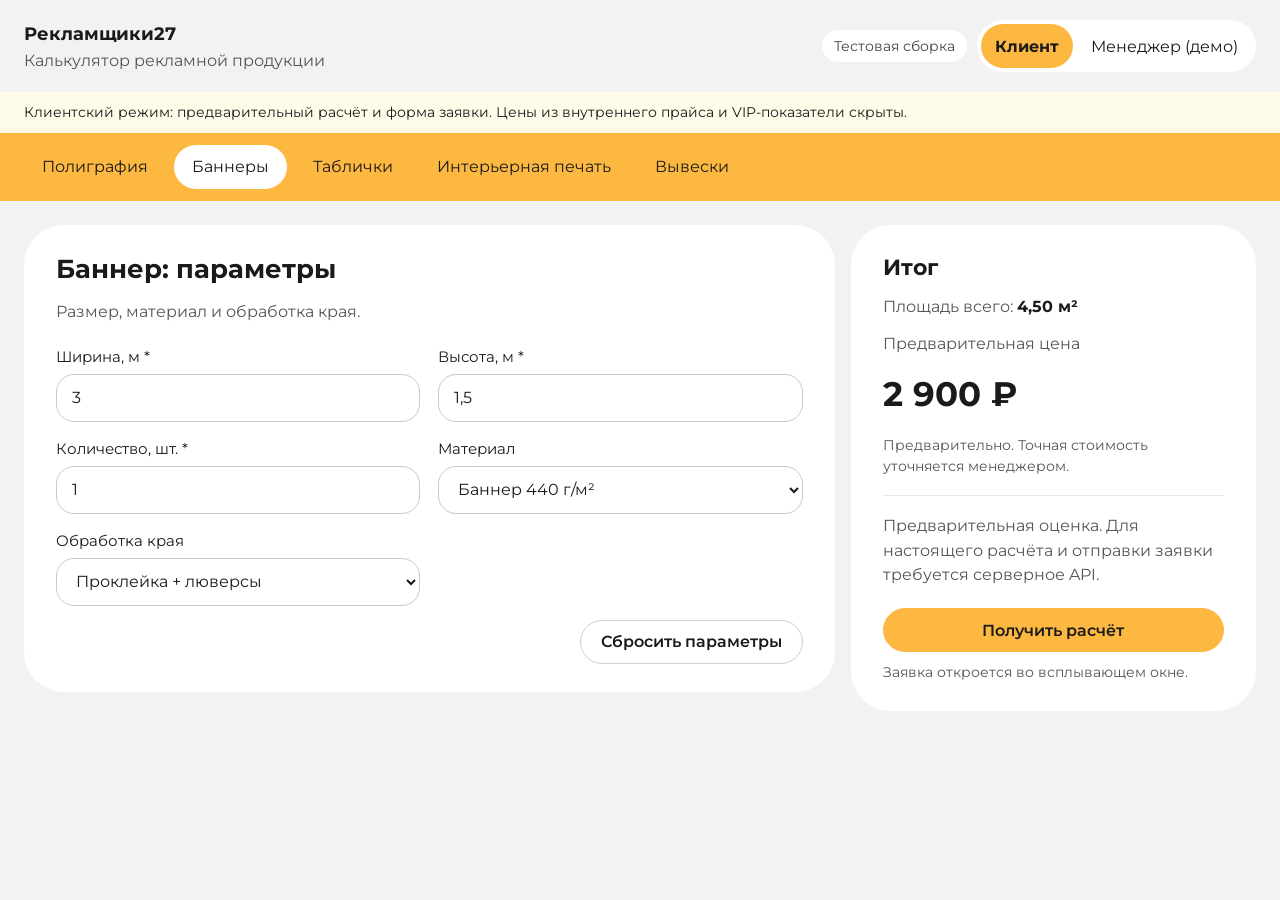
==== index.html @ 27f1c439 "Мобильный фронт Антона + исправления (rek27-calculator 09dc5e7) Co-Authored-By: Claude Opus 5.5 <nor" ====
<!doctype html>
<html lang="ru">
  <head>
    <meta charset="UTF-8" />
    <meta name="viewport" content="width=device-width, initial-scale=1.0" />
    <title>Рекламщики27 · Калькулятор</title>
    <link rel="preconnect" href="https://fonts.googleapis.com" />
    <link
      href="https://fonts.googleapis.com/css2?family=Montserrat:wght@400;500;700&display=swap"
      rel="stylesheet"
    />
    <script type="module" crossorigin src="/assets/index-Cp_tfbgb.js"></script>
    <link rel="stylesheet" crossorigin href="/assets/index-DTsVpnlQ.css">
  </head>
  <body>
    <div id="root"></div>
  </body>
</html>
---- assets/index-DTsVpnlQ.css ----
.workspace-sidebar{min-width:0;display:flex;flex-direction:column;gap:16px;align-self:start}.sheet-layout-preview{min-width:0;background:#fff;color:#1a1a1a;border-radius:40px;padding:26px 28px 22px;font-family:inherit}.sheet-layout-preview__header{margin-bottom:18px}.sheet-layout-preview__header h3{margin:0 0 6px;font-size:1.25rem;font-weight:700;letter-spacing:-.02em;line-height:1.3}.sheet-layout-preview__header p{margin:0;color:#777;font-size:.83rem;line-height:1.4}.sheet-layout-preview__label{display:block;font-size:.82rem;font-weight:600;margin-bottom:8px}.sheet-layout-preview__select{display:block;width:100%;min-width:0;min-height:46px;padding:10px 14px;background:#fff;color:#262626;border:1px solid #dedede;border-radius:14px;font-size:.82rem;line-height:1.3;text-overflow:ellipsis}.sheet-layout-preview__select:focus-visible,.sheet-layout-preview__details summary:focus-visible{outline:2px solid #b97600;outline-offset:3px}.sheet-layout-preview__canvas{margin-top:16px;border-radius:18px;background:#f8f8f6;padding:13px 14px 11px}.sheet-layout-preview__canvas-caption{display:flex;align-items:baseline;justify-content:space-between;flex-wrap:wrap;gap:5px 12px;color:#737373;font-size:.75rem;line-height:1.4;margin-bottom:4px}.sheet-layout-preview__canvas-caption span:first-child{font-weight:650;color:#333}.sheet-layout-preview__svg{display:block;width:100%;height:216px;max-width:100%;margin:auto}.sheet-layout-preview__numbers{margin-top:16px;display:grid;grid-template-columns:minmax(0,1fr) 1px minmax(0,1fr);align-items:center;gap:16px}.sheet-layout-preview__stat{min-width:0;display:flex;flex-direction:column;gap:4px}.sheet-layout-preview__stat strong{font-size:1.65rem;font-weight:750;line-height:1.15;letter-spacing:-.02em;font-variant-numeric:tabular-nums}.sheet-layout-preview__stat strong small{font-size:.82rem;font-weight:500;letter-spacing:0}.sheet-layout-preview__stat span{font-size:.74rem;line-height:1.4;color:#767676}.sheet-layout-preview__separator{width:1px;height:42px;background:#ececec}.sheet-layout-preview__info{margin:14px 0 0;font-size:.77rem;color:#686868;line-height:1.4}.sheet-layout-preview__warning,.sheet-layout-preview__empty{background:#fff7e8;color:#704919;border-radius:14px;padding:14px;margin:14px 0 0;line-height:1.5;font-size:.83rem}.sheet-layout-preview__hint{margin:12px 0 0;padding:12px 14px;border-radius:14px;background:#f4f4f1;color:#4d4d4d;font-size:.78rem;line-height:1.5}.sheet-layout-preview__details{margin-top:14px;color:#7a7a7a;font-size:.74rem;line-height:1.5}.sheet-layout-preview__details summary{cursor:pointer;width:fit-content}.sheet-layout-preview__details p{margin:8px 0 0}@media (max-width: 768px){.workspace-sidebar .summary-card{order:-1}}@media (max-width: 480px){.sheet-layout-preview{padding:24px 20px 20px;border-radius:32px}.sheet-layout-preview__svg{height:205px}.sheet-layout-preview__numbers{gap:12px}.sheet-layout-preview__stat strong{font-size:1.45rem}}.sheet-layout-preview__reference{margin-top:16px;padding:14px 16px;display:flex;align-items:baseline;flex-wrap:wrap;gap:4px 10px;border-radius:16px;background:#faf7f0;color:#34312a}.sheet-layout-preview__reference strong{font-size:1.2rem;white-space:nowrap}.sheet-layout-preview__reference span{font-size:.78rem}.sheet-layout-preview__reference p{flex:1 0 100%;margin:4px 0 0;color:#716a5e;line-height:1.5;font-size:.75rem}.sheet-layout-preview__reference-alert{margin:14px 0 4px;padding:13px 15px;border-radius:14px;background:#fff6e5;border:1px solid #efc96d;color:#4c3716;display:flex;flex-direction:column;gap:5px;font-size:.82rem;line-height:1.5}.sheet-layout-preview__reference-alert strong{font-size:.9rem}.sheet-layout-preview__reference-alert span{color:#665132}:root{--color-bg: #f2f2f2;--color-accent: #fdb841;--color-card: #fff;--color-text: #1a1a1a;--radius-card: 40px;--radius-pill: 999px;color:var(--color-text);background:var(--color-bg);font-family:Montserrat,system-ui,sans-serif}*{box-sizing:border-box}body{margin:0}button,input,select{font:inherit}button{cursor:pointer}.app{min-width:0}.header{display:flex;justify-content:space-between;align-items:center;flex-wrap:wrap;gap:12px;padding:20px 24px}.header strong{font-size:1.15rem}.header p{margin:6px 0 0;color:#555}.demo-label{font-size:.85rem;padding:8px 12px;border-radius:var(--radius-pill);background:#fff;color:#444}.tabs{display:flex;gap:8px;padding:12px 24px;overflow-x:auto;background:var(--color-accent);scrollbar-width:thin}.tab{flex:0 0 auto;min-height:44px;padding:10px 18px;border:0;border-radius:var(--radius-pill);background:transparent;color:#1a1a1a;white-space:nowrap}.tab--active{background:#fff}button:focus-visible,input:focus-visible,select:focus-visible{outline:2px solid #bd7100;outline-offset:2px}.workspace{display:grid;grid-template-columns:minmax(0,2fr) minmax(0,1fr);align-items:start;gap:16px;padding:24px}.card{min-width:0;padding:28px 32px;border-radius:var(--radius-card);background:var(--color-card)}.card h1,.card h2{margin:0 0 16px}.card h1{font-size:1.6rem}.card h2{font-size:1.4rem}.description{margin:0 0 24px;color:#555;line-height:1.5}.poly-picker{position:relative;margin:-4px 0 23px;z-index:10}.poly-picker__bar{display:flex;align-items:center;justify-content:space-between;gap:12px;padding:0 0 16px;border-bottom:1px solid #ededed}.poly-picker__breadcrumb{display:flex;align-items:center;gap:9px;min-width:0;color:#6c6c6c;font-size:.79rem}.poly-picker__breadcrumb strong{color:#353535;font-weight:600;white-space:nowrap;overflow:hidden;text-overflow:ellipsis}.poly-picker__separator{color:#aaa}.poly-picker__mark{flex:0 0 auto;display:grid;place-items:center;width:32px;height:32px;border-radius:11px;background:#fff1d4;color:#9c6500}.poly-picker__toggle{display:inline-flex;justify-content:center;align-items:center;gap:8px;flex:0 0 auto;min-height:40px;padding:8px 13px 8px 16px;border:1px solid #dedede;border-radius:999px;background:#fff;color:#252525;font-size:.79rem;font-weight:600;transition:background-color .15s ease,border-color .15s ease}.poly-picker__toggle:hover{background:#fff8e9;border-color:#e0b05e}.poly-picker__chevron{transition:transform .16s ease}.poly-picker__chevron--open{transform:rotate(180deg)}.poly-picker__panel{position:absolute;top:calc(100% + 8px);left:0;right:0;width:100%;max-height:min(70vh,530px);overflow-y:auto;overscroll-behavior:contain;padding:20px;border:1px solid #e5e5e5;border-radius:23px;background:#fff;box-shadow:0 18px 42px #0000001f}.poly-picker__panel-top{display:flex;align-items:start;justify-content:space-between;gap:12px;margin-bottom:15px}.poly-picker__panel-top strong{font-size:1.04rem}.poly-picker__panel-top p{margin:4px 0 0;color:#727272;font-size:.82rem}.poly-picker__close{flex-shrink:0;display:grid;place-items:center;border:0;border-radius:50%;background:#f5f5f5;color:#444;width:34px;height:34px;padding:0;font-size:1.5rem;line-height:1}.poly-picker__close:hover{background:#ededed}.poly-picker__search{display:flex;align-items:center;gap:10px;padding:0 12px;height:45px;border:1px solid #e5e5e5;border-radius:13px;background:#fafafa;color:#666}.poly-picker__search:focus-within{outline:2px solid #bd7100;outline-offset:1px}.poly-picker__search input{flex:1;min-width:0;width:100%;height:100%;border:none;background:transparent;outline:none;font-size:.88rem}.poly-picker__groups{display:grid;grid-template-columns:repeat(2,minmax(0,1fr));gap:22px 16px;margin-top:19px}.poly-picker__group{min-width:0}.poly-picker__group h2{margin:0 0 9px;color:#858585;font-weight:600;font-size:.73rem;letter-spacing:.025em;text-transform:uppercase}.poly-picker__options{display:grid;gap:3px}.poly-picker__option{display:flex;align-items:center;justify-content:space-between;gap:10px;min-height:42px;width:100%;padding:9px 12px;border:1px solid transparent;border-radius:11px;background:transparent;color:#252525;text-align:left;font-size:.85rem}.poly-picker__option:hover{background:#f6f6f6}.poly-picker__option--active{background:#fff4da;border-color:#f8dca5;font-weight:600}.poly-picker__option--active:hover{background:#ffedc0}.poly-picker__option--active svg{flex-shrink:0;color:#996100}.poly-picker__empty{margin:16px 0 0;color:#555;font-size:.88rem}.poly-picker__sr-only{position:absolute;width:1px;height:1px;padding:0;margin:-1px;overflow:hidden;clip:rect(0,0,0,0);white-space:nowrap;border:0}@media (max-width: 620px){.poly-picker{margin-bottom:20px}.poly-picker__bar{flex-wrap:wrap}.poly-picker__breadcrumb{flex:1 1 175px}.poly-picker__toggle{min-height:44px}.poly-picker__groups{grid-template-columns:minmax(0,1fr);gap:18px}.poly-picker__panel{padding:16px;max-height:64vh}}@media (max-width: 390px){.poly-picker__breadcrumb{font-size:.75rem}.poly-picker__toggle{width:100%}}.form-fields{display:grid;grid-template-columns:repeat(2,minmax(0,1fr));gap:18px}.field{display:flex;flex-direction:column;min-width:0}.field label{margin-bottom:8px;font-size:.93rem}.field input,.field select{width:100%;min-width:0;min-height:48px;padding:10px 15px;border:1px solid #c9c9c9;border-radius:18px;background:#fff;color:#1a1a1a}.field input[aria-invalid=true]{border-color:#a31919}.field select{max-width:100%}.check-field{display:flex;align-items:center;gap:12px;min-height:48px}.check-field input{width:22px;height:22px;flex-shrink:0;accent-color:#b87400}.input-error{margin:6px 0 0;font-size:.82rem;color:#a31919;line-height:1.4}.summary-card{position:static;align-self:start}.metric{margin-top:0;color:#555}.metric strong{color:#1a1a1a}.muted{color:#555;line-height:1.55}.price{font-size:2.1rem;font-weight:700;margin:14px 0 20px;overflow-wrap:anywhere}.hint{color:#555;font-size:.88rem;line-height:1.5}.summary-divider{border-top:1px solid #e8e8e8;margin:18px 0}.notice{color:#555;line-height:1.5}@media (max-width: 768px){.header{padding:16px}.tabs{padding:10px 16px}.workspace{grid-template-columns:1fr;padding:16px}.summary-card{position:static}}@media (max-width: 480px){.card{padding:24px 20px}.form-fields{grid-template-columns:1fr;gap:14px}.price{font-size:1.85rem}}.summary-card .price{line-height:1.25}.form-action-bar{display:flex;flex-wrap:wrap;gap:12px;margin-top:26px;align-items:center}.form-action-bar .hint{width:100%;margin:0}.primary-button,.outline-button{min-height:44px;padding:10px 20px;border-radius:var(--radius-pill);font-weight:600}.primary-button{background:var(--color-accent);color:var(--color-text);border:1px solid var(--color-accent)}.primary-button:disabled{cursor:not-allowed;opacity:.5}.outline-button{border:1px solid #d0d0d0;background:#fff;color:var(--color-text)}.outline-button--danger{color:#9c1c1c;border-color:#ddb6b6}.order-card{grid-column:1 / -1}.order-heading{display:flex;justify-content:space-between;align-items:center;flex-wrap:wrap;gap:8px}.order-heading h2{margin-bottom:8px}.order-caption{color:#555;font-size:.88rem}.order-items{list-style:none;padding:0;margin:10px 0 0}.order-item{padding:20px 0;border-bottom:1px solid #e8e8e8}.order-item-heading{display:flex;justify-content:space-between;align-items:start;gap:18px}.order-item h3{margin:0 0 8px;font-size:1.08rem}.order-parameters{margin:0;font-size:.9rem;line-height:1.6;color:#555;overflow-wrap:anywhere}.order-item-price{flex:0 0 auto;font-size:1rem;text-align:right}.order-actions{margin-top:16px;display:flex;flex-wrap:wrap;gap:8px}.order-total{margin-top:24px}.order-total-price{font-size:1.65rem;font-weight:700;margin:8px 0;overflow-wrap:anywhere}.order-warning{margin-top:16px;padding:12px 16px;background:#fff7e9;border-radius:14px;font-size:.85rem;line-height:1.5}@media (max-width: 480px){.order-item-heading{flex-direction:column;gap:8px}.order-item-price{text-align:left}.order-actions .outline-button{flex:1 1 auto}.form-action-bar .primary-button{width:100%}}.header-right{display:flex;align-items:center;flex-wrap:wrap;justify-content:flex-end;gap:10px}.mode-switch{display:flex;flex-wrap:wrap;gap:4px;border-radius:999px;background:#fff;padding:4px}.mode-button{min-height:44px;padding:8px 14px;border:0;border-radius:999px;background:transparent;color:var(--color-text)}.mode-button--active{background:var(--color-accent);font-weight:700}.mode-notice{margin:0;padding:10px 24px;background:#fffbe9;font-size:.87rem;line-height:1.5}.mode-notice--manager{background:#e9f0ff}.request-card,.manager-options{grid-column:1 / -1}.request-grid{display:grid;grid-template-columns:repeat(2,minmax(0,1fr));gap:18px}.request-wide{grid-column:1 / -1}.field textarea{width:100%;min-width:0;padding:13px 15px;border:1px solid #c9c9c9;border-radius:18px;color:var(--color-text);background:#fff;resize:vertical;font:inherit}.request-file{width:100%;font-size:.9rem;padding:10px 0}.request-consent{margin:20px 0;align-items:flex-start;line-height:1.5}.request-consent input{margin-top:4px}.request-card .primary-button:disabled{opacity:.65}@media (max-width: 768px){.header-right{width:100%;justify-content:flex-start}.mode-notice{padding:10px 16px}}@media (max-width: 480px){.request-grid{grid-template-columns:1fr;gap:14px}.request-wide{grid-column:auto}.mode-switch{width:100%}.mode-button{flex:1}}.summary-request-action{margin-top:20px}.summary-request-button{width:100%}.summary-request-action .hint{margin:10px 0 0}.request-modal-backdrop{position:fixed;top:0;right:0;bottom:0;left:0;z-index:1000;display:flex;justify-content:center;align-items:center;padding:16px;background:#141414a6}.request-modal{width:min(640px,100%);max-height:calc(100vh - 32px);max-height:calc(100dvh - 32px);overflow-y:auto;overscroll-behavior:contain;padding:26px 30px;border-radius:28px;background:#fff;box-shadow:0 18px 60px #00000042}.request-modal-header{display:flex;justify-content:space-between;align-items:start;gap:12px}.request-modal-header h2{margin:0 0 8px;font-size:1.5rem}.request-modal-header .description{margin:0 0 14px}.request-modal-close{flex:0 0 44px;width:44px;height:44px;border:1px solid #ddd;border-radius:50%;background:#fff;font-size:30px;line-height:1}.request-modal-summary{padding:14px 18px;margin:6px 0 20px;background:#fff8e6;border-radius:16px;overflow-wrap:anywhere}.request-modal-summary p{margin:7px 0;line-height:1.5}.request-modal-summary .hint{margin-bottom:0}.request-modal-actions{display:flex;flex-wrap:wrap;gap:10px}.request-modal-draft-ready{padding:12px 16px;margin:14px 0;border-radius:14px;background:#e6f6ea;color:#14572a;line-height:1.5}@media (max-width: 480px){.request-modal-backdrop{padding:8px}.request-modal{max-height:calc(100vh - 16px);max-height:calc(100dvh - 16px);padding:18px 16px;border-radius:22px}.request-modal-header h2{font-size:1.25rem}.request-modal-actions>button{flex:1 1 auto}}.manager-navigation{display:flex;flex-wrap:wrap;gap:10px;padding:12px 24px;border-bottom:1px solid #dedede}.manager-nav-button{min-height:44px;border:1px solid #ccc;background:#fff;border-radius:var(--radius-pill);padding:10px 18px}.manager-nav-button--active{background:var(--color-accent);border-color:var(--color-accent);font-weight:700}.manager-requests-workspace{padding:24px}.incoming-card{max-width:1250px;margin:0 auto}.incoming-heading{display:flex;align-items:start;justify-content:space-between;flex-wrap:wrap;gap:14px}.incoming-heading h1{margin-bottom:8px}.incoming-heading .description{margin-bottom:14px}.incoming-demo-notice{padding:14px 18px;margin:8px 0 20px;background:#fff8e6;border-radius:16px;line-height:1.5}.incoming-stats{display:grid;grid-template-columns:repeat(3,minmax(0,1fr));gap:12px;margin-bottom:20px}.incoming-stats div{border:1px solid #e5e5e5;border-radius:18px;padding:16px;display:grid;gap:5px}.incoming-stats strong{font-size:1.8rem}.incoming-stats span{font-size:.87rem;color:#555}.incoming-filters{display:grid;grid-template-columns:minmax(0,2fr) minmax(0,1fr);gap:16px;margin:20px 0}.incoming-layout{display:grid;grid-template-columns:minmax(260px,1fr) minmax(0,1.25fr);gap:18px;align-items:start}.incoming-list{border:1px solid #e1e1e1;border-radius:20px;padding:12px;min-width:0}.incoming-count{margin:4px 8px 14px;color:#555;font-size:.88rem}.incoming-entry{display:flex;flex-direction:column;gap:8px;width:100%;text-align:left;padding:14px;margin-bottom:8px;border:1px solid #e4e4e4;border-radius:16px;background:#fff;color:var(--color-text)}.incoming-entry--selected{border-color:#b87500;background:#fff9e9}.incoming-entry--overdue{border-color:#e0a3a3;border-left:6px solid #c0392b;background:#fff4f2}.incoming-entry--overdue.incoming-entry--selected{background:#ffece6}.incoming-entry--overdue .incoming-warning{color:#a3261b}.incoming-entry-top{display:flex;justify-content:space-between;flex-wrap:wrap;align-items:center;gap:8px}.incoming-entry-product{font-weight:500;overflow-wrap:anywhere}.incoming-entry-time{font-size:.83rem;color:#555}.incoming-status{display:inline-block;padding:5px 9px;border-radius:999px;font-size:.75rem;font-weight:600}.incoming-status--new{background:#fff0ba;color:#573d00}.incoming-status--clarifying{background:#e3efff;color:#194b80}.incoming-status--sent{background:#dff4e8;color:#165432}.incoming-status--rejected{background:#f8e5e5;color:#8b2121}.incoming-warning{color:#a24600;font-size:.8rem;font-weight:600}.incoming-detail{min-width:0;border:1px solid #e1e1e1;border-radius:20px;padding:22px}.incoming-detail h2{margin:0 0 8px;font-size:1.25rem;overflow-wrap:anywhere}.incoming-detail h3{margin:20px 0 10px;font-size:1.08rem}.incoming-definition-list{margin:20px 0}.incoming-definition-list div{display:grid;grid-template-columns:minmax(90px,130px) minmax(0,1fr);gap:12px;padding:10px 0;border-bottom:1px solid #ededed}.incoming-definition-list dt{color:#555}.incoming-definition-list dd{margin:0;overflow-wrap:anywhere}.incoming-warning-block{padding:12px;border-radius:14px;background:#fff5e4;color:#863a00}.incoming-actions{display:flex;flex-wrap:wrap;gap:10px}@media (max-width: 900px){.incoming-layout{grid-template-columns:1fr}}@media (max-width: 600px){.manager-navigation{padding:12px 16px}.manager-requests-workspace{padding:16px}.incoming-stats{grid-template-columns:1fr}.incoming-stats div{display:flex;align-items:center;gap:12px}.incoming-filters{grid-template-columns:1fr}.incoming-heading>button{width:100%}.incoming-detail{padding:16px}.incoming-definition-list div{grid-template-columns:1fr;gap:3px}.incoming-actions button{width:100%}}.request-confirmation{padding:18px 0;line-height:1.5}.request-confirmation .primary-button{margin-top:12px}.request-consent a{color:#704400;text-underline-offset:3px}.request-modal button:disabled{cursor:wait}.manager-draft-actions{grid-column:1 / -1;background:var(--color-card);border-radius:24px;padding:20px 24px}.manager-draft-actions .hint{margin-bottom:0}.manager-draft-actions button:disabled{opacity:.5;cursor:not-allowed}.history-card{max-width:1250px;margin:0 auto}.history-heading{display:flex;flex-wrap:wrap;justify-content:space-between;align-items:start;gap:14px}.history-heading h1{margin:0 0 8px}.history-count,.history-state{background:#fff0c9;padding:7px 11px;border-radius:999px;font-size:.8rem;font-weight:650}.history-warning{padding:14px 18px;margin:14px 0 22px;border-radius:16px;background:#fff8e6;line-height:1.5}.history-filters{display:grid;grid-template-columns:minmax(0,2fr) minmax(0,1fr) auto;align-items:end;gap:14px;margin-bottom:18px}.history-clear{margin-bottom:12px}.history-layout{display:grid;grid-template-columns:minmax(250px,1fr) minmax(0,1.3fr);align-items:start;gap:16px}.history-list,.history-detail{border:1px solid #e2e2e2;border-radius:20px;padding:16px;min-width:0}.history-entry{width:100%;text-align:left;display:grid;gap:9px;border-radius:14px;border:1px solid #e0e0e0;background:#fff;color:inherit;padding:14px;margin-bottom:10px;font:inherit;overflow-wrap:anywhere}.history-entry--active{border-color:#ba7d00;background:#fff8e9}.history-entry-top{display:flex;flex-wrap:wrap;justify-content:space-between;gap:8px;align-items:center}.history-entry .muted{font-size:.85rem}.history-detail h2{margin:0 0 6px;font-size:1.25rem;overflow-wrap:anywhere}.history-detail .hint{margin:12px 0}.history-total{font-size:1.25rem;font-weight:700;margin:18px 0 8px}.history-items{padding-left:20px;margin:22px 0}.history-items li{padding:12px 0;border-bottom:1px solid #ededed}.history-description{font-size:.9rem;color:#555;overflow-wrap:anywhere}@media (max-width: 850px){.history-layout{grid-template-columns:1fr}.history-filters{grid-template-columns:1fr 1fr}.history-clear{grid-column:1 / -1;margin-bottom:0}}@media (max-width: 600px){.history-filters{grid-template-columns:1fr}.history-clear{grid-column:auto}.history-list,.history-detail{padding:12px}.manager-draft-actions{padding:16px}.manager-draft-actions button{width:100%}}.history-wrapper{min-width:0}.history-connection{display:flex;flex-wrap:wrap;align-items:center;gap:12px;margin:0 0 16px}.history-connection p{margin:0}.history-connection .input-error{flex-basis:100%}.history-feedback{margin:0 0 12px;padding:12px 16px;border-radius:16px;background:#edf6ed;line-height:1.5}.manager-draft-actions .hint[role=status]{font-weight:600}.admin-panel{max-width:1320px;margin:0 auto}.admin-heading{display:flex;justify-content:space-between;align-items:start;gap:12px;flex-wrap:wrap}.admin-heading h1{margin:0 0 8px;font-size:1.65rem}.admin-demo-pill{background:#f9e3a1;padding:8px 12px;border-radius:999px;font-size:.8rem;font-weight:700}.admin-alert{padding:14px 18px;border-radius:15px;background:#fff6da;line-height:1.55;margin:6px 0 20px}.admin-tabs{display:flex;gap:8px;flex-wrap:wrap;margin:0 0 24px}.admin-tab{min-height:44px;padding:9px 16px;background:#fff;border:1px solid #cecece;border-radius:999px}.admin-tab--active{background:var(--color-accent);border-color:var(--color-accent);font-weight:700}.admin-toolbar{display:flex;flex-wrap:wrap;align-items:end;gap:12px;margin-bottom:16px}.admin-toolbar>.field{flex:1 1 250px}.admin-inline-checkbox{display:inline-flex;align-items:center;gap:10px;min-height:44px}.admin-inline-checkbox input{width:20px;height:20px;accent-color:#a66b00}.admin-feedback{background:#eaf5ec;padding:12px 15px;border-radius:14px;color:#205331}.admin-entry-list{display:grid;gap:12px}.admin-entry{display:grid;grid-template-columns:minmax(0,1.5fr) minmax(0,1fr) auto;gap:18px;align-items:center;padding:18px;border:1px solid #e1e1e1;border-radius:18px}.admin-entry h3,.admin-product h3{margin:0 0 7px;font-size:1.05rem}.admin-entry p,.admin-product p{margin:0 0 8px;color:#555;font-size:.9rem;overflow-wrap:anywhere}.admin-state{display:inline-block;color:#6c3f00;background:#f3eddf;padding:5px 10px;border-radius:999px;font-size:.77rem}.admin-state--active{color:#19522f;background:#e1f1e7}.admin-entry-prices{display:grid;gap:10px}.admin-entry-prices div{display:flex;justify-content:space-between;gap:12px}.admin-entry-prices span{font-size:.85rem;color:#555}.admin-entry-prices strong{white-space:nowrap}.admin-entry-actions{display:flex;flex-wrap:wrap;gap:8px}.admin-edit-overlay{position:fixed;top:0;right:0;bottom:0;left:0;z-index:1100;background:#0009;display:grid;place-items:center;padding:16px}.admin-edit-card{background:#fff;width:min(720px,100%);max-height:calc(100dvh - 32px);overflow:auto;padding:28px;border-radius:28px;box-shadow:0 18px 60px #0000003b}.admin-edit-head{display:flex;justify-content:space-between;align-items:start;gap:12px;margin-bottom:20px}.admin-edit-head h2{margin:0}.admin-close{border:1px solid #ddd;border-radius:50%;background:#fff;width:44px;height:44px;flex:0 0 44px;font-size:30px}.admin-edit-grid{display:grid;grid-template-columns:repeat(2,minmax(0,1fr));gap:16px}.admin-edit-grid .field{min-width:0}.admin-edit-grid .hint{margin:6px 0 0}.admin-edit-actions{display:flex;flex-wrap:wrap;gap:10px;margin-top:22px}.admin-settings .admin-edit-grid{margin:20px 0}.admin-products{display:grid;gap:10px}.admin-product{display:flex;justify-content:space-between;gap:14px;align-items:start;padding:16px 18px;border:1px solid #e4e4e4;border-radius:18px}.admin-product .admin-state{white-space:nowrap}.admin-import-placeholder{background:#f5f5f5;padding:20px;border-radius:20px;margin-top:12px}.admin-import-placeholder h3{margin:0 0 8px}.admin-import-placeholder p{line-height:1.5}.admin-import-placeholder button:disabled{opacity:.6;cursor:not-allowed}@media (max-width: 900px){.admin-entry{grid-template-columns:minmax(0,1fr)}.admin-entry-prices{max-width:350px}}@media (max-width: 480px){.admin-entry,.admin-product{padding:14px}.admin-entry-actions .outline-button{flex:1 1 auto}.admin-edit-card{padding:20px 16px;border-radius:22px}.admin-edit-grid{grid-template-columns:1fr}.admin-product{flex-direction:column}.admin-toolbar .primary-button{width:100%}}.admin-builder,.admin-csv-import{margin-top:24px;padding:22px;border:1px solid #dedede;border-radius:24px;background:#fff}.admin-builder h3,.admin-csv-import h3{margin:0 0 10px}.admin-builder h4,.admin-csv-import h4{margin:16px 0 10px}.admin-builder-presets,.admin-builder-actions{display:flex;flex-wrap:wrap;gap:10px;margin:14px 0}.admin-builder-layout{display:grid;grid-template-columns:minmax(0,1.3fr) minmax(0,1fr);gap:20px;margin-top:18px}.admin-builder-preview{padding:18px;background:#f6f6f6;border-radius:18px;min-width:0}.admin-builder-preview .field{margin-bottom:16px}.admin-builder-fields{display:grid;gap:8px}.admin-builder-field-item,.admin-builder-saved-item{display:flex;flex-wrap:wrap;align-items:center;gap:8px;padding:10px 12px;border:1px solid #dfdfdf;border-radius:12px}.admin-builder-field-item span,.admin-builder-saved-item span{flex:1 1 180px;overflow-wrap:anywhere}.admin-builder-field-item small{display:block;color:#555;margin-top:4px}.admin-builder-field-editor{margin:18px 0;padding:16px;border-radius:18px;background:#f8f8f8}.admin-builder-field-editor textarea{width:100%;padding:12px;border:1px solid #ccc;border-radius:12px;font:inherit;resize:vertical;box-sizing:border-box}.admin-builder-saved{margin-top:16px;display:grid;gap:8px}.admin-builder-saved h4{margin:0 0 6px}.admin-csv-import input[type=file]{max-width:100%;height:auto;padding:12px;border-radius:14px}.admin-import-table-wrap{overflow-x:auto;margin:12px 0;border:1px solid #e2e2e2;border-radius:14px}.admin-import-table{width:100%;border-collapse:collapse;min-width:620px;font-size:.9rem}.admin-import-table th,.admin-import-table td{padding:12px;text-align:left;border-bottom:1px solid #e6e6e6;overflow-wrap:anywhere}.admin-import-table th{background:#f2f2f2}.admin-import-row-warning{background:#fff2cb}.admin-import-row-error{background:#ffe6e6}.admin-builder button,.admin-csv-import button{min-height:44px}@media (max-width: 800px){.admin-builder-layout{grid-template-columns:minmax(0,1fr)}.admin-builder,.admin-csv-import{padding:16px;border-radius:18px}}.proposal-screen{max-width:1140px;margin:0 auto}.proposal-toolbar{display:flex;align-items:start;justify-content:space-between;flex-wrap:wrap;gap:16px;margin-bottom:20px}.proposal-toolbar h1{margin:0 0 6px;font-size:clamp(1.3rem,2.5vw,1.9rem)}.proposal-toolbar p{margin:0}.proposal-editor{background:#fff;border-radius:24px;padding:22px;margin-bottom:20px;display:grid;grid-template-columns:repeat(2,minmax(0,1fr));gap:18px}.proposal-editor .hint{grid-column:1 / -1;margin:0}.proposal-sheet{position:relative;overflow:hidden;padding:clamp(20px,4vw,48px);background:#fff;border-radius:20px;border:1px solid #dedede;color:#1a1a1a;min-width:0}.proposal-draft-stamp{display:inline-block;padding:9px 15px;margin-bottom:22px;background:#fff3d7;border:1px solid #b57717;border-radius:10px;color:#704700;font-weight:700;font-size:.78rem;letter-spacing:.04em}.proposal-letterhead{display:flex;justify-content:space-between;gap:20px;flex-wrap:wrap;border-bottom:3px solid var(--color-accent);padding-bottom:18px}.proposal-letterhead p{margin:4px 0;font-size:.9rem;overflow-wrap:anywhere}.proposal-brand{font-size:1.5rem}.proposal-contacts{text-align:right}.proposal-document-title{margin:28px 0 22px}.proposal-document-title h2{margin:0 0 12px;font-size:1.65rem}.proposal-document-title p,.proposal-recipient p{margin:6px 0}.proposal-recipient{padding:16px;background:#f8f8f8;border-radius:10px;margin-bottom:24px;overflow-wrap:anywhere}.proposal-table-scroll{width:100%;overflow-x:auto}.proposal-table{width:100%;border-collapse:collapse;font-size:.9rem;min-width:510px}.proposal-table th,.proposal-table td{padding:12px 10px;border:1px solid #dedede;text-align:left;vertical-align:top}.proposal-table th{background:#f5f5f5}.proposal-table td:first-child{width:40px}.proposal-table th:last-child{min-width:150px}.proposal-parameters{display:block;color:#555;margin-top:6px;font-size:.84rem;line-height:1.5;overflow-wrap:anywhere}.proposal-estimate{display:flex;justify-content:space-between;align-items:start;flex-wrap:wrap;gap:12px;margin-top:24px;font-size:1.05rem}.proposal-estimate strong{text-align:right;max-width:100%;overflow-wrap:anywhere}.proposal-disclaimer{font-size:.88rem;color:#66521d;background:#fff8e6;padding:12px 16px;border-radius:10px;line-height:1.5}.proposal-terms{margin-top:28px}.proposal-terms h3{margin-bottom:8px}.proposal-terms ul{padding-left:22px;line-height:1.7}.proposal-footer-note{margin-top:30px;color:#8a3c14;font-size:.78rem;font-weight:700;letter-spacing:.02em}.proposal-actions{display:flex;flex-wrap:wrap;gap:12px;margin-top:20px}.proposal-actions button{flex:1 1 220px}@media (max-width: 650px){.proposal-editor{grid-template-columns:1fr;padding:16px}.proposal-contacts,.proposal-estimate strong{text-align:left}.proposal-sheet{border-radius:16px}}@media print{@page{size:A4;margin:14mm}body,:root{background:#fff!important;color:#1a1a1a!important}.header,.mode-notice,.manager-navigation,.proposal-toolbar,.proposal-editor,.proposal-actions,.proposal-screen>.hint{display:none!important}.manager-requests-workspace{padding:0!important;margin:0!important}.proposal-screen{max-width:none!important;margin:0!important}.proposal-sheet{margin:0!important;border:0!important;border-radius:0!important;padding:0!important;overflow:visible!important}.proposal-table-scroll{overflow:visible!important}.proposal-table{min-width:0!important;font-size:9pt!important}.proposal-table th,.proposal-table td{padding:7px 6px!important}.proposal-draft-stamp,.proposal-footer-note{-webkit-print-color-adjust:exact;print-color-adjust:exact}.proposal-table tr{break-inside:avoid}}.integration-diagnostics{max-width:1200px;width:100%;margin:0 auto}.integration-diagnostics h1{margin-top:0}.integration-diagnostics h2{margin-top:28px;font-size:1.15rem}.integration-header{display:flex;justify-content:space-between;align-items:start;gap:16px;flex-wrap:wrap}.integration-header .outline-button{min-height:44px}.integration-status{display:flex;flex-wrap:wrap;align-items:center;gap:8px 16px;padding:18px;border:1px solid #ddd;border-radius:20px}.integration-status p{flex-basis:100%;margin:0;overflow-wrap:anywhere}.integration-state{padding:5px 12px;border-radius:999px;background:#eee}.integration-state--online{background:#deeee4;color:#155c32}.integration-state--offline{background:#ffebeb;color:#8c2020}.integration-table-wrap{max-width:100%;overflow-x:auto}.integration-table{width:100%;border-collapse:collapse;text-align:left;min-width:580px}.integration-table th,.integration-table td{padding:12px 10px;border-bottom:1px solid #e0e0e0;vertical-align:top}.integration-table th{background:#f7f7f7}.integration-table code{overflow-wrap:anywhere;white-space:normal}.integration-warning{margin-top:22px;padding:16px;border-radius:16px;background:#fff2d5}@media (max-width: 600px){.integration-diagnostics{padding:20px 18px}.integration-header{flex-direction:column}}.form-reset-actions{display:flex;justify-content:flex-end;margin-top:14px}.form-reset-actions .outline-button{min-height:44px}@media (max-width: 480px){.form-reset-actions .outline-button{width:100%}}.incoming-manager-key{margin-bottom:20px}.incoming-key-heading{display:flex;justify-content:space-between;align-items:start;flex-wrap:wrap;gap:12px}.incoming-key-heading h2{margin:0 0 6px;font-size:1.25rem}.incoming-key-heading .hint{margin:0 0 14px}.incoming-key-form{display:flex;align-items:end;flex-wrap:wrap;gap:14px}.incoming-key-form .field{flex:1 1 260px;margin:0;min-width:0}.incoming-key-form button{min-height:44px}.incoming-manager-key>.hint{margin-bottom:0}.incoming-api-error{border-radius:14px;padding:12px 16px;background:#ffecec;color:#8a2020;overflow-wrap:anywhere}.incoming-api-success{border-radius:14px;padding:12px 16px;background:#e8f5e9;color:#17562a;overflow-wrap:anywhere}.incoming-parameters{padding-left:20px;line-height:1.7;overflow-wrap:anywhere}.incoming-detail .incoming-parameters{margin:12px 0 20px}.incoming-detail .primary-button{min-height:44px}@media (max-width: 600px){.incoming-key-form .primary-button{width:100%}.incoming-key-heading>.outline-button{width:100%}}.advanced-field-set{margin-top:20px;min-width:0}.advanced-field-set__toggle{display:none}.advanced-field-set__content{display:grid}.manager-options__toggle{display:none}@media (max-width: 768px){.advanced-field-set{border:1px solid #e5e5e5;border-radius:18px;overflow:hidden}.advanced-field-set__toggle,.manager-options__toggle{display:flex;align-items:center;justify-content:space-between;gap:12px;width:100%;min-height:48px;padding:12px 16px;background:#fafafa;border:0;color:#222;font:inherit;font-weight:650;cursor:pointer;text-align:left}.advanced-field-set__toggle small{font-weight:400;color:#777}.advanced-field-set__toggle:focus-visible,.manager-options__toggle:focus-visible{outline:2px solid #b97600;outline-offset:-3px}.advanced-field-set__content{padding:16px}.advanced-field-set[data-expanded=false] .advanced-field-set__content,.manager-options__extra[data-expanded=false] .manager-options__content{display:none}.manager-options__extra{border:1px solid #e5e5e5;border-radius:18px;overflow:hidden}.manager-options__content{padding:16px}}.incoming-extra-details{margin-top:20px;border:1px solid #e7e7e7;border-radius:16px;overflow:hidden}.incoming-extra-details summary{cursor:pointer;padding:14px 16px;font-weight:600;background:#fafafa}.incoming-extra-details summary:focus-visible{outline:2px solid #b97600;outline-offset:-2px}.incoming-extra-details__content{padding:0 16px 16px}
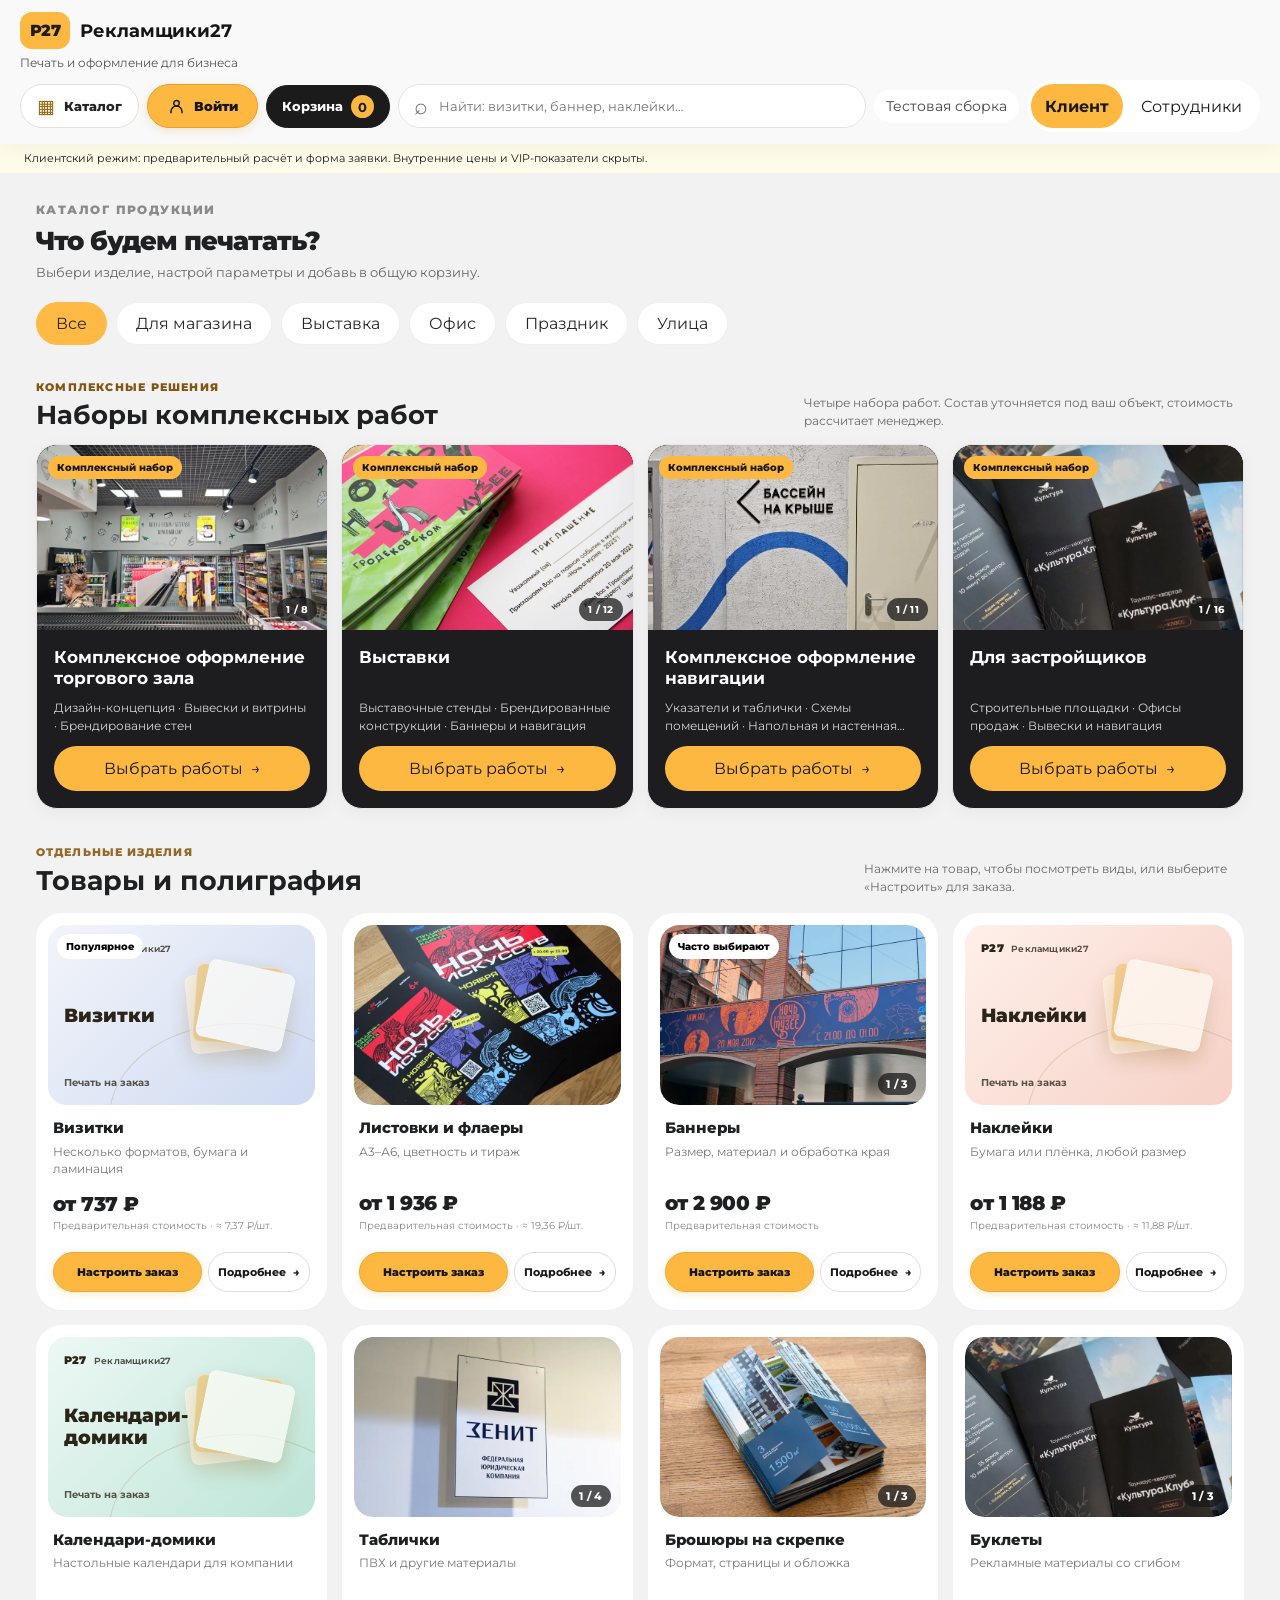
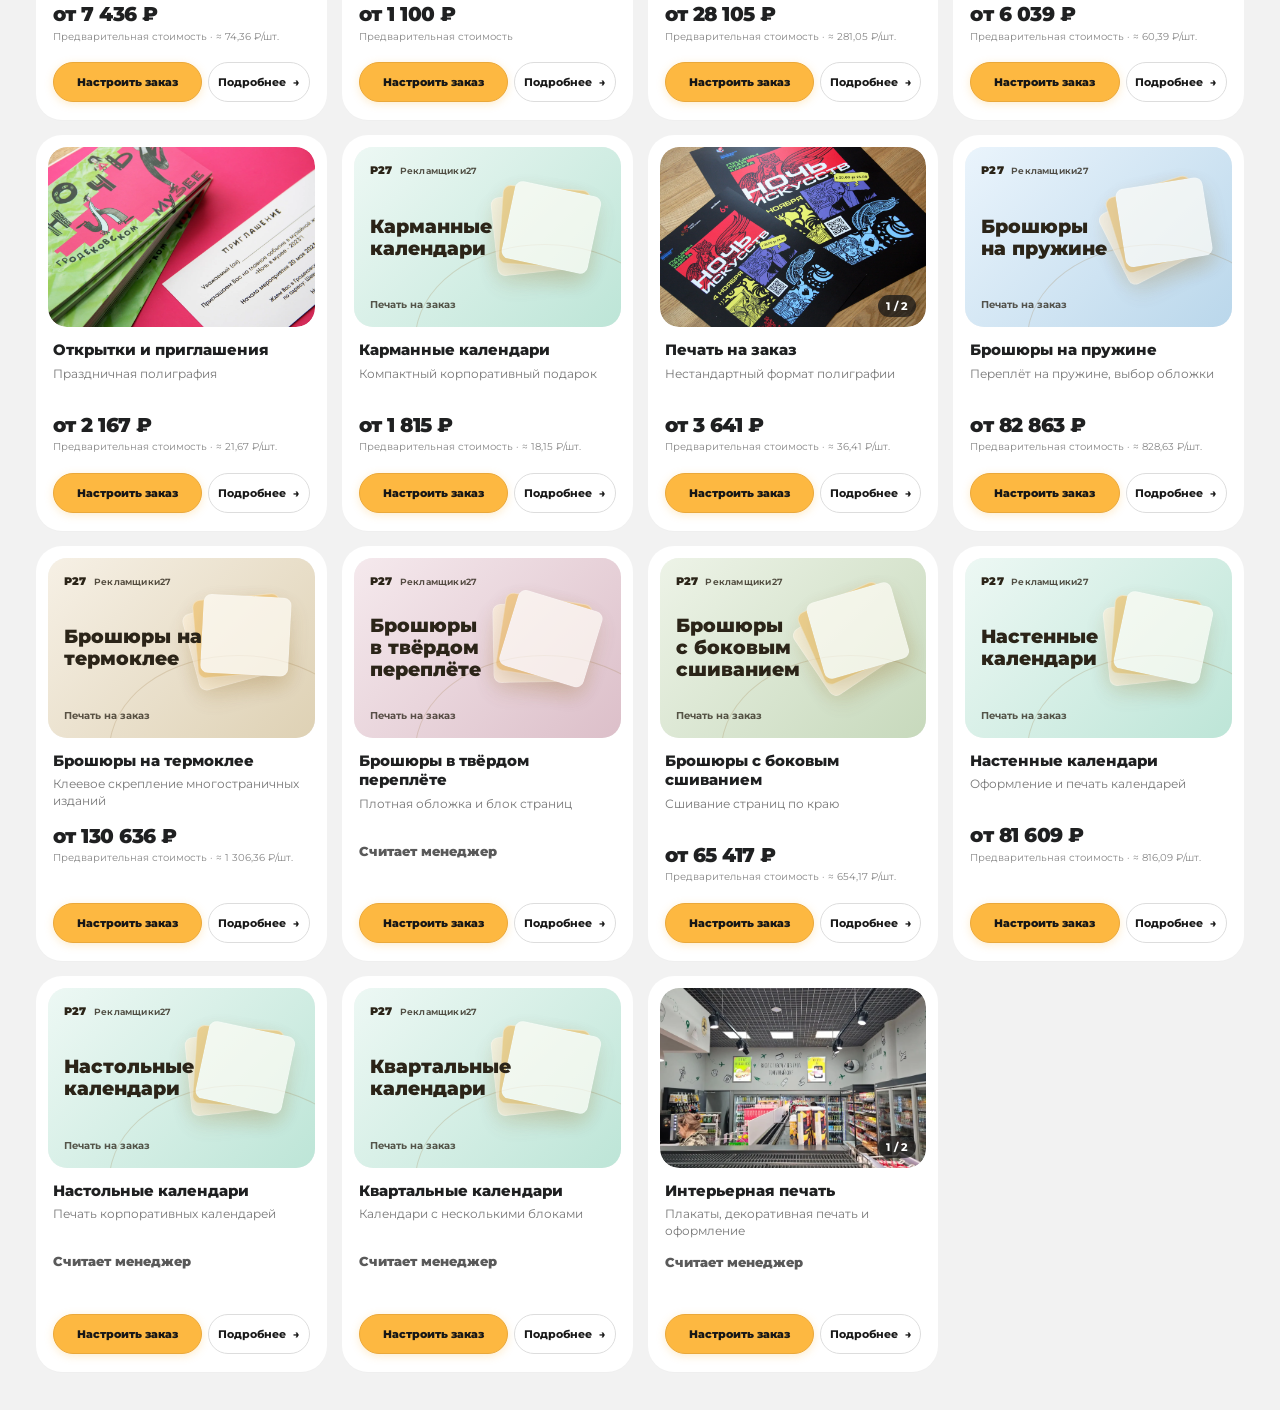
==== commit d442979d: "Deploy site from z69j0z (cb6dbc6): client accounts, cart, staff login Co-Authored-By: Claude Opus 5." ====
--- a/index.html
+++ b/index.html
@@ -3,14 +3,14 @@
   <head>
     <meta charset="UTF-8" />
     <meta name="viewport" content="width=device-width, initial-scale=1.0" />
-    <title>Рекламщики27 · Калькулятор</title>
+    <title>Рекламщики27 · Витрина и калькулятор</title>
     <link rel="preconnect" href="https://fonts.googleapis.com" />
     <link
       href="https://fonts.googleapis.com/css2?family=Montserrat:wght@400;500;700&display=swap"
       rel="stylesheet"
     />
-    <script type="module" crossorigin src="/assets/index-Cp_tfbgb.js"></script>
-    <link rel="stylesheet" crossorigin href="/assets/index-DTsVpnlQ.css">
+    <script type="module" crossorigin src="/assets/index-BR7ghvWp.js"></script>
+    <link rel="stylesheet" crossorigin href="/assets/index-Bv7vqLA_.css">
   </head>
   <body>
     <div id="root"></div>
--- a/assets/index-Bv7vqLA_.css
+++ b/assets/index-Bv7vqLA_.css
@@ -0,0 +1 @@
+.workspace-sidebar{min-width:0;display:flex;flex-direction:column;gap:16px;align-self:start}.sheet-layout-preview{min-width:0;background:#fff;color:#1a1a1a;border-radius:40px;padding:26px 28px 22px;font-family:inherit}.sheet-layout-preview__header{margin-bottom:18px}.sheet-layout-preview__header h3{margin:0 0 6px;font-size:1.25rem;font-weight:700;letter-spacing:-.02em;line-height:1.3}.sheet-layout-preview__header p{margin:0;color:#777;font-size:.83rem;line-height:1.4}.sheet-layout-preview__label{display:block;font-size:.82rem;font-weight:600;margin-bottom:8px}.sheet-layout-preview__select{display:block;width:100%;min-width:0;min-height:46px;padding:10px 14px;background:#fff;color:#262626;border:1px solid #dedede;border-radius:14px;font-size:.82rem;line-height:1.3;text-overflow:ellipsis}.sheet-layout-preview__select:focus-visible,.sheet-layout-preview__details summary:focus-visible{outline:2px solid #b97600;outline-offset:3px}.sheet-layout-preview__canvas{margin-top:16px;border-radius:18px;background:#f8f8f6;padding:13px 14px 11px}.sheet-layout-preview__canvas-caption{display:flex;align-items:baseline;justify-content:space-between;flex-wrap:wrap;gap:5px 12px;color:#737373;font-size:.75rem;line-height:1.4;margin-bottom:4px}.sheet-layout-preview__canvas-caption span:first-child{font-weight:650;color:#333}.sheet-layout-preview__svg{display:block;width:100%;height:216px;max-width:100%;margin:auto}.sheet-layout-preview__numbers{margin-top:16px;display:grid;grid-template-columns:minmax(0,1fr) 1px minmax(0,1fr);align-items:center;gap:16px}.sheet-layout-preview__stat{min-width:0;display:flex;flex-direction:column;gap:4px}.sheet-layout-preview__stat strong{font-size:1.65rem;font-weight:750;line-height:1.15;letter-spacing:-.02em;font-variant-numeric:tabular-nums}.sheet-layout-preview__stat strong small{font-size:.82rem;font-weight:500;letter-spacing:0}.sheet-layout-preview__stat span{font-size:.74rem;line-height:1.4;color:#767676}.sheet-layout-preview__separator{width:1px;height:42px;background:#ececec}.sheet-layout-preview__info{margin:14px 0 0;font-size:.77rem;color:#686868;line-height:1.4}.sheet-layout-preview__warning,.sheet-layout-preview__empty{background:#fff7e8;color:#704919;border-radius:14px;padding:14px;margin:14px 0 0;line-height:1.5;font-size:.83rem}.sheet-layout-preview__hint{margin:12px 0 0;padding:12px 14px;border-radius:14px;background:#f4f4f1;color:#4d4d4d;font-size:.78rem;line-height:1.5}.sheet-layout-preview__details{margin-top:14px;color:#7a7a7a;font-size:.74rem;line-height:1.5}.sheet-layout-preview__details summary{cursor:pointer;width:fit-content}.sheet-layout-preview__details p{margin:8px 0 0}@media (max-width: 768px){.workspace-sidebar .summary-card{order:-1}}@media (max-width: 480px){.sheet-layout-preview{padding:24px 20px 20px;border-radius:32px}.sheet-layout-preview__svg{height:205px}.sheet-layout-preview__numbers{gap:12px}.sheet-layout-preview__stat strong{font-size:1.45rem}}.sheet-layout-preview__reference{margin-top:16px;padding:14px 16px;display:flex;align-items:baseline;flex-wrap:wrap;gap:4px 10px;border-radius:16px;background:#faf7f0;color:#34312a}.sheet-layout-preview__reference strong{font-size:1.2rem;white-space:nowrap}.sheet-layout-preview__reference span{font-size:.78rem}.sheet-layout-preview__reference p{flex:1 0 100%;margin:4px 0 0;color:#716a5e;line-height:1.5;font-size:.75rem}.sheet-layout-preview__reference-alert{margin:14px 0 4px;padding:13px 15px;border-radius:14px;background:#fff6e5;border:1px solid #efc96d;color:#4c3716;display:flex;flex-direction:column;gap:5px;font-size:.82rem;line-height:1.5}.sheet-layout-preview__reference-alert strong{font-size:.9rem}.sheet-layout-preview__reference-alert span{color:#665132}.showcase-quick-backdrop{position:fixed;top:0;right:0;bottom:0;left:0;z-index:2900;background:#101113c2;-webkit-backdrop-filter:blur(8px);backdrop-filter:blur(8px);display:flex;justify-content:center;align-items:center;padding:18px}.showcase-quick-dialog{position:relative;width:min(760px,100%);max-height:min(93dvh,960px);overflow-y:auto;overscroll-behavior:contain;border-radius:28px;background:#fff;color:#202124;box-shadow:0 28px 100px #0005;font-family:Montserrat,system-ui,sans-serif}.showcase-quick-dialog *{box-sizing:border-box}.showcase-quick-hero{position:relative;overflow:hidden;min-height:188px;display:flex;flex-direction:column;justify-content:end;padding:34px 38px;color:#fff;background:#171717}.showcase-quick-hero img,.showcase-quick-hero-shade{position:absolute;top:0;right:0;bottom:0;left:0;width:100%;height:100%;object-fit:cover}.showcase-quick-hero-shade{background:linear-gradient(90deg,#06070ad4,#06070a6b)}.showcase-quick-hero span,.showcase-quick-hero h2{position:relative;z-index:1;max-width:590px}.showcase-quick-hero span{color:#fdb841;font-size:12px;font-weight:800;letter-spacing:.06em;text-transform:uppercase}.showcase-quick-hero h2{margin:9px 0 0;font-size:clamp(24px,3.2vw,34px);line-height:1.18;letter-spacing:-.03em}.showcase-quick-close{position:absolute;z-index:3;top:16px;right:16px;display:grid;place-items:center;border:1px solid #ffffff70;background:#1b1b1bb0;color:#fff;width:39px;height:39px;border-radius:50%;font-size:29px;line-height:1;cursor:pointer}.showcase-quick-form{padding:23px 36px 32px;display:grid;gap:22px}.showcase-quick-intro{color:#5e6063;font-size:14px;margin:0;line-height:1.5}.showcase-quick-services{border:0;padding:0;margin:0;min-width:0}.showcase-quick-services legend,.showcase-quick-field{font-weight:700;font-size:13px;color:#292a2c}.showcase-quick-services legend{padding:0 0 12px}.showcase-quick-chip-grid{display:flex;flex-wrap:wrap;gap:9px}.showcase-quick-chip{display:inline-flex;align-items:center;gap:9px;border:1px solid #e0e1e3;border-radius:22px;padding:10px 13px;font-size:12px;font-weight:650;cursor:pointer;color:#343538;background:#f7f7f7;transition:background .18s ease,border-color .18s ease,transform .18s ease}.showcase-quick-chip.is-selected{background:#fff3d5;border-color:#ffc04e;color:#282219}.showcase-quick-chip:hover{transform:translateY(-1px)}.showcase-quick-chip input{position:absolute;opacity:0;width:1px;height:1px}.showcase-quick-chip:has(input:focus-visible){outline:3px solid #bc7800;outline-offset:3px}.showcase-quick-chip span{font-size:16px;color:#ac710f}.showcase-quick-field-row{display:grid;grid-template-columns:1fr 1fr;gap:14px}.showcase-quick-field{display:grid;gap:8px;min-width:0}.showcase-quick-field input,.showcase-quick-field select,.showcase-quick-field textarea{width:100%;min-width:0;border:1px solid #d9dbdd;border-radius:15px;padding:13px 14px;background:#fff;color:#252525;font:500 13px Montserrat,system-ui,sans-serif}.showcase-quick-field input,.showcase-quick-field select{min-height:46px}.showcase-quick-field textarea{resize:vertical;min-height:80px}.showcase-quick-calculator{border:1px solid #ebebeb;border-radius:20px;background:#f7f7f7;padding:17px;display:grid;grid-template-columns:minmax(0,1fr) 190px;align-items:center;gap:20px}.showcase-quick-calculator strong{font-size:14px}.showcase-quick-calculator p{font-size:12px;line-height:1.55;margin:6px 0 0;color:#666}.showcase-quick-actions{display:flex;flex-wrap:wrap;align-items:center;gap:10px}.showcase-quick-actions button{min-height:46px;border-radius:50px;padding:12px 19px;font:800 13px Montserrat,system-ui,sans-serif;cursor:pointer}.showcase-quick-primary{background:#fdb841;border:1px solid #fdb841;color:#191919}.showcase-quick-primary:hover{background:#ffcc65}.showcase-quick-secondary{background:#fff;border:1px solid #dedede;color:#3c3c3c}.showcase-quick-secondary:hover{background:#f5f5f5}.showcase-quick-primary span{padding-left:10px;font-size:17px}.showcase-quick-dialog :focus-visible{outline:3px solid #c78716;outline-offset:3px}@media (max-width:620px){.showcase-quick-backdrop{padding:0;align-items:flex-end}.showcase-quick-dialog{max-height:96dvh;border-radius:24px 24px 0 0;width:100%}.showcase-quick-hero{padding:27px 21px;min-height:152px}.showcase-quick-form{padding:22px 18px max(22px,env(safe-area-inset-bottom));gap:18px}.showcase-quick-field-row,.showcase-quick-calculator{grid-template-columns:1fr;gap:13px}.showcase-quick-actions{display:grid}.showcase-quick-actions button{width:100%}.showcase-quick-chip{font-size:11px}}@media (prefers-reduced-motion:reduce){.showcase-quick-chip{transition:none!important}}.market-bundles{margin:24px 0 32px;scroll-margin-top:112px}.market-bundles__heading{display:flex;gap:22px;align-items:end;justify-content:space-between;margin:0 0 14px}.market-bundles__heading span{font-size:11px;letter-spacing:.11em;text-transform:uppercase;color:#815715;font-weight:850}.market-bundles__heading h3{font-size:clamp(20px,2vw,27px);line-height:1.15;margin:5px 0 0}.market-bundles__heading p{max-width:440px;color:#696969;font-size:12px;line-height:1.5;margin:0}.market-bundles__grid{display:grid;grid-template-columns:repeat(4,minmax(0,1fr));gap:13px}.market-bundle{overflow:hidden;border:1px solid #e7e7e7;border-radius:21px;background:#1d1d1f;color:#fff;box-shadow:0 4px 18px #0000000b;transition:transform .18s,box-shadow .18s}.market-bundle:hover{transform:translateY(-2px);box-shadow:0 9px 24px #0002}.market-bundle__photo{width:100%;height:136px;display:block;border:0;padding:0;position:relative;overflow:hidden;background:#333;cursor:pointer}.market-bundle__photo img{display:block;width:100%;height:100%;object-fit:cover;transition:transform .3s}.market-bundle:hover .market-bundle__photo img{transform:scale(1.04)}.market-bundle__photo>.market-bundle__tag{position:absolute;left:11px;top:11px;background:#fdb841;color:#171717;border-radius:999px;padding:5px 9px;font-size:10px;font-weight:800}.market-bundle__body{padding:14px;min-width:0;display:flex;flex-direction:column;gap:9px}.market-bundle__body h4{font-size:clamp(14px,1.3vw,17px);line-height:1.25;margin:0;min-height:2.5em}.market-bundle__body p{font-size:11px;line-height:1.45;color:#d5d5d5;margin:0;min-height:3em;display:-webkit-box;-webkit-line-clamp:2;-webkit-box-orient:vertical;overflow:hidden}.market-bundle__body button{border:0;background:#fdb841;color:#171717;border-radius:999px;min-height:41px;width:100%;font-weight:850;font-size:12px;display:flex;align-items:center;justify-content:center;gap:8px;cursor:pointer}.market-bundle__body button:hover{background:#ffd078}@media (max-width:950px){.market-bundles__grid{grid-template-columns:repeat(2,minmax(0,1fr))}.market-bundle__photo{height:150px}.market-bundle__body h4{min-height:0}}@media (max-width:580px){.market-bundles{margin:17px 0 25px}.market-bundles__heading{display:block}.market-bundles__heading p{margin:7px 0 0}.market-bundles__grid{gap:9px}.market-bundle{border-radius:15px}.market-bundle__photo{height:103px}.market-bundle__body{padding:10px;gap:7px}.market-bundle__body h4{font-size:12px;min-height:3em}.market-bundle__body p{font-size:10px;min-height:2.6em}.market-bundle__body button{font-size:10px;padding:5px 6px;min-height:38px}.market-bundle__photo>.market-bundle__tag{left:7px;top:7px;font-size:9px;padding:4px 6px}}@media (prefers-reduced-motion:reduce){.market-bundle,.market-bundle__photo img{transition:none!important}}.market-bundle__photo .market-photo-cycle--bundle{height:100%}.market-bundle__photo .market-photo-cycle__image{transition:none;transform:none}.market-bundle:hover .market-bundle__photo .market-photo-cycle__image{transform:none}.market-bundle__photo .market-photo-cycle__counter{left:auto;top:auto;right:10px;bottom:9px;background:#171717b8;color:#fff;padding:5px 9px;font-size:10px}@media (min-width:951px){.market-bundle__photo{height:185px}.market-bundle__body{padding:17px;gap:11px}.market-bundle__body p{font-size:12px}.market-bundle__body button{font-size:13px;min-height:45px}}@media (prefers-reduced-motion:reduce){.market-bundle__photo .market-photo-cycle__image{animation:none!important}}.product-config__overlay{position:fixed;top:0;right:0;bottom:0;left:0;z-index:2150;background:#131313bb;display:grid;place-items:center;padding:16px;-webkit-backdrop-filter:blur(3px);backdrop-filter:blur(3px)}.product-config{width:min(775px,100%);max-height:calc(100dvh - 32px);display:flex;flex-direction:column;overflow:hidden;border-radius:26px;background:#fff;box-shadow:0 23px 70px #0004;color:#1b1b1b}.product-config__top{padding:18px 22px;display:flex;align-items:center;justify-content:space-between;gap:16px;border-bottom:1px solid #e9e9e9}.product-config__identity{display:flex;align-items:center;min-width:0;gap:13px}.product-config__identity img{width:64px;height:64px;object-fit:cover;border-radius:14px;background:#f4f4f4}.product-config__identity small{font-size:11px;font-weight:750;color:#9b6818}.product-config__identity h2{font-size:clamp(20px,3vw,26px);line-height:1.2;margin:4px 0 0}.product-config__close{width:43px;height:43px;border-radius:50%;background:#fff;border:1px solid #e4e4e4;font-size:26px;flex:0 0 43px;cursor:pointer}.product-config form{min-height:0;display:flex;flex-direction:column;flex:1}.product-config__scroll{overflow-y:auto;overscroll-behavior:contain;padding:18px 24px;flex:1}.product-config__lead{font-size:13px;line-height:1.6;color:#626262;margin:0 0 16px}.product-config fieldset{margin:0 0 16px;border:1px solid #e7e7e7;border-radius:18px;padding:16px;min-width:0}.product-config legend{font-size:14px;font-weight:850;padding:0 7px}.product-config__variant-grid{display:flex;gap:8px;flex-wrap:wrap}.product-config__variant-grid label{display:flex;align-items:center;min-height:40px;padding:8px 12px;border:1px solid #ddd;border-radius:999px;background:#fff;font-size:12px;cursor:pointer}.product-config__variant-grid label.is-selected{border-color:#e3ac3b;background:#fff0c7;font-weight:800}.product-config__variant-grid input{accent-color:#c48c1a;margin-right:7px}.product-config__fields{display:grid;grid-template-columns:repeat(2,minmax(0,1fr));gap:13px}.product-config__field{min-width:0;display:flex;flex-direction:column;gap:6px;font-size:12px;font-weight:700}.product-config__field input:not([type=checkbox]),.product-config__field select,.product-config__field textarea{width:100%;min-width:0;min-height:42px;border:1px solid #d7d7d7;border-radius:12px;padding:10px 12px;background:#fff;font:inherit;font-weight:400;color:#191919}.product-config__field textarea{resize:vertical}.product-config__field input[type=file]{font-size:11px}.product-config__field small,.product-config__error{color:#a32626;font-size:11px;line-height:1.35}.product-config__check{display:flex;align-items:center;gap:9px;font-size:12px;line-height:1.4;cursor:pointer}.product-config__check input{width:17px;height:17px;accent-color:#c88b17}.product-config__brief{display:grid;gap:14px}.product-config__note{margin:0;font-size:11px;color:#777;line-height:1.55}.product-config__footer{display:grid;grid-template-columns:minmax(0,1fr) auto;gap:10px 17px;align-items:center;padding:16px 24px;border-top:1px solid #e9e9e9;background:#fff}.product-config__footer>div{display:grid;gap:3px;min-width:0}.product-config__footer small{color:#777;font-size:11px}.product-config__footer strong{font-size:20px;overflow-wrap:anywhere}.product-config__footer span{font-size:11px;color:#888}.product-config__submit{background:#fdb841;border:0;color:#151515;font-weight:850;min-height:48px;padding:10px 20px;border-radius:99px;cursor:pointer;box-shadow:0 3px 10px #fdb84138}.product-config__submit span{color:inherit;font-size:17px}.product-config__submit:hover{background:#fbc45a;box-shadow:0 6px 16px #e9ac3780}.product-config__submit:disabled{opacity:.5;cursor:not-allowed}.product-config__details{grid-column:1/-1;justify-self:start;background:transparent;border:0;padding:3px 0;color:#755419;text-decoration:underline;font-size:12px;cursor:pointer}@media (max-width:640px){.product-config__overlay{padding:6px;align-items:end}.product-config{max-height:calc(100dvh - 12px);border-radius:22px 22px 12px 12px}.product-config__top{padding:12px 15px}.product-config__identity img{width:51px;height:51px}.product-config__scroll{padding:13px 15px}.product-config fieldset{padding:13px}.product-config__fields{grid-template-columns:1fr}.product-config__footer{padding:12px 15px;grid-template-columns:1fr}.product-config__footer strong{font-size:17px}.product-config__submit{width:100%}}.store-page{--store-yellow: #ffba45;--store-ink: #1f2021;--store-paper: #f2f2f2;--store-line: #e6e6e6;--store-muted: #6b6d72;min-height:100vh;background:var(--store-paper);color:var(--store-ink);font-family:Montserrat,system-ui,-apple-system,BlinkMacSystemFont,Segoe UI,sans-serif;padding-bottom:32px}.store-page *,.store-page *:before,.store-page *:after{box-sizing:border-box}.store-page button,.store-page input{font:inherit}.store-page button{cursor:pointer}.store-page a{text-decoration:none;color:inherit}.store-page :focus-visible{outline:3px solid #ba791b;outline-offset:3px}.store-sr-only{position:absolute;height:1px;width:1px;overflow:hidden;clip:rect(0,0,0,0);white-space:nowrap}.store-preview-strip{text-align:center;background:var(--store-yellow);font-size:12px;letter-spacing:.03em;font-weight:750;padding:8px 12px}.store-header{display:flex;align-items:center;gap:22px;max-width:1480px;padding:19px 36px;margin:0 auto;min-width:0}.store-brand{display:inline-flex;align-items:center;gap:10px;font-size:20px;font-weight:800;letter-spacing:-.035em;white-space:nowrap}.store-brand__mark{background:var(--store-yellow);padding:8px 10px;border-radius:12px;font-weight:900;font-size:19px;letter-spacing:-.05em}.store-search{flex:1;min-width:120px;max-width:790px;background:#fff;border:1px solid #e7e7e7;height:48px;display:flex;align-items:center;gap:9px;padding:0 17px;border-radius:30px;color:#787878}.store-search:focus-within{box-shadow:0 0 0 2px #ffba4599;border-color:#edb64e}.store-search input{border:0;outline:0;background:transparent;flex:1;min-width:0;font-size:13px;color:#1f2021;height:100%}.store-search input::placeholder{color:#999}.store-search button{border:0;background:transparent;padding:3px 5px;color:#626262;font-size:22px;line-height:1}.store-header__actions{display:flex;align-items:center;gap:10px;margin-left:auto}.store-login{border:0;background:#fff;border-radius:26px;font-size:13px;font-weight:650;padding:15px 20px;white-space:nowrap}.store-cart-trigger{border:0;background:var(--store-ink);color:#fff;display:flex;align-items:center;gap:9px;border-radius:25px;padding:11px 15px;font-size:13px;font-weight:750;white-space:nowrap}.store-cart-trigger b{display:inline-flex;justify-content:center;align-items:center;background:var(--store-yellow);color:#1d1d1d;width:24px;height:24px;border-radius:50%;font-weight:850}.store-cart-trigger:hover,.store-product__configure:hover{background:#373737}.store-container{max-width:1480px;margin:0 auto;padding:16px 36px 70px}.store-main{width:100%}.store-intro{margin:17px 0 19px;max-width:730px}.store-eyebrow{font-size:11px;display:inline-block;color:#8c610c;font-weight:850;text-transform:uppercase;letter-spacing:.12em;margin-bottom:8px}.store-intro h1{font-size:clamp(26px,3vw,42px);font-weight:850;letter-spacing:-.045em;line-height:1.15;margin:0 0 8px}.store-intro p{color:#696a6c;max-width:640px;font-size:14px;line-height:1.6;margin:0}.store-categories{display:flex;flex-wrap:wrap;align-items:center;gap:9px;margin:22px 0 31px}.store-category{border:1px solid #efefef;border-radius:24px;background:#fff;color:#272727;font-size:13px;font-weight:730;padding:11px 19px;transition:background .15s,transform .15s}.store-category:hover{background:#fff5e4;transform:translateY(-1px)}.store-category--active{background:var(--store-yellow);border-color:var(--store-yellow)}.store-section{margin:0 0 33px}.store-section__heading{display:flex;align-items:baseline;justify-content:space-between;gap:14px;margin-bottom:15px}.store-section__heading h2{font-size:clamp(20px,2vw,27px);font-weight:850;letter-spacing:-.04em;margin:0}.store-section__heading span{font-size:12px;color:#8a8a8a}.store-bundles{display:grid;grid-template-columns:repeat(3,minmax(0,1fr));gap:15px}.store-bundle{min-width:0;min-height:223px;background:var(--store-ink);color:#fff;border-radius:30px;padding:23px 22px 21px;display:flex;flex-direction:column;overflow:hidden}.store-bundle__heading{display:flex;justify-content:flex-end}.store-bundle__tag{border-radius:25px;background:var(--store-yellow);color:#1d1d1d;padding:7px 12px;font-size:11px;font-weight:830}.store-bundle h3{margin:3px 0 7px;font-size:clamp(20px,2vw,27px);line-height:1.15;font-weight:850;letter-spacing:-.03em}.store-bundle p{margin:0;font-size:13px;line-height:1.5;color:#c6c6c6}.store-bundle .store-bundle__pieces{font-size:11px;color:#a9a9a9;margin:8px 0 18px}.store-bundle__bottom{display:flex;justify-content:space-between;align-items:flex-end;gap:7px;margin-top:auto}.store-bundle__no-price{color:#d9d9d9;max-width:170px;font-size:12px;line-height:1.35}.store-bundle__button{flex:none;padding:11px 14px;border:0;border-radius:25px;color:#111;font-size:12px;font-weight:800;background:var(--store-yellow)}.store-bundle__button:hover,.store-product__configure:hover{transform:translateY(-1px)}.store-bundle-detail{margin-top:14px;background:#fff;border:1px solid var(--store-line);border-radius:24px;padding:20px;display:grid;gap:12px}.store-bundle-detail h3{font-size:17px;margin:0 0 5px}.store-bundle-detail p{font-size:13px;color:var(--store-muted);margin:0}.store-bundle-detail__items{display:flex;flex-wrap:wrap;gap:8px}.store-bundle-detail__items a{border:1px solid #e5e5e5;display:flex;gap:6px;align-items:center;font-size:12px;background:#fafafa;border-radius:18px;padding:9px 12px;font-weight:650}.store-bundle-detail__items a svg{width:15px;height:15px}.store-bundle-detail__close{background:none;border:0;padding:4px;color:#805600;justify-self:start;text-decoration:underline;font-size:12px}.store-products{display:grid;grid-template-columns:repeat(4,minmax(0,1fr));gap:15px}.store-product{min-width:0;display:flex;flex-direction:column;background:#fff;border-radius:26px;padding:12px;overflow:hidden;box-shadow:0 1px 1px #00000004;transition:box-shadow .2s,transform .2s}.store-product:hover{transform:translateY(-2px);box-shadow:0 8px 25px #0000000e}.store-product__art-link{position:relative;display:block;border-radius:19px;overflow:hidden}.store-product__badge{position:absolute;left:9px;top:9px;background:#fff;padding:6px 9px;border-radius:20px;font-size:10px;font-weight:800}.store-art{height:clamp(160px,15vw,230px);background:#f5f5f5;display:flex;align-items:center;justify-content:center;overflow:hidden;position:relative}.store-art__cards{position:relative;width:130px;height:100px;transform:rotate(-7deg)}.store-art__cards i{display:block;position:absolute;width:106px;height:66px;border-radius:7px;background:#fff;box-shadow:0 6px 14px #00000013;border:1px solid #ececec}.store-art__cards i:nth-child(1){transform:rotate(-18deg);left:0;top:15px}.store-art__cards i:nth-child(2){transform:rotate(15deg);left:25px;top:17px}.store-art__cards i:nth-child(3){left:15px;top:23px;background:linear-gradient(90deg,#fff 0,#fff 78%,#ffba45 78%,#ffba45 88%,#fff 88%)}.store-art__stack{width:90px;height:115px;position:relative}.store-art__stack i{display:block;position:absolute;width:83px;height:106px;background:#fff;border:1px solid #e6e6e6;box-shadow:0 5px 10px #00000012;border-radius:4px}.store-art__stack i:nth-child(1){transform:rotate(-11deg);left:-12px;top:1px}.store-art__stack i:nth-child(2){transform:rotate(7deg);left:10px;top:4px}.store-art__stack i:nth-child(3){left:0;top:0;background:linear-gradient(#ffba45 0,#ffba45 19%,#fff 19%)}.store-art__banner{background:#242424;border-radius:6px;padding:19px 25px;color:#ffba45;font-size:clamp(11px,1.2vw,17px);font-weight:850;box-shadow:0 9px 14px #00000010}.store-art__stickers{position:relative;width:110px;height:110px}.store-art__stickers i{position:absolute;display:block;width:64px;height:64px;border-radius:50%;background:#ffba45;border:7px solid white;box-shadow:0 5px 9px #00000019}.store-art__stickers i:nth-child(1){left:2px;top:10px}.store-art__stickers i:nth-child(2){left:37px;top:36px;background:#e8a636}.store-art__stickers i:nth-child(3){left:19px;top:23px}.store-art__calendar{position:relative;width:94px;height:118px;background:#fff;box-shadow:0 5px 14px #00000015;border:1px solid #e8e8e8;border-radius:5px}.store-art__calendar span{position:absolute;width:100%;height:27px;background:#1f1f1f;border-radius:4px 4px 0 0}.store-art__calendar i{position:absolute;left:20px;top:52px;width:56px;height:40px;background:#f3f3f3;border-radius:2px}.store-art__plate{border:9px solid white;background:#c9dce5;box-shadow:0 7px 11px #00000014;padding:13px 21px;font-size:16px;font-weight:850;color:#3c4146}.store-art__brochure{width:95px;height:118px;background:#fff;border-left:11px solid #ffba45;box-shadow:0 5px 14px #00000015;position:relative}.store-art__brochure span{position:absolute;inset:0 0 auto 0;height:10px;background:#eee}.store-art__brochure i{position:absolute;top:38px;left:22px;height:3px;width:48px;background:#e4e4e4;box-shadow:0 11px #e4e4e4,0 22px #e4e4e4}.store-art__booklet{display:flex;box-shadow:0 6px 14px #00000012;transform:perspective(300px) rotateY(7deg)}.store-art__booklet i{display:block;width:44px;height:114px;background:#fff;border-left:2px solid #ececec}.store-art__booklet i:nth-child(2){background:#ffecbb}.store-art__postcard{width:130px;height:94px;background:#fff;border:1px solid #eaeaea;box-shadow:0 7px 12px #00000012;display:grid;place-items:center;transform:rotate(-5deg)}.store-art__postcard span{font-family:Georgia,serif;font-style:italic;color:#bb850c;font-size:12px}.store-product__body{padding:13px 5px 6px;display:flex;flex-direction:column;flex:1}.store-product h3{font-size:15px;line-height:1.3;font-weight:800;margin:0 0 6px}.store-product h3 a:hover{text-decoration:underline}.store-product__subtitle{font-size:12px;color:#777;line-height:1.4;margin:0;min-height:33px}.store-product__pricing{margin:14px 0 9px}.store-product__price{font-size:clamp(17px,1.6vw,23px);font-weight:850;line-height:1.2;letter-spacing:-.025em;margin:0 0 3px}.store-product__price--muted{color:#5a5a5a;font-size:13px;line-height:1.3;letter-spacing:0}.store-product__unit{font-size:10px;line-height:1.4;color:#888;margin:0;min-height:14px}.store-product__configure{display:inline-flex;gap:7px;align-items:center;justify-content:center;font-size:12px;font-weight:830;padding:11px 12px;background:var(--store-yellow);border-radius:21px;margin-top:auto;width:100%;transition:transform .15s}.store-product__configure:hover{background:#ffc96a}.store-product__configure svg{width:15px;height:15px}.store-empty{padding:30px;background:#fff;border-radius:20px}.store-empty h3{margin:0 0 5px}.store-empty p{font-size:13px;color:#777}.store-empty button{border:0;background:var(--store-yellow);border-radius:20px;padding:10px 16px;font-weight:800}.store-info{background:#fff6df;color:#433511;border-radius:15px;padding:14px 16px;font-size:12px;line-height:1.4;display:flex;justify-content:space-between;gap:10px;align-items:center;margin-bottom:21px}.store-info button{border:0;background:transparent;font-size:24px;color:#6a4f15}.store-help{background:#fff;border-radius:26px;padding:23px;margin-top:20px}.store-help span{font-weight:800;font-size:17px}.store-help p{color:#666;font-size:13px}.store-help a{display:inline-flex;align-items:center;gap:8px;background:var(--store-ink);color:#fff;border-radius:24px;padding:12px 16px;font-size:12px;font-weight:800}.store-mobile-nav{display:none}@media (max-width: 1000px){.store-header{gap:12px;padding-left:22px;padding-right:22px}.store-container{padding-left:22px;padding-right:22px}.store-products{grid-template-columns:repeat(3,minmax(0,1fr))}.store-bundles{grid-template-columns:repeat(2,minmax(0,1fr))}}@media (max-width: 720px){.store-page{padding-bottom:92px}.store-preview-strip{font-size:10px;line-height:1.25}.store-header{display:grid;grid-template-columns:1fr auto;padding:16px 18px 12px;gap:13px}.store-brand{font-size:17px}.store-brand__mark{font-size:16px;padding:7px 9px}.store-header__actions{justify-self:end}.store-login{display:none}.store-cart-trigger{font-size:12px;padding:8px 12px}.store-cart-trigger svg{display:none}.store-search{grid-column:1 / -1;grid-row:2;max-width:none;height:45px;padding:0 13px}.store-container{padding:12px 18px 25px}.store-intro{margin:14px 0 16px}.store-intro h1{font-size:27px}.store-intro p{font-size:13px}.store-categories{flex-wrap:nowrap;overflow-x:auto;gap:7px;margin:18px -18px 25px;padding:0 18px 8px;scrollbar-width:thin}.store-category{flex:0 0 auto;font-size:12px;padding:10px 14px}.store-section{margin-bottom:28px}.store-section__heading{margin-bottom:12px}.store-section__heading h2{font-size:22px}.store-section__heading span{font-size:10px}.store-bundles{grid-template-columns:1fr;gap:11px}.store-bundle{min-height:195px;border-radius:27px;padding:20px}.store-bundle h3{font-size:24px}.store-bundle__pieces{margin-bottom:12px!important}.store-products{grid-template-columns:repeat(2,minmax(0,1fr));gap:10px}.store-product{padding:8px;border-radius:20px}.store-product__art-link{border-radius:14px}.store-art,.store-product__photo{height:150px}.store-product__body{padding:10px 4px 5px}.store-product h3{font-size:13px}.store-product__subtitle{font-size:10px;min-height:35px}.store-product__badge{font-size:9px;padding:5px 7px}.store-product__price{font-size:16px}.store-product__unit{font-size:10px}.store-product__configure{font-size:11px;padding:10px 9px}.store-mobile-nav{position:fixed;z-index:99;bottom:0;left:0;right:0;padding:7px 8px max(9px,env(safe-area-inset-bottom));background:#fff;border-top:1px solid #e8e8e8;display:grid;grid-template-columns:repeat(4,1fr);box-shadow:0 -8px 25px #0000000d}.store-mobile-nav>a,.store-mobile-nav>button{background:none;border:none;display:flex;align-items:center;justify-content:center;flex-direction:column;font-size:10px;font-weight:650;gap:4px;color:#565656;padding:3px 2px}.store-mobile-nav [aria-current=page]{color:#a56a05}.store-mobile-nav svg{width:20px;height:20px}}@media (max-width: 400px){.store-container{padding:10px 14px 20px}.store-categories{margin-left:-14px;margin-right:-14px;padding-left:14px;padding-right:14px}.store-art,.store-product__photo{height:118px}.store-product__subtitle{min-height:43px}.store-product__price--muted{font-size:11px}.store-brand{font-size:15px}}@media (prefers-reduced-motion: reduce){.store-page *,.store-page *:before,.store-page *:after{transition:none!important;animation:none!important}}.store-product__photo{width:100%;height:100%;display:block;object-fit:cover;border-radius:inherit}.store-product__art-link{overflow:hidden}.store-product__actions{display:flex;gap:8px;margin-top:auto}.store-product__actions>*{flex:1 1 0;min-width:0}.store-product__add{border:none;border-radius:22px;background:var(--store-yellow);color:var(--store-ink);font-size:12px;font-weight:800;padding:11px 7px}.store-product__add:hover{background:#ffcc72}.store-product__add:disabled{opacity:.45;cursor:not-allowed}.store-product__actions .store-product__configure{width:auto;margin-top:0;background:#f2f2f2;font-size:12px;font-weight:750}.store-product__actions .store-product__configure:hover{background:#e7e7e7}.store-product__actions .store-product__configure svg{display:none}.store-bundles-pending{border:1px dashed #dfd7c7;border-radius:20px;padding:20px;display:flex;align-items:center;gap:14px;background:#fff;color:#292929}.store-bundles-pending strong{font-size:15px}.store-bundles-pending p{margin:5px 0 0;color:#656565;font-size:12px;line-height:1.5}.store-bundles-pending__icon{background:#fff4dc;color:#a66d09;padding:13px;border-radius:13px}.store-cart-overlay{position:fixed;z-index:160;top:0;right:0;bottom:0;left:0;background:#0009;display:flex;justify-content:flex-end}.store-cart-drawer{height:100%;width:min(100%,440px);background:#fff;overflow-y:auto;padding:26px 24px 30px;display:flex;flex-direction:column;box-shadow:-20px 0 55px #0002}.store-cart-drawer__header{display:flex;justify-content:space-between;align-items:start;gap:10px}.store-cart-drawer__header h2{font-size:27px;margin:0}.store-cart-drawer__header p{color:#777;font-size:13px;margin:5px 0 0}.store-cart-drawer__close{background:#f5f5f5;border:none;border-radius:50%;width:38px;height:38px;font-size:26px;line-height:1}.store-cart-drawer__notice{background:#fff4db;border-radius:13px;font-size:12px;line-height:1.55;margin:20px 0;padding:12px 14px}.store-cart-empty{padding:25px 0;color:#777;font-size:14px}.store-cart-drawer__items{display:flex;flex-direction:column;gap:12px}.store-cart-line{display:flex;justify-content:space-between;gap:10px;border:1px solid #e7e7e7;border-radius:17px;padding:13px}.store-cart-line__info{display:flex;flex-direction:column;gap:6px}.store-cart-line__info strong{font-size:14px}.store-cart-line__info span{color:#757575;font-size:12px}.store-cart-line__info a{font-size:12px;font-weight:750;text-decoration:underline}.store-cart-line>button{background:none;border:0;color:#a63b31;font-size:12px;font-weight:750}.store-cart-drawer__footer{margin-top:auto;padding-top:24px}.store-cart-drawer__footer p{color:#777;font-size:12px;line-height:1.5}.store-cart-drawer__footer a{display:flex;gap:9px;align-items:center;justify-content:center;background:#202020;color:#fff;border-radius:26px;padding:15px;font-weight:800;font-size:13px}@media (max-width:720px){.store-product__actions{gap:5px}.store-product__add,.store-product__actions .store-product__configure{padding:9px 6px;font-size:10px}.store-cart-drawer{padding:18px 16px 80px}}@media (max-width:380px){.store-product__actions{flex-direction:column}}.market-app{--market-yellow:#FDB841;--market-ink:#171717}.market-app .header{gap:16px;background:#f2f2f2}.market-brand{flex:0 0 auto}.market-brand__home{display:flex;align-items:center;gap:10px;padding:0;border:0;background:transparent;color:#151515;text-align:left}.market-brand__mark{display:inline-grid;place-items:center;border-radius:12px;background:#fdb841;color:#1c1c1c;padding:9px 10px;letter-spacing:-.035em;font-weight:850}.market-brand p{font-size:12px}.market-header-search{display:flex;align-items:center;gap:9px;flex:1 1 210px;max-width:480px;min-width:150px;height:45px;padding:0 15px;background:#fff;border:1px solid #e3e3e3;border-radius:99px}.market-header-search:focus-within{box-shadow:0 0 0 2px #fdb84166}.market-header-search span{font-size:23px;color:#696969}.market-header-search input{background:transparent;border:0;min-width:0;outline:none;flex:1;font-size:13px}.market-header-actions{display:flex;align-items:center;gap:8px}.market-header-login,.market-header-cart{min-height:42px;padding:9px 15px;border-radius:99px;font-size:13px;font-weight:750;white-space:nowrap}.market-header-login{background:#fff;border:1px solid #e6e6e6}.market-header-cart{display:flex;align-items:center;gap:8px;background:#1b1b1b;color:#fff;border:1px solid #1b1b1b}.market-header-cart b{width:23px;height:23px;display:grid;place-items:center;border-radius:99px;background:#fdb841;color:#191919}.market-catalog{min-height:unset!important;padding-bottom:0!important}.market-catalog .store-container{padding-top:26px;padding-bottom:38px}.market-catalog__heading{align-items:center}.market-catalog__heading p{margin:8px 0 0;font-size:13px;color:#656565}.market-catalog__bundles-note{font-size:12px;line-height:1.5;color:#696969;margin:-10px 0 21px}.market-products{grid-template-columns:repeat(5,minmax(0,1fr))}.market-products .store-product{height:100%;display:flex;flex-direction:column}.market-products .store-product__art-link{border:0;padding:0;cursor:pointer;width:100%;background:#f4f4f4}.market-products .store-product__photo{height:180px;object-fit:cover}.market-products .store-art{height:180px}.market-products .store-product__actions{display:grid;grid-template-columns:1fr 1fr;gap:6px;align-items:stretch}.market-products .store-product__add,.market-products .store-product__configure{min-height:40px;width:100%;margin:0;display:flex;align-items:center;justify-content:center;padding:8px 6px;border:0;border-radius:99px;font-size:11px;font-weight:750;text-align:center}.market-products .store-product__add{background:#fdb841;color:#191919}.market-products .store-product__add:disabled{opacity:.45;cursor:not-allowed}.market-products .store-product__configure{background:#f0f0f0;color:#191919}.market-products .store-product__configure:hover{background:#ece0c6}.market-products .store-product__pricing{min-height:51px}.market-link-button{padding:0;border:0;background:transparent;text-align:left;font-size:inherit;font-weight:inherit;color:inherit}.market-link-button:hover{text-decoration:underline}.market-notice{position:sticky;top:0;z-index:18;display:flex;justify-content:space-between;align-items:center;gap:15px;max-width:1450px;margin:0 auto;padding:12px 20px;background:#fff2cd;border-radius:16px;font-size:13px;line-height:1.5;box-shadow:0 6px 16px #0000000d}.market-notice button{border:0;background:transparent;font-size:23px}.market-current-cart{margin-top:18px}.market-current-cart__button{width:100%;min-height:49px;background:#1b1b1b;color:#fff;border:0;border-radius:99px;font-size:15px;font-weight:750}.market-current-cart__button:hover{background:#333}.market-current-cart__cancel{margin-top:8px;width:100%;min-height:40px;border:1px solid #ddd;background:#fff;border-radius:99px}.market-current-cart .hint{margin:8px 0}@media (min-width:769px){.workspace[data-product=banner]{align-items:stretch;grid-template-columns:repeat(2,minmax(0,1fr))}.workspace[data-product=banner]>.form-card{height:100%}.workspace[data-product=banner]>.workspace-sidebar{display:flex;flex-direction:column;align-self:stretch}.workspace[data-product=banner] .summary-card{flex:1;display:flex;flex-direction:column}.workspace[data-product=banner] .summary-request-action{margin-top:auto}}.market-detail{background:#f2f2f2;padding:12px 24px 8px}.market-detail__container{max-width:1450px;margin:0 auto;background:#fff;border-radius:32px;padding:clamp(18px,3vw,34px)}.market-detail__breadcrumbs{display:flex;align-items:center;gap:9px;color:#737373;font-size:13px;margin:0 0 22px}.market-detail__breadcrumbs button{border:0;background:transparent;text-decoration:underline;text-underline-offset:3px;color:#454545;cursor:pointer}.market-detail__breadcrumbs span:last-child{color:#242424;font-weight:700}.market-detail__body{display:grid;grid-template-columns:minmax(0,1fr) minmax(0,1fr);gap:clamp(20px,4vw,56px);align-items:start}.market-detail__gallery{min-width:0}.market-detail__stage{position:relative;display:grid;place-items:center;height:clamp(300px,34vw,480px);border-radius:24px;background:#f3f3f3;overflow:hidden;touch-action:pan-y}.market-detail__stage>img{display:block;width:100%;height:100%;object-fit:cover;animation:market-photo-appear .22s ease both}@keyframes market-photo-appear{0%{opacity:.5}to{opacity:1}}.market-detail__stage .store-art{width:100%;height:100%;min-height:0}.market-detail__stage:focus-visible,.market-detail__thumb:focus-visible{outline:3px solid #ffbb4c;outline-offset:2px}.market-detail__arrow{position:absolute;top:50%;transform:translateY(-50%);border:0;background:#fffffff2;width:42px;height:42px;border-radius:50%;font-size:30px;color:#161616;box-shadow:0 4px 12px #0002;cursor:pointer;line-height:1}.market-detail__arrow--prev{left:13px}.market-detail__arrow--next{right:13px}.market-detail__counter{position:absolute;right:15px;bottom:14px;border-radius:99px;padding:6px 11px;background:#171717c7;color:#fff;font-size:12px;font-weight:800}.market-detail__thumbs{display:flex;gap:9px;max-width:100%;overflow-x:auto;padding:12px 2px 4px;scrollbar-width:thin}.market-detail__thumb{flex:0 0 83px;height:69px;border:2px solid transparent;border-radius:12px;background:#f4f4f4;overflow:hidden;padding:0;cursor:pointer}.market-detail__thumb--active{border-color:#fdb841;box-shadow:0 0 0 1px #e3a22c}.market-detail__thumb img{display:block;width:100%;height:100%;object-fit:cover}.market-detail__photo-caption{color:#747474;font-size:12px;line-height:1.5;margin:9px 0 0}.market-detail__copy{min-width:0}.market-detail__eyebrow{color:#956317;text-transform:uppercase;letter-spacing:.1em;font-weight:850;font-size:12px}.market-detail__copy h1{color:#171717;line-height:1.15;font-size:clamp(26px,3vw,42px);margin:12px 0 13px}.market-detail__copy .market-detail__intro{font-size:15px;color:#626262;line-height:1.55;margin:0 0 21px}.market-detail__price{display:flex;flex-direction:column;gap:7px;background:#fff7e7;border:1px solid #ffedc5;border-radius:19px;padding:18px;margin:0 0 16px}.market-detail__price small{color:#725622;font-size:13px}.market-detail__price strong{color:#171717;line-height:1.2;overflow-wrap:anywhere;font-size:clamp(25px,3vw,36px)}.market-detail__price span{font-size:12px;color:#725e39;line-height:1.45}.market-detail__actions{display:grid;grid-template-columns:1fr 1fr;gap:10px;margin:0 0 23px}.market-detail__primary,.market-detail__secondary{display:flex;align-items:center;justify-content:center;gap:8px;min-height:52px;padding:12px 14px;border-radius:99px;text-decoration:none;text-align:center;font-size:14px;font-weight:850;cursor:pointer}.market-detail__primary{background:#fdb841;color:#171717}.market-detail__primary:hover{background:#f8ae2e}.market-detail__secondary{background:#181818;color:#fff;border:0}.market-detail__secondary:hover{background:#343434}.market-detail__secondary:disabled{cursor:not-allowed;opacity:.48}.market-detail__facts{display:grid;grid-template-columns:1fr 1fr;gap:14px}.market-detail__facts section{min-width:0;padding:18px;background:#f7f7f7;border-radius:20px}.market-detail__facts h2{font-size:17px;color:#1b1b1b;margin:0 0 13px}.market-detail__facts ul{margin:0;padding:0 0 0 18px;color:#4e4e4e;line-height:1.65;font-size:13px}.market-detail__facts li+li{margin-top:5px}.market-detail__facts p{font-size:12px;line-height:1.55;color:#626262;margin:12px 0 0}.market-detail__facts p strong{color:#242424}.market-detail__disclaimer{margin:16px 0 0;color:#757575;font-size:12px;line-height:1.55}.market-related{background:#f2f2f2;padding:10px 24px 60px}.market-related__container{max-width:1450px;margin:0 auto;background:#fff;border-radius:32px;padding:clamp(20px,3vw,32px)}.market-related__heading span{font-size:12px;color:#9b6d23;font-weight:750}.market-related__heading h2{margin:7px 0 24px;font-size:clamp(22px,3vw,30px)}.market-related__grid{display:grid;grid-template-columns:repeat(4,minmax(0,1fr));gap:14px}.market-related__item{display:flex;flex-direction:column;align-items:stretch;text-align:left;gap:10px;min-width:0;padding:12px;border:1px solid #e9e9e9;border-radius:20px;background:#fff;cursor:pointer;transition:transform .18s ease,box-shadow .18s ease}.market-related__item:hover{transform:translateY(-2px);box-shadow:0 7px 24px #00000010}.market-related__media{display:block;width:100%;height:clamp(125px,15vw,200px);border-radius:14px;background:#f4f4f4;overflow:hidden}.market-related__media img,.market-related__media .store-art{width:100%;height:100%;object-fit:cover}.market-related__name{font-size:16px;font-weight:850;color:#171717;line-height:1.3}.market-related__subtitle{color:#757575;font-size:12px;line-height:1.4;min-height:2.8em}.market-related__link{color:#201b11;font-size:12px;font-weight:800;background:#fdb841;border-radius:99px;padding:10px 11px;margin-top:auto;text-align:center}@media (max-width:970px){.market-detail__body{grid-template-columns:1fr 1fr;gap:20px}.market-detail__facts{grid-template-columns:1fr}.market-related__grid{grid-template-columns:repeat(2,minmax(0,1fr))}}@media (max-width:720px){.market-detail{padding:10px 12px 0}.market-detail__container{padding:16px;border-radius:22px}.market-detail__body{grid-template-columns:1fr;gap:18px}.market-detail__stage{height:clamp(260px,74vw,360px);border-radius:18px}.market-detail__copy h1{font-size:29px}.market-detail__actions,.market-detail__facts{grid-template-columns:1fr 1fr}.market-related{padding:12px 12px 35px}.market-related__container{border-radius:22px;padding:17px}}@media (max-width:440px){.market-detail__facts,.market-detail__actions{grid-template-columns:1fr}.market-related__grid{grid-template-columns:1fr 1fr;gap:8px}.market-related__item{padding:8px;gap:7px;border-radius:15px}.market-related__media{height:132px}.market-related__name{font-size:14px}.market-related__subtitle{font-size:11px}.market-related__link{font-size:11px;padding:9px 4px}.market-detail__thumb{flex-basis:70px;height:60px}}.market-bottom-nav{display:none}.market-modal-backdrop{position:fixed;top:0;right:0;bottom:0;left:0;z-index:120;display:flex;justify-content:flex-end;background:#0009}.market-basket{width:min(520px,100vw);height:100%;overflow:auto;background:#fff;display:flex;flex-direction:column;box-shadow:-12px 0 40px #0003}.market-basket__head{display:flex;align-items:start;justify-content:space-between;gap:12px;padding:26px 24px 10px}.market-basket__head span{color:#8f661b;font-size:11px;font-weight:850}.market-basket__head h2{margin:6px 0 0;font-size:28px}.market-basket__head small{font-size:18px;color:#999}.market-basket__head button,.market-checkout__head button{width:39px;height:39px;flex:0 0 39px;border:1px solid #e4e4e4;border-radius:50%;background:#fff;font-size:25px}.market-basket__note{margin:0;padding:8px 24px 18px;color:#777;font-size:12px;line-height:1.55}.market-basket__list{padding:0 24px;flex:1}.market-basket__empty{border-radius:22px;background:#f5f5f5;padding:32px 22px;color:#646464;line-height:1.6}.market-basket__item{display:flex;justify-content:space-between;gap:14px;border-top:1px solid #eee;padding:17px 0}.market-basket__item-content{flex:1;min-width:0}.market-basket__item h3{margin:0 0 8px;font-size:15px}.market-basket__item p{color:#666;line-height:1.55;font-size:11px;margin:0 0 12px;overflow-wrap:anywhere}.market-basket__item-price{flex:0 0 130px;text-align:right;font-size:13px;font-weight:850}.market-basket__item-actions{display:flex;flex-wrap:wrap;gap:12px}.market-basket__item-actions button{padding:0;background:transparent;border:0;text-decoration:underline;font-size:12px;color:#7a550c}.market-basket__footer{position:sticky;bottom:0;padding:17px 24px 22px;background:#fff;border-top:1px solid #eee}.market-basket__total{display:flex;align-items:center;justify-content:space-between;gap:16px;margin-bottom:14px}.market-basket__total strong{font-size:22px}.market-basket__footer p{font-size:11px;color:#777;line-height:1.55;margin:8px 0}.market-basket__checkout{width:100%;border:0;border-radius:99px;padding:14px 18px;background:#fdb841;color:#161616;font-weight:850}.market-basket__checkout:disabled{opacity:.45;cursor:not-allowed}.market-checkout{position:absolute;left:50%;top:50%;transform:translate(-50%,-50%);width:min(620px,calc(100vw - 24px));max-height:calc(100dvh - 24px);overflow:auto;background:#fff;border-radius:26px;padding:25px;z-index:122;box-shadow:0 10px 60px #0005}.market-checkout__head{display:flex;align-items:start;justify-content:space-between;gap:12px}.market-checkout__head span{font-size:12px;color:#8f661b}.market-checkout__head h2{font-size:25px;margin:4px 0 15px}.market-checkout__note,.market-checkout__warning,.market-checkout__tip{font-size:12px;line-height:1.5;color:#656565}.market-checkout__warning{padding:12px 15px;border-radius:13px;background:#fff3d6;color:#654500}.market-checkout__fields{display:grid;grid-template-columns:repeat(2,minmax(0,1fr));gap:13px}.market-checkout label{display:flex;flex-direction:column;gap:7px;margin:12px 0;font-size:12px;font-weight:700}.market-checkout input:not([type=checkbox]),.market-checkout textarea,.market-checkout select{width:100%;min-width:0;min-height:43px;border:1px solid #ddd;border-radius:13px;padding:10px 12px;background:#fff;color:#191919;font-weight:400}.market-checkout input[type=file]{font-size:11px}.market-checkout [aria-invalid=true]{border-color:#b42020!important}.market-checkout__consent{display:flex!important;flex-direction:row!important;align-items:flex-start;gap:10px!important;line-height:1.5}.market-checkout__consent input{width:18px;height:18px;flex:0 0 18px;accent-color:#b17b1a}.market-checkout__consent a{text-decoration:underline}.market-checkout__error{padding:9px 12px;border-radius:10px;background:#ffeded;color:#a11919;font-size:12px}.market-checkout__submit{width:100%;padding:14px;border:0;border-radius:99px;background:#fdb841;font-size:15px;font-weight:850}.market-checkout__submit:disabled{opacity:.5}.market-checkout__success{padding:20px 0;line-height:1.6}.market-checkout__success button{background:#fdb841;border:0;padding:12px 20px;border-radius:50px}@media (max-width:1280px){.market-products{grid-template-columns:repeat(4,minmax(0,1fr))}.market-header-search{max-width:320px}}@media (max-width:960px){.market-products{grid-template-columns:repeat(3,minmax(0,1fr))}.market-header-search{order:3;flex-basis:100%;max-width:none}}@media (max-width:720px){.market-app{padding-bottom:72px}.market-app .header{padding:13px 16px}.market-brand p{display:none}.market-brand__home strong{font-size:17px}.market-app .rek27-header-nav{display:none}.market-header-search{order:3;flex-basis:100%;max-width:none}.market-products{grid-template-columns:repeat(2,minmax(0,1fr))}.market-catalog .store-container{padding:14px 17px 25px}.market-catalog__heading{align-items:start}.market-catalog__heading p{font-size:12px}.market-bottom-nav{position:fixed;bottom:0;left:0;right:0;z-index:90;display:grid;grid-template-columns:repeat(4,1fr);padding:6px 8px max(8px,env(safe-area-inset-bottom));border-top:1px solid #e3e3e3;background:#fff;box-shadow:0 -5px 15px #0001}.market-bottom-nav button{display:flex;flex-direction:column;align-items:center;justify-content:center;gap:2px;border:0;background:transparent;font-size:10px;color:#4b4b4b;min-height:45px}.market-bottom-nav button span{font-size:20px}.market-basket__head{padding:18px 16px 8px}.market-basket__note,.market-basket__list{padding-left:16px;padding-right:16px}.market-basket__footer{padding:14px 16px 19px}.market-checkout{padding:17px}.market-checkout__fields{grid-template-columns:1fr;gap:0}}@media (max-width:420px){.market-products .store-product__actions{grid-template-columns:1fr}.market-basket__item{flex-wrap:wrap}.market-basket__item-price{flex-basis:auto;min-width:100%;text-align:left}}@media (prefers-reduced-motion:reduce){.market-app *,.market-app *:before,.market-app *:after{scroll-behavior:auto!important;transition:none!important;animation:none!important}}.market-basket__service{display:inline-flex;border-radius:20px;background:#fff2d1;color:#7a5109!important;padding:5px 9px;font-weight:700}.market-basket__item p{white-space:pre-line}.market-basket__partial{padding:10px 14px;margin:8px 0 12px;background:#fff7e6;border:1px solid #f5deb2;border-radius:14px}.market-basket__partial p{margin:3px 0;color:#664500;line-height:1.5;font-size:12px}.market-basket__partial span{font-weight:400}.market-modal-backdrop--checkout{z-index:145}.market-checkout{width:min(700px,calc(100vw - 24px))}.market-checkout__review{background:#f6f6f6;border-radius:20px;padding:17px 18px;margin:14px 0 18px}.market-checkout__review-head{display:flex;gap:10px;justify-content:space-between;align-items:center}.market-checkout__review-head strong{font-size:17px}.market-checkout__review-head span{font-size:12px;color:#777}.market-checkout__lines{padding:0;margin:12px 0 0;list-style:none;max-height:240px;overflow:auto}.market-checkout__lines li{padding:11px 0;border-top:1px solid #e4e4e4}.market-checkout__lines li>strong{display:block;font-size:14px;color:#1d1d1d}.market-checkout__lines li>span{display:block;margin-top:4px;font-size:11px;color:#a46f14}.market-checkout__lines li>p{margin:6px 0 0;line-height:1.5;color:#666;font-size:12px;white-space:pre-line;overflow-wrap:anywhere}.market-checkout__review-total{display:flex;gap:10px;align-items:center;justify-content:space-between;border-top:1px solid #dedede;padding:14px 0 0;flex-wrap:wrap}.market-checkout__review-total span{font-size:13px;color:#555}.market-checkout__review-total strong{font-size:20px;color:#171717}.market-checkout__partial{margin:9px 0 0;padding:9px 11px;border-radius:10px;background:#fff1d1;font-size:12px;line-height:1.5;color:#654600}.market-checkout__review-note{margin:10px 0 0;font-size:11px;color:#777;line-height:1.5}.market-checkout__section-title{margin:20px 0 10px;font-size:18px}.market-checkout__back{display:block;width:100%;padding:11px;background:transparent;border:0;text-decoration:underline;color:#444;cursor:pointer;font-size:13px}.market-checkout__submit{cursor:pointer}@media (max-width:720px){.market-checkout{border-radius:20px;padding:15px;max-height:calc(100dvh - 16px)}.market-checkout__review{padding:12px 13px;border-radius:14px}.market-checkout__review-total strong{font-size:18px}.market-checkout__lines{max-height:200px}}.market-cart-flight{position:fixed;top:0;left:0;width:54px;height:54px;z-index:300;overflow:hidden;pointer-events:none;border:3px solid #fff;border-radius:15px;background:#fdb841;color:#191919;box-shadow:0 10px 26px #0003;display:grid;place-items:center;animation:market-cart-fly .76s cubic-bezier(.22,.85,.3,1) both;will-change:transform,opacity}.market-cart-flight img{width:100%;height:100%;object-fit:cover;display:block}.market-cart-flight span{font-size:30px;line-height:1;font-weight:800}@keyframes market-cart-fly{0%{opacity:0;transform:translate3d(calc(var(--flight-from-x) - 50%),calc(var(--flight-from-y) - 50%),0) scale(.8) rotate(-5deg)}12%{opacity:1}52%{opacity:1;transform:translate3d(calc(var(--flight-via-x) - 50%),calc(var(--flight-via-y) - 50%),0) scale(.95) rotate(5deg)}89%{opacity:.9}to{opacity:0;transform:translate3d(calc(var(--flight-to-x) - 50%),calc(var(--flight-to-y) - 50%),0) scale(.26) rotate(9deg)}}.market-cart-toast{position:fixed;z-index:310;top:84px;right:clamp(12px,3vw,34px);width:min(420px,calc(100vw - 24px));display:flex;align-items:center;gap:12px;padding:13px 16px;background:#1b1b1b;color:#fff;border:1px solid #3c3c3c;border-radius:19px;box-shadow:0 16px 38px #0004;font-family:inherit;animation:market-cart-toast-enter .28s cubic-bezier(.2,.8,.2,1) both}.market-cart-toast__check{flex:0 0 32px;width:32px;height:32px;display:grid;place-items:center;color:#1b1b1b;background:#fdb841;border-radius:50%;font-size:18px;font-weight:900}.market-cart-toast__copy{flex:1;min-width:0;display:flex;flex-direction:column;gap:3px}.market-cart-toast__copy strong{font-size:13px;line-height:1.3}.market-cart-toast__copy span{font-size:12px;color:#d8d8d8;overflow:hidden;text-overflow:ellipsis;white-space:nowrap}.market-cart-toast__action{flex:0 0 auto;min-height:35px;padding:7px 12px;border:0;border-radius:99px;background:#fdb841;color:#171717;font-weight:800;font-size:12px;cursor:pointer}.market-cart-toast__action:hover{background:#ffd17a}.market-cart-toast__close{flex:0 0 auto;display:grid;place-items:center;width:25px;height:25px;border:0;border-radius:50%;padding:0;color:#e5e5e5;background:transparent;font-size:20px;cursor:pointer}.market-cart-toast button:focus-visible{outline:3px solid #FDB841;outline-offset:3px}@keyframes market-cart-toast-enter{0%{opacity:0;transform:translate3d(0,-9px,0) scale(.97)}to{opacity:1;transform:translateZ(0) scale(1)}}.market-header-cart b.market-cart-count{animation:market-cart-count-pop .35s ease-out both}@keyframes market-cart-count-pop{0%{transform:scale(.8)}55%{transform:scale(1.2)}to{transform:scale(1)}}@media (max-width:720px){.market-cart-toast{top:auto;bottom:calc(78px + env(safe-area-inset-bottom));left:12px;right:12px;width:auto;padding:12px;gap:9px}.market-cart-toast__action{padding:8px 11px}}@media (prefers-reduced-motion:reduce){.market-cart-flight{display:none!important;animation:none!important}.market-cart-toast,.market-header-cart b.market-cart-count{animation:none!important}}.market-app .header{position:sticky;top:0;z-index:70;background:#f9f9f9f7;-webkit-backdrop-filter:blur(14px);backdrop-filter:blur(14px);box-shadow:0 3px 18px #0000000c}.market-catalog{scroll-margin-top:100px}.market-catalog__product-title{display:flex;align-items:end;justify-content:space-between;gap:15px;margin:12px 0 17px}.market-catalog__product-title span{font-size:11px;text-transform:uppercase;letter-spacing:.1em;color:#936a2a;font-weight:850}.market-catalog__product-title h3{font-size:clamp(20px,2.5vw,27px);margin:5px 0 0;line-height:1.15}.market-catalog__product-title p{font-size:12px;color:#686868;line-height:1.5;max-width:380px;margin:0}.market-products .store-product__actions{grid-template-columns:minmax(0,1.25fr) minmax(0,.85fr);gap:6px}.market-products .store-product__add{background:#fdb841;color:#171717;border:1px solid #eaa83a;box-shadow:0 2px 9px #fdb84144;font-size:11px;font-weight:850}.market-products .store-product__add:hover{background:#ffcf6c;box-shadow:0 4px 15px #eaaa3985}.market-products .store-product__configure{border:1px solid #ddd;background:#fff}.market-detail__primary{border:0;box-shadow:0 3px 11px #fdb84155}.market-detail__primary:hover{box-shadow:0 6px 18px #fdb84188}.market-app .mode-notice:not(.mode-notice--manager){font-size:11px;line-height:1.4;padding-top:7px;padding-bottom:7px}@media (max-width:900px){.market-app .header{padding:11px 15px}.market-brand p{display:none}.market-catalog__product-title{align-items:start;flex-direction:column;gap:6px}}@media (max-width:600px){.market-app .header{gap:6px 10px;padding:9px 12px}.market-brand__mark{padding:7px}.market-brand__home strong{font-size:13px}.market-header-search{order:3;min-width:100%;height:37px;flex-basis:100%;max-width:none}.market-app .header-right{flex:1;width:auto;justify-content:flex-end}.market-header-actions{gap:5px}.market-header-login,.market-header-cart{min-height:37px;padding:7px 11px;font-size:11px}.rek27-header-nav{display:none}.market-catalog .store-container{padding-top:16px}.market-catalog__product-title h3{font-size:21px}.market-products .store-product__actions{grid-template-columns:1fr}.market-products .store-product__add{min-height:43px}.market-products .store-product__configure{min-height:35px}}.market-basket__item p,.market-checkout__lines p{white-space:pre-line}.market-app .rek27-header-nav{display:flex;align-items:center;gap:0}.market-header-catalog{display:inline-flex;align-items:center;justify-content:center;gap:9px;min-height:44px;padding:10px 16px;border:1px solid #e3e0d9;border-radius:99px;background:#fff;color:#242424;font-size:13px;font-weight:800;white-space:nowrap;cursor:pointer;transition:background .2s,box-shadow .2s,border-color .2s}.market-header-catalog:hover{background:#fff7e8;border-color:#efc16b;box-shadow:0 3px 12px #d3a9512b}.market-header-catalog__icon{color:#9a670a;font-size:19px;line-height:1}.market-header-login{display:inline-flex;align-items:center;justify-content:center;gap:8px;min-height:44px;padding:10px 19px;background:#fdb841;border:1px solid #e6a12b;border-radius:99px;color:#171717;font-size:13px;font-weight:850;box-shadow:0 3px 10px #c68d2c30;cursor:pointer;transition:background .2s,box-shadow .2s,transform .2s}.market-header-login:hover{background:#ffd073;box-shadow:0 5px 16px #c68d2c4f;transform:translateY(-1px)}.market-header-login svg{display:block;flex:0 0 19px}.market-header-login:focus-visible,.market-header-catalog:focus-visible{outline:3px solid #b9780e;outline-offset:3px}.market-product-fallback{position:relative;isolation:isolate;display:flex;flex-direction:column;align-items:flex-start;justify-content:space-between;gap:7px;min-height:180px;width:100%;height:100%;padding:16px;overflow:hidden;background:linear-gradient(138deg,#fff5df,#f4d9a2);color:#2b2418;text-align:left}.market-product-fallback:before{content:"";position:absolute;inset:auto -20% -60% 23%;height:106%;border-radius:50%;border:1px solid #9d7c4e3d;pointer-events:none}.market-product-fallback__brand{font-size:11px;font-weight:900;letter-spacing:.02em;position:relative;z-index:1}.market-product-fallback__brand span{font-size:9px;opacity:.8;font-weight:650;margin-left:4px}.market-product-fallback__shape{position:absolute;z-index:0;right:9%;top:12%;width:44%;height:60%;transform:rotate(12deg);opacity:.68}.market-product-fallback__shape i{position:absolute;width:75%;height:73%;right:0;top:15%;border-radius:8px;background:#fff;box-shadow:0 9px 22px #946e2933;border:1px solid #fff7}.market-product-fallback__shape i:nth-child(1){transform:rotate(-18deg) translate(-16%,5%);background:#fff3dd}.market-product-fallback__shape i:nth-child(2){transform:rotate(-8deg) translate(-8%);background:#f2c36c}.market-product-fallback__shape i:nth-child(3){background:#fffdf5}.market-product-fallback strong{font-size:clamp(15px,1.5vw,22px);line-height:1.14;font-weight:850;max-width:80%;position:relative;z-index:1;text-wrap:balance;overflow-wrap:break-word}.market-product-fallback__foot{font-size:10px;font-weight:700;position:relative;z-index:1;opacity:.76}.market-product-fallback--calendar{background:linear-gradient(135deg,#edf8f4,#bde5d7)}.market-product-fallback--brochure{background:linear-gradient(135deg,#f1edf9,#d8cbef)}.market-product-fallback--cards{background:linear-gradient(135deg,#f2f4fa,#cedaf1)}.market-product-fallback--stickers{background:linear-gradient(135deg,#fef0e9,#f6d1c7)}.market-product-fallback--flyers{background:linear-gradient(135deg,#f3ebfc,#d9c5ed)}.market-product-fallback--poster{background:linear-gradient(135deg,#eef3fb,#cad6ef)}.market-product-fallback--banner{background:linear-gradient(135deg,#e8f4f7,#c8e6e8)}.market-product-fallback--plate{background:linear-gradient(135deg,#f0f3f4,#cfdadf)}.market-product-fallback--postcard{background:linear-gradient(135deg,#fdf1f1,#efc6ce)}.market-product-fallback--booklet{background:linear-gradient(135deg,#f7f3de,#dedab2)}.market-products .store-product__art-link .market-product-fallback{height:180px}.market-related__media .market-product-fallback{min-height:0;height:100%;padding:10px}.market-related__media .market-product-fallback strong{font-size:14px;max-width:90%}.market-related__media .market-product-fallback__brand span{display:none}.market-detail__stage .market-product-fallback{min-height:0;padding:clamp(18px,3vw,32px);justify-content:space-between}.market-detail__stage .market-product-fallback strong{font-size:clamp(27px,3.4vw,45px);max-width:76%}@media (max-width:720px){.market-app .rek27-header-nav{display:none}.market-header-login{display:inline-flex;min-height:39px;padding:8px 12px;font-size:12px}.market-header-login svg{width:16px;height:16px;flex-basis:16px}.market-product-fallback{padding:12px}}@media (max-width:420px){.market-header-login{gap:5px;padding:8px 10px;font-size:11px}.market-product-fallback strong{font-size:14px}}@media (prefers-reduced-motion:reduce){.market-header-catalog,.market-header-login{transition:none;transform:none!important}}.market-product-fallback--spiralBrochures{background:linear-gradient(136deg,#eaf4fc,#bad7eb)}.market-product-fallback--glueBrochures{background:linear-gradient(136deg,#f6f0e5,#ded1b4)}.market-product-fallback--hardcoverBrochures{background:linear-gradient(136deg,#f5e9ed,#dcbfc9)}.market-product-fallback--sideStitchBrochures{background:linear-gradient(136deg,#edf3e7,#c7d9bc)}.market-product-fallback--spiralBrochures .market-product-fallback__shape{transform:rotate(-9deg)}.market-product-fallback--glueBrochures .market-product-fallback__shape{transform:rotate(3deg)}.market-product-fallback--hardcoverBrochures .market-product-fallback__shape{transform:rotate(17deg)}.market-product-fallback--sideStitchBrochures .market-product-fallback__shape{transform:rotate(-16deg)}.market-photo-cycle{position:relative;display:block;width:100%;height:100%;min-width:0;overflow:hidden;background:#f0f0f0;isolation:isolate}.market-photo-cycle__image{display:block;width:100%;height:100%;object-fit:cover}.market-photo-cycle__counter{position:absolute;right:10px;bottom:10px;z-index:2;padding:4px 8px;background:#171717ba;color:#fff;border-radius:99px;font-size:11px;font-weight:750;letter-spacing:.02em;pointer-events:none}.market-products .store-product__art-link .market-photo-cycle{height:180px}.market-products .store-product__art-link .market-photo-cycle__image,.market-related__media .market-photo-cycle{height:100%}.market-related__media .market-photo-cycle__counter{font-size:10px;right:7px;bottom:7px}.market-photo-cycle__image--outgoing{position:absolute;top:0;right:0;bottom:0;left:0;z-index:1;pointer-events:none;animation:market-photo-cycle-out .58s ease both}@keyframes market-photo-cycle-out{0%{opacity:1}to{opacity:0}}@media (prefers-reduced-motion:reduce){.market-photo-cycle__image--outgoing{animation:none!important;display:none!important}}@media (min-width:1751px){.market-app .header{display:flex;flex-wrap:nowrap;align-items:center;gap:20px;padding:13px 22px}.market-app .market-brand{flex:0 0 auto}.market-app .header-right{display:flex;flex:1 1 auto;min-width:0;width:auto;align-items:center;justify-content:flex-end;flex-wrap:nowrap;gap:9px}.market-app .market-header-search{order:0;flex:1 1 260px;min-width:185px;max-width:460px;height:44px}.market-app .mode-switch,.market-app .demo-label{flex:0 0 auto}}@media (min-width:721px) and (max-width:1750px){.market-app .header{display:flex;flex-wrap:wrap;align-items:center;gap:10px 16px;padding:12px 20px}.market-app .market-brand{flex:0 0 auto}.market-app .header-right{display:flex;flex:1 1 100%;width:100%;justify-content:flex-start;align-items:center;flex-wrap:wrap;gap:8px}.market-app .market-header-search{order:0;flex:1 1 240px;min-width:200px;max-width:none;height:44px}.market-app .mode-switch{flex:0 0 auto}}@media (max-width:720px){.market-app .header-right{gap:6px 8px}.market-app .market-header-search{order:3;flex-basis:100%;min-width:100%;max-width:none}}.account-backdrop{position:fixed;top:0;right:0;bottom:0;left:0;z-index:10020;background:#1010109e;display:flex;align-items:center;justify-content:center;padding:18px;overflow-y:auto}.account-panel{background:#fff;border-radius:26px;width:min(670px,100%);max-height:calc(100vh - 36px);overflow-y:auto;box-shadow:0 20px 90px #0003;color:#1c1c1c;padding:30px}.account-panel__head{display:flex;align-items:flex-start;justify-content:space-between;gap:18px}.account-panel__head span{font-size:13px;color:#666}.account-panel__head h2{margin:7px 0 0;font-size:30px}.account-panel__head>button{font-size:30px;background:#f3f3f3;border:0;border-radius:50%;height:42px;min-width:42px;cursor:pointer}.account-panel__demo-flag{margin:22px 0 12px;padding:10px 14px;background:#fff4d8;border-radius:12px;font-size:13px;color:#593e12}.account-panel__tabs{display:flex;background:#f3f3f3;padding:5px;border-radius:14px;gap:5px}.account-panel__tabs button{border:0;background:transparent;border-radius:11px;padding:12px 16px;flex:1;cursor:pointer;font-weight:700}.account-panel__tabs [aria-pressed=true]{background:#ffbb43;color:#171717}.account-panel__text,.account-panel__help{font-size:14px;color:#666;line-height:1.55;margin:15px 0}.account-panel__form{display:grid;gap:14px}.account-panel__form label,.account-panel__profile-grid label{display:grid;gap:7px;font-size:14px;font-weight:600}.account-panel__form input:not([type=checkbox]),.account-panel__profile-grid input,.account-panel__profile-grid select{width:100%;font:inherit;padding:13px 14px;border:1px solid #d8d8d8;border-radius:12px;background:#fff;min-width:0}.account-panel__consent{display:flex!important;align-items:flex-start;gap:12px!important;font-weight:400!important}.account-panel__consent input{width:18px;height:18px;flex-shrink:0;margin-top:2px}.account-panel__consent a{color:#2b649a}.account-panel__primary{border:0;background:#ffba3d;color:#151515;font-weight:800;border-radius:14px;padding:15px;cursor:pointer}.account-panel__demo-open{width:100%;border:1px solid #e4e4e4;background:#f7f7f7;border-radius:12px;padding:15px;font-weight:700;cursor:pointer}.account-panel__error{color:#b32424;margin:0;font-size:14px}.account-panel__status{background:#e8f4e9;border-radius:10px;padding:12px;font-size:14px;margin:0}.account-panel__profile{background:#f8f8f8;border-radius:18px;padding:18px;margin-top:18px}.account-panel__profile-heading,.account-panel__orders-head{display:flex;align-items:center;justify-content:space-between;gap:10px;flex-wrap:wrap}.account-panel__profile-heading h3{margin:4px 0 0}.account-panel__profile-heading span,.account-panel__orders-head span{font-size:12px;color:#626262}.account-panel__fake{background:#ffedc6;border-radius:30px;padding:7px 9px}.account-panel__profile-grid{display:grid;grid-template-columns:1fr 1fr;gap:12px;margin:20px 0}.account-panel__profile p{font-size:12px;color:#6e6e6e}.account-panel__orders{margin-top:25px}.account-panel__orders-head h3{margin:0}.account-panel__order{border:1px solid #ededed;border-radius:14px;padding:14px;display:flex;justify-content:space-between;gap:12px;margin-top:10px}.account-panel__order>div:first-child{display:grid;gap:4px}.account-panel__order>div:first-child span{font-size:12px;color:#717171}.account-panel__order-end{display:grid;justify-items:end;gap:10px}.account-panel__order-end button{border:1px solid #d6d6d6;border-radius:10px;background:#fff;padding:9px;font-weight:700;cursor:pointer}.account-panel__order-status{border-radius:20px;padding:6px 10px;background:#e7efff;font-size:12px;font-weight:700}.account-panel__order-status--ready{background:#dcf6df;color:#16662b}.account-panel__order-status--clarifying{background:#fff2d4;color:#785006}.account-panel__logout{margin-top:18px;border:0;background:transparent;cursor:pointer;color:#6b6b6b;text-decoration:underline}@media (max-width:600px){.account-backdrop{padding:0;align-items:stretch}.account-panel{border-radius:0;max-height:100dvh;padding:20px 16px 32px}.account-panel__head h2{font-size:25px}.account-panel__profile-grid{grid-template-columns:1fr}.account-panel__order{flex-direction:column}.account-panel__order-end{display:flex;justify-content:space-between;align-items:center;flex-wrap:wrap}}.account-panel{width:min(800px,100%)}.account-panel__nav{display:grid;grid-template-columns:1fr 1fr;gap:8px;margin:16px 0 20px;padding:5px;background:#f2f3f4;border-radius:15px}.account-panel__nav button{border:0;background:transparent;border-radius:11px;padding:13px 9px;cursor:pointer;font-weight:750;color:#333}.account-panel__nav button[aria-current=page]{background:#ffba3d;color:#1a1a1a;box-shadow:0 2px 7px #0000000a}.account-panel__nav button span{font-size:12px;background:#ffffff70;padding:3px 7px;border-radius:9px;margin-left:5px}.account-panel__orders-head p{color:#6b6b6b;font-size:13px;line-height:1.5;margin:6px 0}.account-panel__orders-tools{display:flex;align-items:center;gap:12px;justify-content:space-between;flex-wrap:wrap;margin:18px 0 6px}.account-panel__search{flex:1;min-width:170px}.account-panel__search input{width:100%;padding:12px 14px;border:1px solid #dddddd;background:#fff;border-radius:12px;font:inherit;font-size:14px}.account-panel__filters{display:flex;gap:4px;background:#f3f3f3;border-radius:12px;padding:4px}.account-panel__filters button{border:0;background:transparent;padding:10px 12px;border-radius:9px;cursor:pointer;font-weight:700;font-size:13px;white-space:nowrap}.account-panel__filters button[aria-pressed=true]{background:#fff;box-shadow:0 1px 4px #00000012}.account-panel__order{align-items:center;padding:17px;transition:border-color .2s ease,box-shadow .2s ease}.account-panel__order:hover{border-color:#e7b75d;box-shadow:0 4px 15px #00000008}.account-panel__order-main{display:flex;flex-direction:column;gap:6px;min-width:0}.account-panel__order-main strong{font-size:16px;overflow-wrap:anywhere}.account-panel__order-main span{font-size:13px;color:#6e6e6e}.account-panel__order-number{font-weight:600}.account-panel__order-end{min-width:145px;align-items:end}.account-panel__order-end button{padding:10px 13px;transition:background .2s}.account-panel__order-end button:hover{background:#fff5df}.account-panel__ready-inline{color:#207a3b!important;font-weight:750}.account-panel__ready{background:#dff7e5;color:#14652e;border-radius:13px;padding:14px 15px;font-weight:750}.account-panel__back{background:transparent;border:0;padding:6px 0 16px;font-weight:700;cursor:pointer;color:#514019}.account-panel__detail-head{display:flex;gap:15px;justify-content:space-between;align-items:flex-start;flex-wrap:wrap}.account-panel__detail-head span:first-child{color:#757575;font-size:13px}.account-panel__detail-head h3{font-size:25px;margin:6px 0 0}.account-panel__detail-metrics{display:grid;grid-template-columns:1fr 2fr;gap:10px;margin:19px 0}.account-panel__detail-metrics>div{display:grid;gap:6px;background:#f7f7f7;border-radius:14px;padding:16px}.account-panel__detail-metrics span,.account-panel__detail-metrics small{color:#6e6e6e;font-size:12px}.account-panel__detail-metrics strong{font-size:19px}.account-panel__detail-title{font-size:17px;margin:20px 0 9px}.account-panel__detail-items{display:grid;gap:9px;list-style:decimal;padding-left:25px}.account-panel__detail-items li{padding:10px 10px 10px 3px}.account-panel__detail-items p{font-size:13px;color:#626262;margin:5px 0 0;line-height:1.55;white-space:pre-line;overflow-wrap:anywhere}.account-panel__repeat{width:100%;margin-top:15px}.account-panel__profile-form{display:grid;gap:12px}.account-panel__profile-form .account-panel__primary{justify-self:start;padding-inline:20px}.account-panel__empty{padding:26px 14px;text-align:center;background:#f7f7f7;border-radius:13px;color:#666}.account-panel__order-status--accepted{background:#e6efff;color:#2456a4}.account-panel__order-status--in_progress{background:#e9e6ff;color:#51439b}.account-panel__order-status--rejected{background:#f5ecec;color:#863d3d}.account-panel :is(button,input,select,a):focus-visible{outline:3px solid #ba7d13;outline-offset:3px}@media (max-width:600px){.account-panel__orders-tools{align-items:stretch;flex-direction:column}.account-panel__filters{width:100%}.account-panel__filters button{flex:1;padding:10px 7px}.account-panel__detail-metrics{grid-template-columns:1fr}.account-panel__order-end{width:100%;flex-direction:row;align-items:center;gap:8px}.account-panel__order-end button{white-space:nowrap}.account-panel__profile-form .account-panel__primary{justify-self:stretch}}@media (prefers-reduced-motion:reduce){.account-panel__order,.account-panel__order-end button{transition:none}}.account-panel__form select{width:100%;font:inherit;padding:13px 14px;border:1px solid #d8d8d8;border-radius:12px;background:#fff;color:#242424;min-width:0}.manager-vip-panel{border:1px solid #e8d9b5;background:linear-gradient(145deg,#fffcf5,#fff9ec);border-radius:16px;padding:clamp(14px,2.5vw,22px);margin:18px 0;color:#212121}.manager-vip-heading{display:flex;align-items:center;flex-wrap:wrap;gap:10px}.manager-vip-heading h3{margin:0}.manager-vip-badge{display:inline-flex;align-items:center;padding:3px 9px;border:1px solid #e7b34d;border-radius:999px;background:#fef0c8;color:#7c4b00;font-weight:750;font-size:.78rem;letter-spacing:.045em;white-space:nowrap}.manager-vip-toggle{display:flex;align-items:center;gap:10px;margin:12px 0 5px;font-weight:650;cursor:pointer}.manager-vip-toggle input{width:19px;height:19px;accent-color:#e1a125;flex:0 0 auto}.manager-vip-muted{color:#66615a;font-size:.86rem;line-height:1.55;margin:8px 0}.manager-vip-prices{display:grid;grid-template-columns:repeat(2,minmax(0,1fr));gap:10px;margin:14px 0}.manager-vip-prices>div{border:1px solid #e8e3d9;border-radius:12px;background:#fff;padding:11px 13px;display:flex;flex-direction:column;gap:5px;min-width:0}.manager-vip-prices span{font-size:.83rem;color:#5e5e5e}.manager-vip-prices strong{font-size:1.07rem;overflow-wrap:anywhere}.manager-vip-form{display:flex;flex-direction:column;gap:8px}.manager-vip-form label{font-weight:650;font-size:.91rem}.manager-vip-controls{display:flex;align-items:center;gap:9px;flex-wrap:wrap}.manager-vip-controls input{flex:1 1 145px;min-width:0;max-width:300px;padding:10px 12px;border:1px solid #c5c5c5;border-radius:10px;background:#fff;color:#181818;font-size:1rem}.manager-vip-controls .outline-button{min-height:43px}.manager-vip-notice{margin:10px 0 0;font-size:.89rem;font-weight:650}@media (max-width: 420px){.manager-vip-prices{grid-template-columns:minmax(0,1fr)}.manager-vip-controls .outline-button{width:100%}}.staff-login-layout{min-height:67vh;display:grid;place-items:start center;padding:clamp(20px,5vw,70px) 16px 72px;background:#f5f6f7}.staff-login-panel{width:min(100%,640px);padding:clamp(20px,5vw,42px);background:#fff;border:1px solid #e5e5e5;border-radius:26px;box-shadow:0 18px 55px #161a1e0f}.staff-kicker{font-size:.8rem;text-transform:uppercase;letter-spacing:.1em;color:#8b5900;font-weight:800;margin:0 0 12px}.staff-login-panel h1{margin:0 0 14px;font-size:clamp(1.55rem,3vw,2.1rem)}.staff-muted{color:#565b62;line-height:1.55;margin:0 0 24px}.staff-back-link{display:inline-flex;border:0;background:transparent;padding:2px 0;color:#725000;font-weight:700;margin-bottom:20px}.staff-login-form{display:flex;flex-direction:column;gap:9px}.staff-login-form label{font-size:.9rem;font-weight:700}.staff-login-form input{min-height:46px;padding:10px 14px;border:1px solid #cfd1d4;border-radius:12px;background:#fff;width:100%}.staff-login-form input:focus-visible,.staff-period-label select:focus-visible{outline:3px solid #fdb841;outline-offset:2px}.staff-login-form button{margin-top:12px;min-height:46px}.staff-login-notice,.staff-login-info{background:#fff7e4;border-radius:12px;padding:13px;font-size:.9rem;line-height:1.45}.staff-login-info{background:#f1f2f3;color:#535960}.staff-demo-signin{margin-top:28px;border-top:1px solid #e5e5e5;padding-top:22px}.staff-demo-flag{background:#fff0bd;color:#684500;font-size:.72rem;font-weight:800;border-radius:100px;padding:5px 10px}.staff-demo-signin h2{margin:14px 0 6px;font-size:1.18rem}.staff-demo-signin p{color:#555;font-size:.92rem;line-height:1.5}.staff-demo-choices{display:grid;grid-template-columns:repeat(2,minmax(0,1fr));gap:12px;margin-top:18px}.staff-role-choice{text-align:left;padding:18px;display:flex;flex-direction:column;gap:8px;background:#17191b;color:#fff;border:2px solid #17191b;border-radius:18px;transition:border-color .2s ease,transform .2s ease}.staff-role-choice:hover{border-color:#fdb841;transform:translateY(-2px)}.staff-role-choice strong{font-size:1.02rem}.staff-role-choice span{font-size:.82rem;color:#d9dde1;line-height:1.4}.staff-role-label{color:#7c5000;font-size:.84rem;font-weight:800}.staff-report-layout{max-width:1400px;margin:0 auto;padding:clamp(18px,4vw,44px) 22px 65px}.staff-report-header{display:flex;justify-content:space-between;align-items:end;flex-wrap:wrap;gap:16px}.staff-report-header h1{font-size:clamp(1.7rem,4vw,2.35rem);margin:0 0 10px}.staff-report-header .staff-muted{margin-bottom:0}.staff-period-label{display:flex;flex-direction:column;gap:8px;color:#444;font-size:.85rem;font-weight:700}.staff-period-label select{min-height:44px;min-width:145px;border-radius:12px;border:1px solid #cacaca;padding:8px 14px;background:#fff}.staff-demo-report-warning{background:#fff7e5;border:1px solid #f3d88c;border-radius:14px;padding:16px 18px;color:#664500;margin:24px 0;line-height:1.5}.staff-report-kpis{display:grid;grid-template-columns:repeat(3,minmax(0,1fr));gap:14px}.staff-kpi{background:#fff;border:1px solid #e0e2e5;border-radius:20px;padding:clamp(16px,2.2vw,24px);min-width:0;display:flex;flex-direction:column;gap:12px}.staff-kpi span{color:#454950;font-size:.88rem}.staff-kpi strong{font-size:clamp(1.5rem,2.3vw,2.25rem);overflow-wrap:anywhere}.staff-kpi small{color:#697077;font-size:.75rem;line-height:1.4}.staff-kpi--sum strong{font-size:clamp(1.23rem,2vw,1.7rem)}.staff-report-charts{display:grid;grid-template-columns:repeat(2,minmax(0,1fr));gap:16px;margin-top:18px}.staff-chart-card{min-width:0;background:#fff;border:1px solid #e0e2e5;border-radius:22px;padding:20px 16px}.staff-chart-card h2{font-size:1.06rem;margin:0 0 18px 6px}.staff-chart-scroll{max-width:100%;overflow-x:auto;padding-bottom:10px}.staff-bars{display:flex;align-items:flex-end;gap:5px;height:190px;width:100%}.staff-bar-column{flex:1 0 18px;min-width:0;display:flex;height:100%;flex-direction:column;justify-content:flex-end;align-items:center;gap:7px}.staff-bar-height{flex:1;width:100%;display:flex;flex-direction:column;justify-content:flex-end;align-items:center;min-height:0;position:relative}.staff-bar-fill{width:min(100%,28px);min-height:2px;border-radius:5px 5px 0 0;background:#fdb841}.staff-bar-value{margin-bottom:4px;font-size:.7rem;font-weight:700}.staff-bar-label{font-size:.59rem;color:#50545b;white-space:nowrap;line-height:1.5;transform:rotate(-32deg);transform-origin:center center;margin-bottom:4px}.staff-report-footnote{margin-top:20px;color:#52565b;font-size:.9rem;line-height:1.5}.staff-assignment{display:grid;gap:8px;padding:14px;border-radius:14px;border:1px solid #f1d894;background:#fff9e9;margin:12px 0}.staff-assignment .primary-button{justify-self:start}@media (max-width: 880px){.staff-report-charts{grid-template-columns:1fr}}@media (max-width: 680px){.staff-report-kpis{grid-template-columns:repeat(2,minmax(0,1fr))}.staff-demo-choices{grid-template-columns:1fr}.staff-report-layout{padding:20px 14px 50px}}@media (max-width: 420px){.staff-report-kpis{grid-template-columns:1fr}.staff-kpi{gap:6px}.staff-login-panel{border-radius:18px}}@media (prefers-reduced-motion: reduce){.staff-role-choice{transition:none}.staff-role-choice:hover{transform:none}}:root{--color-bg: #f2f2f2;--color-accent: #fdb841;--color-card: #fff;--color-text: #1a1a1a;--radius-card: 40px;--radius-pill: 999px;color:var(--color-text);background:var(--color-bg);font-family:Montserrat,system-ui,sans-serif}*{box-sizing:border-box}body{margin:0}button,input,select{font:inherit}button{cursor:pointer}.app{min-width:0}.header{display:flex;justify-content:space-between;align-items:center;flex-wrap:wrap;gap:12px;padding:20px 24px}.header strong{font-size:1.15rem}.header p{margin:6px 0 0;color:#555}.demo-label{font-size:.85rem;padding:8px 12px;border-radius:var(--radius-pill);background:#fff;color:#444}.tabs{display:flex;gap:8px;padding:12px 24px;overflow-x:auto;background:var(--color-accent);scrollbar-width:thin}.tab{flex:0 0 auto;min-height:44px;padding:10px 18px;border:0;border-radius:var(--radius-pill);background:transparent;color:#1a1a1a;white-space:nowrap}.tab--active{background:#fff}button:focus-visible,input:focus-visible,select:focus-visible{outline:2px solid #bd7100;outline-offset:2px}.workspace{display:grid;grid-template-columns:minmax(0,2fr) minmax(0,1fr);align-items:start;gap:16px;padding:24px}.card{min-width:0;padding:28px 32px;border-radius:var(--radius-card);background:var(--color-card)}.card h1,.card h2{margin:0 0 16px}.card h1{font-size:1.6rem}.card h2{font-size:1.4rem}.description{margin:0 0 24px;color:#555;line-height:1.5}.subtabs{display:flex;gap:8px;flex-wrap:wrap;margin-bottom:24px}.subtab{border:1px solid #dedede;background:#fff;border-radius:var(--radius-pill);padding:9px 14px;min-height:44px}.subtab--active{background:var(--color-accent);border-color:var(--color-accent)}.form-fields{display:grid;grid-template-columns:repeat(2,minmax(0,1fr));gap:18px}.field{display:flex;flex-direction:column;min-width:0}.field label{margin-bottom:8px;font-size:.93rem}.field input,.field select{width:100%;min-width:0;min-height:48px;padding:10px 15px;border:1px solid #c9c9c9;border-radius:18px;background:#fff;color:#1a1a1a}.field input[aria-invalid=true]{border-color:#a31919}.field select{max-width:100%}.check-field{display:flex;align-items:center;gap:12px;min-height:48px}.check-field input{width:22px;height:22px;flex-shrink:0;accent-color:#b87400}.input-error{margin:6px 0 0;font-size:.82rem;color:#a31919;line-height:1.4}.summary-card{position:static;align-self:start}.metric{margin-top:0;color:#555}.metric strong{color:#1a1a1a}.muted{color:#555;line-height:1.55}.price{font-size:2.1rem;font-weight:700;margin:14px 0 20px;overflow-wrap:anywhere}.hint{color:#555;font-size:.88rem;line-height:1.5}.summary-divider{border-top:1px solid #e8e8e8;margin:18px 0}.notice{color:#555;line-height:1.5}@media (max-width: 768px){.header{padding:16px}.tabs{padding:10px 16px}.workspace{grid-template-columns:1fr;padding:16px}.summary-card{position:static}}@media (max-width: 480px){.card{padding:24px 20px}.form-fields{grid-template-columns:1fr;gap:14px}.price{font-size:1.85rem}}.summary-card .price{line-height:1.25}.form-action-bar{display:flex;flex-wrap:wrap;gap:12px;margin-top:26px;align-items:center}.form-action-bar .hint{width:100%;margin:0}.primary-button,.outline-button{min-height:44px;padding:10px 20px;border-radius:var(--radius-pill);font-weight:600}.primary-button{background:var(--color-accent);color:var(--color-text);border:1px solid var(--color-accent)}.primary-button:disabled{cursor:not-allowed;opacity:.5}.outline-button{border:1px solid #d0d0d0;background:#fff;color:var(--color-text)}.outline-button--danger{color:#9c1c1c;border-color:#ddb6b6}.order-card{grid-column:1 / -1}.order-heading{display:flex;justify-content:space-between;align-items:center;flex-wrap:wrap;gap:8px}.order-heading h2{margin-bottom:8px}.order-caption{color:#555;font-size:.88rem}.order-items{list-style:none;padding:0;margin:10px 0 0}.order-item{padding:20px 0;border-bottom:1px solid #e8e8e8}.order-item-heading{display:flex;justify-content:space-between;align-items:start;gap:18px}.order-item h3{margin:0 0 8px;font-size:1.08rem}.order-parameters{margin:0;font-size:.9rem;line-height:1.6;color:#555;overflow-wrap:anywhere}.order-item-price{flex:0 0 auto;font-size:1rem;text-align:right}.order-actions{margin-top:16px;display:flex;flex-wrap:wrap;gap:8px}.order-total{margin-top:24px}.order-total-price{font-size:1.65rem;font-weight:700;margin:8px 0;overflow-wrap:anywhere}.order-warning{margin-top:16px;padding:12px 16px;background:#fff7e9;border-radius:14px;font-size:.85rem;line-height:1.5}@media (max-width: 480px){.order-item-heading{flex-direction:column;gap:8px}.order-item-price{text-align:left}.order-actions .outline-button{flex:1 1 auto}.form-action-bar .primary-button{width:100%}}.header-right{display:flex;align-items:center;flex-wrap:wrap;justify-content:flex-end;gap:10px}.mode-switch{display:flex;flex-wrap:wrap;gap:4px;border-radius:999px;background:#fff;padding:4px}.mode-button{min-height:44px;padding:8px 14px;border:0;border-radius:999px;background:transparent;color:var(--color-text)}.mode-button--active{background:var(--color-accent);font-weight:700}.mode-notice{margin:0;padding:10px 24px;background:#fffbe9;font-size:.87rem;line-height:1.5}.mode-notice--manager{background:#e9f0ff}.request-card,.manager-options{grid-column:1 / -1}.request-grid{display:grid;grid-template-columns:repeat(2,minmax(0,1fr));gap:18px}.request-wide{grid-column:1 / -1}.field textarea{width:100%;min-width:0;padding:13px 15px;border:1px solid #c9c9c9;border-radius:18px;color:var(--color-text);background:#fff;resize:vertical;font:inherit}.request-file{width:100%;font-size:.9rem;padding:10px 0}.request-consent{margin:20px 0;align-items:flex-start;line-height:1.5}.request-consent input{margin-top:4px}.request-card .primary-button:disabled{opacity:.65}@media (max-width: 768px){.header-right{width:100%;justify-content:flex-start}.mode-notice{padding:10px 16px}}@media (max-width: 480px){.request-grid{grid-template-columns:1fr;gap:14px}.request-wide{grid-column:auto}.mode-switch{width:100%}.mode-button{flex:1}}.summary-request-action{margin-top:20px}.summary-request-button{width:100%}.summary-request-action .hint{margin:10px 0 0}.request-modal-backdrop{position:fixed;top:0;right:0;bottom:0;left:0;z-index:1000;display:flex;justify-content:center;align-items:center;padding:16px;background:#141414a6}.request-modal{width:min(640px,100%);max-height:calc(100vh - 32px);max-height:calc(100dvh - 32px);overflow-y:auto;overscroll-behavior:contain;padding:26px 30px;border-radius:28px;background:#fff;box-shadow:0 18px 60px #00000042}.request-modal-header{display:flex;justify-content:space-between;align-items:start;gap:12px}.request-modal-header h2{margin:0 0 8px;font-size:1.5rem}.request-modal-header .description{margin:0 0 14px}.request-modal-close{flex:0 0 44px;width:44px;height:44px;border:1px solid #ddd;border-radius:50%;background:#fff;font-size:30px;line-height:1}.request-modal-summary{padding:14px 18px;margin:6px 0 20px;background:#fff8e6;border-radius:16px;overflow-wrap:anywhere}.request-modal-summary p{margin:7px 0;line-height:1.5}.request-modal-summary .hint{margin-bottom:0}.request-modal-actions{display:flex;flex-wrap:wrap;gap:10px}.request-modal-draft-ready{padding:12px 16px;margin:14px 0;border-radius:14px;background:#e6f6ea;color:#14572a;line-height:1.5}@media (max-width: 480px){.request-modal-backdrop{padding:8px}.request-modal{max-height:calc(100vh - 16px);max-height:calc(100dvh - 16px);padding:18px 16px;border-radius:22px}.request-modal-header h2{font-size:1.25rem}.request-modal-actions>button{flex:1 1 auto}}.manager-navigation{display:flex;flex-wrap:wrap;gap:10px;padding:12px 24px;border-bottom:1px solid #dedede}.manager-nav-button{min-height:44px;border:1px solid #ccc;background:#fff;border-radius:var(--radius-pill);padding:10px 18px}.manager-nav-button--active{background:var(--color-accent);border-color:var(--color-accent);font-weight:700}.manager-requests-workspace{padding:24px}.incoming-card{max-width:1250px;margin:0 auto}.incoming-heading{display:flex;align-items:start;justify-content:space-between;flex-wrap:wrap;gap:14px}.incoming-heading h1{margin-bottom:8px}.incoming-heading .description{margin-bottom:14px}.incoming-demo-notice{padding:14px 18px;margin:8px 0 20px;background:#fff8e6;border-radius:16px;line-height:1.5}.incoming-stats{display:grid;grid-template-columns:repeat(3,minmax(0,1fr));gap:12px;margin-bottom:20px}.incoming-stats div{border:1px solid #e5e5e5;border-radius:18px;padding:16px;display:grid;gap:5px}.incoming-stats strong{font-size:1.8rem}.incoming-stats span{font-size:.87rem;color:#555}.incoming-filters{display:grid;grid-template-columns:minmax(0,2fr) minmax(0,1fr);gap:16px;margin:20px 0}.incoming-layout{display:grid;grid-template-columns:minmax(260px,1fr) minmax(0,1.25fr);gap:18px;align-items:start}.incoming-list{border:1px solid #e1e1e1;border-radius:20px;padding:12px;min-width:0}.incoming-count{margin:4px 8px 14px;color:#555;font-size:.88rem}.incoming-entry{display:flex;flex-direction:column;gap:8px;width:100%;text-align:left;padding:14px;margin-bottom:8px;border:1px solid #e4e4e4;border-radius:16px;background:#fff;color:var(--color-text)}.incoming-entry--selected{border-color:#b87500;background:#fff9e9}.incoming-entry--overdue{border-color:#e0a3a3;border-left:6px solid #c0392b;background:#fff4f2}.incoming-entry--overdue.incoming-entry--selected{background:#ffece6}.incoming-entry--overdue .incoming-warning{color:#a3261b}.incoming-entry-top{display:flex;justify-content:space-between;flex-wrap:wrap;align-items:center;gap:8px}.incoming-entry-product{font-weight:500;overflow-wrap:anywhere}.incoming-entry-time{font-size:.83rem;color:#555}.incoming-status{display:inline-block;padding:5px 9px;border-radius:999px;font-size:.75rem;font-weight:600}.incoming-status--new{background:#fff0ba;color:#573d00}.incoming-status--clarifying{background:#e3efff;color:#194b80}.incoming-status--sent{background:#dff4e8;color:#165432}.incoming-status--rejected{background:#f8e5e5;color:#8b2121}.incoming-warning{color:#a24600;font-size:.8rem;font-weight:600}.incoming-detail{min-width:0;border:1px solid #e1e1e1;border-radius:20px;padding:22px}.incoming-detail h2{margin:0 0 8px;font-size:1.25rem;overflow-wrap:anywhere}.incoming-detail h3{margin:20px 0 10px;font-size:1.08rem}.incoming-definition-list{margin:20px 0}.incoming-definition-list div{display:grid;grid-template-columns:minmax(90px,130px) minmax(0,1fr);gap:12px;padding:10px 0;border-bottom:1px solid #ededed}.incoming-definition-list dt{color:#555}.incoming-definition-list dd{margin:0;overflow-wrap:anywhere}.incoming-warning-block{padding:12px;border-radius:14px;background:#fff5e4;color:#863a00}.incoming-actions{display:flex;flex-wrap:wrap;gap:10px}@media (max-width: 900px){.incoming-layout{grid-template-columns:1fr}}@media (max-width: 600px){.manager-navigation{padding:12px 16px}.manager-requests-workspace{padding:16px}.incoming-stats{grid-template-columns:1fr}.incoming-stats div{display:flex;align-items:center;gap:12px}.incoming-filters{grid-template-columns:1fr}.incoming-heading>button{width:100%}.incoming-detail{padding:16px}.incoming-definition-list div{grid-template-columns:1fr;gap:3px}.incoming-actions button{width:100%}}.request-confirmation{padding:18px 0;line-height:1.5}.request-confirmation .primary-button{margin-top:12px}.request-consent a{color:#704400;text-underline-offset:3px}.request-modal button:disabled{cursor:wait}.manager-draft-actions{grid-column:1 / -1;background:var(--color-card);border-radius:24px;padding:20px 24px}.manager-draft-actions .hint{margin-bottom:0}.manager-draft-actions button:disabled{opacity:.5;cursor:not-allowed}.history-card{max-width:1250px;margin:0 auto}.history-heading{display:flex;flex-wrap:wrap;justify-content:space-between;align-items:start;gap:14px}.history-heading h1{margin:0 0 8px}.history-count,.history-state{background:#fff0c9;padding:7px 11px;border-radius:999px;font-size:.8rem;font-weight:650}.history-warning{padding:14px 18px;margin:14px 0 22px;border-radius:16px;background:#fff8e6;line-height:1.5}.history-filters{display:grid;grid-template-columns:minmax(0,2fr) minmax(0,1fr) auto;align-items:end;gap:14px;margin-bottom:18px}.history-clear{margin-bottom:12px}.history-layout{display:grid;grid-template-columns:minmax(250px,1fr) minmax(0,1.3fr);align-items:start;gap:16px}.history-list,.history-detail{border:1px solid #e2e2e2;border-radius:20px;padding:16px;min-width:0}.history-entry{width:100%;text-align:left;display:grid;gap:9px;border-radius:14px;border:1px solid #e0e0e0;background:#fff;color:inherit;padding:14px;margin-bottom:10px;font:inherit;overflow-wrap:anywhere}.history-entry--active{border-color:#ba7d00;background:#fff8e9}.history-entry-top{display:flex;flex-wrap:wrap;justify-content:space-between;gap:8px;align-items:center}.history-entry .muted{font-size:.85rem}.history-detail h2{margin:0 0 6px;font-size:1.25rem;overflow-wrap:anywhere}.history-detail .hint{margin:12px 0}.history-total{font-size:1.25rem;font-weight:700;margin:18px 0 8px}.history-items{padding-left:20px;margin:22px 0}.history-items li{padding:12px 0;border-bottom:1px solid #ededed}.history-description{font-size:.9rem;color:#555;overflow-wrap:anywhere}@media (max-width: 850px){.history-layout{grid-template-columns:1fr}.history-filters{grid-template-columns:1fr 1fr}.history-clear{grid-column:1 / -1;margin-bottom:0}}@media (max-width: 600px){.history-filters{grid-template-columns:1fr}.history-clear{grid-column:auto}.history-list,.history-detail{padding:12px}.manager-draft-actions{padding:16px}.manager-draft-actions button{width:100%}}.history-wrapper{min-width:0}.history-connection{display:flex;flex-wrap:wrap;align-items:center;gap:12px;margin:0 0 16px}.history-connection p{margin:0}.history-connection .input-error{flex-basis:100%}.history-feedback{margin:0 0 12px;padding:12px 16px;border-radius:16px;background:#edf6ed;line-height:1.5}.manager-draft-actions .hint[role=status]{font-weight:600}.admin-panel{max-width:1320px;margin:0 auto}.admin-heading{display:flex;justify-content:space-between;align-items:start;gap:12px;flex-wrap:wrap}.admin-heading h1{margin:0 0 8px;font-size:1.65rem}.admin-demo-pill{background:#f9e3a1;padding:8px 12px;border-radius:999px;font-size:.8rem;font-weight:700}.admin-alert{padding:14px 18px;border-radius:15px;background:#fff6da;line-height:1.55;margin:6px 0 20px}.admin-tabs{display:flex;gap:8px;flex-wrap:wrap;margin:0 0 24px}.admin-tab{min-height:44px;padding:9px 16px;background:#fff;border:1px solid #cecece;border-radius:999px}.admin-tab--active{background:var(--color-accent);border-color:var(--color-accent);font-weight:700}.admin-toolbar{display:flex;flex-wrap:wrap;align-items:end;gap:12px;margin-bottom:16px}.admin-toolbar>.field{flex:1 1 250px}.admin-inline-checkbox{display:inline-flex;align-items:center;gap:10px;min-height:44px}.admin-inline-checkbox input{width:20px;height:20px;accent-color:#a66b00}.admin-feedback{background:#eaf5ec;padding:12px 15px;border-radius:14px;color:#205331}.admin-entry-list{display:grid;gap:12px}.admin-entry{display:grid;grid-template-columns:minmax(0,1.5fr) minmax(0,1fr) auto;gap:18px;align-items:center;padding:18px;border:1px solid #e1e1e1;border-radius:18px}.admin-entry h3,.admin-product h3{margin:0 0 7px;font-size:1.05rem}.admin-entry p,.admin-product p{margin:0 0 8px;color:#555;font-size:.9rem;overflow-wrap:anywhere}.admin-state{display:inline-block;color:#6c3f00;background:#f3eddf;padding:5px 10px;border-radius:999px;font-size:.77rem}.admin-state--active{color:#19522f;background:#e1f1e7}.admin-entry-prices{display:grid;gap:10px}.admin-entry-prices div{display:flex;justify-content:space-between;gap:12px}.admin-entry-prices span{font-size:.85rem;color:#555}.admin-entry-prices strong{white-space:nowrap}.admin-entry-actions{display:flex;flex-wrap:wrap;gap:8px}.admin-edit-overlay{position:fixed;top:0;right:0;bottom:0;left:0;z-index:1100;background:#0009;display:grid;place-items:center;padding:16px}.admin-edit-card{background:#fff;width:min(720px,100%);max-height:calc(100dvh - 32px);overflow:auto;padding:28px;border-radius:28px;box-shadow:0 18px 60px #0000003b}.admin-edit-head{display:flex;justify-content:space-between;align-items:start;gap:12px;margin-bottom:20px}.admin-edit-head h2{margin:0}.admin-close{border:1px solid #ddd;border-radius:50%;background:#fff;width:44px;height:44px;flex:0 0 44px;font-size:30px}.admin-edit-grid{display:grid;grid-template-columns:repeat(2,minmax(0,1fr));gap:16px}.admin-edit-grid .field{min-width:0}.admin-edit-grid .hint{margin:6px 0 0}.admin-edit-actions{display:flex;flex-wrap:wrap;gap:10px;margin-top:22px}.admin-settings .admin-edit-grid{margin:20px 0}.admin-products{display:grid;gap:10px}.admin-product{display:flex;justify-content:space-between;gap:14px;align-items:start;padding:16px 18px;border:1px solid #e4e4e4;border-radius:18px}.admin-product .admin-state{white-space:nowrap}.admin-import-placeholder{background:#f5f5f5;padding:20px;border-radius:20px;margin-top:12px}.admin-import-placeholder h3{margin:0 0 8px}.admin-import-placeholder p{line-height:1.5}.admin-import-placeholder button:disabled{opacity:.6;cursor:not-allowed}@media (max-width: 900px){.admin-entry{grid-template-columns:minmax(0,1fr)}.admin-entry-prices{max-width:350px}}@media (max-width: 480px){.admin-entry,.admin-product{padding:14px}.admin-entry-actions .outline-button{flex:1 1 auto}.admin-edit-card{padding:20px 16px;border-radius:22px}.admin-edit-grid{grid-template-columns:1fr}.admin-product{flex-direction:column}.admin-toolbar .primary-button{width:100%}}.admin-builder,.admin-csv-import{margin-top:24px;padding:22px;border:1px solid #dedede;border-radius:24px;background:#fff}.admin-builder h3,.admin-csv-import h3{margin:0 0 10px}.admin-builder h4,.admin-csv-import h4{margin:16px 0 10px}.admin-builder-presets,.admin-builder-actions{display:flex;flex-wrap:wrap;gap:10px;margin:14px 0}.admin-builder-layout{display:grid;grid-template-columns:minmax(0,1.3fr) minmax(0,1fr);gap:20px;margin-top:18px}.admin-builder-preview{padding:18px;background:#f6f6f6;border-radius:18px;min-width:0}.admin-builder-preview .field{margin-bottom:16px}.admin-builder-fields{display:grid;gap:8px}.admin-builder-field-item,.admin-builder-saved-item{display:flex;flex-wrap:wrap;align-items:center;gap:8px;padding:10px 12px;border:1px solid #dfdfdf;border-radius:12px}.admin-builder-field-item span,.admin-builder-saved-item span{flex:1 1 180px;overflow-wrap:anywhere}.admin-builder-field-item small{display:block;color:#555;margin-top:4px}.admin-builder-field-editor{margin:18px 0;padding:16px;border-radius:18px;background:#f8f8f8}.admin-builder-field-editor textarea{width:100%;padding:12px;border:1px solid #ccc;border-radius:12px;font:inherit;resize:vertical;box-sizing:border-box}.admin-builder-saved{margin-top:16px;display:grid;gap:8px}.admin-builder-saved h4{margin:0 0 6px}.admin-csv-import input[type=file]{max-width:100%;height:auto;padding:12px;border-radius:14px}.admin-import-table-wrap{overflow-x:auto;margin:12px 0;border:1px solid #e2e2e2;border-radius:14px}.admin-import-table{width:100%;border-collapse:collapse;min-width:620px;font-size:.9rem}.admin-import-table th,.admin-import-table td{padding:12px;text-align:left;border-bottom:1px solid #e6e6e6;overflow-wrap:anywhere}.admin-import-table th{background:#f2f2f2}.admin-import-row-warning{background:#fff2cb}.admin-import-row-error{background:#ffe6e6}.admin-builder button,.admin-csv-import button{min-height:44px}@media (max-width: 800px){.admin-builder-layout{grid-template-columns:minmax(0,1fr)}.admin-builder,.admin-csv-import{padding:16px;border-radius:18px}}.proposal-screen{max-width:1140px;margin:0 auto}.proposal-toolbar{display:flex;align-items:start;justify-content:space-between;flex-wrap:wrap;gap:16px;margin-bottom:20px}.proposal-toolbar h1{margin:0 0 6px;font-size:clamp(1.3rem,2.5vw,1.9rem)}.proposal-toolbar p{margin:0}.proposal-editor{background:#fff;border-radius:24px;padding:22px;margin-bottom:20px;display:grid;grid-template-columns:repeat(2,minmax(0,1fr));gap:18px}.proposal-editor .hint{grid-column:1 / -1;margin:0}.proposal-sheet{position:relative;overflow:hidden;padding:clamp(20px,4vw,48px);background:#fff;border-radius:20px;border:1px solid #dedede;color:#1a1a1a;min-width:0}.proposal-draft-stamp{display:inline-block;padding:9px 15px;margin-bottom:22px;background:#fff3d7;border:1px solid #b57717;border-radius:10px;color:#704700;font-weight:700;font-size:.78rem;letter-spacing:.04em}.proposal-letterhead{display:flex;justify-content:space-between;gap:20px;flex-wrap:wrap;border-bottom:3px solid var(--color-accent);padding-bottom:18px}.proposal-letterhead p{margin:4px 0;font-size:.9rem;overflow-wrap:anywhere}.proposal-brand{font-size:1.5rem}.proposal-contacts{text-align:right}.proposal-document-title{margin:28px 0 22px}.proposal-document-title h2{margin:0 0 12px;font-size:1.65rem}.proposal-document-title p,.proposal-recipient p{margin:6px 0}.proposal-recipient{padding:16px;background:#f8f8f8;border-radius:10px;margin-bottom:24px;overflow-wrap:anywhere}.proposal-table-scroll{width:100%;overflow-x:auto}.proposal-table{width:100%;border-collapse:collapse;font-size:.9rem;min-width:510px}.proposal-table th,.proposal-table td{padding:12px 10px;border:1px solid #dedede;text-align:left;vertical-align:top}.proposal-table th{background:#f5f5f5}.proposal-table td:first-child{width:40px}.proposal-table th:last-child{min-width:150px}.proposal-parameters{display:block;color:#555;margin-top:6px;font-size:.84rem;line-height:1.5;overflow-wrap:anywhere}.proposal-estimate{display:flex;justify-content:space-between;align-items:start;flex-wrap:wrap;gap:12px;margin-top:24px;font-size:1.05rem}.proposal-estimate strong{text-align:right;max-width:100%;overflow-wrap:anywhere}.proposal-disclaimer{font-size:.88rem;color:#66521d;background:#fff8e6;padding:12px 16px;border-radius:10px;line-height:1.5}.proposal-terms{margin-top:28px}.proposal-terms h3{margin-bottom:8px}.proposal-terms ul{padding-left:22px;line-height:1.7}.proposal-footer-note{margin-top:30px;color:#8a3c14;font-size:.78rem;font-weight:700;letter-spacing:.02em}.proposal-actions{display:flex;flex-wrap:wrap;gap:12px;margin-top:20px}.proposal-actions button{flex:1 1 220px}@media (max-width: 650px){.proposal-editor{grid-template-columns:1fr;padding:16px}.proposal-contacts,.proposal-estimate strong{text-align:left}.proposal-sheet{border-radius:16px}}@media print{@page{size:A4;margin:14mm}body,:root{background:#fff!important;color:#1a1a1a!important}.header,.mode-notice,.manager-navigation,.proposal-toolbar,.proposal-editor,.proposal-actions,.proposal-screen>.hint{display:none!important}.manager-requests-workspace{padding:0!important;margin:0!important}.proposal-screen{max-width:none!important;margin:0!important}.proposal-sheet{margin:0!important;border:0!important;border-radius:0!important;padding:0!important;overflow:visible!important}.proposal-table-scroll{overflow:visible!important}.proposal-table{min-width:0!important;font-size:9pt!important}.proposal-table th,.proposal-table td{padding:7px 6px!important}.proposal-draft-stamp,.proposal-footer-note{-webkit-print-color-adjust:exact;print-color-adjust:exact}.proposal-table tr{break-inside:avoid}}.integration-diagnostics{max-width:1200px;width:100%;margin:0 auto}.integration-diagnostics h1{margin-top:0}.integration-diagnostics h2{margin-top:28px;font-size:1.15rem}.integration-header{display:flex;justify-content:space-between;align-items:start;gap:16px;flex-wrap:wrap}.integration-header .outline-button{min-height:44px}.integration-status{display:flex;flex-wrap:wrap;align-items:center;gap:8px 16px;padding:18px;border:1px solid #ddd;border-radius:20px}.integration-status p{flex-basis:100%;margin:0;overflow-wrap:anywhere}.integration-state{padding:5px 12px;border-radius:999px;background:#eee}.integration-state--online{background:#deeee4;color:#155c32}.integration-state--offline{background:#ffebeb;color:#8c2020}.integration-table-wrap{max-width:100%;overflow-x:auto}.integration-table{width:100%;border-collapse:collapse;text-align:left;min-width:580px}.integration-table th,.integration-table td{padding:12px 10px;border-bottom:1px solid #e0e0e0;vertical-align:top}.integration-table th{background:#f7f7f7}.integration-table code{overflow-wrap:anywhere;white-space:normal}.integration-warning{margin-top:22px;padding:16px;border-radius:16px;background:#fff2d5}@media (max-width: 600px){.integration-diagnostics{padding:20px 18px}.integration-header{flex-direction:column}}.form-reset-actions{display:flex;justify-content:flex-end;margin-top:14px}.form-reset-actions .outline-button{min-height:44px}@media (max-width: 480px){.form-reset-actions .outline-button{width:100%}}.incoming-manager-key{margin-bottom:20px}.incoming-key-heading{display:flex;justify-content:space-between;align-items:start;flex-wrap:wrap;gap:12px}.incoming-key-heading h2{margin:0 0 6px;font-size:1.25rem}.incoming-key-heading .hint{margin:0 0 14px}.incoming-key-form{display:flex;align-items:end;flex-wrap:wrap;gap:14px}.incoming-key-form .field{flex:1 1 260px;margin:0;min-width:0}.incoming-key-form button{min-height:44px}.incoming-manager-key>.hint{margin-bottom:0}.incoming-api-error{border-radius:14px;padding:12px 16px;background:#ffecec;color:#8a2020;overflow-wrap:anywhere}.incoming-api-success{border-radius:14px;padding:12px 16px;background:#e8f5e9;color:#17562a;overflow-wrap:anywhere}.incoming-parameters{padding-left:20px;line-height:1.7;overflow-wrap:anywhere}.incoming-detail .incoming-parameters{margin:12px 0 20px}.incoming-detail .primary-button{min-height:44px}@media (max-width: 600px){.incoming-key-form .primary-button{width:100%}.incoming-key-heading>.outline-button{width:100%}}.incoming-order-lines{list-style:none;padding:0;margin:12px 0 24px;display:grid;gap:12px}.incoming-order-lines>li{padding:14px 16px;background:#f9fafb;border:1px solid #e8e8e8;border-radius:14px;overflow-wrap:anywhere}.incoming-order-lines p{margin:9px 0 0;font-size:.92rem;white-space:pre-line}.incoming-order-line-heading{display:flex;gap:8px 14px;flex-wrap:wrap;justify-content:space-between;align-items:start}.incoming-order-line-heading strong{flex:1 1 180px}.incoming-order-line-heading span{color:#555;font-size:.84rem}.incoming-account-label{display:inline-block;font-size:.76rem;background:#e9f2ff;color:#284b77;border-radius:8px;padding:4px 7px}.incoming-workflow-actions{display:grid;gap:16px}.incoming-deadline{display:flex;flex-wrap:wrap;align-items:end;gap:10px;background:#fffaf0;border:1px solid #f1dbb3;padding:16px;border-radius:14px}.incoming-deadline label{flex:1 1 210px;font-weight:600}.incoming-deadline input{display:block;width:100%;margin-top:8px;padding:11px 12px;border:1px solid #bfc2c7;border-radius:10px;background:#fff;color:#242424}.incoming-deadline .primary-button{flex:0 1 165px}.incoming-ready-highlight{padding:14px 16px;background:#e2f5e8;border:1px solid #b6dfc2;color:#155b2f;font-weight:700;border-radius:12px}.incoming-demo-reset{display:flex;justify-content:end;margin-top:18px}.incoming-status--in_progress{background:#e5e9ff;color:#253a8b}.incoming-status--ready{background:#e0f6e6;color:#115a2c}.incoming-actions button:disabled{opacity:.52;cursor:not-allowed}@media (max-width: 600px){.incoming-deadline .primary-button{flex:1 1 100%}.incoming-order-lines>li{padding:12px}}.advanced-field-set{min-width:0;margin-top:18px}.advanced-field-set__content{margin-top:14px}.advanced-field-set__toggle,.manager-options__toggle{display:none}@media (max-width: 768px){.advanced-field-set__toggle,.manager-options__toggle{display:flex;align-items:center;justify-content:space-between;gap:10px;width:100%;min-height:44px;padding:12px 16px;border:1px solid #dedede;border-radius:14px;background:#fff8e6;color:var(--color-text);text-align:left;font-weight:600}.advanced-field-set[data-expanded=false] .advanced-field-set__content,.manager-options__extra[data-expanded=false] .manager-options__content{display:none}.manager-options__content{margin-top:14px}}
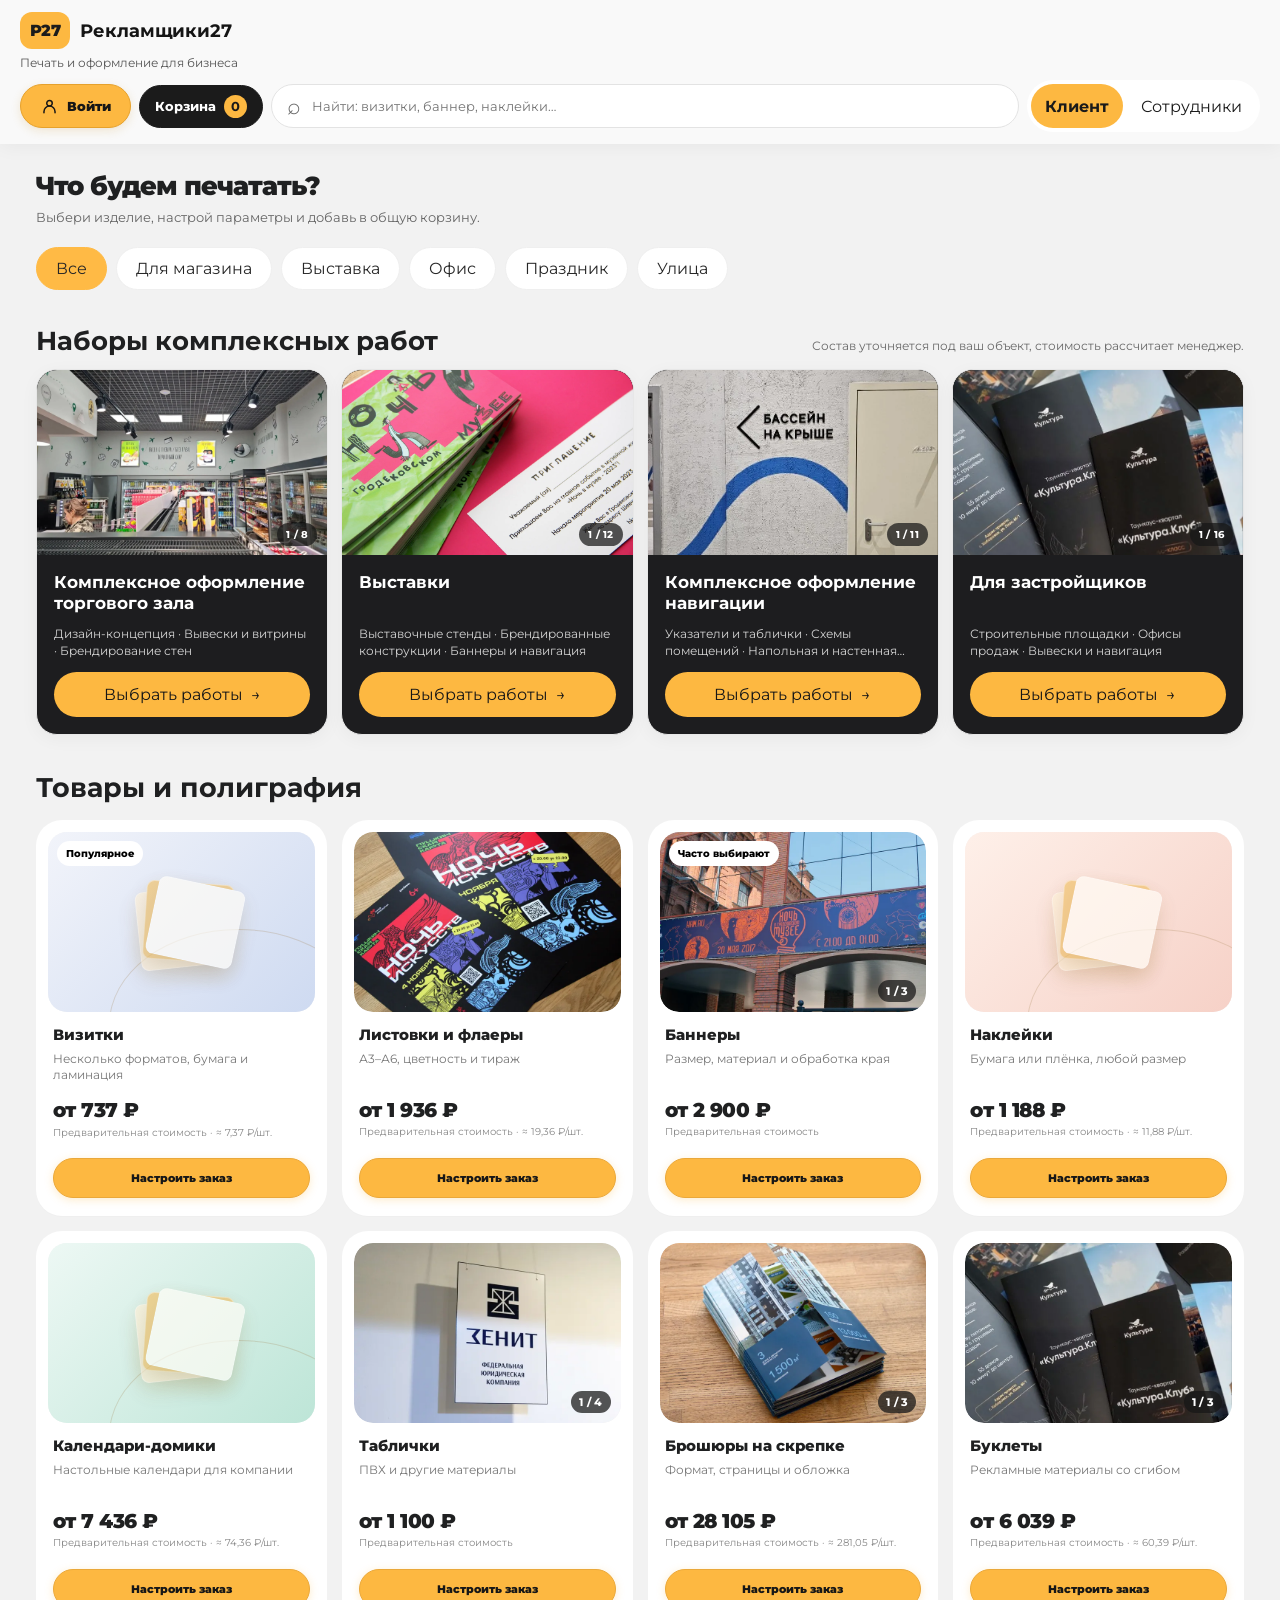
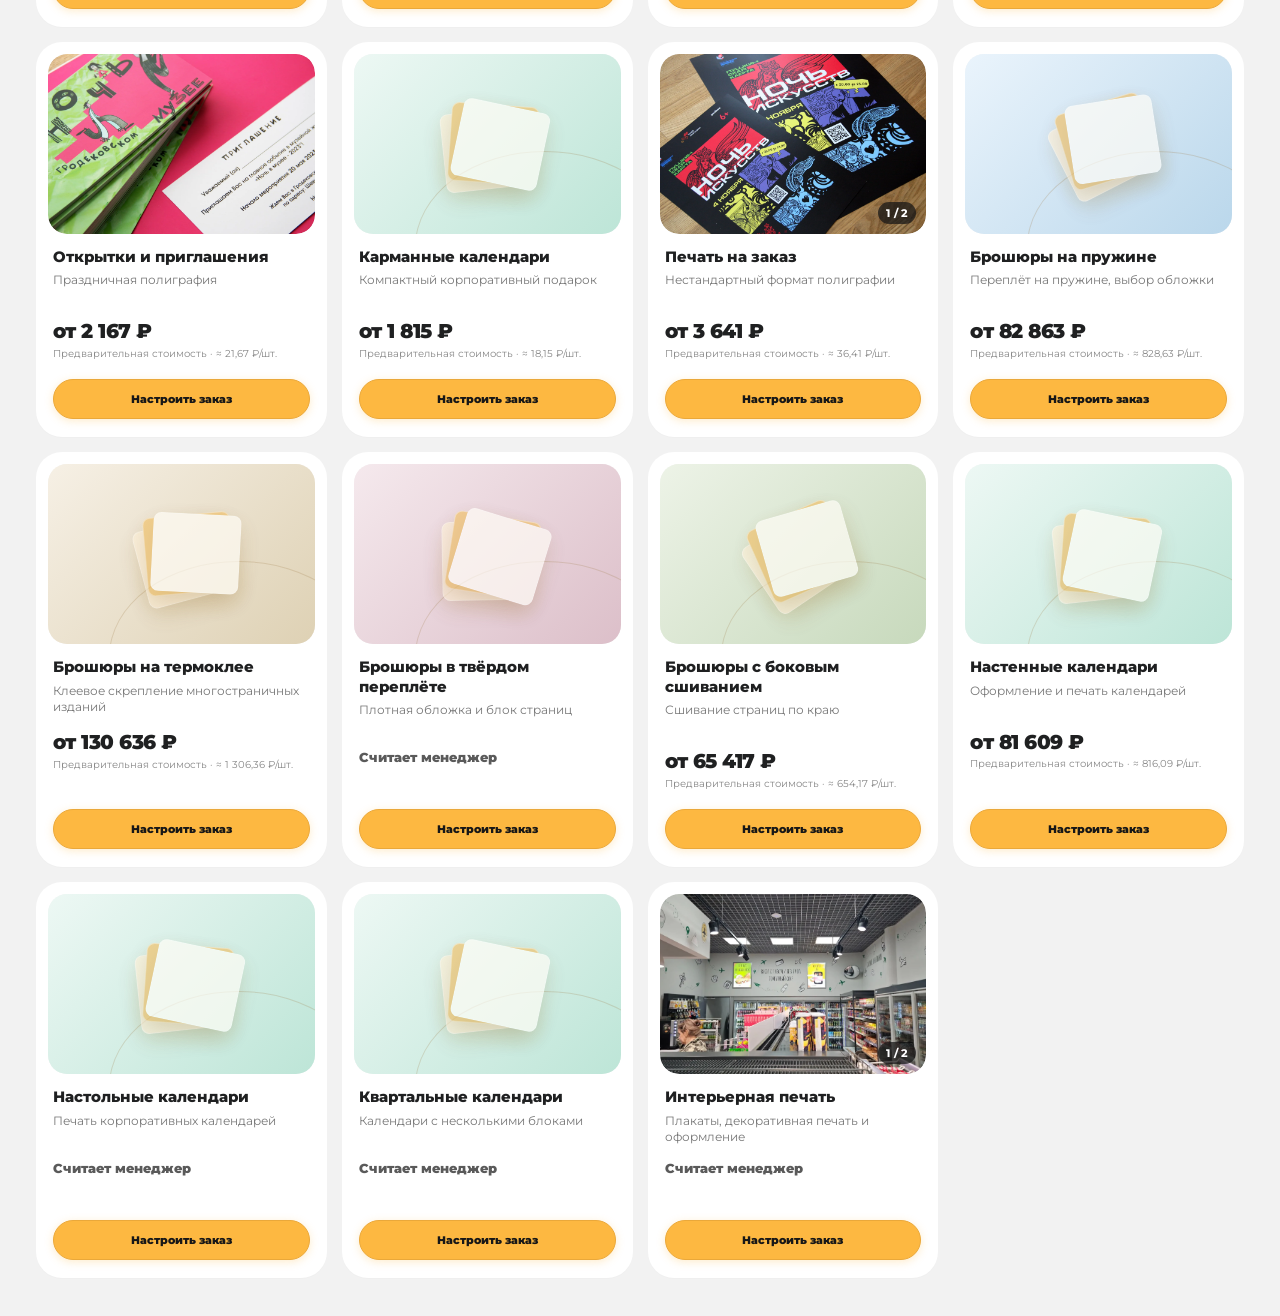
==== commit 13fddc8f: "Deploy site from z69j0z (628d525): remove service banners, duplicate buttons; login button shows cli" ====
--- a/index.html
+++ b/index.html
@@ -9,8 +9,8 @@
       href="https://fonts.googleapis.com/css2?family=Montserrat:wght@400;500;700&display=swap"
       rel="stylesheet"
     />
-    <script type="module" crossorigin src="/assets/index-BR7ghvWp.js"></script>
-    <link rel="stylesheet" crossorigin href="/assets/index-Bv7vqLA_.css">
+    <script type="module" crossorigin src="/assets/index-D6lUwYhv.js"></script>
+    <link rel="stylesheet" crossorigin href="/assets/index-C42GDwEN.css">
   </head>
   <body>
     <div id="root"></div>
--- a/assets/index-C42GDwEN.css
+++ b/assets/index-C42GDwEN.css
@@ -0,0 +1 @@
+.workspace-sidebar{min-width:0;display:flex;flex-direction:column;gap:16px;align-self:start}.sheet-layout-preview{min-width:0;background:#fff;color:#1a1a1a;border-radius:40px;padding:26px 28px 22px;font-family:inherit}.sheet-layout-preview__header{margin-bottom:18px}.sheet-layout-preview__header h3{margin:0 0 6px;font-size:1.25rem;font-weight:700;letter-spacing:-.02em;line-height:1.3}.sheet-layout-preview__header p{margin:0;color:#777;font-size:.83rem;line-height:1.4}.sheet-layout-preview__label{display:block;font-size:.82rem;font-weight:600;margin-bottom:8px}.sheet-layout-preview__select{display:block;width:100%;min-width:0;min-height:46px;padding:10px 14px;background:#fff;color:#262626;border:1px solid #dedede;border-radius:14px;font-size:.82rem;line-height:1.3;text-overflow:ellipsis}.sheet-layout-preview__select:focus-visible,.sheet-layout-preview__details summary:focus-visible{outline:2px solid #b97600;outline-offset:3px}.sheet-layout-preview__canvas{margin-top:16px;border-radius:18px;background:#f8f8f6;padding:13px 14px 11px}.sheet-layout-preview__canvas-caption{display:flex;align-items:baseline;justify-content:space-between;flex-wrap:wrap;gap:5px 12px;color:#737373;font-size:.75rem;line-height:1.4;margin-bottom:4px}.sheet-layout-preview__canvas-caption span:first-child{font-weight:650;color:#333}.sheet-layout-preview__svg{display:block;width:100%;height:216px;max-width:100%;margin:auto}.sheet-layout-preview__numbers{margin-top:16px;display:grid;grid-template-columns:minmax(0,1fr) 1px minmax(0,1fr);align-items:center;gap:16px}.sheet-layout-preview__stat{min-width:0;display:flex;flex-direction:column;gap:4px}.sheet-layout-preview__stat strong{font-size:1.65rem;font-weight:750;line-height:1.15;letter-spacing:-.02em;font-variant-numeric:tabular-nums}.sheet-layout-preview__stat strong small{font-size:.82rem;font-weight:500;letter-spacing:0}.sheet-layout-preview__stat span{font-size:.74rem;line-height:1.4;color:#767676}.sheet-layout-preview__separator{width:1px;height:42px;background:#ececec}.sheet-layout-preview__info{margin:14px 0 0;font-size:.77rem;color:#686868;line-height:1.4}.sheet-layout-preview__warning,.sheet-layout-preview__empty{background:#fff7e8;color:#704919;border-radius:14px;padding:14px;margin:14px 0 0;line-height:1.5;font-size:.83rem}.sheet-layout-preview__hint{margin:12px 0 0;padding:12px 14px;border-radius:14px;background:#f4f4f1;color:#4d4d4d;font-size:.78rem;line-height:1.5}.sheet-layout-preview__details{margin-top:14px;color:#7a7a7a;font-size:.74rem;line-height:1.5}.sheet-layout-preview__details summary{cursor:pointer;width:fit-content}.sheet-layout-preview__details p{margin:8px 0 0}@media (max-width: 768px){.workspace-sidebar .summary-card{order:-1}}@media (max-width: 480px){.sheet-layout-preview{padding:24px 20px 20px;border-radius:32px}.sheet-layout-preview__svg{height:205px}.sheet-layout-preview__numbers{gap:12px}.sheet-layout-preview__stat strong{font-size:1.45rem}}.sheet-layout-preview__reference{margin-top:16px;padding:14px 16px;display:flex;align-items:baseline;flex-wrap:wrap;gap:4px 10px;border-radius:16px;background:#faf7f0;color:#34312a}.sheet-layout-preview__reference strong{font-size:1.2rem;white-space:nowrap}.sheet-layout-preview__reference span{font-size:.78rem}.sheet-layout-preview__reference p{flex:1 0 100%;margin:4px 0 0;color:#716a5e;line-height:1.5;font-size:.75rem}.sheet-layout-preview__reference-alert{margin:14px 0 4px;padding:13px 15px;border-radius:14px;background:#fff6e5;border:1px solid #efc96d;color:#4c3716;display:flex;flex-direction:column;gap:5px;font-size:.82rem;line-height:1.5}.sheet-layout-preview__reference-alert strong{font-size:.9rem}.sheet-layout-preview__reference-alert span{color:#665132}.showcase-quick-backdrop{position:fixed;top:0;right:0;bottom:0;left:0;z-index:2900;background:#101113c2;-webkit-backdrop-filter:blur(8px);backdrop-filter:blur(8px);display:flex;justify-content:center;align-items:center;padding:18px}.showcase-quick-dialog{position:relative;width:min(760px,100%);max-height:min(93dvh,960px);overflow-y:auto;overscroll-behavior:contain;border-radius:28px;background:#fff;color:#202124;box-shadow:0 28px 100px #0005;font-family:Montserrat,system-ui,sans-serif}.showcase-quick-dialog *{box-sizing:border-box}.showcase-quick-hero{position:relative;overflow:hidden;min-height:188px;display:flex;flex-direction:column;justify-content:end;padding:34px 38px;color:#fff;background:#171717}.showcase-quick-hero img,.showcase-quick-hero-shade{position:absolute;top:0;right:0;bottom:0;left:0;width:100%;height:100%;object-fit:cover}.showcase-quick-hero-shade{background:linear-gradient(90deg,#06070ad4,#06070a6b)}.showcase-quick-hero span,.showcase-quick-hero h2{position:relative;z-index:1;max-width:590px}.showcase-quick-hero span{color:#fdb841;font-size:12px;font-weight:800;letter-spacing:.06em;text-transform:uppercase}.showcase-quick-hero h2{margin:9px 0 0;font-size:clamp(24px,3.2vw,34px);line-height:1.18;letter-spacing:-.03em}.showcase-quick-close{position:absolute;z-index:3;top:16px;right:16px;display:grid;place-items:center;border:1px solid #ffffff70;background:#1b1b1bb0;color:#fff;width:39px;height:39px;border-radius:50%;font-size:29px;line-height:1;cursor:pointer}.showcase-quick-form{padding:23px 36px 32px;display:grid;gap:22px}.showcase-quick-intro{color:#5e6063;font-size:14px;margin:0;line-height:1.5}.showcase-quick-services{border:0;padding:0;margin:0;min-width:0}.showcase-quick-services legend,.showcase-quick-field{font-weight:700;font-size:13px;color:#292a2c}.showcase-quick-services legend{padding:0 0 12px}.showcase-quick-chip-grid{display:flex;flex-wrap:wrap;gap:9px}.showcase-quick-chip{display:inline-flex;align-items:center;gap:9px;border:1px solid #e0e1e3;border-radius:22px;padding:10px 13px;font-size:12px;font-weight:650;cursor:pointer;color:#343538;background:#f7f7f7;transition:background .18s ease,border-color .18s ease,transform .18s ease}.showcase-quick-chip.is-selected{background:#fff3d5;border-color:#ffc04e;color:#282219}.showcase-quick-chip:hover{transform:translateY(-1px)}.showcase-quick-chip input{position:absolute;opacity:0;width:1px;height:1px}.showcase-quick-chip:has(input:focus-visible){outline:3px solid #bc7800;outline-offset:3px}.showcase-quick-chip span{font-size:16px;color:#ac710f}.showcase-quick-field-row{display:grid;grid-template-columns:1fr 1fr;gap:14px}.showcase-quick-field{display:grid;gap:8px;min-width:0}.showcase-quick-field input,.showcase-quick-field select,.showcase-quick-field textarea{width:100%;min-width:0;border:1px solid #d9dbdd;border-radius:15px;padding:13px 14px;background:#fff;color:#252525;font:500 13px Montserrat,system-ui,sans-serif}.showcase-quick-field input,.showcase-quick-field select{min-height:46px}.showcase-quick-field textarea{resize:vertical;min-height:80px}.showcase-quick-calculator{border:1px solid #ebebeb;border-radius:20px;background:#f7f7f7;padding:17px;display:grid;grid-template-columns:minmax(0,1fr) 190px;align-items:center;gap:20px}.showcase-quick-calculator strong{font-size:14px}.showcase-quick-calculator p{font-size:12px;line-height:1.55;margin:6px 0 0;color:#666}.showcase-quick-actions{display:flex;flex-wrap:wrap;align-items:center;gap:10px}.showcase-quick-actions button{min-height:46px;border-radius:50px;padding:12px 19px;font:800 13px Montserrat,system-ui,sans-serif;cursor:pointer}.showcase-quick-primary{background:#fdb841;border:1px solid #fdb841;color:#191919}.showcase-quick-primary:hover{background:#ffcc65}.showcase-quick-secondary{background:#fff;border:1px solid #dedede;color:#3c3c3c}.showcase-quick-secondary:hover{background:#f5f5f5}.showcase-quick-primary span{padding-left:10px;font-size:17px}.showcase-quick-dialog :focus-visible{outline:3px solid #c78716;outline-offset:3px}@media (max-width:620px){.showcase-quick-backdrop{padding:0;align-items:flex-end}.showcase-quick-dialog{max-height:96dvh;border-radius:24px 24px 0 0;width:100%}.showcase-quick-hero{padding:27px 21px;min-height:152px}.showcase-quick-form{padding:22px 18px max(22px,env(safe-area-inset-bottom));gap:18px}.showcase-quick-field-row,.showcase-quick-calculator{grid-template-columns:1fr;gap:13px}.showcase-quick-actions{display:grid}.showcase-quick-actions button{width:100%}.showcase-quick-chip{font-size:11px}}@media (prefers-reduced-motion:reduce){.showcase-quick-chip{transition:none!important}}.market-bundles{margin:24px 0 32px;scroll-margin-top:112px}.market-bundles__heading{display:flex;gap:22px;align-items:end;justify-content:space-between;margin:0 0 14px}.market-bundles__heading span{font-size:11px;letter-spacing:.11em;text-transform:uppercase;color:#815715;font-weight:850}.market-bundles__heading h3{font-size:clamp(20px,2vw,27px);line-height:1.15;margin:5px 0 0}.market-bundles__heading p{max-width:440px;color:#696969;font-size:12px;line-height:1.5;margin:0}.market-bundles__grid{display:grid;grid-template-columns:repeat(4,minmax(0,1fr));gap:13px}.market-bundle{overflow:hidden;border:1px solid #e7e7e7;border-radius:21px;background:#1d1d1f;color:#fff;box-shadow:0 4px 18px #0000000b;transition:transform .18s,box-shadow .18s}.market-bundle:hover{transform:translateY(-2px);box-shadow:0 9px 24px #0002}.market-bundle__photo{width:100%;height:136px;display:block;border:0;padding:0;position:relative;overflow:hidden;background:#333;cursor:pointer}.market-bundle__photo img{display:block;width:100%;height:100%;object-fit:cover;transition:transform .3s}.market-bundle:hover .market-bundle__photo img{transform:scale(1.04)}.market-bundle__photo>.market-bundle__tag{position:absolute;left:11px;top:11px;background:#fdb841;color:#171717;border-radius:999px;padding:5px 9px;font-size:10px;font-weight:800}.market-bundle__body{padding:14px;min-width:0;display:flex;flex-direction:column;gap:9px}.market-bundle__body h4{font-size:clamp(14px,1.3vw,17px);line-height:1.25;margin:0;min-height:2.5em}.market-bundle__body p{font-size:11px;line-height:1.45;color:#d5d5d5;margin:0;min-height:3em;display:-webkit-box;-webkit-line-clamp:2;-webkit-box-orient:vertical;overflow:hidden}.market-bundle__body button{border:0;background:#fdb841;color:#171717;border-radius:999px;min-height:41px;width:100%;font-weight:850;font-size:12px;display:flex;align-items:center;justify-content:center;gap:8px;cursor:pointer}.market-bundle__body button:hover{background:#ffd078}@media (max-width:950px){.market-bundles__grid{grid-template-columns:repeat(2,minmax(0,1fr))}.market-bundle__photo{height:150px}.market-bundle__body h4{min-height:0}}@media (max-width:580px){.market-bundles{margin:17px 0 25px}.market-bundles__heading{display:block}.market-bundles__heading p{margin:7px 0 0}.market-bundles__grid{gap:9px}.market-bundle{border-radius:15px}.market-bundle__photo{height:103px}.market-bundle__body{padding:10px;gap:7px}.market-bundle__body h4{font-size:12px;min-height:3em}.market-bundle__body p{font-size:10px;min-height:2.6em}.market-bundle__body button{font-size:10px;padding:5px 6px;min-height:38px}.market-bundle__photo>.market-bundle__tag{left:7px;top:7px;font-size:9px;padding:4px 6px}}@media (prefers-reduced-motion:reduce){.market-bundle,.market-bundle__photo img{transition:none!important}}.market-bundle__photo .market-photo-cycle--bundle{height:100%}.market-bundle__photo .market-photo-cycle__image{transition:none;transform:none}.market-bundle:hover .market-bundle__photo .market-photo-cycle__image{transform:none}.market-bundle__photo .market-photo-cycle__counter{left:auto;top:auto;right:10px;bottom:9px;background:#171717b8;color:#fff;padding:5px 9px;font-size:10px}@media (min-width:951px){.market-bundle__photo{height:185px}.market-bundle__body{padding:17px;gap:11px}.market-bundle__body p{font-size:12px}.market-bundle__body button{font-size:13px;min-height:45px}}@media (prefers-reduced-motion:reduce){.market-bundle__photo .market-photo-cycle__image{animation:none!important}}.product-config__overlay{position:fixed;top:0;right:0;bottom:0;left:0;z-index:2150;background:#131313bb;display:grid;place-items:center;padding:16px;-webkit-backdrop-filter:blur(3px);backdrop-filter:blur(3px)}.product-config{width:min(775px,100%);max-height:calc(100dvh - 32px);display:flex;flex-direction:column;overflow:hidden;border-radius:26px;background:#fff;box-shadow:0 23px 70px #0004;color:#1b1b1b}.product-config__top{padding:18px 22px;display:flex;align-items:center;justify-content:space-between;gap:16px;border-bottom:1px solid #e9e9e9}.product-config__identity{display:flex;align-items:center;min-width:0;gap:13px}.product-config__identity img{width:64px;height:64px;object-fit:cover;border-radius:14px;background:#f4f4f4}.product-config__identity small{font-size:11px;font-weight:750;color:#9b6818}.product-config__identity h2{font-size:clamp(20px,3vw,26px);line-height:1.2;margin:4px 0 0}.product-config__close{width:43px;height:43px;border-radius:50%;background:#fff;border:1px solid #e4e4e4;font-size:26px;flex:0 0 43px;cursor:pointer}.product-config form{min-height:0;display:flex;flex-direction:column;flex:1}.product-config__scroll{overflow-y:auto;overscroll-behavior:contain;padding:18px 24px;flex:1}.product-config__lead{font-size:13px;line-height:1.6;color:#626262;margin:0 0 16px}.product-config fieldset{margin:0 0 16px;border:1px solid #e7e7e7;border-radius:18px;padding:16px;min-width:0}.product-config legend{font-size:14px;font-weight:850;padding:0 7px}.product-config__variant-grid{display:flex;gap:8px;flex-wrap:wrap}.product-config__variant-grid label{display:flex;align-items:center;min-height:40px;padding:8px 12px;border:1px solid #ddd;border-radius:999px;background:#fff;font-size:12px;cursor:pointer}.product-config__variant-grid label.is-selected{border-color:#e3ac3b;background:#fff0c7;font-weight:800}.product-config__variant-grid input{accent-color:#c48c1a;margin-right:7px}.product-config__fields{display:grid;grid-template-columns:repeat(2,minmax(0,1fr));gap:13px}.product-config__field{min-width:0;display:flex;flex-direction:column;gap:6px;font-size:12px;font-weight:700}.product-config__field input:not([type=checkbox]),.product-config__field select,.product-config__field textarea{width:100%;min-width:0;min-height:42px;border:1px solid #d7d7d7;border-radius:12px;padding:10px 12px;background:#fff;font:inherit;font-weight:400;color:#191919}.product-config__field textarea{resize:vertical}.product-config__field input[type=file]{font-size:11px}.product-config__field small,.product-config__error{color:#a32626;font-size:11px;line-height:1.35}.product-config__check{display:flex;align-items:center;gap:9px;font-size:12px;line-height:1.4;cursor:pointer}.product-config__check input{width:17px;height:17px;accent-color:#c88b17}.product-config__brief{display:grid;gap:14px}.product-config__note{margin:0;font-size:11px;color:#777;line-height:1.55}.product-config__footer{display:grid;grid-template-columns:minmax(0,1fr) auto;gap:10px 17px;align-items:center;padding:16px 24px;border-top:1px solid #e9e9e9;background:#fff}.product-config__footer>div{display:grid;gap:3px;min-width:0}.product-config__footer small{color:#777;font-size:11px}.product-config__footer strong{font-size:20px;overflow-wrap:anywhere}.product-config__footer span{font-size:11px;color:#888}.product-config__submit{background:#fdb841;border:0;color:#151515;font-weight:850;min-height:48px;padding:10px 20px;border-radius:99px;cursor:pointer;box-shadow:0 3px 10px #fdb84138}.product-config__submit span{color:inherit;font-size:17px}.product-config__submit:hover{background:#fbc45a;box-shadow:0 6px 16px #e9ac3780}.product-config__submit:disabled{opacity:.5;cursor:not-allowed}.product-config__details{grid-column:1/-1;justify-self:start;background:transparent;border:0;padding:3px 0;color:#755419;text-decoration:underline;font-size:12px;cursor:pointer}@media (max-width:640px){.product-config__overlay{padding:6px;align-items:end}.product-config{max-height:calc(100dvh - 12px);border-radius:22px 22px 12px 12px}.product-config__top{padding:12px 15px}.product-config__identity img{width:51px;height:51px}.product-config__scroll{padding:13px 15px}.product-config fieldset{padding:13px}.product-config__fields{grid-template-columns:1fr}.product-config__footer{padding:12px 15px;grid-template-columns:1fr}.product-config__footer strong{font-size:17px}.product-config__submit{width:100%}}.store-page{--store-yellow: #ffba45;--store-ink: #1f2021;--store-paper: #f2f2f2;--store-line: #e6e6e6;--store-muted: #6b6d72;min-height:100vh;background:var(--store-paper);color:var(--store-ink);font-family:Montserrat,system-ui,-apple-system,BlinkMacSystemFont,Segoe UI,sans-serif;padding-bottom:32px}.store-page *,.store-page *:before,.store-page *:after{box-sizing:border-box}.store-page button,.store-page input{font:inherit}.store-page button{cursor:pointer}.store-page a{text-decoration:none;color:inherit}.store-page :focus-visible{outline:3px solid #ba791b;outline-offset:3px}.store-sr-only{position:absolute;height:1px;width:1px;overflow:hidden;clip:rect(0,0,0,0);white-space:nowrap}.store-preview-strip{text-align:center;background:var(--store-yellow);font-size:12px;letter-spacing:.03em;font-weight:750;padding:8px 12px}.store-header{display:flex;align-items:center;gap:22px;max-width:1480px;padding:19px 36px;margin:0 auto;min-width:0}.store-brand{display:inline-flex;align-items:center;gap:10px;font-size:20px;font-weight:800;letter-spacing:-.035em;white-space:nowrap}.store-brand__mark{background:var(--store-yellow);padding:8px 10px;border-radius:12px;font-weight:900;font-size:19px;letter-spacing:-.05em}.store-search{flex:1;min-width:120px;max-width:790px;background:#fff;border:1px solid #e7e7e7;height:48px;display:flex;align-items:center;gap:9px;padding:0 17px;border-radius:30px;color:#787878}.store-search:focus-within{box-shadow:0 0 0 2px #ffba4599;border-color:#edb64e}.store-search input{border:0;outline:0;background:transparent;flex:1;min-width:0;font-size:13px;color:#1f2021;height:100%}.store-search input::placeholder{color:#999}.store-search button{border:0;background:transparent;padding:3px 5px;color:#626262;font-size:22px;line-height:1}.store-header__actions{display:flex;align-items:center;gap:10px;margin-left:auto}.store-login{border:0;background:#fff;border-radius:26px;font-size:13px;font-weight:650;padding:15px 20px;white-space:nowrap}.store-cart-trigger{border:0;background:var(--store-ink);color:#fff;display:flex;align-items:center;gap:9px;border-radius:25px;padding:11px 15px;font-size:13px;font-weight:750;white-space:nowrap}.store-cart-trigger b{display:inline-flex;justify-content:center;align-items:center;background:var(--store-yellow);color:#1d1d1d;width:24px;height:24px;border-radius:50%;font-weight:850}.store-cart-trigger:hover,.store-product__configure:hover{background:#373737}.store-container{max-width:1480px;margin:0 auto;padding:16px 36px 70px}.store-main{width:100%}.store-intro{margin:17px 0 19px;max-width:730px}.store-eyebrow{font-size:11px;display:inline-block;color:#8c610c;font-weight:850;text-transform:uppercase;letter-spacing:.12em;margin-bottom:8px}.store-intro h1{font-size:clamp(26px,3vw,42px);font-weight:850;letter-spacing:-.045em;line-height:1.15;margin:0 0 8px}.store-intro p{color:#696a6c;max-width:640px;font-size:14px;line-height:1.6;margin:0}.store-categories{display:flex;flex-wrap:wrap;align-items:center;gap:9px;margin:22px 0 31px}.store-category{border:1px solid #efefef;border-radius:24px;background:#fff;color:#272727;font-size:13px;font-weight:730;padding:11px 19px;transition:background .15s,transform .15s}.store-category:hover{background:#fff5e4;transform:translateY(-1px)}.store-category--active{background:var(--store-yellow);border-color:var(--store-yellow)}.store-section{margin:0 0 33px}.store-section__heading{display:flex;align-items:baseline;justify-content:space-between;gap:14px;margin-bottom:15px}.store-section__heading h2{font-size:clamp(20px,2vw,27px);font-weight:850;letter-spacing:-.04em;margin:0}.store-section__heading span{font-size:12px;color:#8a8a8a}.store-bundles{display:grid;grid-template-columns:repeat(3,minmax(0,1fr));gap:15px}.store-bundle{min-width:0;min-height:223px;background:var(--store-ink);color:#fff;border-radius:30px;padding:23px 22px 21px;display:flex;flex-direction:column;overflow:hidden}.store-bundle__heading{display:flex;justify-content:flex-end}.store-bundle__tag{border-radius:25px;background:var(--store-yellow);color:#1d1d1d;padding:7px 12px;font-size:11px;font-weight:830}.store-bundle h3{margin:3px 0 7px;font-size:clamp(20px,2vw,27px);line-height:1.15;font-weight:850;letter-spacing:-.03em}.store-bundle p{margin:0;font-size:13px;line-height:1.5;color:#c6c6c6}.store-bundle .store-bundle__pieces{font-size:11px;color:#a9a9a9;margin:8px 0 18px}.store-bundle__bottom{display:flex;justify-content:space-between;align-items:flex-end;gap:7px;margin-top:auto}.store-bundle__no-price{color:#d9d9d9;max-width:170px;font-size:12px;line-height:1.35}.store-bundle__button{flex:none;padding:11px 14px;border:0;border-radius:25px;color:#111;font-size:12px;font-weight:800;background:var(--store-yellow)}.store-bundle__button:hover,.store-product__configure:hover{transform:translateY(-1px)}.store-bundle-detail{margin-top:14px;background:#fff;border:1px solid var(--store-line);border-radius:24px;padding:20px;display:grid;gap:12px}.store-bundle-detail h3{font-size:17px;margin:0 0 5px}.store-bundle-detail p{font-size:13px;color:var(--store-muted);margin:0}.store-bundle-detail__items{display:flex;flex-wrap:wrap;gap:8px}.store-bundle-detail__items a{border:1px solid #e5e5e5;display:flex;gap:6px;align-items:center;font-size:12px;background:#fafafa;border-radius:18px;padding:9px 12px;font-weight:650}.store-bundle-detail__items a svg{width:15px;height:15px}.store-bundle-detail__close{background:none;border:0;padding:4px;color:#805600;justify-self:start;text-decoration:underline;font-size:12px}.store-products{display:grid;grid-template-columns:repeat(4,minmax(0,1fr));gap:15px}.store-product{min-width:0;display:flex;flex-direction:column;background:#fff;border-radius:26px;padding:12px;overflow:hidden;box-shadow:0 1px 1px #00000004;transition:box-shadow .2s,transform .2s}.store-product:hover{transform:translateY(-2px);box-shadow:0 8px 25px #0000000e}.store-product__art-link{position:relative;display:block;border-radius:19px;overflow:hidden}.store-product__badge{position:absolute;left:9px;top:9px;background:#fff;padding:6px 9px;border-radius:20px;font-size:10px;font-weight:800}.store-art{height:clamp(160px,15vw,230px);background:#f5f5f5;display:flex;align-items:center;justify-content:center;overflow:hidden;position:relative}.store-art__cards{position:relative;width:130px;height:100px;transform:rotate(-7deg)}.store-art__cards i{display:block;position:absolute;width:106px;height:66px;border-radius:7px;background:#fff;box-shadow:0 6px 14px #00000013;border:1px solid #ececec}.store-art__cards i:nth-child(1){transform:rotate(-18deg);left:0;top:15px}.store-art__cards i:nth-child(2){transform:rotate(15deg);left:25px;top:17px}.store-art__cards i:nth-child(3){left:15px;top:23px;background:linear-gradient(90deg,#fff 0,#fff 78%,#ffba45 78%,#ffba45 88%,#fff 88%)}.store-art__stack{width:90px;height:115px;position:relative}.store-art__stack i{display:block;position:absolute;width:83px;height:106px;background:#fff;border:1px solid #e6e6e6;box-shadow:0 5px 10px #00000012;border-radius:4px}.store-art__stack i:nth-child(1){transform:rotate(-11deg);left:-12px;top:1px}.store-art__stack i:nth-child(2){transform:rotate(7deg);left:10px;top:4px}.store-art__stack i:nth-child(3){left:0;top:0;background:linear-gradient(#ffba45 0,#ffba45 19%,#fff 19%)}.store-art__banner{background:#242424;border-radius:6px;padding:19px 25px;color:#ffba45;font-size:clamp(11px,1.2vw,17px);font-weight:850;box-shadow:0 9px 14px #00000010}.store-art__stickers{position:relative;width:110px;height:110px}.store-art__stickers i{position:absolute;display:block;width:64px;height:64px;border-radius:50%;background:#ffba45;border:7px solid white;box-shadow:0 5px 9px #00000019}.store-art__stickers i:nth-child(1){left:2px;top:10px}.store-art__stickers i:nth-child(2){left:37px;top:36px;background:#e8a636}.store-art__stickers i:nth-child(3){left:19px;top:23px}.store-art__calendar{position:relative;width:94px;height:118px;background:#fff;box-shadow:0 5px 14px #00000015;border:1px solid #e8e8e8;border-radius:5px}.store-art__calendar span{position:absolute;width:100%;height:27px;background:#1f1f1f;border-radius:4px 4px 0 0}.store-art__calendar i{position:absolute;left:20px;top:52px;width:56px;height:40px;background:#f3f3f3;border-radius:2px}.store-art__plate{border:9px solid white;background:#c9dce5;box-shadow:0 7px 11px #00000014;padding:13px 21px;font-size:16px;font-weight:850;color:#3c4146}.store-art__brochure{width:95px;height:118px;background:#fff;border-left:11px solid #ffba45;box-shadow:0 5px 14px #00000015;position:relative}.store-art__brochure span{position:absolute;inset:0 0 auto 0;height:10px;background:#eee}.store-art__brochure i{position:absolute;top:38px;left:22px;height:3px;width:48px;background:#e4e4e4;box-shadow:0 11px #e4e4e4,0 22px #e4e4e4}.store-art__booklet{display:flex;box-shadow:0 6px 14px #00000012;transform:perspective(300px) rotateY(7deg)}.store-art__booklet i{display:block;width:44px;height:114px;background:#fff;border-left:2px solid #ececec}.store-art__booklet i:nth-child(2){background:#ffecbb}.store-art__postcard{width:130px;height:94px;background:#fff;border:1px solid #eaeaea;box-shadow:0 7px 12px #00000012;display:grid;place-items:center;transform:rotate(-5deg)}.store-art__postcard span{font-family:Georgia,serif;font-style:italic;color:#bb850c;font-size:12px}.store-product__body{padding:13px 5px 6px;display:flex;flex-direction:column;flex:1}.store-product h3{font-size:15px;line-height:1.3;font-weight:800;margin:0 0 6px}.store-product h3 a:hover{text-decoration:underline}.store-product__subtitle{font-size:12px;color:#777;line-height:1.4;margin:0;min-height:33px}.store-product__pricing{margin:14px 0 9px}.store-product__price{font-size:clamp(17px,1.6vw,23px);font-weight:850;line-height:1.2;letter-spacing:-.025em;margin:0 0 3px}.store-product__price--muted{color:#5a5a5a;font-size:13px;line-height:1.3;letter-spacing:0}.store-product__unit{font-size:10px;line-height:1.4;color:#888;margin:0;min-height:14px}.store-product__configure{display:inline-flex;gap:7px;align-items:center;justify-content:center;font-size:12px;font-weight:830;padding:11px 12px;background:var(--store-yellow);border-radius:21px;margin-top:auto;width:100%;transition:transform .15s}.store-product__configure:hover{background:#ffc96a}.store-product__configure svg{width:15px;height:15px}.store-empty{padding:30px;background:#fff;border-radius:20px}.store-empty h3{margin:0 0 5px}.store-empty p{font-size:13px;color:#777}.store-empty button{border:0;background:var(--store-yellow);border-radius:20px;padding:10px 16px;font-weight:800}.store-info{background:#fff6df;color:#433511;border-radius:15px;padding:14px 16px;font-size:12px;line-height:1.4;display:flex;justify-content:space-between;gap:10px;align-items:center;margin-bottom:21px}.store-info button{border:0;background:transparent;font-size:24px;color:#6a4f15}.store-help{background:#fff;border-radius:26px;padding:23px;margin-top:20px}.store-help span{font-weight:800;font-size:17px}.store-help p{color:#666;font-size:13px}.store-help a{display:inline-flex;align-items:center;gap:8px;background:var(--store-ink);color:#fff;border-radius:24px;padding:12px 16px;font-size:12px;font-weight:800}.store-mobile-nav{display:none}@media (max-width: 1000px){.store-header{gap:12px;padding-left:22px;padding-right:22px}.store-container{padding-left:22px;padding-right:22px}.store-products{grid-template-columns:repeat(3,minmax(0,1fr))}.store-bundles{grid-template-columns:repeat(2,minmax(0,1fr))}}@media (max-width: 720px){.store-page{padding-bottom:92px}.store-preview-strip{font-size:10px;line-height:1.25}.store-header{display:grid;grid-template-columns:1fr auto;padding:16px 18px 12px;gap:13px}.store-brand{font-size:17px}.store-brand__mark{font-size:16px;padding:7px 9px}.store-header__actions{justify-self:end}.store-login{display:none}.store-cart-trigger{font-size:12px;padding:8px 12px}.store-cart-trigger svg{display:none}.store-search{grid-column:1 / -1;grid-row:2;max-width:none;height:45px;padding:0 13px}.store-container{padding:12px 18px 25px}.store-intro{margin:14px 0 16px}.store-intro h1{font-size:27px}.store-intro p{font-size:13px}.store-categories{flex-wrap:nowrap;overflow-x:auto;gap:7px;margin:18px -18px 25px;padding:0 18px 8px;scrollbar-width:thin}.store-category{flex:0 0 auto;font-size:12px;padding:10px 14px}.store-section{margin-bottom:28px}.store-section__heading{margin-bottom:12px}.store-section__heading h2{font-size:22px}.store-section__heading span{font-size:10px}.store-bundles{grid-template-columns:1fr;gap:11px}.store-bundle{min-height:195px;border-radius:27px;padding:20px}.store-bundle h3{font-size:24px}.store-bundle__pieces{margin-bottom:12px!important}.store-products{grid-template-columns:repeat(2,minmax(0,1fr));gap:10px}.store-product{padding:8px;border-radius:20px}.store-product__art-link{border-radius:14px}.store-art,.store-product__photo{height:150px}.store-product__body{padding:10px 4px 5px}.store-product h3{font-size:13px}.store-product__subtitle{font-size:10px;min-height:35px}.store-product__badge{font-size:9px;padding:5px 7px}.store-product__price{font-size:16px}.store-product__unit{font-size:10px}.store-product__configure{font-size:11px;padding:10px 9px}.store-mobile-nav{position:fixed;z-index:99;bottom:0;left:0;right:0;padding:7px 8px max(9px,env(safe-area-inset-bottom));background:#fff;border-top:1px solid #e8e8e8;display:grid;grid-template-columns:repeat(4,1fr);box-shadow:0 -8px 25px #0000000d}.store-mobile-nav>a,.store-mobile-nav>button{background:none;border:none;display:flex;align-items:center;justify-content:center;flex-direction:column;font-size:10px;font-weight:650;gap:4px;color:#565656;padding:3px 2px}.store-mobile-nav [aria-current=page]{color:#a56a05}.store-mobile-nav svg{width:20px;height:20px}}@media (max-width: 400px){.store-container{padding:10px 14px 20px}.store-categories{margin-left:-14px;margin-right:-14px;padding-left:14px;padding-right:14px}.store-art,.store-product__photo{height:118px}.store-product__subtitle{min-height:43px}.store-product__price--muted{font-size:11px}.store-brand{font-size:15px}}@media (prefers-reduced-motion: reduce){.store-page *,.store-page *:before,.store-page *:after{transition:none!important;animation:none!important}}.store-product__photo{width:100%;height:100%;display:block;object-fit:cover;border-radius:inherit}.store-product__art-link{overflow:hidden}.store-product__actions{display:flex;gap:8px;margin-top:auto}.store-product__actions>*{flex:1 1 0;min-width:0}.store-product__add{border:none;border-radius:22px;background:var(--store-yellow);color:var(--store-ink);font-size:12px;font-weight:800;padding:11px 7px}.store-product__add:hover{background:#ffcc72}.store-product__add:disabled{opacity:.45;cursor:not-allowed}.store-product__actions .store-product__configure{width:auto;margin-top:0;background:#f2f2f2;font-size:12px;font-weight:750}.store-product__actions .store-product__configure:hover{background:#e7e7e7}.store-product__actions .store-product__configure svg{display:none}.store-bundles-pending{border:1px dashed #dfd7c7;border-radius:20px;padding:20px;display:flex;align-items:center;gap:14px;background:#fff;color:#292929}.store-bundles-pending strong{font-size:15px}.store-bundles-pending p{margin:5px 0 0;color:#656565;font-size:12px;line-height:1.5}.store-bundles-pending__icon{background:#fff4dc;color:#a66d09;padding:13px;border-radius:13px}.store-cart-overlay{position:fixed;z-index:160;top:0;right:0;bottom:0;left:0;background:#0009;display:flex;justify-content:flex-end}.store-cart-drawer{height:100%;width:min(100%,440px);background:#fff;overflow-y:auto;padding:26px 24px 30px;display:flex;flex-direction:column;box-shadow:-20px 0 55px #0002}.store-cart-drawer__header{display:flex;justify-content:space-between;align-items:start;gap:10px}.store-cart-drawer__header h2{font-size:27px;margin:0}.store-cart-drawer__header p{color:#777;font-size:13px;margin:5px 0 0}.store-cart-drawer__close{background:#f5f5f5;border:none;border-radius:50%;width:38px;height:38px;font-size:26px;line-height:1}.store-cart-drawer__notice{background:#fff4db;border-radius:13px;font-size:12px;line-height:1.55;margin:20px 0;padding:12px 14px}.store-cart-empty{padding:25px 0;color:#777;font-size:14px}.store-cart-drawer__items{display:flex;flex-direction:column;gap:12px}.store-cart-line{display:flex;justify-content:space-between;gap:10px;border:1px solid #e7e7e7;border-radius:17px;padding:13px}.store-cart-line__info{display:flex;flex-direction:column;gap:6px}.store-cart-line__info strong{font-size:14px}.store-cart-line__info span{color:#757575;font-size:12px}.store-cart-line__info a{font-size:12px;font-weight:750;text-decoration:underline}.store-cart-line>button{background:none;border:0;color:#a63b31;font-size:12px;font-weight:750}.store-cart-drawer__footer{margin-top:auto;padding-top:24px}.store-cart-drawer__footer p{color:#777;font-size:12px;line-height:1.5}.store-cart-drawer__footer a{display:flex;gap:9px;align-items:center;justify-content:center;background:#202020;color:#fff;border-radius:26px;padding:15px;font-weight:800;font-size:13px}@media (max-width:720px){.store-product__actions{gap:5px}.store-product__add,.store-product__actions .store-product__configure{padding:9px 6px;font-size:10px}.store-cart-drawer{padding:18px 16px 80px}}@media (max-width:380px){.store-product__actions{flex-direction:column}}.market-app{--market-yellow:#FDB841;--market-ink:#171717}.market-app .header{gap:16px;background:#f2f2f2}.market-brand{flex:0 0 auto}.market-brand__home{display:flex;align-items:center;gap:10px;padding:0;border:0;background:transparent;color:#151515;text-align:left}.market-brand__mark{display:inline-grid;place-items:center;border-radius:12px;background:#fdb841;color:#1c1c1c;padding:9px 10px;letter-spacing:-.035em;font-weight:850}.market-brand p{font-size:12px}.market-header-search{display:flex;align-items:center;gap:9px;flex:1 1 210px;max-width:480px;min-width:150px;height:45px;padding:0 15px;background:#fff;border:1px solid #e3e3e3;border-radius:99px}.market-header-search:focus-within{box-shadow:0 0 0 2px #fdb84166}.market-header-search span{font-size:23px;color:#696969}.market-header-search input{background:transparent;border:0;min-width:0;outline:none;flex:1;font-size:13px}.market-header-actions{display:flex;align-items:center;gap:8px}.market-header-login,.market-header-cart{min-height:42px;padding:9px 15px;border-radius:99px;font-size:13px;font-weight:750;white-space:nowrap}.market-header-login{background:#fff;border:1px solid #e6e6e6}.market-header-cart{display:flex;align-items:center;gap:8px;background:#1b1b1b;color:#fff;border:1px solid #1b1b1b}.market-header-cart b{width:23px;height:23px;display:grid;place-items:center;border-radius:99px;background:#fdb841;color:#191919}.market-catalog{min-height:unset!important;padding-bottom:0!important}.market-catalog .store-container{padding-top:26px;padding-bottom:38px}.market-catalog__heading{align-items:center}.market-catalog__heading p{margin:8px 0 0;font-size:13px;color:#656565}.market-catalog__bundles-note{font-size:12px;line-height:1.5;color:#696969;margin:-10px 0 21px}.market-products{grid-template-columns:repeat(5,minmax(0,1fr))}.market-products .store-product{height:100%;display:flex;flex-direction:column}.market-products .store-product__art-link{border:0;padding:0;cursor:pointer;width:100%;background:#f4f4f4}.market-products .store-product__photo{height:180px;object-fit:cover}.market-products .store-art{height:180px}.market-products .store-product__actions{display:grid;grid-template-columns:1fr 1fr;gap:6px;align-items:stretch}.market-products .store-product__add,.market-products .store-product__configure{min-height:40px;width:100%;margin:0;display:flex;align-items:center;justify-content:center;padding:8px 6px;border:0;border-radius:99px;font-size:11px;font-weight:750;text-align:center}.market-products .store-product__add{background:#fdb841;color:#191919}.market-products .store-product__add:disabled{opacity:.45;cursor:not-allowed}.market-products .store-product__configure{background:#f0f0f0;color:#191919}.market-products .store-product__configure:hover{background:#ece0c6}.market-products .store-product__pricing{min-height:51px}.market-link-button{padding:0;border:0;background:transparent;text-align:left;font-size:inherit;font-weight:inherit;color:inherit}.market-link-button:hover{text-decoration:underline}.market-notice{position:sticky;top:0;z-index:18;display:flex;justify-content:space-between;align-items:center;gap:15px;max-width:1450px;margin:0 auto;padding:12px 20px;background:#fff2cd;border-radius:16px;font-size:13px;line-height:1.5;box-shadow:0 6px 16px #0000000d}.market-notice button{border:0;background:transparent;font-size:23px}.market-current-cart{margin-top:18px}.market-current-cart__button{width:100%;min-height:49px;background:#1b1b1b;color:#fff;border:0;border-radius:99px;font-size:15px;font-weight:750}.market-current-cart__button:hover{background:#333}.market-current-cart__cancel{margin-top:8px;width:100%;min-height:40px;border:1px solid #ddd;background:#fff;border-radius:99px}.market-current-cart .hint{margin:8px 0}@media (min-width:769px){.workspace[data-product=banner]{align-items:stretch;grid-template-columns:repeat(2,minmax(0,1fr))}.workspace[data-product=banner]>.form-card{height:100%}.workspace[data-product=banner]>.workspace-sidebar{display:flex;flex-direction:column;align-self:stretch}.workspace[data-product=banner] .summary-card{flex:1;display:flex;flex-direction:column}.workspace[data-product=banner] .summary-request-action{margin-top:auto}}.market-detail{background:#f2f2f2;padding:12px 24px 8px}.market-detail__container{max-width:1450px;margin:0 auto;background:#fff;border-radius:32px;padding:clamp(18px,3vw,34px)}.market-detail__breadcrumbs{display:flex;align-items:center;gap:9px;color:#737373;font-size:13px;margin:0 0 22px}.market-detail__breadcrumbs button{border:0;background:transparent;text-decoration:underline;text-underline-offset:3px;color:#454545;cursor:pointer}.market-detail__breadcrumbs span:last-child{color:#242424;font-weight:700}.market-detail__body{display:grid;grid-template-columns:minmax(0,1fr) minmax(0,1fr);gap:clamp(20px,4vw,56px);align-items:start}.market-detail__gallery{min-width:0}.market-detail__stage{position:relative;display:grid;place-items:center;height:clamp(300px,34vw,480px);border-radius:24px;background:#f3f3f3;overflow:hidden;touch-action:pan-y}.market-detail__stage>img{display:block;width:100%;height:100%;object-fit:cover;animation:market-photo-appear .22s ease both}@keyframes market-photo-appear{0%{opacity:.5}to{opacity:1}}.market-detail__stage .store-art{width:100%;height:100%;min-height:0}.market-detail__stage:focus-visible,.market-detail__thumb:focus-visible{outline:3px solid #ffbb4c;outline-offset:2px}.market-detail__arrow{position:absolute;top:50%;transform:translateY(-50%);border:0;background:#fffffff2;width:42px;height:42px;border-radius:50%;font-size:30px;color:#161616;box-shadow:0 4px 12px #0002;cursor:pointer;line-height:1}.market-detail__arrow--prev{left:13px}.market-detail__arrow--next{right:13px}.market-detail__counter{position:absolute;right:15px;bottom:14px;border-radius:99px;padding:6px 11px;background:#171717c7;color:#fff;font-size:12px;font-weight:800}.market-detail__thumbs{display:flex;gap:9px;max-width:100%;overflow-x:auto;padding:12px 2px 4px;scrollbar-width:thin}.market-detail__thumb{flex:0 0 83px;height:69px;border:2px solid transparent;border-radius:12px;background:#f4f4f4;overflow:hidden;padding:0;cursor:pointer}.market-detail__thumb--active{border-color:#fdb841;box-shadow:0 0 0 1px #e3a22c}.market-detail__thumb img{display:block;width:100%;height:100%;object-fit:cover}.market-detail__photo-caption{color:#747474;font-size:12px;line-height:1.5;margin:9px 0 0}.market-detail__copy{min-width:0}.market-detail__eyebrow{color:#956317;text-transform:uppercase;letter-spacing:.1em;font-weight:850;font-size:12px}.market-detail__copy h1{color:#171717;line-height:1.15;font-size:clamp(26px,3vw,42px);margin:12px 0 13px}.market-detail__copy .market-detail__intro{font-size:15px;color:#626262;line-height:1.55;margin:0 0 21px}.market-detail__price{display:flex;flex-direction:column;gap:7px;background:#fff7e7;border:1px solid #ffedc5;border-radius:19px;padding:18px;margin:0 0 16px}.market-detail__price small{color:#725622;font-size:13px}.market-detail__price strong{color:#171717;line-height:1.2;overflow-wrap:anywhere;font-size:clamp(25px,3vw,36px)}.market-detail__price span{font-size:12px;color:#725e39;line-height:1.45}.market-detail__actions{display:grid;grid-template-columns:1fr 1fr;gap:10px;margin:0 0 23px}.market-detail__primary,.market-detail__secondary{display:flex;align-items:center;justify-content:center;gap:8px;min-height:52px;padding:12px 14px;border-radius:99px;text-decoration:none;text-align:center;font-size:14px;font-weight:850;cursor:pointer}.market-detail__primary{background:#fdb841;color:#171717}.market-detail__primary:hover{background:#f8ae2e}.market-detail__secondary{background:#181818;color:#fff;border:0}.market-detail__secondary:hover{background:#343434}.market-detail__primary:disabled,.market-detail__secondary:disabled{cursor:not-allowed;opacity:.48}.market-detail__facts{display:grid;grid-template-columns:1fr 1fr;gap:14px}.market-detail__facts section{min-width:0;padding:18px;background:#f7f7f7;border-radius:20px}.market-detail__facts h2{font-size:17px;color:#1b1b1b;margin:0 0 13px}.market-detail__facts ul{margin:0;padding:0 0 0 18px;color:#4e4e4e;line-height:1.65;font-size:13px}.market-detail__facts li+li{margin-top:5px}.market-detail__facts p{font-size:12px;line-height:1.55;color:#626262;margin:12px 0 0}.market-detail__facts p strong{color:#242424}.market-detail__disclaimer{margin:16px 0 0;color:#757575;font-size:12px;line-height:1.55}.market-related{background:#f2f2f2;padding:10px 24px 60px}.market-related__container{max-width:1450px;margin:0 auto;background:#fff;border-radius:32px;padding:clamp(20px,3vw,32px)}.market-related__heading span{font-size:12px;color:#9b6d23;font-weight:750}.market-related__heading h2{margin:7px 0 24px;font-size:clamp(22px,3vw,30px)}.market-related__grid{display:grid;grid-template-columns:repeat(4,minmax(0,1fr));gap:14px}.market-related__item{display:flex;flex-direction:column;align-items:stretch;text-align:left;gap:10px;min-width:0;padding:12px;border:1px solid #e9e9e9;border-radius:20px;background:#fff;cursor:pointer;transition:transform .18s ease,box-shadow .18s ease}.market-related__item:hover{transform:translateY(-2px);box-shadow:0 7px 24px #00000010}.market-related__media{display:block;width:100%;height:clamp(125px,15vw,200px);border-radius:14px;background:#f4f4f4;overflow:hidden}.market-related__media img,.market-related__media .store-art{width:100%;height:100%;object-fit:cover}.market-related__name{font-size:16px;font-weight:850;color:#171717;line-height:1.3}.market-related__subtitle{color:#757575;font-size:12px;line-height:1.4;min-height:2.8em}.market-related__link{color:#201b11;font-size:12px;font-weight:800;background:#fdb841;border-radius:99px;padding:10px 11px;margin-top:auto;text-align:center}@media (max-width:970px){.market-detail__body{grid-template-columns:1fr 1fr;gap:20px}.market-detail__facts{grid-template-columns:1fr}.market-related__grid{grid-template-columns:repeat(2,minmax(0,1fr))}}@media (max-width:720px){.market-detail{padding:10px 12px 0}.market-detail__container{padding:16px;border-radius:22px}.market-detail__body{grid-template-columns:1fr;gap:18px}.market-detail__stage{height:clamp(260px,74vw,360px);border-radius:18px}.market-detail__copy h1{font-size:29px}.market-detail__actions,.market-detail__facts{grid-template-columns:1fr 1fr}.market-related{padding:12px 12px 35px}.market-related__container{border-radius:22px;padding:17px}}@media (max-width:440px){.market-detail__facts,.market-detail__actions{grid-template-columns:1fr}.market-related__grid{grid-template-columns:1fr 1fr;gap:8px}.market-related__item{padding:8px;gap:7px;border-radius:15px}.market-related__media{height:132px}.market-related__name{font-size:14px}.market-related__subtitle{font-size:11px}.market-related__link{font-size:11px;padding:9px 4px}.market-detail__thumb{flex-basis:70px;height:60px}}.market-bottom-nav{display:none}.market-modal-backdrop{position:fixed;top:0;right:0;bottom:0;left:0;z-index:120;display:flex;justify-content:flex-end;background:#0009}.market-basket{width:min(520px,100vw);height:100%;overflow:auto;background:#fff;display:flex;flex-direction:column;box-shadow:-12px 0 40px #0003}.market-basket__head{display:flex;align-items:start;justify-content:space-between;gap:12px;padding:26px 24px 10px}.market-basket__head span{color:#8f661b;font-size:11px;font-weight:850}.market-basket__head h2{margin:6px 0 0;font-size:28px}.market-basket__head small{font-size:18px;color:#999}.market-basket__head button,.market-checkout__head button{width:39px;height:39px;flex:0 0 39px;border:1px solid #e4e4e4;border-radius:50%;background:#fff;font-size:25px}.market-basket__note{margin:0;padding:8px 24px 18px;color:#777;font-size:12px;line-height:1.55}.market-basket__list{padding:0 24px;flex:1}.market-basket__empty{border-radius:22px;background:#f5f5f5;padding:32px 22px;color:#646464;line-height:1.6}.market-basket__item{display:flex;justify-content:space-between;gap:14px;border-top:1px solid #eee;padding:17px 0}.market-basket__item-content{flex:1;min-width:0}.market-basket__item h3{margin:0 0 8px;font-size:15px}.market-basket__item p{color:#666;line-height:1.55;font-size:11px;margin:0 0 12px;overflow-wrap:anywhere}.market-basket__item-price{flex:0 0 130px;text-align:right;font-size:13px;font-weight:850}.market-basket__item-actions{display:flex;flex-wrap:wrap;gap:12px}.market-basket__item-actions button{padding:0;background:transparent;border:0;text-decoration:underline;font-size:12px;color:#7a550c}.market-basket__footer{position:sticky;bottom:0;padding:17px 24px 22px;background:#fff;border-top:1px solid #eee}.market-basket__total{display:flex;align-items:center;justify-content:space-between;gap:16px;margin-bottom:14px}.market-basket__total strong{font-size:22px}.market-basket__footer p{font-size:11px;color:#777;line-height:1.55;margin:8px 0}.market-basket__checkout{width:100%;border:0;border-radius:99px;padding:14px 18px;background:#fdb841;color:#161616;font-weight:850}.market-basket__checkout:disabled{opacity:.45;cursor:not-allowed}.market-checkout{position:absolute;left:50%;top:50%;transform:translate(-50%,-50%);width:min(620px,calc(100vw - 24px));max-height:calc(100dvh - 24px);overflow:auto;background:#fff;border-radius:26px;padding:25px;z-index:122;box-shadow:0 10px 60px #0005}.market-checkout__head{display:flex;align-items:start;justify-content:space-between;gap:12px}.market-checkout__head span{font-size:12px;color:#8f661b}.market-checkout__head h2{font-size:25px;margin:4px 0 15px}.market-checkout__note,.market-checkout__warning,.market-checkout__tip{font-size:12px;line-height:1.5;color:#656565}.market-checkout__warning{padding:12px 15px;border-radius:13px;background:#fff3d6;color:#654500}.market-checkout__fields{display:grid;grid-template-columns:repeat(2,minmax(0,1fr));gap:13px}.market-checkout label{display:flex;flex-direction:column;gap:7px;margin:12px 0;font-size:12px;font-weight:700}.market-checkout input:not([type=checkbox]),.market-checkout textarea,.market-checkout select{width:100%;min-width:0;min-height:43px;border:1px solid #ddd;border-radius:13px;padding:10px 12px;background:#fff;color:#191919;font-weight:400}.market-checkout input[type=file]{font-size:11px}.market-checkout [aria-invalid=true]{border-color:#b42020!important}.market-checkout__consent{display:flex!important;flex-direction:row!important;align-items:flex-start;gap:10px!important;line-height:1.5}.market-checkout__consent input{width:18px;height:18px;flex:0 0 18px;accent-color:#b17b1a}.market-checkout__consent a{text-decoration:underline}.market-checkout__error{padding:9px 12px;border-radius:10px;background:#ffeded;color:#a11919;font-size:12px}.market-checkout__submit{width:100%;padding:14px;border:0;border-radius:99px;background:#fdb841;font-size:15px;font-weight:850}.market-checkout__submit:disabled{opacity:.5}.market-checkout__success{padding:20px 0;line-height:1.6}.market-checkout__success button{background:#fdb841;border:0;padding:12px 20px;border-radius:50px}@media (max-width:1280px){.market-products{grid-template-columns:repeat(4,minmax(0,1fr))}.market-header-search{max-width:320px}}@media (max-width:960px){.market-products{grid-template-columns:repeat(3,minmax(0,1fr))}.market-header-search{order:3;flex-basis:100%;max-width:none}}@media (max-width:720px){.market-app{padding-bottom:72px}.market-app .header{padding:13px 16px}.market-brand p{display:none}.market-brand__home strong{font-size:17px}.market-app .rek27-header-nav{display:none}.market-header-search{order:3;flex-basis:100%;max-width:none}.market-products{grid-template-columns:repeat(2,minmax(0,1fr))}.market-catalog .store-container{padding:14px 17px 25px}.market-catalog__heading{align-items:start}.market-catalog__heading p{font-size:12px}.market-bottom-nav{position:fixed;bottom:0;left:0;right:0;z-index:90;display:grid;grid-template-columns:repeat(4,1fr);padding:6px 8px max(8px,env(safe-area-inset-bottom));border-top:1px solid #e3e3e3;background:#fff;box-shadow:0 -5px 15px #0001}.market-bottom-nav button{display:flex;flex-direction:column;align-items:center;justify-content:center;gap:2px;border:0;background:transparent;font-size:10px;color:#4b4b4b;min-height:45px}.market-bottom-nav button span{font-size:20px}.market-basket__head{padding:18px 16px 8px}.market-basket__note,.market-basket__list{padding-left:16px;padding-right:16px}.market-basket__footer{padding:14px 16px 19px}.market-checkout{padding:17px}.market-checkout__fields{grid-template-columns:1fr;gap:0}}@media (max-width:420px){.market-products .store-product__actions{grid-template-columns:1fr}.market-basket__item{flex-wrap:wrap}.market-basket__item-price{flex-basis:auto;min-width:100%;text-align:left}}@media (prefers-reduced-motion:reduce){.market-app *,.market-app *:before,.market-app *:after{scroll-behavior:auto!important;transition:none!important;animation:none!important}}.market-basket__service{display:inline-flex;border-radius:20px;background:#fff2d1;color:#7a5109!important;padding:5px 9px;font-weight:700}.market-basket__item p{white-space:pre-line}.market-basket__partial{padding:10px 14px;margin:8px 0 12px;background:#fff7e6;border:1px solid #f5deb2;border-radius:14px}.market-basket__partial p{margin:3px 0;color:#664500;line-height:1.5;font-size:12px}.market-basket__partial span{font-weight:400}.market-modal-backdrop--checkout{z-index:145}.market-checkout{width:min(700px,calc(100vw - 24px))}.market-checkout__review{background:#f6f6f6;border-radius:20px;padding:17px 18px;margin:14px 0 18px}.market-checkout__review-head{display:flex;gap:10px;justify-content:space-between;align-items:center}.market-checkout__review-head strong{font-size:17px}.market-checkout__review-head span{font-size:12px;color:#777}.market-checkout__lines{padding:0;margin:12px 0 0;list-style:none;max-height:240px;overflow:auto}.market-checkout__lines li{padding:11px 0;border-top:1px solid #e4e4e4}.market-checkout__lines li>strong{display:block;font-size:14px;color:#1d1d1d}.market-checkout__lines li>span{display:block;margin-top:4px;font-size:11px;color:#a46f14}.market-checkout__lines li>p{margin:6px 0 0;line-height:1.5;color:#666;font-size:12px;white-space:pre-line;overflow-wrap:anywhere}.market-checkout__review-total{display:flex;gap:10px;align-items:center;justify-content:space-between;border-top:1px solid #dedede;padding:14px 0 0;flex-wrap:wrap}.market-checkout__review-total span{font-size:13px;color:#555}.market-checkout__review-total strong{font-size:20px;color:#171717}.market-checkout__partial{margin:9px 0 0;padding:9px 11px;border-radius:10px;background:#fff1d1;font-size:12px;line-height:1.5;color:#654600}.market-checkout__review-note{margin:10px 0 0;font-size:11px;color:#777;line-height:1.5}.market-checkout__section-title{margin:20px 0 10px;font-size:18px}.market-checkout__back{display:block;width:100%;padding:11px;background:transparent;border:0;text-decoration:underline;color:#444;cursor:pointer;font-size:13px}.market-checkout__submit{cursor:pointer}@media (max-width:720px){.market-checkout{border-radius:20px;padding:15px;max-height:calc(100dvh - 16px)}.market-checkout__review{padding:12px 13px;border-radius:14px}.market-checkout__review-total strong{font-size:18px}.market-checkout__lines{max-height:200px}}.market-cart-flight{position:fixed;top:0;left:0;width:54px;height:54px;z-index:300;overflow:hidden;pointer-events:none;border:3px solid #fff;border-radius:15px;background:#fdb841;color:#191919;box-shadow:0 10px 26px #0003;display:grid;place-items:center;animation:market-cart-fly .76s cubic-bezier(.22,.85,.3,1) both;will-change:transform,opacity}.market-cart-flight img{width:100%;height:100%;object-fit:cover;display:block}.market-cart-flight span{font-size:30px;line-height:1;font-weight:800}@keyframes market-cart-fly{0%{opacity:0;transform:translate3d(calc(var(--flight-from-x) - 50%),calc(var(--flight-from-y) - 50%),0) scale(.8) rotate(-5deg)}12%{opacity:1}52%{opacity:1;transform:translate3d(calc(var(--flight-via-x) - 50%),calc(var(--flight-via-y) - 50%),0) scale(.95) rotate(5deg)}89%{opacity:.9}to{opacity:0;transform:translate3d(calc(var(--flight-to-x) - 50%),calc(var(--flight-to-y) - 50%),0) scale(.26) rotate(9deg)}}.market-cart-toast{position:fixed;z-index:310;top:84px;right:clamp(12px,3vw,34px);width:min(420px,calc(100vw - 24px));display:flex;align-items:center;gap:12px;padding:13px 16px;background:#1b1b1b;color:#fff;border:1px solid #3c3c3c;border-radius:19px;box-shadow:0 16px 38px #0004;font-family:inherit;animation:market-cart-toast-enter .28s cubic-bezier(.2,.8,.2,1) both}.market-cart-toast__check{flex:0 0 32px;width:32px;height:32px;display:grid;place-items:center;color:#1b1b1b;background:#fdb841;border-radius:50%;font-size:18px;font-weight:900}.market-cart-toast__copy{flex:1;min-width:0;display:flex;flex-direction:column;gap:3px}.market-cart-toast__copy strong{font-size:13px;line-height:1.3}.market-cart-toast__copy span{font-size:12px;color:#d8d8d8;overflow:hidden;text-overflow:ellipsis;white-space:nowrap}.market-cart-toast__action{flex:0 0 auto;min-height:35px;padding:7px 12px;border:0;border-radius:99px;background:#fdb841;color:#171717;font-weight:800;font-size:12px;cursor:pointer}.market-cart-toast__action:hover{background:#ffd17a}.market-cart-toast__close{flex:0 0 auto;display:grid;place-items:center;width:25px;height:25px;border:0;border-radius:50%;padding:0;color:#e5e5e5;background:transparent;font-size:20px;cursor:pointer}.market-cart-toast button:focus-visible{outline:3px solid #FDB841;outline-offset:3px}@keyframes market-cart-toast-enter{0%{opacity:0;transform:translate3d(0,-9px,0) scale(.97)}to{opacity:1;transform:translateZ(0) scale(1)}}.market-header-cart b.market-cart-count{animation:market-cart-count-pop .35s ease-out both}@keyframes market-cart-count-pop{0%{transform:scale(.8)}55%{transform:scale(1.2)}to{transform:scale(1)}}@media (max-width:720px){.market-cart-toast{top:auto;bottom:calc(78px + env(safe-area-inset-bottom));left:12px;right:12px;width:auto;padding:12px;gap:9px}.market-cart-toast__action{padding:8px 11px}}@media (prefers-reduced-motion:reduce){.market-cart-flight{display:none!important;animation:none!important}.market-cart-toast,.market-header-cart b.market-cart-count{animation:none!important}}.market-app .header{position:sticky;top:0;z-index:70;background:#f9f9f9f7;-webkit-backdrop-filter:blur(14px);backdrop-filter:blur(14px);box-shadow:0 3px 18px #0000000c}.market-catalog{scroll-margin-top:100px}.market-catalog__product-title{display:flex;align-items:end;justify-content:space-between;gap:15px;margin:12px 0 17px}.market-catalog__product-title span{font-size:11px;text-transform:uppercase;letter-spacing:.1em;color:#936a2a;font-weight:850}.market-catalog__product-title h3{font-size:clamp(20px,2.5vw,27px);margin:5px 0 0;line-height:1.15}.market-catalog__product-title p{font-size:12px;color:#686868;line-height:1.5;max-width:380px;margin:0}.market-products .store-product__actions{grid-template-columns:minmax(0,1.25fr) minmax(0,.85fr);gap:6px}.market-products .store-product__add{background:#fdb841;color:#171717;border:1px solid #eaa83a;box-shadow:0 2px 9px #fdb84144;font-size:11px;font-weight:850}.market-products .store-product__add:hover{background:#ffcf6c;box-shadow:0 4px 15px #eaaa3985}.market-products .store-product__configure{border:1px solid #ddd;background:#fff}.market-detail__primary{border:0;box-shadow:0 3px 11px #fdb84155}.market-detail__primary:hover{box-shadow:0 6px 18px #fdb84188}.market-app .mode-notice:not(.mode-notice--manager){font-size:11px;line-height:1.4;padding-top:7px;padding-bottom:7px}@media (max-width:900px){.market-app .header{padding:11px 15px}.market-brand p{display:none}.market-catalog__product-title{align-items:start;flex-direction:column;gap:6px}}@media (max-width:600px){.market-app .header{gap:6px 10px;padding:9px 12px}.market-brand__mark{padding:7px}.market-brand__home strong{font-size:13px}.market-header-search{order:3;min-width:100%;height:37px;flex-basis:100%;max-width:none}.market-app .header-right{flex:1;width:auto;justify-content:flex-end}.market-header-actions{gap:5px}.market-header-login,.market-header-cart{min-height:37px;padding:7px 11px;font-size:11px}.rek27-header-nav{display:none}.market-catalog .store-container{padding-top:16px}.market-catalog__product-title h3{font-size:21px}.market-products .store-product__actions{grid-template-columns:1fr}.market-products .store-product__add{min-height:43px}.market-products .store-product__configure{min-height:35px}}.market-basket__item p,.market-checkout__lines p{white-space:pre-line}.market-app .rek27-header-nav{display:flex;align-items:center;gap:0}.market-header-catalog{display:inline-flex;align-items:center;justify-content:center;gap:9px;min-height:44px;padding:10px 16px;border:1px solid #e3e0d9;border-radius:99px;background:#fff;color:#242424;font-size:13px;font-weight:800;white-space:nowrap;cursor:pointer;transition:background .2s,box-shadow .2s,border-color .2s}.market-header-catalog:hover{background:#fff7e8;border-color:#efc16b;box-shadow:0 3px 12px #d3a9512b}.market-header-catalog__icon{color:#9a670a;font-size:19px;line-height:1}.market-header-login{display:inline-flex;align-items:center;justify-content:center;gap:8px;min-height:44px;padding:10px 19px;background:#fdb841;border:1px solid #e6a12b;border-radius:99px;color:#171717;font-size:13px;font-weight:850;box-shadow:0 3px 10px #c68d2c30;cursor:pointer;transition:background .2s,box-shadow .2s,transform .2s}.market-header-login:hover{background:#ffd073;box-shadow:0 5px 16px #c68d2c4f;transform:translateY(-1px)}.market-header-login svg{display:block;flex:0 0 19px}.market-header-login:focus-visible,.market-header-catalog:focus-visible{outline:3px solid #b9780e;outline-offset:3px}.market-product-fallback{position:relative;isolation:isolate;display:flex;flex-direction:column;align-items:flex-start;justify-content:space-between;gap:7px;min-height:180px;width:100%;height:100%;padding:16px;overflow:hidden;background:linear-gradient(138deg,#fff5df,#f4d9a2);color:#2b2418;text-align:left}.market-product-fallback:before{content:"";position:absolute;inset:auto -20% -60% 23%;height:106%;border-radius:50%;border:1px solid #9d7c4e3d;pointer-events:none}.market-product-fallback__brand{font-size:11px;font-weight:900;letter-spacing:.02em;position:relative;z-index:1}.market-product-fallback__brand span{font-size:9px;opacity:.8;font-weight:650;margin-left:4px}.market-product-fallback__shape{position:absolute;z-index:0;right:9%;top:12%;width:44%;height:60%;transform:rotate(12deg);opacity:.68}.market-product-fallback__shape i{position:absolute;width:75%;height:73%;right:0;top:15%;border-radius:8px;background:#fff;box-shadow:0 9px 22px #946e2933;border:1px solid #fff7}.market-product-fallback__shape i:nth-child(1){transform:rotate(-18deg) translate(-16%,5%);background:#fff3dd}.market-product-fallback__shape i:nth-child(2){transform:rotate(-8deg) translate(-8%);background:#f2c36c}.market-product-fallback__shape i:nth-child(3){background:#fffdf5}.market-product-fallback strong{font-size:clamp(15px,1.5vw,22px);line-height:1.14;font-weight:850;max-width:80%;position:relative;z-index:1;text-wrap:balance;overflow-wrap:break-word}.market-product-fallback__foot{font-size:10px;font-weight:700;position:relative;z-index:1;opacity:.76}.market-product-fallback--calendar{background:linear-gradient(135deg,#edf8f4,#bde5d7)}.market-product-fallback--brochure{background:linear-gradient(135deg,#f1edf9,#d8cbef)}.market-product-fallback--cards{background:linear-gradient(135deg,#f2f4fa,#cedaf1)}.market-product-fallback--stickers{background:linear-gradient(135deg,#fef0e9,#f6d1c7)}.market-product-fallback--flyers{background:linear-gradient(135deg,#f3ebfc,#d9c5ed)}.market-product-fallback--poster{background:linear-gradient(135deg,#eef3fb,#cad6ef)}.market-product-fallback--banner{background:linear-gradient(135deg,#e8f4f7,#c8e6e8)}.market-product-fallback--plate{background:linear-gradient(135deg,#f0f3f4,#cfdadf)}.market-product-fallback--postcard{background:linear-gradient(135deg,#fdf1f1,#efc6ce)}.market-product-fallback--booklet{background:linear-gradient(135deg,#f7f3de,#dedab2)}.market-products .store-product__art-link .market-product-fallback{height:180px}.market-related__media .market-product-fallback{min-height:0;height:100%;padding:10px}.market-related__media .market-product-fallback strong{font-size:14px;max-width:90%}.market-related__media .market-product-fallback__brand span{display:none}.market-detail__stage .market-product-fallback{min-height:0;padding:clamp(18px,3vw,32px);justify-content:space-between}.market-detail__stage .market-product-fallback strong{font-size:clamp(27px,3.4vw,45px);max-width:76%}@media (max-width:720px){.market-app .rek27-header-nav{display:none}.market-header-login{display:inline-flex;min-height:39px;padding:8px 12px;font-size:12px}.market-header-login svg{width:16px;height:16px;flex-basis:16px}.market-product-fallback{padding:12px}}@media (max-width:420px){.market-header-login{gap:5px;padding:8px 10px;font-size:11px}.market-product-fallback strong{font-size:14px}}@media (prefers-reduced-motion:reduce){.market-header-catalog,.market-header-login{transition:none;transform:none!important}}.market-product-fallback--spiralBrochures{background:linear-gradient(136deg,#eaf4fc,#bad7eb)}.market-product-fallback--glueBrochures{background:linear-gradient(136deg,#f6f0e5,#ded1b4)}.market-product-fallback--hardcoverBrochures{background:linear-gradient(136deg,#f5e9ed,#dcbfc9)}.market-product-fallback--sideStitchBrochures{background:linear-gradient(136deg,#edf3e7,#c7d9bc)}.market-product-fallback--spiralBrochures .market-product-fallback__shape{transform:rotate(-9deg)}.market-product-fallback--glueBrochures .market-product-fallback__shape{transform:rotate(3deg)}.market-product-fallback--hardcoverBrochures .market-product-fallback__shape{transform:rotate(17deg)}.market-product-fallback--sideStitchBrochures .market-product-fallback__shape{transform:rotate(-16deg)}.market-photo-cycle{position:relative;display:block;width:100%;height:100%;min-width:0;overflow:hidden;background:#f0f0f0;isolation:isolate}.market-photo-cycle__image{display:block;width:100%;height:100%;object-fit:cover}.market-photo-cycle__counter{position:absolute;right:10px;bottom:10px;z-index:2;padding:4px 8px;background:#171717ba;color:#fff;border-radius:99px;font-size:11px;font-weight:750;letter-spacing:.02em;pointer-events:none}.market-products .store-product__art-link .market-photo-cycle{height:180px}.market-products .store-product__art-link .market-photo-cycle__image,.market-related__media .market-photo-cycle{height:100%}.market-related__media .market-photo-cycle__counter{font-size:10px;right:7px;bottom:7px}.market-photo-cycle__image--outgoing{position:absolute;top:0;right:0;bottom:0;left:0;z-index:1;pointer-events:none;animation:market-photo-cycle-out .58s ease both}@keyframes market-photo-cycle-out{0%{opacity:1}to{opacity:0}}@media (prefers-reduced-motion:reduce){.market-photo-cycle__image--outgoing{animation:none!important;display:none!important}}@media (min-width:1751px){.market-app .header{display:flex;flex-wrap:nowrap;align-items:center;gap:20px;padding:13px 22px}.market-app .market-brand{flex:0 0 auto}.market-app .header-right{display:flex;flex:1 1 auto;min-width:0;width:auto;align-items:center;justify-content:flex-end;flex-wrap:nowrap;gap:9px}.market-app .market-header-search{order:0;flex:1 1 260px;min-width:185px;max-width:460px;height:44px}.market-app .mode-switch,.market-app .demo-label{flex:0 0 auto}}@media (min-width:721px) and (max-width:1750px){.market-app .header{display:flex;flex-wrap:wrap;align-items:center;gap:10px 16px;padding:12px 20px}.market-app .market-brand{flex:0 0 auto}.market-app .header-right{display:flex;flex:1 1 100%;width:100%;justify-content:flex-start;align-items:center;flex-wrap:wrap;gap:8px}.market-app .market-header-search{order:0;flex:1 1 240px;min-width:200px;max-width:none;height:44px}.market-app .mode-switch{flex:0 0 auto}}@media (max-width:720px){.market-app .header-right{gap:6px 8px}.market-app .market-header-search{order:3;flex-basis:100%;min-width:100%;max-width:none}}.market-products .store-product__actions{grid-template-columns:1fr}@media (max-width:720px){.market-app .market-header-actions{display:none}.market-bottom-nav{grid-template-columns:repeat(3,1fr)}}.market-product-fallback__shape{right:28%;top:18%}.market-header-login--signed{background:#fff;border:1.5px solid #191919;color:#191919;box-shadow:none}.market-header-login__label{max-width:12ch;overflow:hidden;text-overflow:ellipsis;white-space:nowrap}.account-backdrop{position:fixed;top:0;right:0;bottom:0;left:0;z-index:10020;background:#1010109e;display:flex;align-items:center;justify-content:center;padding:18px;overflow-y:auto}.account-panel{background:#fff;border-radius:26px;width:min(670px,100%);max-height:calc(100vh - 36px);overflow-y:auto;box-shadow:0 20px 90px #0003;color:#1c1c1c;padding:30px}.account-panel__head{display:flex;align-items:flex-start;justify-content:space-between;gap:18px}.account-panel__head span{font-size:13px;color:#666}.account-panel__head h2{margin:7px 0 0;font-size:30px}.account-panel__head>button{font-size:30px;background:#f3f3f3;border:0;border-radius:50%;height:42px;min-width:42px;cursor:pointer}.account-panel__demo-flag{margin:22px 0 12px;padding:10px 14px;background:#fff4d8;border-radius:12px;font-size:13px;color:#593e12}.account-panel__tabs{display:flex;background:#f3f3f3;padding:5px;border-radius:14px;gap:5px}.account-panel__tabs button{border:0;background:transparent;border-radius:11px;padding:12px 16px;flex:1;cursor:pointer;font-weight:700}.account-panel__tabs [aria-pressed=true]{background:#ffbb43;color:#171717}.account-panel__text,.account-panel__help{font-size:14px;color:#666;line-height:1.55;margin:15px 0}.account-panel__form{display:grid;gap:14px}.account-panel__form label,.account-panel__profile-grid label{display:grid;gap:7px;font-size:14px;font-weight:600}.account-panel__form input:not([type=checkbox]),.account-panel__profile-grid input,.account-panel__profile-grid select{width:100%;font:inherit;padding:13px 14px;border:1px solid #d8d8d8;border-radius:12px;background:#fff;min-width:0}.account-panel__consent{display:flex!important;align-items:flex-start;gap:12px!important;font-weight:400!important}.account-panel__consent input{width:18px;height:18px;flex-shrink:0;margin-top:2px}.account-panel__consent a{color:#2b649a}.account-panel__primary{border:0;background:#ffba3d;color:#151515;font-weight:800;border-radius:14px;padding:15px;cursor:pointer}.account-panel__demo-open{width:100%;border:1px solid #e4e4e4;background:#f7f7f7;border-radius:12px;padding:15px;font-weight:700;cursor:pointer}.account-panel__error{color:#b32424;margin:0;font-size:14px}.account-panel__status{background:#e8f4e9;border-radius:10px;padding:12px;font-size:14px;margin:0}.account-panel__profile{background:#f8f8f8;border-radius:18px;padding:18px;margin-top:18px}.account-panel__profile-heading,.account-panel__orders-head{display:flex;align-items:center;justify-content:space-between;gap:10px;flex-wrap:wrap}.account-panel__profile-heading h3{margin:4px 0 0}.account-panel__profile-heading span,.account-panel__orders-head span{font-size:12px;color:#626262}.account-panel__fake{background:#ffedc6;border-radius:30px;padding:7px 9px}.account-panel__profile-grid{display:grid;grid-template-columns:1fr 1fr;gap:12px;margin:20px 0}.account-panel__profile p{font-size:12px;color:#6e6e6e}.account-panel__orders{margin-top:25px}.account-panel__orders-head h3{margin:0}.account-panel__order{border:1px solid #ededed;border-radius:14px;padding:14px;display:flex;justify-content:space-between;gap:12px;margin-top:10px}.account-panel__order>div:first-child{display:grid;gap:4px}.account-panel__order>div:first-child span{font-size:12px;color:#717171}.account-panel__order-end{display:grid;justify-items:end;gap:10px}.account-panel__order-end button{border:1px solid #d6d6d6;border-radius:10px;background:#fff;padding:9px;font-weight:700;cursor:pointer}.account-panel__order-status{border-radius:20px;padding:6px 10px;background:#e7efff;font-size:12px;font-weight:700}.account-panel__order-status--ready{background:#dcf6df;color:#16662b}.account-panel__order-status--clarifying{background:#fff2d4;color:#785006}.account-panel__logout{margin-top:18px;border:0;background:transparent;cursor:pointer;color:#6b6b6b;text-decoration:underline}@media (max-width:600px){.account-backdrop{padding:0;align-items:stretch}.account-panel{border-radius:0;max-height:100dvh;padding:20px 16px 32px}.account-panel__head h2{font-size:25px}.account-panel__profile-grid{grid-template-columns:1fr}.account-panel__order{flex-direction:column}.account-panel__order-end{display:flex;justify-content:space-between;align-items:center;flex-wrap:wrap}}.account-panel{width:min(800px,100%)}.account-panel__nav{display:grid;grid-template-columns:1fr 1fr;gap:8px;margin:16px 0 20px;padding:5px;background:#f2f3f4;border-radius:15px}.account-panel__nav button{border:0;background:transparent;border-radius:11px;padding:13px 9px;cursor:pointer;font-weight:750;color:#333}.account-panel__nav button[aria-current=page]{background:#ffba3d;color:#1a1a1a;box-shadow:0 2px 7px #0000000a}.account-panel__nav button span{font-size:12px;background:#ffffff70;padding:3px 7px;border-radius:9px;margin-left:5px}.account-panel__orders-head p{color:#6b6b6b;font-size:13px;line-height:1.5;margin:6px 0}.account-panel__orders-tools{display:flex;align-items:center;gap:12px;justify-content:space-between;flex-wrap:wrap;margin:18px 0 6px}.account-panel__search{flex:1;min-width:170px}.account-panel__search input{width:100%;padding:12px 14px;border:1px solid #dddddd;background:#fff;border-radius:12px;font:inherit;font-size:14px}.account-panel__filters{display:flex;gap:4px;background:#f3f3f3;border-radius:12px;padding:4px}.account-panel__filters button{border:0;background:transparent;padding:10px 12px;border-radius:9px;cursor:pointer;font-weight:700;font-size:13px;white-space:nowrap}.account-panel__filters button[aria-pressed=true]{background:#fff;box-shadow:0 1px 4px #00000012}.account-panel__order{align-items:center;padding:17px;transition:border-color .2s ease,box-shadow .2s ease}.account-panel__order:hover{border-color:#e7b75d;box-shadow:0 4px 15px #00000008}.account-panel__order-main{display:flex;flex-direction:column;gap:6px;min-width:0}.account-panel__order-main strong{font-size:16px;overflow-wrap:anywhere}.account-panel__order-main span{font-size:13px;color:#6e6e6e}.account-panel__order-number{font-weight:600}.account-panel__order-end{min-width:145px;align-items:end}.account-panel__order-end button{padding:10px 13px;transition:background .2s}.account-panel__order-end button:hover{background:#fff5df}.account-panel__ready-inline{color:#207a3b!important;font-weight:750}.account-panel__ready{background:#dff7e5;color:#14652e;border-radius:13px;padding:14px 15px;font-weight:750}.account-panel__back{background:transparent;border:0;padding:6px 0 16px;font-weight:700;cursor:pointer;color:#514019}.account-panel__detail-head{display:flex;gap:15px;justify-content:space-between;align-items:flex-start;flex-wrap:wrap}.account-panel__detail-head span:first-child{color:#757575;font-size:13px}.account-panel__detail-head h3{font-size:25px;margin:6px 0 0}.account-panel__detail-metrics{display:grid;grid-template-columns:1fr 2fr;gap:10px;margin:19px 0}.account-panel__detail-metrics>div{display:grid;gap:6px;background:#f7f7f7;border-radius:14px;padding:16px}.account-panel__detail-metrics span,.account-panel__detail-metrics small{color:#6e6e6e;font-size:12px}.account-panel__detail-metrics strong{font-size:19px}.account-panel__detail-title{font-size:17px;margin:20px 0 9px}.account-panel__detail-items{display:grid;gap:9px;list-style:decimal;padding-left:25px}.account-panel__detail-items li{padding:10px 10px 10px 3px}.account-panel__detail-items p{font-size:13px;color:#626262;margin:5px 0 0;line-height:1.55;white-space:pre-line;overflow-wrap:anywhere}.account-panel__repeat{width:100%;margin-top:15px}.account-panel__profile-form{display:grid;gap:12px}.account-panel__profile-form .account-panel__primary{justify-self:start;padding-inline:20px}.account-panel__empty{padding:26px 14px;text-align:center;background:#f7f7f7;border-radius:13px;color:#666}.account-panel__order-status--accepted{background:#e6efff;color:#2456a4}.account-panel__order-status--in_progress{background:#e9e6ff;color:#51439b}.account-panel__order-status--rejected{background:#f5ecec;color:#863d3d}.account-panel :is(button,input,select,a):focus-visible{outline:3px solid #ba7d13;outline-offset:3px}@media (max-width:600px){.account-panel__orders-tools{align-items:stretch;flex-direction:column}.account-panel__filters{width:100%}.account-panel__filters button{flex:1;padding:10px 7px}.account-panel__detail-metrics{grid-template-columns:1fr}.account-panel__order-end{width:100%;flex-direction:row;align-items:center;gap:8px}.account-panel__order-end button{white-space:nowrap}.account-panel__profile-form .account-panel__primary{justify-self:stretch}}@media (prefers-reduced-motion:reduce){.account-panel__order,.account-panel__order-end button{transition:none}}.account-panel__form select{width:100%;font:inherit;padding:13px 14px;border:1px solid #d8d8d8;border-radius:12px;background:#fff;color:#242424;min-width:0}.manager-vip-panel{border:1px solid #e8d9b5;background:linear-gradient(145deg,#fffcf5,#fff9ec);border-radius:16px;padding:clamp(14px,2.5vw,22px);margin:18px 0;color:#212121}.manager-vip-heading{display:flex;align-items:center;flex-wrap:wrap;gap:10px}.manager-vip-heading h3{margin:0}.manager-vip-badge{display:inline-flex;align-items:center;padding:3px 9px;border:1px solid #e7b34d;border-radius:999px;background:#fef0c8;color:#7c4b00;font-weight:750;font-size:.78rem;letter-spacing:.045em;white-space:nowrap}.manager-vip-toggle{display:flex;align-items:center;gap:10px;margin:12px 0 5px;font-weight:650;cursor:pointer}.manager-vip-toggle input{width:19px;height:19px;accent-color:#e1a125;flex:0 0 auto}.manager-vip-muted{color:#66615a;font-size:.86rem;line-height:1.55;margin:8px 0}.manager-vip-prices{display:grid;grid-template-columns:repeat(2,minmax(0,1fr));gap:10px;margin:14px 0}.manager-vip-prices>div{border:1px solid #e8e3d9;border-radius:12px;background:#fff;padding:11px 13px;display:flex;flex-direction:column;gap:5px;min-width:0}.manager-vip-prices span{font-size:.83rem;color:#5e5e5e}.manager-vip-prices strong{font-size:1.07rem;overflow-wrap:anywhere}.manager-vip-form{display:flex;flex-direction:column;gap:8px}.manager-vip-form label{font-weight:650;font-size:.91rem}.manager-vip-controls{display:flex;align-items:center;gap:9px;flex-wrap:wrap}.manager-vip-controls input{flex:1 1 145px;min-width:0;max-width:300px;padding:10px 12px;border:1px solid #c5c5c5;border-radius:10px;background:#fff;color:#181818;font-size:1rem}.manager-vip-controls .outline-button{min-height:43px}.manager-vip-notice{margin:10px 0 0;font-size:.89rem;font-weight:650}@media (max-width: 420px){.manager-vip-prices{grid-template-columns:minmax(0,1fr)}.manager-vip-controls .outline-button{width:100%}}.staff-login-layout{min-height:67vh;display:grid;place-items:start center;padding:clamp(20px,5vw,70px) 16px 72px;background:#f5f6f7}.staff-login-panel{width:min(100%,640px);padding:clamp(20px,5vw,42px);background:#fff;border:1px solid #e5e5e5;border-radius:26px;box-shadow:0 18px 55px #161a1e0f}.staff-kicker{font-size:.8rem;text-transform:uppercase;letter-spacing:.1em;color:#8b5900;font-weight:800;margin:0 0 12px}.staff-login-panel h1{margin:0 0 14px;font-size:clamp(1.55rem,3vw,2.1rem)}.staff-muted{color:#565b62;line-height:1.55;margin:0 0 24px}.staff-back-link{display:inline-flex;border:0;background:transparent;padding:2px 0;color:#725000;font-weight:700;margin-bottom:20px}.staff-login-form{display:flex;flex-direction:column;gap:9px}.staff-login-form label{font-size:.9rem;font-weight:700}.staff-login-form input{min-height:46px;padding:10px 14px;border:1px solid #cfd1d4;border-radius:12px;background:#fff;width:100%}.staff-login-form input:focus-visible,.staff-period-label select:focus-visible{outline:3px solid #fdb841;outline-offset:2px}.staff-login-form button{margin-top:12px;min-height:46px}.staff-login-notice,.staff-login-info{background:#fff7e4;border-radius:12px;padding:13px;font-size:.9rem;line-height:1.45}.staff-login-info{background:#f1f2f3;color:#535960}.staff-demo-signin{margin-top:28px;border-top:1px solid #e5e5e5;padding-top:22px}.staff-demo-flag{background:#fff0bd;color:#684500;font-size:.72rem;font-weight:800;border-radius:100px;padding:5px 10px}.staff-demo-signin h2{margin:14px 0 6px;font-size:1.18rem}.staff-demo-signin p{color:#555;font-size:.92rem;line-height:1.5}.staff-demo-choices{display:grid;grid-template-columns:repeat(2,minmax(0,1fr));gap:12px;margin-top:18px}.staff-role-choice{text-align:left;padding:18px;display:flex;flex-direction:column;gap:8px;background:#17191b;color:#fff;border:2px solid #17191b;border-radius:18px;transition:border-color .2s ease,transform .2s ease}.staff-role-choice:hover{border-color:#fdb841;transform:translateY(-2px)}.staff-role-choice strong{font-size:1.02rem}.staff-role-choice span{font-size:.82rem;color:#d9dde1;line-height:1.4}.staff-role-label{color:#7c5000;font-size:.84rem;font-weight:800}.staff-report-layout{max-width:1400px;margin:0 auto;padding:clamp(18px,4vw,44px) 22px 65px}.staff-report-header{display:flex;justify-content:space-between;align-items:end;flex-wrap:wrap;gap:16px}.staff-report-header h1{font-size:clamp(1.7rem,4vw,2.35rem);margin:0 0 10px}.staff-report-header .staff-muted{margin-bottom:0}.staff-period-label{display:flex;flex-direction:column;gap:8px;color:#444;font-size:.85rem;font-weight:700}.staff-period-label select{min-height:44px;min-width:145px;border-radius:12px;border:1px solid #cacaca;padding:8px 14px;background:#fff}.staff-demo-report-warning{background:#fff7e5;border:1px solid #f3d88c;border-radius:14px;padding:16px 18px;color:#664500;margin:24px 0;line-height:1.5}.staff-report-kpis{display:grid;grid-template-columns:repeat(3,minmax(0,1fr));gap:14px}.staff-kpi{background:#fff;border:1px solid #e0e2e5;border-radius:20px;padding:clamp(16px,2.2vw,24px);min-width:0;display:flex;flex-direction:column;gap:12px}.staff-kpi span{color:#454950;font-size:.88rem}.staff-kpi strong{font-size:clamp(1.5rem,2.3vw,2.25rem);overflow-wrap:anywhere}.staff-kpi small{color:#697077;font-size:.75rem;line-height:1.4}.staff-kpi--sum strong{font-size:clamp(1.23rem,2vw,1.7rem)}.staff-report-charts{display:grid;grid-template-columns:repeat(2,minmax(0,1fr));gap:16px;margin-top:18px}.staff-chart-card{min-width:0;background:#fff;border:1px solid #e0e2e5;border-radius:22px;padding:20px 16px}.staff-chart-card h2{font-size:1.06rem;margin:0 0 18px 6px}.staff-chart-scroll{max-width:100%;overflow-x:auto;padding-bottom:10px}.staff-bars{display:flex;align-items:flex-end;gap:5px;height:190px;width:100%}.staff-bar-column{flex:1 0 18px;min-width:0;display:flex;height:100%;flex-direction:column;justify-content:flex-end;align-items:center;gap:7px}.staff-bar-height{flex:1;width:100%;display:flex;flex-direction:column;justify-content:flex-end;align-items:center;min-height:0;position:relative}.staff-bar-fill{width:min(100%,28px);min-height:2px;border-radius:5px 5px 0 0;background:#fdb841}.staff-bar-value{margin-bottom:4px;font-size:.7rem;font-weight:700}.staff-bar-label{font-size:.59rem;color:#50545b;white-space:nowrap;line-height:1.5;transform:rotate(-32deg);transform-origin:center center;margin-bottom:4px}.staff-report-footnote{margin-top:20px;color:#52565b;font-size:.9rem;line-height:1.5}.staff-assignment{display:grid;gap:8px;padding:14px;border-radius:14px;border:1px solid #f1d894;background:#fff9e9;margin:12px 0}.staff-assignment .primary-button{justify-self:start}@media (max-width: 880px){.staff-report-charts{grid-template-columns:1fr}}@media (max-width: 680px){.staff-report-kpis{grid-template-columns:repeat(2,minmax(0,1fr))}.staff-demo-choices{grid-template-columns:1fr}.staff-report-layout{padding:20px 14px 50px}}@media (max-width: 420px){.staff-report-kpis{grid-template-columns:1fr}.staff-kpi{gap:6px}.staff-login-panel{border-radius:18px}}@media (prefers-reduced-motion: reduce){.staff-role-choice{transition:none}.staff-role-choice:hover{transform:none}}:root{--color-bg: #f2f2f2;--color-accent: #fdb841;--color-card: #fff;--color-text: #1a1a1a;--radius-card: 40px;--radius-pill: 999px;color:var(--color-text);background:var(--color-bg);font-family:Montserrat,system-ui,sans-serif}*{box-sizing:border-box}body{margin:0}button,input,select{font:inherit}button{cursor:pointer}.app{min-width:0}.header{display:flex;justify-content:space-between;align-items:center;flex-wrap:wrap;gap:12px;padding:20px 24px}.header strong{font-size:1.15rem}.header p{margin:6px 0 0;color:#555}.demo-label{font-size:.85rem;padding:8px 12px;border-radius:var(--radius-pill);background:#fff;color:#444}.tabs{display:flex;gap:8px;padding:12px 24px;overflow-x:auto;background:var(--color-accent);scrollbar-width:thin}.tab{flex:0 0 auto;min-height:44px;padding:10px 18px;border:0;border-radius:var(--radius-pill);background:transparent;color:#1a1a1a;white-space:nowrap}.tab--active{background:#fff}button:focus-visible,input:focus-visible,select:focus-visible{outline:2px solid #bd7100;outline-offset:2px}.workspace{display:grid;grid-template-columns:minmax(0,2fr) minmax(0,1fr);align-items:start;gap:16px;padding:24px}.card{min-width:0;padding:28px 32px;border-radius:var(--radius-card);background:var(--color-card)}.card h1,.card h2{margin:0 0 16px}.card h1{font-size:1.6rem}.card h2{font-size:1.4rem}.description{margin:0 0 24px;color:#555;line-height:1.5}.subtabs{display:flex;gap:8px;flex-wrap:wrap;margin-bottom:24px}.subtab{border:1px solid #dedede;background:#fff;border-radius:var(--radius-pill);padding:9px 14px;min-height:44px}.subtab--active{background:var(--color-accent);border-color:var(--color-accent)}.form-fields{display:grid;grid-template-columns:repeat(2,minmax(0,1fr));gap:18px}.field{display:flex;flex-direction:column;min-width:0}.field label{margin-bottom:8px;font-size:.93rem}.field input,.field select{width:100%;min-width:0;min-height:48px;padding:10px 15px;border:1px solid #c9c9c9;border-radius:18px;background:#fff;color:#1a1a1a}.field input[aria-invalid=true]{border-color:#a31919}.field select{max-width:100%}.check-field{display:flex;align-items:center;gap:12px;min-height:48px}.check-field input{width:22px;height:22px;flex-shrink:0;accent-color:#b87400}.input-error{margin:6px 0 0;font-size:.82rem;color:#a31919;line-height:1.4}.summary-card{position:static;align-self:start}.metric{margin-top:0;color:#555}.metric strong{color:#1a1a1a}.muted{color:#555;line-height:1.55}.price{font-size:2.1rem;font-weight:700;margin:14px 0 20px;overflow-wrap:anywhere}.hint{color:#555;font-size:.88rem;line-height:1.5}.summary-divider{border-top:1px solid #e8e8e8;margin:18px 0}.notice{color:#555;line-height:1.5}@media (max-width: 768px){.header{padding:16px}.tabs{padding:10px 16px}.workspace{grid-template-columns:1fr;padding:16px}.summary-card{position:static}}@media (max-width: 480px){.card{padding:24px 20px}.form-fields{grid-template-columns:1fr;gap:14px}.price{font-size:1.85rem}}.summary-card .price{line-height:1.25}.form-action-bar{display:flex;flex-wrap:wrap;gap:12px;margin-top:26px;align-items:center}.form-action-bar .hint{width:100%;margin:0}.primary-button,.outline-button{min-height:44px;padding:10px 20px;border-radius:var(--radius-pill);font-weight:600}.primary-button{background:var(--color-accent);color:var(--color-text);border:1px solid var(--color-accent)}.primary-button:disabled{cursor:not-allowed;opacity:.5}.outline-button{border:1px solid #d0d0d0;background:#fff;color:var(--color-text)}.outline-button--danger{color:#9c1c1c;border-color:#ddb6b6}.order-card{grid-column:1 / -1}.order-heading{display:flex;justify-content:space-between;align-items:center;flex-wrap:wrap;gap:8px}.order-heading h2{margin-bottom:8px}.order-caption{color:#555;font-size:.88rem}.order-items{list-style:none;padding:0;margin:10px 0 0}.order-item{padding:20px 0;border-bottom:1px solid #e8e8e8}.order-item-heading{display:flex;justify-content:space-between;align-items:start;gap:18px}.order-item h3{margin:0 0 8px;font-size:1.08rem}.order-parameters{margin:0;font-size:.9rem;line-height:1.6;color:#555;overflow-wrap:anywhere}.order-item-price{flex:0 0 auto;font-size:1rem;text-align:right}.order-actions{margin-top:16px;display:flex;flex-wrap:wrap;gap:8px}.order-total{margin-top:24px}.order-total-price{font-size:1.65rem;font-weight:700;margin:8px 0;overflow-wrap:anywhere}.order-warning{margin-top:16px;padding:12px 16px;background:#fff7e9;border-radius:14px;font-size:.85rem;line-height:1.5}@media (max-width: 480px){.order-item-heading{flex-direction:column;gap:8px}.order-item-price{text-align:left}.order-actions .outline-button{flex:1 1 auto}.form-action-bar .primary-button{width:100%}}.header-right{display:flex;align-items:center;flex-wrap:wrap;justify-content:flex-end;gap:10px}.mode-switch{display:flex;flex-wrap:wrap;gap:4px;border-radius:999px;background:#fff;padding:4px}.mode-button{min-height:44px;padding:8px 14px;border:0;border-radius:999px;background:transparent;color:var(--color-text)}.mode-button--active{background:var(--color-accent);font-weight:700}.mode-notice{margin:0;padding:10px 24px;background:#fffbe9;font-size:.87rem;line-height:1.5}.mode-notice--manager{background:#e9f0ff}.request-card,.manager-options{grid-column:1 / -1}.request-grid{display:grid;grid-template-columns:repeat(2,minmax(0,1fr));gap:18px}.request-wide{grid-column:1 / -1}.field textarea{width:100%;min-width:0;padding:13px 15px;border:1px solid #c9c9c9;border-radius:18px;color:var(--color-text);background:#fff;resize:vertical;font:inherit}.request-file{width:100%;font-size:.9rem;padding:10px 0}.request-consent{margin:20px 0;align-items:flex-start;line-height:1.5}.request-consent input{margin-top:4px}.request-card .primary-button:disabled{opacity:.65}@media (max-width: 768px){.header-right{width:100%;justify-content:flex-start}.mode-notice{padding:10px 16px}}@media (max-width: 480px){.request-grid{grid-template-columns:1fr;gap:14px}.request-wide{grid-column:auto}.mode-switch{width:100%}.mode-button{flex:1}}.summary-request-action{margin-top:20px}.summary-request-button{width:100%}.summary-request-action .hint{margin:10px 0 0}.request-modal-backdrop{position:fixed;top:0;right:0;bottom:0;left:0;z-index:1000;display:flex;justify-content:center;align-items:center;padding:16px;background:#141414a6}.request-modal{width:min(640px,100%);max-height:calc(100vh - 32px);max-height:calc(100dvh - 32px);overflow-y:auto;overscroll-behavior:contain;padding:26px 30px;border-radius:28px;background:#fff;box-shadow:0 18px 60px #00000042}.request-modal-header{display:flex;justify-content:space-between;align-items:start;gap:12px}.request-modal-header h2{margin:0 0 8px;font-size:1.5rem}.request-modal-header .description{margin:0 0 14px}.request-modal-close{flex:0 0 44px;width:44px;height:44px;border:1px solid #ddd;border-radius:50%;background:#fff;font-size:30px;line-height:1}.request-modal-summary{padding:14px 18px;margin:6px 0 20px;background:#fff8e6;border-radius:16px;overflow-wrap:anywhere}.request-modal-summary p{margin:7px 0;line-height:1.5}.request-modal-summary .hint{margin-bottom:0}.request-modal-actions{display:flex;flex-wrap:wrap;gap:10px}.request-modal-draft-ready{padding:12px 16px;margin:14px 0;border-radius:14px;background:#e6f6ea;color:#14572a;line-height:1.5}@media (max-width: 480px){.request-modal-backdrop{padding:8px}.request-modal{max-height:calc(100vh - 16px);max-height:calc(100dvh - 16px);padding:18px 16px;border-radius:22px}.request-modal-header h2{font-size:1.25rem}.request-modal-actions>button{flex:1 1 auto}}.manager-navigation{display:flex;flex-wrap:wrap;gap:10px;padding:12px 24px;border-bottom:1px solid #dedede}.manager-nav-button{min-height:44px;border:1px solid #ccc;background:#fff;border-radius:var(--radius-pill);padding:10px 18px}.manager-nav-button--active{background:var(--color-accent);border-color:var(--color-accent);font-weight:700}.manager-requests-workspace{padding:24px}.incoming-card{max-width:1250px;margin:0 auto}.incoming-heading{display:flex;align-items:start;justify-content:space-between;flex-wrap:wrap;gap:14px}.incoming-heading h1{margin-bottom:8px}.incoming-heading .description{margin-bottom:14px}.incoming-demo-notice{padding:14px 18px;margin:8px 0 20px;background:#fff8e6;border-radius:16px;line-height:1.5}.incoming-stats{display:grid;grid-template-columns:repeat(3,minmax(0,1fr));gap:12px;margin-bottom:20px}.incoming-stats div{border:1px solid #e5e5e5;border-radius:18px;padding:16px;display:grid;gap:5px}.incoming-stats strong{font-size:1.8rem}.incoming-stats span{font-size:.87rem;color:#555}.incoming-filters{display:grid;grid-template-columns:minmax(0,2fr) minmax(0,1fr);gap:16px;margin:20px 0}.incoming-layout{display:grid;grid-template-columns:minmax(260px,1fr) minmax(0,1.25fr);gap:18px;align-items:start}.incoming-list{border:1px solid #e1e1e1;border-radius:20px;padding:12px;min-width:0}.incoming-count{margin:4px 8px 14px;color:#555;font-size:.88rem}.incoming-entry{display:flex;flex-direction:column;gap:8px;width:100%;text-align:left;padding:14px;margin-bottom:8px;border:1px solid #e4e4e4;border-radius:16px;background:#fff;color:var(--color-text)}.incoming-entry--selected{border-color:#b87500;background:#fff9e9}.incoming-entry--overdue{border-color:#e0a3a3;border-left:6px solid #c0392b;background:#fff4f2}.incoming-entry--overdue.incoming-entry--selected{background:#ffece6}.incoming-entry--overdue .incoming-warning{color:#a3261b}.incoming-entry-top{display:flex;justify-content:space-between;flex-wrap:wrap;align-items:center;gap:8px}.incoming-entry-product{font-weight:500;overflow-wrap:anywhere}.incoming-entry-time{font-size:.83rem;color:#555}.incoming-status{display:inline-block;padding:5px 9px;border-radius:999px;font-size:.75rem;font-weight:600}.incoming-status--new{background:#fff0ba;color:#573d00}.incoming-status--clarifying{background:#e3efff;color:#194b80}.incoming-status--sent{background:#dff4e8;color:#165432}.incoming-status--rejected{background:#f8e5e5;color:#8b2121}.incoming-warning{color:#a24600;font-size:.8rem;font-weight:600}.incoming-detail{min-width:0;border:1px solid #e1e1e1;border-radius:20px;padding:22px}.incoming-detail h2{margin:0 0 8px;font-size:1.25rem;overflow-wrap:anywhere}.incoming-detail h3{margin:20px 0 10px;font-size:1.08rem}.incoming-definition-list{margin:20px 0}.incoming-definition-list div{display:grid;grid-template-columns:minmax(90px,130px) minmax(0,1fr);gap:12px;padding:10px 0;border-bottom:1px solid #ededed}.incoming-definition-list dt{color:#555}.incoming-definition-list dd{margin:0;overflow-wrap:anywhere}.incoming-warning-block{padding:12px;border-radius:14px;background:#fff5e4;color:#863a00}.incoming-actions{display:flex;flex-wrap:wrap;gap:10px}@media (max-width: 900px){.incoming-layout{grid-template-columns:1fr}}@media (max-width: 600px){.manager-navigation{padding:12px 16px}.manager-requests-workspace{padding:16px}.incoming-stats{grid-template-columns:1fr}.incoming-stats div{display:flex;align-items:center;gap:12px}.incoming-filters{grid-template-columns:1fr}.incoming-heading>button{width:100%}.incoming-detail{padding:16px}.incoming-definition-list div{grid-template-columns:1fr;gap:3px}.incoming-actions button{width:100%}}.request-confirmation{padding:18px 0;line-height:1.5}.request-confirmation .primary-button{margin-top:12px}.request-consent a{color:#704400;text-underline-offset:3px}.request-modal button:disabled{cursor:wait}.manager-draft-actions{grid-column:1 / -1;background:var(--color-card);border-radius:24px;padding:20px 24px}.manager-draft-actions .hint{margin-bottom:0}.manager-draft-actions button:disabled{opacity:.5;cursor:not-allowed}.history-card{max-width:1250px;margin:0 auto}.history-heading{display:flex;flex-wrap:wrap;justify-content:space-between;align-items:start;gap:14px}.history-heading h1{margin:0 0 8px}.history-count,.history-state{background:#fff0c9;padding:7px 11px;border-radius:999px;font-size:.8rem;font-weight:650}.history-warning{padding:14px 18px;margin:14px 0 22px;border-radius:16px;background:#fff8e6;line-height:1.5}.history-filters{display:grid;grid-template-columns:minmax(0,2fr) minmax(0,1fr) auto;align-items:end;gap:14px;margin-bottom:18px}.history-clear{margin-bottom:12px}.history-layout{display:grid;grid-template-columns:minmax(250px,1fr) minmax(0,1.3fr);align-items:start;gap:16px}.history-list,.history-detail{border:1px solid #e2e2e2;border-radius:20px;padding:16px;min-width:0}.history-entry{width:100%;text-align:left;display:grid;gap:9px;border-radius:14px;border:1px solid #e0e0e0;background:#fff;color:inherit;padding:14px;margin-bottom:10px;font:inherit;overflow-wrap:anywhere}.history-entry--active{border-color:#ba7d00;background:#fff8e9}.history-entry-top{display:flex;flex-wrap:wrap;justify-content:space-between;gap:8px;align-items:center}.history-entry .muted{font-size:.85rem}.history-detail h2{margin:0 0 6px;font-size:1.25rem;overflow-wrap:anywhere}.history-detail .hint{margin:12px 0}.history-total{font-size:1.25rem;font-weight:700;margin:18px 0 8px}.history-items{padding-left:20px;margin:22px 0}.history-items li{padding:12px 0;border-bottom:1px solid #ededed}.history-description{font-size:.9rem;color:#555;overflow-wrap:anywhere}@media (max-width: 850px){.history-layout{grid-template-columns:1fr}.history-filters{grid-template-columns:1fr 1fr}.history-clear{grid-column:1 / -1;margin-bottom:0}}@media (max-width: 600px){.history-filters{grid-template-columns:1fr}.history-clear{grid-column:auto}.history-list,.history-detail{padding:12px}.manager-draft-actions{padding:16px}.manager-draft-actions button{width:100%}}.history-wrapper{min-width:0}.history-connection{display:flex;flex-wrap:wrap;align-items:center;gap:12px;margin:0 0 16px}.history-connection p{margin:0}.history-connection .input-error{flex-basis:100%}.history-feedback{margin:0 0 12px;padding:12px 16px;border-radius:16px;background:#edf6ed;line-height:1.5}.manager-draft-actions .hint[role=status]{font-weight:600}.admin-panel{max-width:1320px;margin:0 auto}.admin-heading{display:flex;justify-content:space-between;align-items:start;gap:12px;flex-wrap:wrap}.admin-heading h1{margin:0 0 8px;font-size:1.65rem}.admin-demo-pill{background:#f9e3a1;padding:8px 12px;border-radius:999px;font-size:.8rem;font-weight:700}.admin-alert{padding:14px 18px;border-radius:15px;background:#fff6da;line-height:1.55;margin:6px 0 20px}.admin-tabs{display:flex;gap:8px;flex-wrap:wrap;margin:0 0 24px}.admin-tab{min-height:44px;padding:9px 16px;background:#fff;border:1px solid #cecece;border-radius:999px}.admin-tab--active{background:var(--color-accent);border-color:var(--color-accent);font-weight:700}.admin-toolbar{display:flex;flex-wrap:wrap;align-items:end;gap:12px;margin-bottom:16px}.admin-toolbar>.field{flex:1 1 250px}.admin-inline-checkbox{display:inline-flex;align-items:center;gap:10px;min-height:44px}.admin-inline-checkbox input{width:20px;height:20px;accent-color:#a66b00}.admin-feedback{background:#eaf5ec;padding:12px 15px;border-radius:14px;color:#205331}.admin-entry-list{display:grid;gap:12px}.admin-entry{display:grid;grid-template-columns:minmax(0,1.5fr) minmax(0,1fr) auto;gap:18px;align-items:center;padding:18px;border:1px solid #e1e1e1;border-radius:18px}.admin-entry h3,.admin-product h3{margin:0 0 7px;font-size:1.05rem}.admin-entry p,.admin-product p{margin:0 0 8px;color:#555;font-size:.9rem;overflow-wrap:anywhere}.admin-state{display:inline-block;color:#6c3f00;background:#f3eddf;padding:5px 10px;border-radius:999px;font-size:.77rem}.admin-state--active{color:#19522f;background:#e1f1e7}.admin-entry-prices{display:grid;gap:10px}.admin-entry-prices div{display:flex;justify-content:space-between;gap:12px}.admin-entry-prices span{font-size:.85rem;color:#555}.admin-entry-prices strong{white-space:nowrap}.admin-entry-actions{display:flex;flex-wrap:wrap;gap:8px}.admin-edit-overlay{position:fixed;top:0;right:0;bottom:0;left:0;z-index:1100;background:#0009;display:grid;place-items:center;padding:16px}.admin-edit-card{background:#fff;width:min(720px,100%);max-height:calc(100dvh - 32px);overflow:auto;padding:28px;border-radius:28px;box-shadow:0 18px 60px #0000003b}.admin-edit-head{display:flex;justify-content:space-between;align-items:start;gap:12px;margin-bottom:20px}.admin-edit-head h2{margin:0}.admin-close{border:1px solid #ddd;border-radius:50%;background:#fff;width:44px;height:44px;flex:0 0 44px;font-size:30px}.admin-edit-grid{display:grid;grid-template-columns:repeat(2,minmax(0,1fr));gap:16px}.admin-edit-grid .field{min-width:0}.admin-edit-grid .hint{margin:6px 0 0}.admin-edit-actions{display:flex;flex-wrap:wrap;gap:10px;margin-top:22px}.admin-settings .admin-edit-grid{margin:20px 0}.admin-products{display:grid;gap:10px}.admin-product{display:flex;justify-content:space-between;gap:14px;align-items:start;padding:16px 18px;border:1px solid #e4e4e4;border-radius:18px}.admin-product .admin-state{white-space:nowrap}.admin-import-placeholder{background:#f5f5f5;padding:20px;border-radius:20px;margin-top:12px}.admin-import-placeholder h3{margin:0 0 8px}.admin-import-placeholder p{line-height:1.5}.admin-import-placeholder button:disabled{opacity:.6;cursor:not-allowed}@media (max-width: 900px){.admin-entry{grid-template-columns:minmax(0,1fr)}.admin-entry-prices{max-width:350px}}@media (max-width: 480px){.admin-entry,.admin-product{padding:14px}.admin-entry-actions .outline-button{flex:1 1 auto}.admin-edit-card{padding:20px 16px;border-radius:22px}.admin-edit-grid{grid-template-columns:1fr}.admin-product{flex-direction:column}.admin-toolbar .primary-button{width:100%}}.admin-builder,.admin-csv-import{margin-top:24px;padding:22px;border:1px solid #dedede;border-radius:24px;background:#fff}.admin-builder h3,.admin-csv-import h3{margin:0 0 10px}.admin-builder h4,.admin-csv-import h4{margin:16px 0 10px}.admin-builder-presets,.admin-builder-actions{display:flex;flex-wrap:wrap;gap:10px;margin:14px 0}.admin-builder-layout{display:grid;grid-template-columns:minmax(0,1.3fr) minmax(0,1fr);gap:20px;margin-top:18px}.admin-builder-preview{padding:18px;background:#f6f6f6;border-radius:18px;min-width:0}.admin-builder-preview .field{margin-bottom:16px}.admin-builder-fields{display:grid;gap:8px}.admin-builder-field-item,.admin-builder-saved-item{display:flex;flex-wrap:wrap;align-items:center;gap:8px;padding:10px 12px;border:1px solid #dfdfdf;border-radius:12px}.admin-builder-field-item span,.admin-builder-saved-item span{flex:1 1 180px;overflow-wrap:anywhere}.admin-builder-field-item small{display:block;color:#555;margin-top:4px}.admin-builder-field-editor{margin:18px 0;padding:16px;border-radius:18px;background:#f8f8f8}.admin-builder-field-editor textarea{width:100%;padding:12px;border:1px solid #ccc;border-radius:12px;font:inherit;resize:vertical;box-sizing:border-box}.admin-builder-saved{margin-top:16px;display:grid;gap:8px}.admin-builder-saved h4{margin:0 0 6px}.admin-csv-import input[type=file]{max-width:100%;height:auto;padding:12px;border-radius:14px}.admin-import-table-wrap{overflow-x:auto;margin:12px 0;border:1px solid #e2e2e2;border-radius:14px}.admin-import-table{width:100%;border-collapse:collapse;min-width:620px;font-size:.9rem}.admin-import-table th,.admin-import-table td{padding:12px;text-align:left;border-bottom:1px solid #e6e6e6;overflow-wrap:anywhere}.admin-import-table th{background:#f2f2f2}.admin-import-row-warning{background:#fff2cb}.admin-import-row-error{background:#ffe6e6}.admin-builder button,.admin-csv-import button{min-height:44px}@media (max-width: 800px){.admin-builder-layout{grid-template-columns:minmax(0,1fr)}.admin-builder,.admin-csv-import{padding:16px;border-radius:18px}}.proposal-screen{max-width:1140px;margin:0 auto}.proposal-toolbar{display:flex;align-items:start;justify-content:space-between;flex-wrap:wrap;gap:16px;margin-bottom:20px}.proposal-toolbar h1{margin:0 0 6px;font-size:clamp(1.3rem,2.5vw,1.9rem)}.proposal-toolbar p{margin:0}.proposal-editor{background:#fff;border-radius:24px;padding:22px;margin-bottom:20px;display:grid;grid-template-columns:repeat(2,minmax(0,1fr));gap:18px}.proposal-editor .hint{grid-column:1 / -1;margin:0}.proposal-sheet{position:relative;overflow:hidden;padding:clamp(20px,4vw,48px);background:#fff;border-radius:20px;border:1px solid #dedede;color:#1a1a1a;min-width:0}.proposal-draft-stamp{display:inline-block;padding:9px 15px;margin-bottom:22px;background:#fff3d7;border:1px solid #b57717;border-radius:10px;color:#704700;font-weight:700;font-size:.78rem;letter-spacing:.04em}.proposal-letterhead{display:flex;justify-content:space-between;gap:20px;flex-wrap:wrap;border-bottom:3px solid var(--color-accent);padding-bottom:18px}.proposal-letterhead p{margin:4px 0;font-size:.9rem;overflow-wrap:anywhere}.proposal-brand{font-size:1.5rem}.proposal-contacts{text-align:right}.proposal-document-title{margin:28px 0 22px}.proposal-document-title h2{margin:0 0 12px;font-size:1.65rem}.proposal-document-title p,.proposal-recipient p{margin:6px 0}.proposal-recipient{padding:16px;background:#f8f8f8;border-radius:10px;margin-bottom:24px;overflow-wrap:anywhere}.proposal-table-scroll{width:100%;overflow-x:auto}.proposal-table{width:100%;border-collapse:collapse;font-size:.9rem;min-width:510px}.proposal-table th,.proposal-table td{padding:12px 10px;border:1px solid #dedede;text-align:left;vertical-align:top}.proposal-table th{background:#f5f5f5}.proposal-table td:first-child{width:40px}.proposal-table th:last-child{min-width:150px}.proposal-parameters{display:block;color:#555;margin-top:6px;font-size:.84rem;line-height:1.5;overflow-wrap:anywhere}.proposal-estimate{display:flex;justify-content:space-between;align-items:start;flex-wrap:wrap;gap:12px;margin-top:24px;font-size:1.05rem}.proposal-estimate strong{text-align:right;max-width:100%;overflow-wrap:anywhere}.proposal-disclaimer{font-size:.88rem;color:#66521d;background:#fff8e6;padding:12px 16px;border-radius:10px;line-height:1.5}.proposal-terms{margin-top:28px}.proposal-terms h3{margin-bottom:8px}.proposal-terms ul{padding-left:22px;line-height:1.7}.proposal-footer-note{margin-top:30px;color:#8a3c14;font-size:.78rem;font-weight:700;letter-spacing:.02em}.proposal-actions{display:flex;flex-wrap:wrap;gap:12px;margin-top:20px}.proposal-actions button{flex:1 1 220px}@media (max-width: 650px){.proposal-editor{grid-template-columns:1fr;padding:16px}.proposal-contacts,.proposal-estimate strong{text-align:left}.proposal-sheet{border-radius:16px}}@media print{@page{size:A4;margin:14mm}body,:root{background:#fff!important;color:#1a1a1a!important}.header,.mode-notice,.manager-navigation,.proposal-toolbar,.proposal-editor,.proposal-actions,.proposal-screen>.hint{display:none!important}.manager-requests-workspace{padding:0!important;margin:0!important}.proposal-screen{max-width:none!important;margin:0!important}.proposal-sheet{margin:0!important;border:0!important;border-radius:0!important;padding:0!important;overflow:visible!important}.proposal-table-scroll{overflow:visible!important}.proposal-table{min-width:0!important;font-size:9pt!important}.proposal-table th,.proposal-table td{padding:7px 6px!important}.proposal-draft-stamp,.proposal-footer-note{-webkit-print-color-adjust:exact;print-color-adjust:exact}.proposal-table tr{break-inside:avoid}}.integration-diagnostics{max-width:1200px;width:100%;margin:0 auto}.integration-diagnostics h1{margin-top:0}.integration-diagnostics h2{margin-top:28px;font-size:1.15rem}.integration-header{display:flex;justify-content:space-between;align-items:start;gap:16px;flex-wrap:wrap}.integration-header .outline-button{min-height:44px}.integration-status{display:flex;flex-wrap:wrap;align-items:center;gap:8px 16px;padding:18px;border:1px solid #ddd;border-radius:20px}.integration-status p{flex-basis:100%;margin:0;overflow-wrap:anywhere}.integration-state{padding:5px 12px;border-radius:999px;background:#eee}.integration-state--online{background:#deeee4;color:#155c32}.integration-state--offline{background:#ffebeb;color:#8c2020}.integration-table-wrap{max-width:100%;overflow-x:auto}.integration-table{width:100%;border-collapse:collapse;text-align:left;min-width:580px}.integration-table th,.integration-table td{padding:12px 10px;border-bottom:1px solid #e0e0e0;vertical-align:top}.integration-table th{background:#f7f7f7}.integration-table code{overflow-wrap:anywhere;white-space:normal}.integration-warning{margin-top:22px;padding:16px;border-radius:16px;background:#fff2d5}@media (max-width: 600px){.integration-diagnostics{padding:20px 18px}.integration-header{flex-direction:column}}.form-reset-actions{display:flex;justify-content:flex-end;margin-top:14px}.form-reset-actions .outline-button{min-height:44px}@media (max-width: 480px){.form-reset-actions .outline-button{width:100%}}.incoming-manager-key{margin-bottom:20px}.incoming-key-heading{display:flex;justify-content:space-between;align-items:start;flex-wrap:wrap;gap:12px}.incoming-key-heading h2{margin:0 0 6px;font-size:1.25rem}.incoming-key-heading .hint{margin:0 0 14px}.incoming-key-form{display:flex;align-items:end;flex-wrap:wrap;gap:14px}.incoming-key-form .field{flex:1 1 260px;margin:0;min-width:0}.incoming-key-form button{min-height:44px}.incoming-manager-key>.hint{margin-bottom:0}.incoming-api-error{border-radius:14px;padding:12px 16px;background:#ffecec;color:#8a2020;overflow-wrap:anywhere}.incoming-api-success{border-radius:14px;padding:12px 16px;background:#e8f5e9;color:#17562a;overflow-wrap:anywhere}.incoming-parameters{padding-left:20px;line-height:1.7;overflow-wrap:anywhere}.incoming-detail .incoming-parameters{margin:12px 0 20px}.incoming-detail .primary-button{min-height:44px}@media (max-width: 600px){.incoming-key-form .primary-button{width:100%}.incoming-key-heading>.outline-button{width:100%}}.incoming-order-lines{list-style:none;padding:0;margin:12px 0 24px;display:grid;gap:12px}.incoming-order-lines>li{padding:14px 16px;background:#f9fafb;border:1px solid #e8e8e8;border-radius:14px;overflow-wrap:anywhere}.incoming-order-lines p{margin:9px 0 0;font-size:.92rem;white-space:pre-line}.incoming-order-line-heading{display:flex;gap:8px 14px;flex-wrap:wrap;justify-content:space-between;align-items:start}.incoming-order-line-heading strong{flex:1 1 180px}.incoming-order-line-heading span{color:#555;font-size:.84rem}.incoming-account-label{display:inline-block;font-size:.76rem;background:#e9f2ff;color:#284b77;border-radius:8px;padding:4px 7px}.incoming-workflow-actions{display:grid;gap:16px}.incoming-deadline{display:flex;flex-wrap:wrap;align-items:end;gap:10px;background:#fffaf0;border:1px solid #f1dbb3;padding:16px;border-radius:14px}.incoming-deadline label{flex:1 1 210px;font-weight:600}.incoming-deadline input{display:block;width:100%;margin-top:8px;padding:11px 12px;border:1px solid #bfc2c7;border-radius:10px;background:#fff;color:#242424}.incoming-deadline .primary-button{flex:0 1 165px}.incoming-ready-highlight{padding:14px 16px;background:#e2f5e8;border:1px solid #b6dfc2;color:#155b2f;font-weight:700;border-radius:12px}.incoming-demo-reset{display:flex;justify-content:end;margin-top:18px}.incoming-status--in_progress{background:#e5e9ff;color:#253a8b}.incoming-status--ready{background:#e0f6e6;color:#115a2c}.incoming-actions button:disabled{opacity:.52;cursor:not-allowed}@media (max-width: 600px){.incoming-deadline .primary-button{flex:1 1 100%}.incoming-order-lines>li{padding:12px}}.advanced-field-set{min-width:0;margin-top:18px}.advanced-field-set__content{margin-top:14px}.advanced-field-set__toggle,.manager-options__toggle{display:none}@media (max-width: 768px){.advanced-field-set__toggle,.manager-options__toggle{display:flex;align-items:center;justify-content:space-between;gap:10px;width:100%;min-height:44px;padding:12px 16px;border:1px solid #dedede;border-radius:14px;background:#fff8e6;color:var(--color-text);text-align:left;font-weight:600}.advanced-field-set[data-expanded=false] .advanced-field-set__content,.manager-options__extra[data-expanded=false] .manager-options__content{display:none}.manager-options__content{margin-top:14px}}
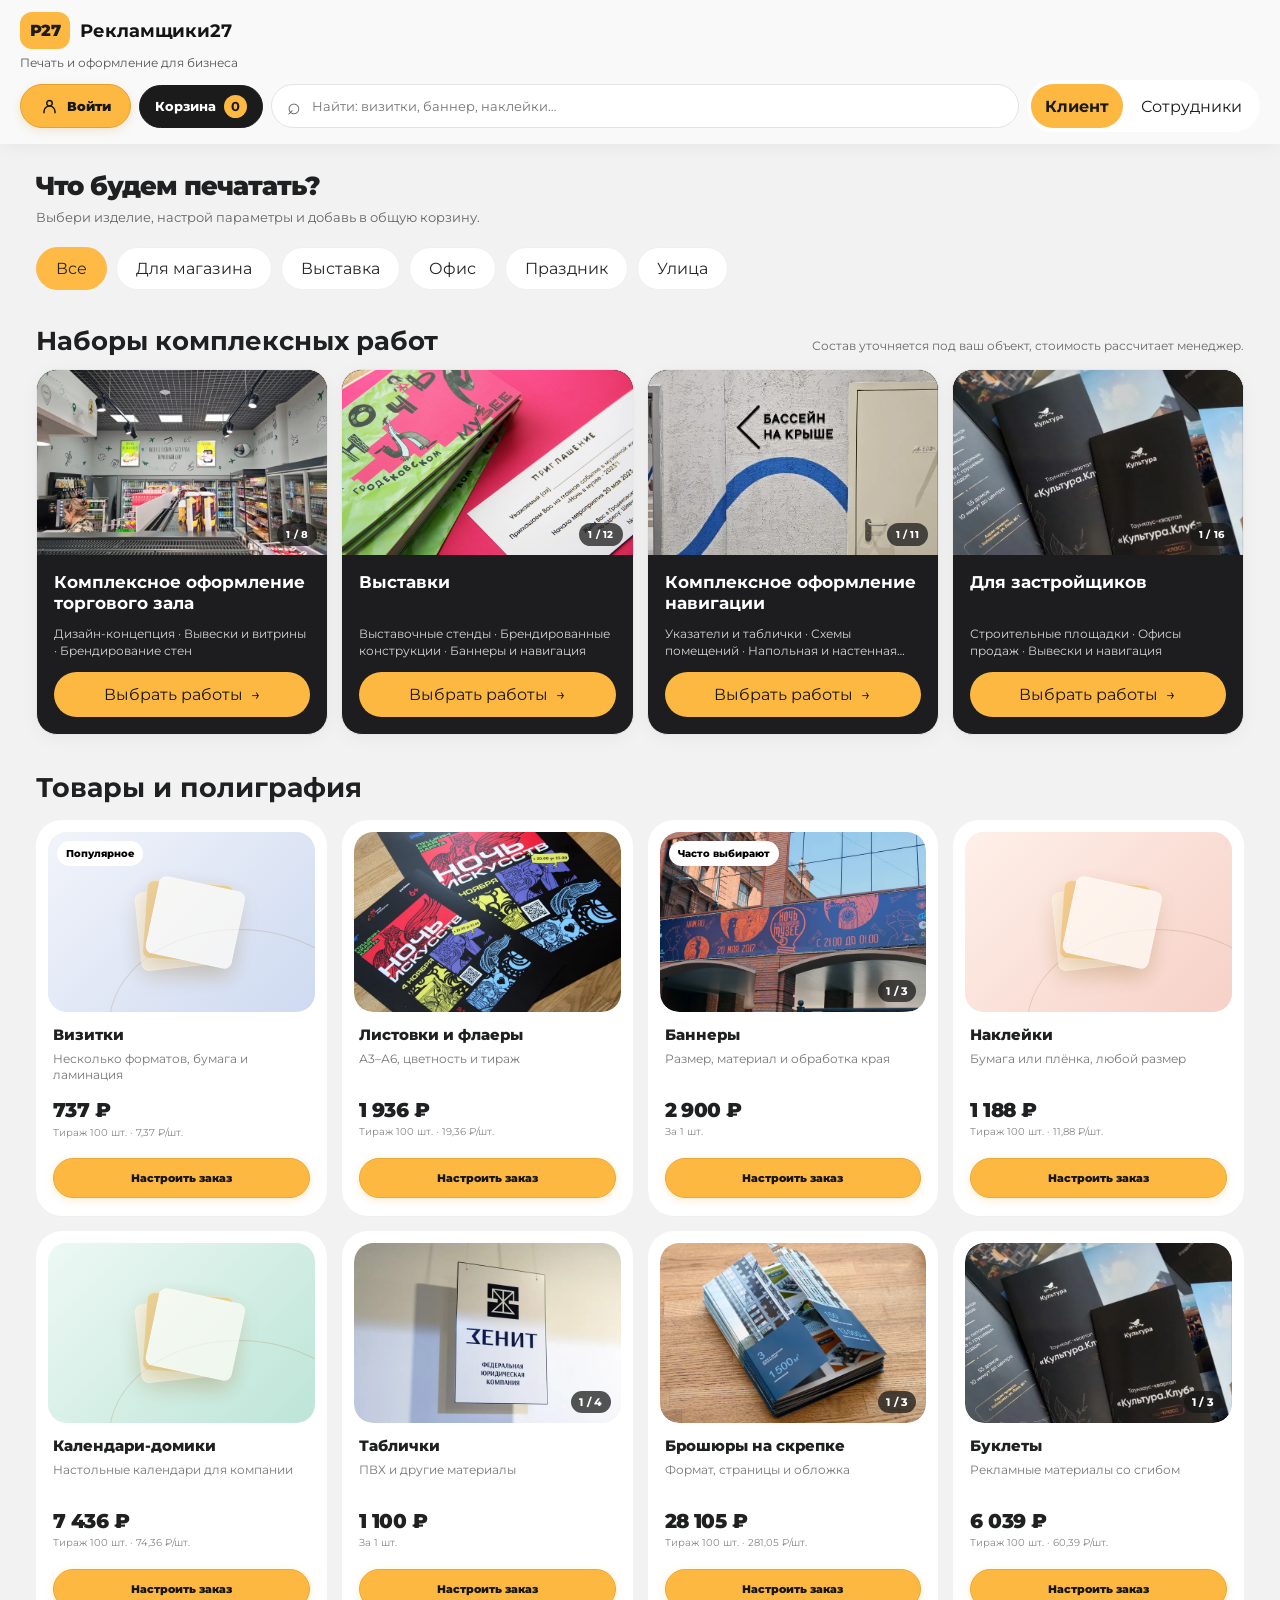
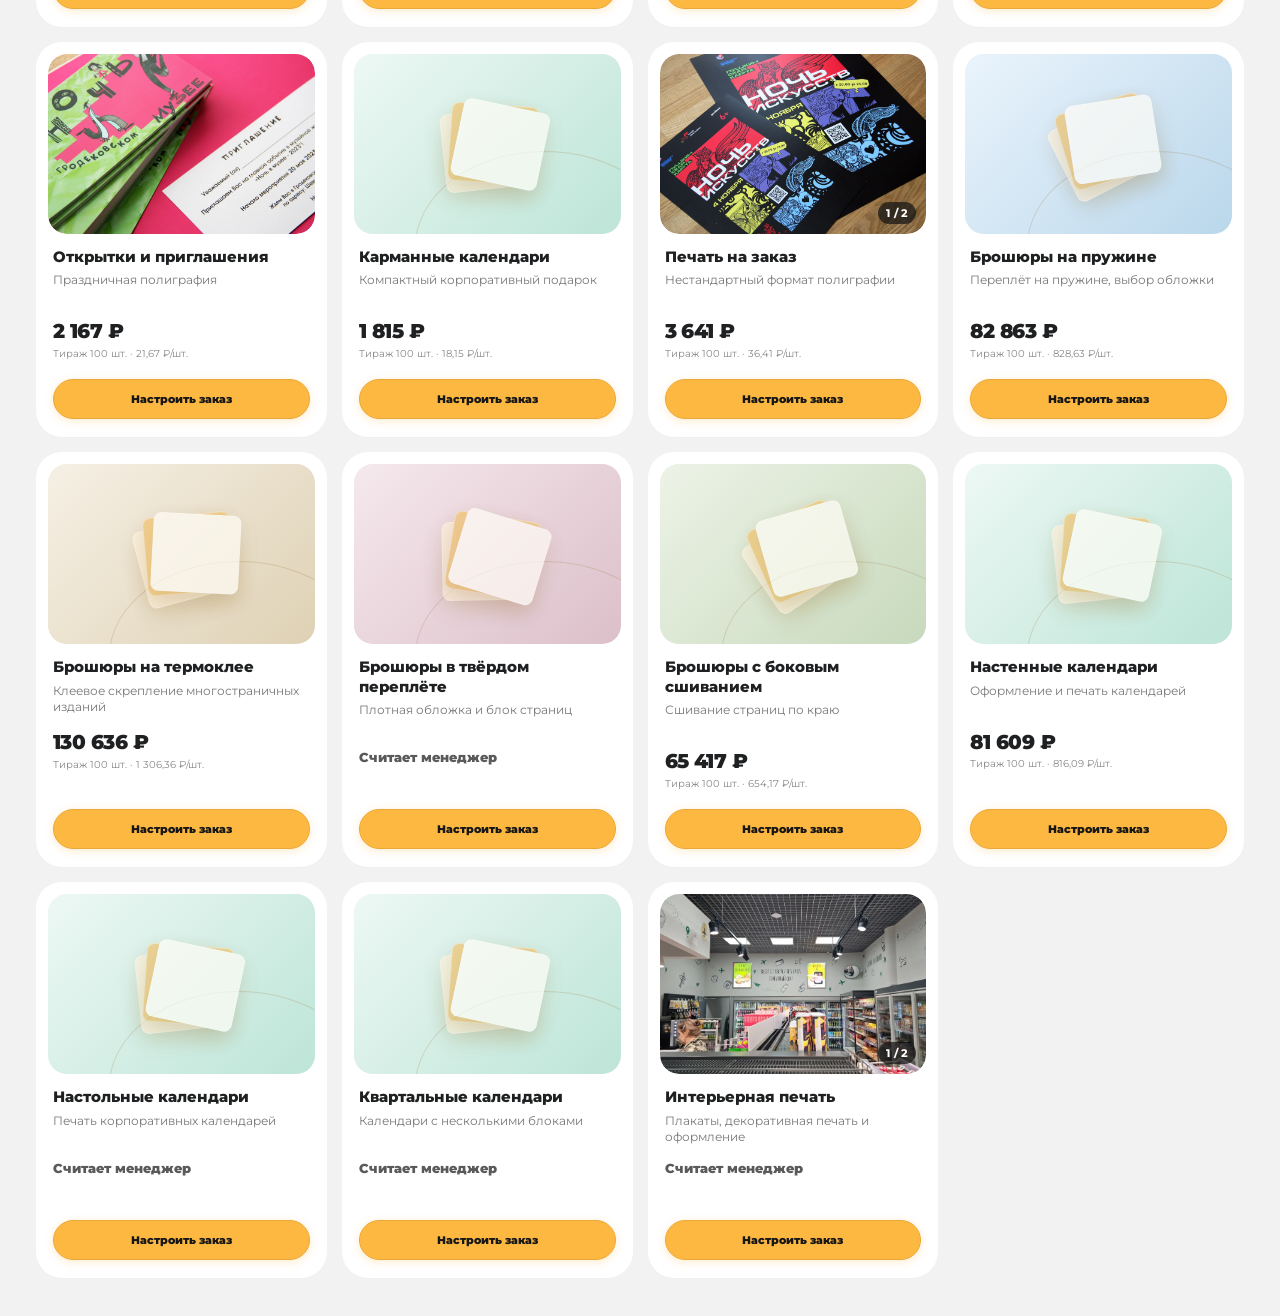
==== commit a1666a18: "Сайт из z69j0z cd3bedb: единый формат цены в каталоге вместо «от N ₽» (PR #27) Co-Authored-By: Claud" ====
--- a/index.html
+++ b/index.html
@@ -9,8 +9,8 @@
       href="https://fonts.googleapis.com/css2?family=Montserrat:wght@400;500;700&display=swap"
       rel="stylesheet"
     />
-    <script type="module" crossorigin src="/assets/index-D6lUwYhv.js"></script>
-    <link rel="stylesheet" crossorigin href="/assets/index-C42GDwEN.css">
+    <script type="module" crossorigin src="/assets/index-BhtMv9xC.js"></script>
+    <link rel="stylesheet" crossorigin href="/assets/index-DYPCChb6.css">
   </head>
   <body>
     <div id="root"></div>
--- a/assets/index-DYPCChb6.css
+++ b/assets/index-DYPCChb6.css
@@ -0,0 +1 @@
+.workspace-sidebar{min-width:0;display:flex;flex-direction:column;gap:16px;align-self:start}.sheet-layout-preview{min-width:0;background:#fff;color:#1a1a1a;border-radius:40px;padding:26px 28px 22px;font-family:inherit}.sheet-layout-preview__header{margin-bottom:18px}.sheet-layout-preview__header h3{margin:0 0 6px;font-size:1.25rem;font-weight:700;letter-spacing:-.02em;line-height:1.3}.sheet-layout-preview__header p{margin:0;color:#777;font-size:.83rem;line-height:1.4}.sheet-layout-preview__label{display:block;font-size:.82rem;font-weight:600;margin-bottom:8px}.sheet-layout-preview__select{display:block;width:100%;min-width:0;min-height:46px;padding:10px 14px;background:#fff;color:#262626;border:1px solid #dedede;border-radius:14px;font-size:.82rem;line-height:1.3;text-overflow:ellipsis}.sheet-layout-preview__select:focus-visible,.sheet-layout-preview__details summary:focus-visible{outline:2px solid #b97600;outline-offset:3px}.sheet-layout-preview__canvas{margin-top:16px;border-radius:18px;background:#f8f8f6;padding:13px 14px 11px}.sheet-layout-preview__canvas-caption{display:flex;align-items:baseline;justify-content:space-between;flex-wrap:wrap;gap:5px 12px;color:#737373;font-size:.75rem;line-height:1.4;margin-bottom:4px}.sheet-layout-preview__canvas-caption span:first-child{font-weight:650;color:#333}.sheet-layout-preview__svg{display:block;width:100%;height:216px;max-width:100%;margin:auto}.sheet-layout-preview__numbers{margin-top:16px;display:grid;grid-template-columns:minmax(0,1fr) 1px minmax(0,1fr);align-items:center;gap:16px}.sheet-layout-preview__stat{min-width:0;display:flex;flex-direction:column;gap:4px}.sheet-layout-preview__stat strong{font-size:1.65rem;font-weight:750;line-height:1.15;letter-spacing:-.02em;font-variant-numeric:tabular-nums}.sheet-layout-preview__stat strong small{font-size:.82rem;font-weight:500;letter-spacing:0}.sheet-layout-preview__stat span{font-size:.74rem;line-height:1.4;color:#767676}.sheet-layout-preview__separator{width:1px;height:42px;background:#ececec}.sheet-layout-preview__info{margin:14px 0 0;font-size:.77rem;color:#686868;line-height:1.4}.sheet-layout-preview__warning,.sheet-layout-preview__empty{background:#fff7e8;color:#704919;border-radius:14px;padding:14px;margin:14px 0 0;line-height:1.5;font-size:.83rem}.sheet-layout-preview__hint{margin:12px 0 0;padding:12px 14px;border-radius:14px;background:#f4f4f1;color:#4d4d4d;font-size:.78rem;line-height:1.5}.sheet-layout-preview__details{margin-top:14px;color:#7a7a7a;font-size:.74rem;line-height:1.5}.sheet-layout-preview__details summary{cursor:pointer;width:fit-content}.sheet-layout-preview__details p{margin:8px 0 0}@media (max-width: 768px){.workspace-sidebar .summary-card{order:-1}}@media (max-width: 480px){.sheet-layout-preview{padding:24px 20px 20px;border-radius:32px}.sheet-layout-preview__svg{height:205px}.sheet-layout-preview__numbers{gap:12px}.sheet-layout-preview__stat strong{font-size:1.45rem}}.sheet-layout-preview__reference{margin-top:16px;padding:14px 16px;display:flex;align-items:baseline;flex-wrap:wrap;gap:4px 10px;border-radius:16px;background:#faf7f0;color:#34312a}.sheet-layout-preview__reference strong{font-size:1.2rem;white-space:nowrap}.sheet-layout-preview__reference span{font-size:.78rem}.sheet-layout-preview__reference p{flex:1 0 100%;margin:4px 0 0;color:#716a5e;line-height:1.5;font-size:.75rem}.sheet-layout-preview__reference-alert{margin:14px 0 4px;padding:13px 15px;border-radius:14px;background:#fff6e5;border:1px solid #efc96d;color:#4c3716;display:flex;flex-direction:column;gap:5px;font-size:.82rem;line-height:1.5}.sheet-layout-preview__reference-alert strong{font-size:.9rem}.sheet-layout-preview__reference-alert span{color:#665132}.showcase-quick-backdrop{position:fixed;top:0;right:0;bottom:0;left:0;z-index:2900;background:#101113c2;-webkit-backdrop-filter:blur(8px);backdrop-filter:blur(8px);display:flex;justify-content:center;align-items:center;padding:18px}.showcase-quick-dialog{position:relative;width:min(760px,100%);max-height:min(93dvh,960px);overflow-y:auto;overscroll-behavior:contain;border-radius:28px;background:#fff;color:#202124;box-shadow:0 28px 100px #0005;font-family:Montserrat,system-ui,sans-serif}.showcase-quick-dialog *{box-sizing:border-box}.showcase-quick-hero{position:relative;overflow:hidden;min-height:188px;display:flex;flex-direction:column;justify-content:end;padding:34px 38px;color:#fff;background:#171717}.showcase-quick-hero img,.showcase-quick-hero-shade{position:absolute;top:0;right:0;bottom:0;left:0;width:100%;height:100%;object-fit:cover}.showcase-quick-hero-shade{background:linear-gradient(90deg,#06070ad4,#06070a6b)}.showcase-quick-hero span,.showcase-quick-hero h2{position:relative;z-index:1;max-width:590px}.showcase-quick-hero span{color:#fdb841;font-size:12px;font-weight:800;letter-spacing:.06em;text-transform:uppercase}.showcase-quick-hero h2{margin:9px 0 0;font-size:clamp(24px,3.2vw,34px);line-height:1.18;letter-spacing:-.03em}.showcase-quick-close{position:absolute;z-index:3;top:16px;right:16px;display:grid;place-items:center;border:1px solid #ffffff70;background:#1b1b1bb0;color:#fff;width:39px;height:39px;border-radius:50%;font-size:29px;line-height:1;cursor:pointer}.showcase-quick-form{padding:23px 36px 32px;display:grid;gap:22px}.showcase-quick-intro{color:#5e6063;font-size:14px;margin:0;line-height:1.5}.showcase-quick-services{border:0;padding:0;margin:0;min-width:0}.showcase-quick-services legend,.showcase-quick-field{font-weight:700;font-size:13px;color:#292a2c}.showcase-quick-services legend{padding:0 0 12px}.showcase-quick-chip-grid{display:flex;flex-wrap:wrap;gap:9px}.showcase-quick-chip{display:inline-flex;align-items:center;gap:9px;border:1px solid #e0e1e3;border-radius:22px;padding:10px 13px;font-size:12px;font-weight:650;cursor:pointer;color:#343538;background:#f7f7f7;transition:background .18s ease,border-color .18s ease,transform .18s ease}.showcase-quick-chip.is-selected{background:#fff3d5;border-color:#ffc04e;color:#282219}.showcase-quick-chip:hover{transform:translateY(-1px)}.showcase-quick-chip input{position:absolute;opacity:0;width:1px;height:1px}.showcase-quick-chip:has(input:focus-visible){outline:3px solid #bc7800;outline-offset:3px}.showcase-quick-chip span{font-size:16px;color:#ac710f}.showcase-quick-field-row{display:grid;grid-template-columns:1fr 1fr;gap:14px}.showcase-quick-field{display:grid;gap:8px;min-width:0}.showcase-quick-field input,.showcase-quick-field select,.showcase-quick-field textarea{width:100%;min-width:0;border:1px solid #d9dbdd;border-radius:15px;padding:13px 14px;background:#fff;color:#252525;font:500 13px Montserrat,system-ui,sans-serif}.showcase-quick-field input,.showcase-quick-field select{min-height:46px}.showcase-quick-field textarea{resize:vertical;min-height:80px}.showcase-quick-calculator{border:1px solid #ebebeb;border-radius:20px;background:#f7f7f7;padding:17px;display:grid;grid-template-columns:minmax(0,1fr) 190px;align-items:center;gap:20px}.showcase-quick-calculator strong{font-size:14px}.showcase-quick-calculator p{font-size:12px;line-height:1.55;margin:6px 0 0;color:#666}.showcase-quick-actions{display:flex;flex-wrap:wrap;align-items:center;gap:10px}.showcase-quick-actions button{min-height:46px;border-radius:50px;padding:12px 19px;font:800 13px Montserrat,system-ui,sans-serif;cursor:pointer}.showcase-quick-primary{background:#fdb841;border:1px solid #fdb841;color:#191919}.showcase-quick-primary:hover{background:#ffcc65}.showcase-quick-secondary{background:#fff;border:1px solid #dedede;color:#3c3c3c}.showcase-quick-secondary:hover{background:#f5f5f5}.showcase-quick-primary span{padding-left:10px;font-size:17px}.showcase-quick-dialog :focus-visible{outline:3px solid #c78716;outline-offset:3px}@media (max-width:620px){.showcase-quick-backdrop{padding:0;align-items:flex-end}.showcase-quick-dialog{max-height:96dvh;border-radius:24px 24px 0 0;width:100%}.showcase-quick-hero{padding:27px 21px;min-height:152px}.showcase-quick-form{padding:22px 18px max(22px,env(safe-area-inset-bottom));gap:18px}.showcase-quick-field-row,.showcase-quick-calculator{grid-template-columns:1fr;gap:13px}.showcase-quick-actions{display:grid}.showcase-quick-actions button{width:100%}.showcase-quick-chip{font-size:11px}}@media (prefers-reduced-motion:reduce){.showcase-quick-chip{transition:none!important}}.market-bundles{margin:24px 0 32px;scroll-margin-top:112px}.market-bundles__heading{display:flex;gap:22px;align-items:end;justify-content:space-between;margin:0 0 14px}.market-bundles__heading span{font-size:11px;letter-spacing:.11em;text-transform:uppercase;color:#815715;font-weight:850}.market-bundles__heading h3{font-size:clamp(20px,2vw,27px);line-height:1.15;margin:5px 0 0}.market-bundles__heading p{max-width:440px;color:#696969;font-size:12px;line-height:1.5;margin:0}.market-bundles__grid{display:grid;grid-template-columns:repeat(4,minmax(0,1fr));gap:13px}.market-bundle{overflow:hidden;border:1px solid #e7e7e7;border-radius:21px;background:#1d1d1f;color:#fff;box-shadow:0 4px 18px #0000000b;transition:transform .18s,box-shadow .18s}.market-bundle:hover{transform:translateY(-2px);box-shadow:0 9px 24px #0002}.market-bundle__photo{width:100%;height:136px;display:block;border:0;padding:0;position:relative;overflow:hidden;background:#333;cursor:pointer}.market-bundle__photo img{display:block;width:100%;height:100%;object-fit:cover;transition:transform .3s}.market-bundle:hover .market-bundle__photo img{transform:scale(1.04)}.market-bundle__photo>.market-bundle__tag{position:absolute;left:11px;top:11px;background:#fdb841;color:#171717;border-radius:999px;padding:5px 9px;font-size:10px;font-weight:800}.market-bundle__body{padding:14px;min-width:0;display:flex;flex-direction:column;gap:9px}.market-bundle__body h4{font-size:clamp(14px,1.3vw,17px);line-height:1.25;margin:0;min-height:2.5em}.market-bundle__body p{font-size:11px;line-height:1.45;color:#d5d5d5;margin:0;min-height:3em;display:-webkit-box;-webkit-line-clamp:2;-webkit-box-orient:vertical;overflow:hidden}.market-bundle__body button{border:0;background:#fdb841;color:#171717;border-radius:999px;min-height:41px;width:100%;font-weight:850;font-size:12px;display:flex;align-items:center;justify-content:center;gap:8px;cursor:pointer}.market-bundle__body button:hover{background:#ffd078}@media (max-width:950px){.market-bundles__grid{grid-template-columns:repeat(2,minmax(0,1fr))}.market-bundle__photo{height:150px}.market-bundle__body h4{min-height:0}}@media (max-width:580px){.market-bundles{margin:17px 0 25px}.market-bundles__heading{display:block}.market-bundles__heading p{margin:7px 0 0}.market-bundles__grid{gap:9px}.market-bundle{border-radius:15px}.market-bundle__photo{height:103px}.market-bundle__body{padding:10px;gap:7px}.market-bundle__body h4{font-size:12px;min-height:3em}.market-bundle__body p{font-size:10px;min-height:2.6em}.market-bundle__body button{font-size:10px;padding:5px 6px;min-height:38px}.market-bundle__photo>.market-bundle__tag{left:7px;top:7px;font-size:9px;padding:4px 6px}}@media (prefers-reduced-motion:reduce){.market-bundle,.market-bundle__photo img{transition:none!important}}.market-bundle__photo .market-photo-cycle--bundle{height:100%}.market-bundle__photo .market-photo-cycle__image{transition:none;transform:none}.market-bundle:hover .market-bundle__photo .market-photo-cycle__image{transform:none}.market-bundle__photo .market-photo-cycle__counter{left:auto;top:auto;right:10px;bottom:9px;background:#171717b8;color:#fff;padding:5px 9px;font-size:10px}@media (min-width:951px){.market-bundle__photo{height:185px}.market-bundle__body{padding:17px;gap:11px}.market-bundle__body p{font-size:12px}.market-bundle__body button{font-size:13px;min-height:45px}}@media (prefers-reduced-motion:reduce){.market-bundle__photo .market-photo-cycle__image{animation:none!important}}.product-config__overlay{position:fixed;top:0;right:0;bottom:0;left:0;z-index:2150;background:#131313bb;display:grid;place-items:center;padding:16px;-webkit-backdrop-filter:blur(3px);backdrop-filter:blur(3px)}.product-config{width:min(775px,100%);max-height:calc(100dvh - 32px);display:flex;flex-direction:column;overflow:hidden;border-radius:26px;background:#fff;box-shadow:0 23px 70px #0004;color:#1b1b1b}.product-config__top{padding:18px 22px;display:flex;align-items:center;justify-content:space-between;gap:16px;border-bottom:1px solid #e9e9e9}.product-config__identity{display:flex;align-items:center;min-width:0;gap:13px}.product-config__identity img{width:64px;height:64px;object-fit:cover;border-radius:14px;background:#f4f4f4}.product-config__identity small{font-size:11px;font-weight:750;color:#9b6818}.product-config__identity h2{font-size:clamp(20px,3vw,26px);line-height:1.2;margin:4px 0 0}.product-config__close{width:43px;height:43px;border-radius:50%;background:#fff;border:1px solid #e4e4e4;font-size:26px;flex:0 0 43px;cursor:pointer}.product-config form{min-height:0;display:flex;flex-direction:column;flex:1}.product-config__scroll{overflow-y:auto;overscroll-behavior:contain;padding:18px 24px;flex:1}.product-config__lead{font-size:13px;line-height:1.6;color:#626262;margin:0 0 16px}.product-config fieldset{margin:0 0 16px;border:1px solid #e7e7e7;border-radius:18px;padding:16px;min-width:0}.product-config legend{font-size:14px;font-weight:850;padding:0 7px}.product-config__variant-grid{display:flex;gap:8px;flex-wrap:wrap}.product-config__variant-grid label{display:flex;align-items:center;min-height:40px;padding:8px 12px;border:1px solid #ddd;border-radius:999px;background:#fff;font-size:12px;cursor:pointer}.product-config__variant-grid label.is-selected{border-color:#e3ac3b;background:#fff0c7;font-weight:800}.product-config__variant-grid input{accent-color:#c48c1a;margin-right:7px}.product-config__fields{display:grid;grid-template-columns:repeat(2,minmax(0,1fr));gap:13px}.product-config__field{min-width:0;display:flex;flex-direction:column;gap:6px;font-size:12px;font-weight:700}.product-config__field input:not([type=checkbox]),.product-config__field select,.product-config__field textarea{width:100%;min-width:0;min-height:42px;border:1px solid #d7d7d7;border-radius:12px;padding:10px 12px;background:#fff;font:inherit;font-weight:400;color:#191919}.product-config__field textarea{resize:vertical}.product-config__field input[type=file]{font-size:11px}.product-config__field small,.product-config__error{color:#a32626;font-size:11px;line-height:1.35}.product-config__check{display:flex;align-items:center;gap:9px;font-size:12px;line-height:1.4;cursor:pointer}.product-config__check input{width:17px;height:17px;accent-color:#c88b17}.product-config__brief{display:grid;gap:14px}.product-config__note{margin:0;font-size:11px;color:#777;line-height:1.55}.product-config__footer{display:grid;grid-template-columns:minmax(0,1fr) auto;gap:10px 17px;align-items:center;padding:16px 24px;border-top:1px solid #e9e9e9;background:#fff}.product-config__footer>div{display:grid;gap:3px;min-width:0}.product-config__footer small{color:#777;font-size:11px}.product-config__footer strong{font-size:20px;overflow-wrap:anywhere}.product-config__footer span{font-size:11px;color:#888}.product-config__submit{background:#fdb841;border:0;color:#151515;font-weight:850;min-height:48px;padding:10px 20px;border-radius:99px;cursor:pointer;box-shadow:0 3px 10px #fdb84138}.product-config__submit span{color:inherit;font-size:17px}.product-config__submit:hover{background:#fbc45a;box-shadow:0 6px 16px #e9ac3780}.product-config__submit:disabled{opacity:.5;cursor:not-allowed}.product-config__details{grid-column:1/-1;justify-self:start;background:transparent;border:0;padding:3px 0;color:#755419;text-decoration:underline;font-size:12px;cursor:pointer}@media (max-width:640px){.product-config__overlay{padding:6px;align-items:end}.product-config{max-height:calc(100dvh - 12px);border-radius:22px 22px 12px 12px}.product-config__top{padding:12px 15px}.product-config__identity img{width:51px;height:51px}.product-config__scroll{padding:13px 15px}.product-config fieldset{padding:13px}.product-config__fields{grid-template-columns:1fr}.product-config__footer{padding:12px 15px;grid-template-columns:1fr}.product-config__footer strong{font-size:17px}.product-config__submit{width:100%}}.store-page{--store-yellow: #ffba45;--store-ink: #1f2021;--store-paper: #f2f2f2;--store-line: #e6e6e6;--store-muted: #6b6d72;min-height:100vh;background:var(--store-paper);color:var(--store-ink);font-family:Montserrat,system-ui,-apple-system,BlinkMacSystemFont,Segoe UI,sans-serif;padding-bottom:32px}.store-page *,.store-page *:before,.store-page *:after{box-sizing:border-box}.store-page button,.store-page input{font:inherit}.store-page button{cursor:pointer}.store-page a{text-decoration:none;color:inherit}.store-page :focus-visible{outline:3px solid #ba791b;outline-offset:3px}.store-sr-only{position:absolute;height:1px;width:1px;overflow:hidden;clip:rect(0,0,0,0);white-space:nowrap}.store-preview-strip{text-align:center;background:var(--store-yellow);font-size:12px;letter-spacing:.03em;font-weight:750;padding:8px 12px}.store-header{display:flex;align-items:center;gap:22px;max-width:1480px;padding:19px 36px;margin:0 auto;min-width:0}.store-brand{display:inline-flex;align-items:center;gap:10px;font-size:20px;font-weight:800;letter-spacing:-.035em;white-space:nowrap}.store-brand__mark{background:var(--store-yellow);padding:8px 10px;border-radius:12px;font-weight:900;font-size:19px;letter-spacing:-.05em}.store-search{flex:1;min-width:120px;max-width:790px;background:#fff;border:1px solid #e7e7e7;height:48px;display:flex;align-items:center;gap:9px;padding:0 17px;border-radius:30px;color:#787878}.store-search:focus-within{box-shadow:0 0 0 2px #ffba4599;border-color:#edb64e}.store-search input{border:0;outline:0;background:transparent;flex:1;min-width:0;font-size:13px;color:#1f2021;height:100%}.store-search input::placeholder{color:#999}.store-search button{border:0;background:transparent;padding:3px 5px;color:#626262;font-size:22px;line-height:1}.store-header__actions{display:flex;align-items:center;gap:10px;margin-left:auto}.store-login{border:0;background:#fff;border-radius:26px;font-size:13px;font-weight:650;padding:15px 20px;white-space:nowrap}.store-cart-trigger{border:0;background:var(--store-ink);color:#fff;display:flex;align-items:center;gap:9px;border-radius:25px;padding:11px 15px;font-size:13px;font-weight:750;white-space:nowrap}.store-cart-trigger b{display:inline-flex;justify-content:center;align-items:center;background:var(--store-yellow);color:#1d1d1d;width:24px;height:24px;border-radius:50%;font-weight:850}.store-cart-trigger:hover,.store-product__configure:hover{background:#373737}.store-container{max-width:1480px;margin:0 auto;padding:16px 36px 70px}.store-main{width:100%}.store-intro{margin:17px 0 19px;max-width:730px}.store-eyebrow{font-size:11px;display:inline-block;color:#8c610c;font-weight:850;text-transform:uppercase;letter-spacing:.12em;margin-bottom:8px}.store-intro h1{font-size:clamp(26px,3vw,42px);font-weight:850;letter-spacing:-.045em;line-height:1.15;margin:0 0 8px}.store-intro p{color:#696a6c;max-width:640px;font-size:14px;line-height:1.6;margin:0}.store-categories{display:flex;flex-wrap:wrap;align-items:center;gap:9px;margin:22px 0 31px}.store-category{border:1px solid #efefef;border-radius:24px;background:#fff;color:#272727;font-size:13px;font-weight:730;padding:11px 19px;transition:background .15s,transform .15s}.store-category:hover{background:#fff5e4;transform:translateY(-1px)}.store-category--active{background:var(--store-yellow);border-color:var(--store-yellow)}.store-section{margin:0 0 33px}.store-section__heading{display:flex;align-items:baseline;justify-content:space-between;gap:14px;margin-bottom:15px}.store-section__heading h2{font-size:clamp(20px,2vw,27px);font-weight:850;letter-spacing:-.04em;margin:0}.store-section__heading span{font-size:12px;color:#8a8a8a}.store-bundles{display:grid;grid-template-columns:repeat(3,minmax(0,1fr));gap:15px}.store-bundle{min-width:0;min-height:223px;background:var(--store-ink);color:#fff;border-radius:30px;padding:23px 22px 21px;display:flex;flex-direction:column;overflow:hidden}.store-bundle__heading{display:flex;justify-content:flex-end}.store-bundle__tag{border-radius:25px;background:var(--store-yellow);color:#1d1d1d;padding:7px 12px;font-size:11px;font-weight:830}.store-bundle h3{margin:3px 0 7px;font-size:clamp(20px,2vw,27px);line-height:1.15;font-weight:850;letter-spacing:-.03em}.store-bundle p{margin:0;font-size:13px;line-height:1.5;color:#c6c6c6}.store-bundle .store-bundle__pieces{font-size:11px;color:#a9a9a9;margin:8px 0 18px}.store-bundle__bottom{display:flex;justify-content:space-between;align-items:flex-end;gap:7px;margin-top:auto}.store-bundle__no-price{color:#d9d9d9;max-width:170px;font-size:12px;line-height:1.35}.store-bundle__button{flex:none;padding:11px 14px;border:0;border-radius:25px;color:#111;font-size:12px;font-weight:800;background:var(--store-yellow)}.store-bundle__button:hover,.store-product__configure:hover{transform:translateY(-1px)}.store-bundle-detail{margin-top:14px;background:#fff;border:1px solid var(--store-line);border-radius:24px;padding:20px;display:grid;gap:12px}.store-bundle-detail h3{font-size:17px;margin:0 0 5px}.store-bundle-detail p{font-size:13px;color:var(--store-muted);margin:0}.store-bundle-detail__items{display:flex;flex-wrap:wrap;gap:8px}.store-bundle-detail__items a{border:1px solid #e5e5e5;display:flex;gap:6px;align-items:center;font-size:12px;background:#fafafa;border-radius:18px;padding:9px 12px;font-weight:650}.store-bundle-detail__items a svg{width:15px;height:15px}.store-bundle-detail__close{background:none;border:0;padding:4px;color:#805600;justify-self:start;text-decoration:underline;font-size:12px}.store-products{display:grid;grid-template-columns:repeat(4,minmax(0,1fr));gap:15px}.store-product{min-width:0;display:flex;flex-direction:column;background:#fff;border-radius:26px;padding:12px;overflow:hidden;box-shadow:0 1px 1px #00000004;transition:box-shadow .2s,transform .2s}.store-product:hover{transform:translateY(-2px);box-shadow:0 8px 25px #0000000e}.store-product__art-link{position:relative;display:block;border-radius:19px;overflow:hidden}.store-product__badge{position:absolute;left:9px;top:9px;background:#fff;padding:6px 9px;border-radius:20px;font-size:10px;font-weight:800}.store-art{height:clamp(160px,15vw,230px);background:#f5f5f5;display:flex;align-items:center;justify-content:center;overflow:hidden;position:relative}.store-art__cards{position:relative;width:130px;height:100px;transform:rotate(-7deg)}.store-art__cards i{display:block;position:absolute;width:106px;height:66px;border-radius:7px;background:#fff;box-shadow:0 6px 14px #00000013;border:1px solid #ececec}.store-art__cards i:nth-child(1){transform:rotate(-18deg);left:0;top:15px}.store-art__cards i:nth-child(2){transform:rotate(15deg);left:25px;top:17px}.store-art__cards i:nth-child(3){left:15px;top:23px;background:linear-gradient(90deg,#fff 0,#fff 78%,#ffba45 78%,#ffba45 88%,#fff 88%)}.store-art__stack{width:90px;height:115px;position:relative}.store-art__stack i{display:block;position:absolute;width:83px;height:106px;background:#fff;border:1px solid #e6e6e6;box-shadow:0 5px 10px #00000012;border-radius:4px}.store-art__stack i:nth-child(1){transform:rotate(-11deg);left:-12px;top:1px}.store-art__stack i:nth-child(2){transform:rotate(7deg);left:10px;top:4px}.store-art__stack i:nth-child(3){left:0;top:0;background:linear-gradient(#ffba45 0,#ffba45 19%,#fff 19%)}.store-art__banner{background:#242424;border-radius:6px;padding:19px 25px;color:#ffba45;font-size:clamp(11px,1.2vw,17px);font-weight:850;box-shadow:0 9px 14px #00000010}.store-art__stickers{position:relative;width:110px;height:110px}.store-art__stickers i{position:absolute;display:block;width:64px;height:64px;border-radius:50%;background:#ffba45;border:7px solid white;box-shadow:0 5px 9px #00000019}.store-art__stickers i:nth-child(1){left:2px;top:10px}.store-art__stickers i:nth-child(2){left:37px;top:36px;background:#e8a636}.store-art__stickers i:nth-child(3){left:19px;top:23px}.store-art__calendar{position:relative;width:94px;height:118px;background:#fff;box-shadow:0 5px 14px #00000015;border:1px solid #e8e8e8;border-radius:5px}.store-art__calendar span{position:absolute;width:100%;height:27px;background:#1f1f1f;border-radius:4px 4px 0 0}.store-art__calendar i{position:absolute;left:20px;top:52px;width:56px;height:40px;background:#f3f3f3;border-radius:2px}.store-art__plate{border:9px solid white;background:#c9dce5;box-shadow:0 7px 11px #00000014;padding:13px 21px;font-size:16px;font-weight:850;color:#3c4146}.store-art__brochure{width:95px;height:118px;background:#fff;border-left:11px solid #ffba45;box-shadow:0 5px 14px #00000015;position:relative}.store-art__brochure span{position:absolute;inset:0 0 auto 0;height:10px;background:#eee}.store-art__brochure i{position:absolute;top:38px;left:22px;height:3px;width:48px;background:#e4e4e4;box-shadow:0 11px #e4e4e4,0 22px #e4e4e4}.store-art__booklet{display:flex;box-shadow:0 6px 14px #00000012;transform:perspective(300px) rotateY(7deg)}.store-art__booklet i{display:block;width:44px;height:114px;background:#fff;border-left:2px solid #ececec}.store-art__booklet i:nth-child(2){background:#ffecbb}.store-art__postcard{width:130px;height:94px;background:#fff;border:1px solid #eaeaea;box-shadow:0 7px 12px #00000012;display:grid;place-items:center;transform:rotate(-5deg)}.store-art__postcard span{font-family:Georgia,serif;font-style:italic;color:#bb850c;font-size:12px}.store-product__body{padding:13px 5px 6px;display:flex;flex-direction:column;flex:1}.store-product h3{font-size:15px;line-height:1.3;font-weight:800;margin:0 0 6px}.store-product h3 a:hover{text-decoration:underline}.store-product__subtitle{font-size:12px;color:#777;line-height:1.4;margin:0;min-height:33px}.store-product__pricing{margin:14px 0 9px}.store-product__price{font-size:clamp(17px,1.6vw,23px);font-weight:850;line-height:1.2;letter-spacing:-.025em;margin:0 0 3px}.store-product__price--muted{color:#5a5a5a;font-size:13px;line-height:1.3;letter-spacing:0}.store-product__unit{font-size:10px;line-height:1.4;color:#888;margin:0;min-height:14px}.store-product__configure{display:inline-flex;gap:7px;align-items:center;justify-content:center;font-size:12px;font-weight:830;padding:11px 12px;background:var(--store-yellow);border-radius:21px;margin-top:auto;width:100%;transition:transform .15s}.store-product__configure:hover{background:#ffc96a}.store-product__configure svg{width:15px;height:15px}.store-empty{padding:30px;background:#fff;border-radius:20px}.store-empty h3{margin:0 0 5px}.store-empty p{font-size:13px;color:#777}.store-empty button{border:0;background:var(--store-yellow);border-radius:20px;padding:10px 16px;font-weight:800}.store-info{background:#fff6df;color:#433511;border-radius:15px;padding:14px 16px;font-size:12px;line-height:1.4;display:flex;justify-content:space-between;gap:10px;align-items:center;margin-bottom:21px}.store-info button{border:0;background:transparent;font-size:24px;color:#6a4f15}.store-help{background:#fff;border-radius:26px;padding:23px;margin-top:20px}.store-help span{font-weight:800;font-size:17px}.store-help p{color:#666;font-size:13px}.store-help a{display:inline-flex;align-items:center;gap:8px;background:var(--store-ink);color:#fff;border-radius:24px;padding:12px 16px;font-size:12px;font-weight:800}.store-mobile-nav{display:none}@media (max-width: 1000px){.store-header{gap:12px;padding-left:22px;padding-right:22px}.store-container{padding-left:22px;padding-right:22px}.store-products{grid-template-columns:repeat(3,minmax(0,1fr))}.store-bundles{grid-template-columns:repeat(2,minmax(0,1fr))}}@media (max-width: 720px){.store-page{padding-bottom:92px}.store-preview-strip{font-size:10px;line-height:1.25}.store-header{display:grid;grid-template-columns:1fr auto;padding:16px 18px 12px;gap:13px}.store-brand{font-size:17px}.store-brand__mark{font-size:16px;padding:7px 9px}.store-header__actions{justify-self:end}.store-login{display:none}.store-cart-trigger{font-size:12px;padding:8px 12px}.store-cart-trigger svg{display:none}.store-search{grid-column:1 / -1;grid-row:2;max-width:none;height:45px;padding:0 13px}.store-container{padding:12px 18px 25px}.store-intro{margin:14px 0 16px}.store-intro h1{font-size:27px}.store-intro p{font-size:13px}.store-categories{flex-wrap:nowrap;overflow-x:auto;gap:7px;margin:18px -18px 25px;padding:0 18px 8px;scrollbar-width:thin}.store-category{flex:0 0 auto;font-size:12px;padding:10px 14px}.store-section{margin-bottom:28px}.store-section__heading{margin-bottom:12px}.store-section__heading h2{font-size:22px}.store-section__heading span{font-size:10px}.store-bundles{grid-template-columns:1fr;gap:11px}.store-bundle{min-height:195px;border-radius:27px;padding:20px}.store-bundle h3{font-size:24px}.store-bundle__pieces{margin-bottom:12px!important}.store-products{grid-template-columns:repeat(2,minmax(0,1fr));gap:10px}.store-product{padding:8px;border-radius:20px}.store-product__art-link{border-radius:14px}.store-art,.store-product__photo{height:150px}.store-product__body{padding:10px 4px 5px}.store-product h3{font-size:13px}.store-product__subtitle{font-size:10px;min-height:35px}.store-product__badge{font-size:9px;padding:5px 7px}.store-product__price{font-size:16px}.store-product__unit{font-size:10px}.store-product__configure{font-size:11px;padding:10px 9px}.store-mobile-nav{position:fixed;z-index:99;bottom:0;left:0;right:0;padding:7px 8px max(9px,env(safe-area-inset-bottom));background:#fff;border-top:1px solid #e8e8e8;display:grid;grid-template-columns:repeat(4,1fr);box-shadow:0 -8px 25px #0000000d}.store-mobile-nav>a,.store-mobile-nav>button{background:none;border:none;display:flex;align-items:center;justify-content:center;flex-direction:column;font-size:10px;font-weight:650;gap:4px;color:#565656;padding:3px 2px}.store-mobile-nav [aria-current=page]{color:#a56a05}.store-mobile-nav svg{width:20px;height:20px}}@media (max-width: 400px){.store-container{padding:10px 14px 20px}.store-categories{margin-left:-14px;margin-right:-14px;padding-left:14px;padding-right:14px}.store-art,.store-product__photo{height:118px}.store-product__subtitle{min-height:43px}.store-product__price--muted{font-size:11px}.store-brand{font-size:15px}}@media (prefers-reduced-motion: reduce){.store-page *,.store-page *:before,.store-page *:after{transition:none!important;animation:none!important}}.store-product__photo{width:100%;height:100%;display:block;object-fit:cover;border-radius:inherit}.store-product__art-link{overflow:hidden}.store-product__actions{display:flex;gap:8px;margin-top:auto}.store-product__actions>*{flex:1 1 0;min-width:0}.store-product__add{border:none;border-radius:22px;background:var(--store-yellow);color:var(--store-ink);font-size:12px;font-weight:800;padding:11px 7px}.store-product__add:hover{background:#ffcc72}.store-product__add:disabled{opacity:.45;cursor:not-allowed}.store-product__actions .store-product__configure{width:auto;margin-top:0;background:#f2f2f2;font-size:12px;font-weight:750}.store-product__actions .store-product__configure:hover{background:#e7e7e7}.store-product__actions .store-product__configure svg{display:none}.store-bundles-pending{border:1px dashed #dfd7c7;border-radius:20px;padding:20px;display:flex;align-items:center;gap:14px;background:#fff;color:#292929}.store-bundles-pending strong{font-size:15px}.store-bundles-pending p{margin:5px 0 0;color:#656565;font-size:12px;line-height:1.5}.store-bundles-pending__icon{background:#fff4dc;color:#a66d09;padding:13px;border-radius:13px}.store-cart-overlay{position:fixed;z-index:160;top:0;right:0;bottom:0;left:0;background:#0009;display:flex;justify-content:flex-end}.store-cart-drawer{height:100%;width:min(100%,440px);background:#fff;overflow-y:auto;padding:26px 24px 30px;display:flex;flex-direction:column;box-shadow:-20px 0 55px #0002}.store-cart-drawer__header{display:flex;justify-content:space-between;align-items:start;gap:10px}.store-cart-drawer__header h2{font-size:27px;margin:0}.store-cart-drawer__header p{color:#777;font-size:13px;margin:5px 0 0}.store-cart-drawer__close{background:#f5f5f5;border:none;border-radius:50%;width:38px;height:38px;font-size:26px;line-height:1}.store-cart-drawer__notice{background:#fff4db;border-radius:13px;font-size:12px;line-height:1.55;margin:20px 0;padding:12px 14px}.store-cart-empty{padding:25px 0;color:#777;font-size:14px}.store-cart-drawer__items{display:flex;flex-direction:column;gap:12px}.store-cart-line{display:flex;justify-content:space-between;gap:10px;border:1px solid #e7e7e7;border-radius:17px;padding:13px}.store-cart-line__info{display:flex;flex-direction:column;gap:6px}.store-cart-line__info strong{font-size:14px}.store-cart-line__info span{color:#757575;font-size:12px}.store-cart-line__info a{font-size:12px;font-weight:750;text-decoration:underline}.store-cart-line>button{background:none;border:0;color:#a63b31;font-size:12px;font-weight:750}.store-cart-drawer__footer{margin-top:auto;padding-top:24px}.store-cart-drawer__footer p{color:#777;font-size:12px;line-height:1.5}.store-cart-drawer__footer a{display:flex;gap:9px;align-items:center;justify-content:center;background:#202020;color:#fff;border-radius:26px;padding:15px;font-weight:800;font-size:13px}@media (max-width:720px){.store-product__actions{gap:5px}.store-product__add,.store-product__actions .store-product__configure{padding:9px 6px;font-size:10px}.store-cart-drawer{padding:18px 16px 80px}}@media (max-width:380px){.store-product__actions{flex-direction:column}}.market-app{--market-yellow:#FDB841;--market-ink:#171717}.market-app .header{gap:16px;background:#f2f2f2}.market-brand{flex:0 0 auto}.market-brand__home{display:flex;align-items:center;gap:10px;padding:0;border:0;background:transparent;color:#151515;text-align:left}.market-brand__mark{display:inline-grid;place-items:center;border-radius:12px;background:#fdb841;color:#1c1c1c;padding:9px 10px;letter-spacing:-.035em;font-weight:850}.market-brand p{font-size:12px}.market-header-search{display:flex;align-items:center;gap:9px;flex:1 1 210px;max-width:480px;min-width:150px;height:45px;padding:0 15px;background:#fff;border:1px solid #e3e3e3;border-radius:99px}.market-header-search:focus-within{box-shadow:0 0 0 2px #fdb84166}.market-header-search span{font-size:23px;color:#696969}.market-header-search input{background:transparent;border:0;min-width:0;outline:none;flex:1;font-size:13px}.market-header-actions{display:flex;align-items:center;gap:8px}.market-header-login,.market-header-cart{min-height:42px;padding:9px 15px;border-radius:99px;font-size:13px;font-weight:750;white-space:nowrap}.market-header-login{background:#fff;border:1px solid #e6e6e6}.market-header-cart{display:flex;align-items:center;gap:8px;background:#1b1b1b;color:#fff;border:1px solid #1b1b1b}.market-header-cart b{width:23px;height:23px;display:grid;place-items:center;border-radius:99px;background:#fdb841;color:#191919}.market-catalog{min-height:unset!important;padding-bottom:0!important}.market-catalog .store-container{padding-top:26px;padding-bottom:38px}.market-catalog__heading{align-items:center}.market-catalog__heading p{margin:8px 0 0;font-size:13px;color:#656565}.market-catalog__bundles-note{font-size:12px;line-height:1.5;color:#696969;margin:-10px 0 21px}.market-products{grid-template-columns:repeat(5,minmax(0,1fr))}.market-products .store-product{height:100%;display:flex;flex-direction:column}.market-products .store-product__art-link{border:0;padding:0;cursor:pointer;width:100%;background:#f4f4f4}.market-products .store-product__photo{height:180px;object-fit:cover}.market-products .store-art{height:180px}.market-products .store-product__actions{display:grid;grid-template-columns:1fr 1fr;gap:6px;align-items:stretch}.market-products .store-product__add,.market-products .store-product__configure{min-height:40px;width:100%;margin:0;display:flex;align-items:center;justify-content:center;padding:8px 6px;border:0;border-radius:99px;font-size:11px;font-weight:750;text-align:center}.market-products .store-product__add{background:#fdb841;color:#191919}.market-products .store-product__add:disabled{opacity:.45;cursor:not-allowed}.market-products .store-product__configure{background:#f0f0f0;color:#191919}.market-products .store-product__configure:hover{background:#ece0c6}.market-products .store-product__pricing{min-height:51px}.market-link-button{padding:0;border:0;background:transparent;text-align:left;font-size:inherit;font-weight:inherit;color:inherit}.market-link-button:hover{text-decoration:underline}.market-notice{position:sticky;top:0;z-index:18;display:flex;justify-content:space-between;align-items:center;gap:15px;max-width:1450px;margin:0 auto;padding:12px 20px;background:#fff2cd;border-radius:16px;font-size:13px;line-height:1.5;box-shadow:0 6px 16px #0000000d}.market-notice button{border:0;background:transparent;font-size:23px}.market-current-cart{margin-top:18px}.market-current-cart__button{width:100%;min-height:49px;background:#1b1b1b;color:#fff;border:0;border-radius:99px;font-size:15px;font-weight:750}.market-current-cart__button:hover{background:#333}.market-current-cart__cancel{margin-top:8px;width:100%;min-height:40px;border:1px solid #ddd;background:#fff;border-radius:99px}.market-current-cart .hint{margin:8px 0}@media (min-width:769px){.workspace[data-product=banner]{align-items:stretch;grid-template-columns:repeat(2,minmax(0,1fr))}.workspace[data-product=banner]>.form-card{height:100%}.workspace[data-product=banner]>.workspace-sidebar{display:flex;flex-direction:column;align-self:stretch}.workspace[data-product=banner] .summary-card{flex:1;display:flex;flex-direction:column}.workspace[data-product=banner] .summary-request-action{margin-top:auto}}.market-detail{background:#f2f2f2;padding:12px 24px 8px}.market-detail__container{max-width:1450px;margin:0 auto;background:#fff;border-radius:32px;padding:clamp(18px,3vw,34px)}.market-detail__breadcrumbs{display:flex;align-items:center;gap:9px;color:#737373;font-size:13px;margin:0 0 22px}.market-detail__breadcrumbs button{border:0;background:transparent;text-decoration:underline;text-underline-offset:3px;color:#454545;cursor:pointer}.market-detail__breadcrumbs span:last-child{color:#242424;font-weight:700}.market-detail__body{display:grid;grid-template-columns:minmax(0,1fr) minmax(0,1fr);gap:clamp(20px,4vw,56px);align-items:start}.market-detail__gallery{min-width:0}.market-detail__stage{position:relative;display:grid;place-items:center;height:clamp(300px,34vw,480px);border-radius:24px;background:#f3f3f3;overflow:hidden;touch-action:pan-y}.market-detail__stage>img{display:block;width:100%;height:100%;object-fit:cover;animation:market-photo-appear .22s ease both}@keyframes market-photo-appear{0%{opacity:.5}to{opacity:1}}.market-detail__stage .store-art{width:100%;height:100%;min-height:0}.market-detail__stage:focus-visible,.market-detail__thumb:focus-visible{outline:3px solid #ffbb4c;outline-offset:2px}.market-detail__arrow{position:absolute;top:50%;transform:translateY(-50%);border:0;background:#fffffff2;width:42px;height:42px;border-radius:50%;font-size:30px;color:#161616;box-shadow:0 4px 12px #0002;cursor:pointer;line-height:1}.market-detail__arrow--prev{left:13px}.market-detail__arrow--next{right:13px}.market-detail__counter{position:absolute;right:15px;bottom:14px;border-radius:99px;padding:6px 11px;background:#171717c7;color:#fff;font-size:12px;font-weight:800}.market-detail__thumbs{display:flex;gap:9px;max-width:100%;overflow-x:auto;padding:12px 2px 4px;scrollbar-width:thin}.market-detail__thumb{flex:0 0 83px;height:69px;border:2px solid transparent;border-radius:12px;background:#f4f4f4;overflow:hidden;padding:0;cursor:pointer}.market-detail__thumb--active{border-color:#fdb841;box-shadow:0 0 0 1px #e3a22c}.market-detail__thumb img{display:block;width:100%;height:100%;object-fit:cover}.market-detail__photo-caption{color:#747474;font-size:12px;line-height:1.5;margin:9px 0 0}.market-detail__copy{min-width:0}.market-detail__eyebrow{color:#956317;text-transform:uppercase;letter-spacing:.1em;font-weight:850;font-size:12px}.market-detail__copy h1{color:#171717;line-height:1.15;font-size:clamp(26px,3vw,42px);margin:12px 0 13px}.market-detail__copy .market-detail__intro{font-size:15px;color:#626262;line-height:1.55;margin:0 0 21px}.market-detail__price{display:flex;flex-direction:column;gap:7px;background:#fff7e7;border:1px solid #ffedc5;border-radius:19px;padding:18px;margin:0 0 16px}.market-detail__price small{color:#725622;font-size:13px}.market-detail__price strong{color:#171717;line-height:1.2;overflow-wrap:anywhere;font-size:clamp(25px,3vw,36px)}.market-detail__price span{font-size:12px;color:#725e39;line-height:1.45}.market-detail__actions{display:grid;grid-template-columns:1fr 1fr;gap:10px;margin:0 0 23px}.market-detail__primary,.market-detail__secondary{display:flex;align-items:center;justify-content:center;gap:8px;min-height:52px;padding:12px 14px;border-radius:99px;text-decoration:none;text-align:center;font-size:14px;font-weight:850;cursor:pointer}.market-detail__primary{background:#fdb841;color:#171717}.market-detail__primary:hover{background:#f8ae2e}.market-detail__secondary{background:#181818;color:#fff;border:0}.market-detail__secondary:hover{background:#343434}.market-detail__primary:disabled,.market-detail__secondary:disabled{cursor:not-allowed;opacity:.48}.market-detail__facts{display:grid;grid-template-columns:1fr 1fr;gap:14px}.market-detail__facts section{min-width:0;padding:18px;background:#f7f7f7;border-radius:20px}.market-detail__facts h2{font-size:17px;color:#1b1b1b;margin:0 0 13px}.market-detail__facts ul{margin:0;padding:0 0 0 18px;color:#4e4e4e;line-height:1.65;font-size:13px}.market-detail__facts li+li{margin-top:5px}.market-detail__facts p{font-size:12px;line-height:1.55;color:#626262;margin:12px 0 0}.market-detail__facts p strong{color:#242424}.market-detail__disclaimer{margin:16px 0 0;color:#757575;font-size:12px;line-height:1.55}.market-related{background:#f2f2f2;padding:10px 24px 60px}.market-related__container{max-width:1450px;margin:0 auto;background:#fff;border-radius:32px;padding:clamp(20px,3vw,32px)}.market-related__heading span{font-size:12px;color:#9b6d23;font-weight:750}.market-related__heading h2{margin:7px 0 24px;font-size:clamp(22px,3vw,30px)}.market-related__grid{display:grid;grid-template-columns:repeat(4,minmax(0,1fr));gap:14px}.market-related__item{display:flex;flex-direction:column;align-items:stretch;text-align:left;gap:10px;min-width:0;padding:12px;border:1px solid #e9e9e9;border-radius:20px;background:#fff;cursor:pointer;transition:transform .18s ease,box-shadow .18s ease}.market-related__item:hover{transform:translateY(-2px);box-shadow:0 7px 24px #00000010}.market-related__media{display:block;width:100%;height:clamp(125px,15vw,200px);border-radius:14px;background:#f4f4f4;overflow:hidden}.market-related__media img,.market-related__media .store-art{width:100%;height:100%;object-fit:cover}.market-related__name{font-size:16px;font-weight:850;color:#171717;line-height:1.3}.market-related__subtitle{color:#757575;font-size:12px;line-height:1.4;min-height:2.8em}.market-related__link{color:#201b11;font-size:12px;font-weight:800;background:#fdb841;border-radius:99px;padding:10px 11px;margin-top:auto;text-align:center}@media (max-width:970px){.market-detail__body{grid-template-columns:1fr 1fr;gap:20px}.market-detail__facts{grid-template-columns:1fr}.market-related__grid{grid-template-columns:repeat(2,minmax(0,1fr))}}@media (max-width:720px){.market-detail{padding:10px 12px 0}.market-detail__container{padding:16px;border-radius:22px}.market-detail__body{grid-template-columns:1fr;gap:18px}.market-detail__stage{height:clamp(260px,74vw,360px);border-radius:18px}.market-detail__copy h1{font-size:29px}.market-detail__actions,.market-detail__facts{grid-template-columns:1fr 1fr}.market-related{padding:12px 12px 35px}.market-related__container{border-radius:22px;padding:17px}}@media (max-width:440px){.market-detail__facts,.market-detail__actions{grid-template-columns:1fr}.market-related__grid{grid-template-columns:1fr 1fr;gap:8px}.market-related__item{padding:8px;gap:7px;border-radius:15px}.market-related__media{height:132px}.market-related__name{font-size:14px}.market-related__subtitle{font-size:11px}.market-related__link{font-size:11px;padding:9px 4px}.market-detail__thumb{flex-basis:70px;height:60px}}.market-bottom-nav{display:none}.market-modal-backdrop{position:fixed;top:0;right:0;bottom:0;left:0;z-index:120;display:flex;justify-content:flex-end;background:#0009}.market-basket{width:min(520px,100vw);height:100%;overflow:auto;background:#fff;display:flex;flex-direction:column;box-shadow:-12px 0 40px #0003}.market-basket__head{display:flex;align-items:start;justify-content:space-between;gap:12px;padding:26px 24px 10px}.market-basket__head span{color:#8f661b;font-size:11px;font-weight:850}.market-basket__head h2{margin:6px 0 0;font-size:28px}.market-basket__head small{font-size:18px;color:#999}.market-basket__head button,.market-checkout__head button{width:39px;height:39px;flex:0 0 39px;border:1px solid #e4e4e4;border-radius:50%;background:#fff;font-size:25px}.market-basket__note{margin:0;padding:8px 24px 18px;color:#777;font-size:12px;line-height:1.55}.market-basket__list{padding:0 24px;flex:1}.market-basket__empty{border-radius:22px;background:#f5f5f5;padding:32px 22px;color:#646464;line-height:1.6}.market-basket__item{display:flex;justify-content:space-between;gap:14px;border-top:1px solid #eee;padding:17px 0}.market-basket__item-content{flex:1;min-width:0}.market-basket__item h3{margin:0 0 8px;font-size:15px}.market-basket__item p{color:#666;line-height:1.55;font-size:11px;margin:0 0 12px;overflow-wrap:anywhere}.market-basket__item-price{flex:0 0 130px;text-align:right;font-size:13px;font-weight:850}.market-basket__item-actions{display:flex;flex-wrap:wrap;gap:12px}.market-basket__item-actions button{padding:0;background:transparent;border:0;text-decoration:underline;font-size:12px;color:#7a550c}.market-basket__footer{position:sticky;bottom:0;padding:17px 24px 22px;background:#fff;border-top:1px solid #eee}.market-basket__total{display:flex;align-items:center;justify-content:space-between;gap:16px;margin-bottom:14px}.market-basket__total strong{font-size:22px}.market-basket__footer p{font-size:11px;color:#777;line-height:1.55;margin:8px 0}.market-basket__checkout{width:100%;border:0;border-radius:99px;padding:14px 18px;background:#fdb841;color:#161616;font-weight:850}.market-basket__checkout:disabled{opacity:.45;cursor:not-allowed}.market-checkout{position:absolute;left:50%;top:50%;transform:translate(-50%,-50%);width:min(620px,calc(100vw - 24px));max-height:calc(100dvh - 24px);overflow:auto;background:#fff;border-radius:26px;padding:25px;z-index:122;box-shadow:0 10px 60px #0005}.market-checkout__head{display:flex;align-items:start;justify-content:space-between;gap:12px}.market-checkout__head span{font-size:12px;color:#8f661b}.market-checkout__head h2{font-size:25px;margin:4px 0 15px}.market-checkout__note,.market-checkout__warning,.market-checkout__tip{font-size:12px;line-height:1.5;color:#656565}.market-checkout__warning{padding:12px 15px;border-radius:13px;background:#fff3d6;color:#654500}.market-checkout__fields{display:grid;grid-template-columns:repeat(2,minmax(0,1fr));gap:13px}.market-checkout label{display:flex;flex-direction:column;gap:7px;margin:12px 0;font-size:12px;font-weight:700}.market-checkout input:not([type=checkbox]),.market-checkout textarea,.market-checkout select{width:100%;min-width:0;min-height:43px;border:1px solid #ddd;border-radius:13px;padding:10px 12px;background:#fff;color:#191919;font-weight:400}.market-checkout input[type=file]{font-size:11px}.market-checkout [aria-invalid=true]{border-color:#b42020!important}.market-checkout__consent{display:flex!important;flex-direction:row!important;align-items:flex-start;gap:10px!important;line-height:1.5}.market-checkout__consent input{width:18px;height:18px;flex:0 0 18px;accent-color:#b17b1a}.market-checkout__consent a{text-decoration:underline}.market-checkout__error{padding:9px 12px;border-radius:10px;background:#ffeded;color:#a11919;font-size:12px}.market-checkout__submit{width:100%;padding:14px;border:0;border-radius:99px;background:#fdb841;font-size:15px;font-weight:850}.market-checkout__submit:disabled{opacity:.5}.market-checkout__success{padding:20px 0;line-height:1.6}.market-checkout__success button{background:#fdb841;border:0;padding:12px 20px;border-radius:50px}@media (max-width:1280px){.market-products{grid-template-columns:repeat(4,minmax(0,1fr))}.market-header-search{max-width:320px}}@media (max-width:960px){.market-products{grid-template-columns:repeat(3,minmax(0,1fr))}.market-header-search{order:3;flex-basis:100%;max-width:none}}@media (max-width:720px){.market-app{padding-bottom:72px}.market-app .header{padding:13px 16px}.market-brand p{display:none}.market-brand__home strong{font-size:17px}.market-app .rek27-header-nav{display:none}.market-header-search{order:3;flex-basis:100%;max-width:none}.market-products{grid-template-columns:repeat(2,minmax(0,1fr))}.market-catalog .store-container{padding:14px 17px 25px}.market-catalog__heading{align-items:start}.market-catalog__heading p{font-size:12px}.market-bottom-nav{position:fixed;bottom:0;left:0;right:0;z-index:90;display:grid;grid-template-columns:repeat(4,1fr);padding:6px 8px max(8px,env(safe-area-inset-bottom));border-top:1px solid #e3e3e3;background:#fff;box-shadow:0 -5px 15px #0001}.market-bottom-nav button{display:flex;flex-direction:column;align-items:center;justify-content:center;gap:2px;border:0;background:transparent;font-size:10px;color:#4b4b4b;min-height:45px}.market-bottom-nav button span{font-size:20px}.market-basket__head{padding:18px 16px 8px}.market-basket__note,.market-basket__list{padding-left:16px;padding-right:16px}.market-basket__footer{padding:14px 16px 19px}.market-checkout{padding:17px}.market-checkout__fields{grid-template-columns:1fr;gap:0}}@media (max-width:420px){.market-products .store-product__actions{grid-template-columns:1fr}.market-basket__item{flex-wrap:wrap}.market-basket__item-price{flex-basis:auto;min-width:100%;text-align:left}}@media (prefers-reduced-motion:reduce){.market-app *,.market-app *:before,.market-app *:after{scroll-behavior:auto!important;transition:none!important;animation:none!important}}.market-basket__service{display:inline-flex;border-radius:20px;background:#fff2d1;color:#7a5109!important;padding:5px 9px;font-weight:700}.market-basket__item p{white-space:pre-line}.market-basket__partial{padding:10px 14px;margin:8px 0 12px;background:#fff7e6;border:1px solid #f5deb2;border-radius:14px}.market-basket__partial p{margin:3px 0;color:#664500;line-height:1.5;font-size:12px}.market-basket__partial span{font-weight:400}.market-modal-backdrop--checkout{z-index:145}.market-checkout{width:min(700px,calc(100vw - 24px))}.market-checkout__review{background:#f6f6f6;border-radius:20px;padding:17px 18px;margin:14px 0 18px}.market-checkout__review-head{display:flex;gap:10px;justify-content:space-between;align-items:center}.market-checkout__review-head strong{font-size:17px}.market-checkout__review-head span{font-size:12px;color:#777}.market-checkout__lines{padding:0;margin:12px 0 0;list-style:none;max-height:240px;overflow:auto}.market-checkout__lines li{padding:11px 0;border-top:1px solid #e4e4e4}.market-checkout__lines li>strong{display:block;font-size:14px;color:#1d1d1d}.market-checkout__lines li>span{display:block;margin-top:4px;font-size:11px;color:#a46f14}.market-checkout__lines li>p{margin:6px 0 0;line-height:1.5;color:#666;font-size:12px;white-space:pre-line;overflow-wrap:anywhere}.market-checkout__review-total{display:flex;gap:10px;align-items:center;justify-content:space-between;border-top:1px solid #dedede;padding:14px 0 0;flex-wrap:wrap}.market-checkout__review-total span{font-size:13px;color:#555}.market-checkout__review-total strong{font-size:20px;color:#171717}.market-checkout__partial{margin:9px 0 0;padding:9px 11px;border-radius:10px;background:#fff1d1;font-size:12px;line-height:1.5;color:#654600}.market-checkout__review-note{margin:10px 0 0;font-size:11px;color:#777;line-height:1.5}.market-checkout__section-title{margin:20px 0 10px;font-size:18px}.market-checkout__back{display:block;width:100%;padding:11px;background:transparent;border:0;text-decoration:underline;color:#444;cursor:pointer;font-size:13px}.market-checkout__submit{cursor:pointer}@media (max-width:720px){.market-checkout{border-radius:20px;padding:15px;max-height:calc(100dvh - 16px)}.market-checkout__review{padding:12px 13px;border-radius:14px}.market-checkout__review-total strong{font-size:18px}.market-checkout__lines{max-height:200px}}.market-cart-flight{position:fixed;top:0;left:0;width:54px;height:54px;z-index:300;overflow:hidden;pointer-events:none;border:3px solid #fff;border-radius:15px;background:#fdb841;color:#191919;box-shadow:0 10px 26px #0003;display:grid;place-items:center;animation:market-cart-fly .76s cubic-bezier(.22,.85,.3,1) both;will-change:transform,opacity}.market-cart-flight img{width:100%;height:100%;object-fit:cover;display:block}.market-cart-flight span{font-size:30px;line-height:1;font-weight:800}@keyframes market-cart-fly{0%{opacity:0;transform:translate3d(calc(var(--flight-from-x) - 50%),calc(var(--flight-from-y) - 50%),0) scale(.8) rotate(-5deg)}12%{opacity:1}52%{opacity:1;transform:translate3d(calc(var(--flight-via-x) - 50%),calc(var(--flight-via-y) - 50%),0) scale(.95) rotate(5deg)}89%{opacity:.9}to{opacity:0;transform:translate3d(calc(var(--flight-to-x) - 50%),calc(var(--flight-to-y) - 50%),0) scale(.26) rotate(9deg)}}.market-cart-toast{position:fixed;z-index:310;top:84px;right:clamp(12px,3vw,34px);width:min(420px,calc(100vw - 24px));display:flex;align-items:center;gap:12px;padding:13px 16px;background:#1b1b1b;color:#fff;border:1px solid #3c3c3c;border-radius:19px;box-shadow:0 16px 38px #0004;font-family:inherit;animation:market-cart-toast-enter .28s cubic-bezier(.2,.8,.2,1) both}.market-cart-toast__check{flex:0 0 32px;width:32px;height:32px;display:grid;place-items:center;color:#1b1b1b;background:#fdb841;border-radius:50%;font-size:18px;font-weight:900}.market-cart-toast__copy{flex:1;min-width:0;display:flex;flex-direction:column;gap:3px}.market-cart-toast__copy strong{font-size:13px;line-height:1.3}.market-cart-toast__copy span{font-size:12px;color:#d8d8d8;overflow:hidden;text-overflow:ellipsis;white-space:nowrap}.market-cart-toast__action{flex:0 0 auto;min-height:35px;padding:7px 12px;border:0;border-radius:99px;background:#fdb841;color:#171717;font-weight:800;font-size:12px;cursor:pointer}.market-cart-toast__action:hover{background:#ffd17a}.market-cart-toast__close{flex:0 0 auto;display:grid;place-items:center;width:25px;height:25px;border:0;border-radius:50%;padding:0;color:#e5e5e5;background:transparent;font-size:20px;cursor:pointer}.market-cart-toast button:focus-visible{outline:3px solid #FDB841;outline-offset:3px}@keyframes market-cart-toast-enter{0%{opacity:0;transform:translate3d(0,-9px,0) scale(.97)}to{opacity:1;transform:translateZ(0) scale(1)}}.market-header-cart b.market-cart-count{animation:market-cart-count-pop .35s ease-out both}@keyframes market-cart-count-pop{0%{transform:scale(.8)}55%{transform:scale(1.2)}to{transform:scale(1)}}@media (max-width:720px){.market-cart-toast{top:auto;bottom:calc(78px + env(safe-area-inset-bottom));left:12px;right:12px;width:auto;padding:12px;gap:9px}.market-cart-toast__action{padding:8px 11px}}@media (prefers-reduced-motion:reduce){.market-cart-flight{display:none!important;animation:none!important}.market-cart-toast,.market-header-cart b.market-cart-count{animation:none!important}}.market-app .header{position:sticky;top:0;z-index:70;background:#f9f9f9f7;-webkit-backdrop-filter:blur(14px);backdrop-filter:blur(14px);box-shadow:0 3px 18px #0000000c}.market-catalog{scroll-margin-top:100px}.market-catalog__product-title{display:flex;align-items:end;justify-content:space-between;gap:15px;margin:12px 0 17px}.market-catalog__product-title span{font-size:11px;text-transform:uppercase;letter-spacing:.1em;color:#936a2a;font-weight:850}.market-catalog__product-title h3{font-size:clamp(20px,2.5vw,27px);margin:5px 0 0;line-height:1.15}.market-catalog__product-title p{font-size:12px;color:#686868;line-height:1.5;max-width:380px;margin:0}.market-products .store-product__actions{grid-template-columns:minmax(0,1.25fr) minmax(0,.85fr);gap:6px}.market-products .store-product__add{background:#fdb841;color:#171717;border:1px solid #eaa83a;box-shadow:0 2px 9px #fdb84144;font-size:11px;font-weight:850}.market-products .store-product__add:hover{background:#ffcf6c;box-shadow:0 4px 15px #eaaa3985}.market-products .store-product__configure{border:1px solid #ddd;background:#fff}.market-detail__primary{border:0;box-shadow:0 3px 11px #fdb84155}.market-detail__primary:hover{box-shadow:0 6px 18px #fdb84188}.market-app .mode-notice:not(.mode-notice--manager){font-size:11px;line-height:1.4;padding-top:7px;padding-bottom:7px}@media (max-width:900px){.market-app .header{padding:11px 15px}.market-brand p{display:none}.market-catalog__product-title{align-items:start;flex-direction:column;gap:6px}}@media (max-width:600px){.market-app .header{gap:6px 10px;padding:9px 12px}.market-brand__mark{padding:7px}.market-brand__home strong{font-size:13px}.market-header-search{order:3;min-width:100%;height:37px;flex-basis:100%;max-width:none}.market-app .header-right{flex:1;width:auto;justify-content:flex-end}.market-header-actions{gap:5px}.market-header-login,.market-header-cart{min-height:37px;padding:7px 11px;font-size:11px}.rek27-header-nav{display:none}.market-catalog .store-container{padding-top:16px}.market-catalog__product-title h3{font-size:21px}.market-products .store-product__actions{grid-template-columns:1fr}.market-products .store-product__add{min-height:43px}.market-products .store-product__configure{min-height:35px}}.market-basket__item p,.market-checkout__lines p{white-space:pre-line}.market-app .rek27-header-nav{display:flex;align-items:center;gap:0}.market-header-catalog{display:inline-flex;align-items:center;justify-content:center;gap:9px;min-height:44px;padding:10px 16px;border:1px solid #e3e0d9;border-radius:99px;background:#fff;color:#242424;font-size:13px;font-weight:800;white-space:nowrap;cursor:pointer;transition:background .2s,box-shadow .2s,border-color .2s}.market-header-catalog:hover{background:#fff7e8;border-color:#efc16b;box-shadow:0 3px 12px #d3a9512b}.market-header-catalog__icon{color:#9a670a;font-size:19px;line-height:1}.market-header-login{display:inline-flex;align-items:center;justify-content:center;gap:8px;min-height:44px;padding:10px 19px;background:#fdb841;border:1px solid #e6a12b;border-radius:99px;color:#171717;font-size:13px;font-weight:850;box-shadow:0 3px 10px #c68d2c30;cursor:pointer;transition:background .2s,box-shadow .2s,transform .2s}.market-header-login:hover{background:#ffd073;box-shadow:0 5px 16px #c68d2c4f;transform:translateY(-1px)}.market-header-login svg{display:block;flex:0 0 19px}.market-header-login:focus-visible,.market-header-catalog:focus-visible{outline:3px solid #b9780e;outline-offset:3px}.market-product-fallback{position:relative;isolation:isolate;display:flex;flex-direction:column;align-items:flex-start;justify-content:space-between;gap:7px;min-height:180px;width:100%;height:100%;padding:16px;overflow:hidden;background:linear-gradient(138deg,#fff5df,#f4d9a2);color:#2b2418;text-align:left}.market-product-fallback:before{content:"";position:absolute;inset:auto -20% -60% 23%;height:106%;border-radius:50%;border:1px solid #9d7c4e3d;pointer-events:none}.market-product-fallback__brand{font-size:11px;font-weight:900;letter-spacing:.02em;position:relative;z-index:1}.market-product-fallback__brand span{font-size:9px;opacity:.8;font-weight:650;margin-left:4px}.market-product-fallback__shape{position:absolute;z-index:0;right:9%;top:12%;width:44%;height:60%;transform:rotate(12deg);opacity:.68}.market-product-fallback__shape i{position:absolute;width:75%;height:73%;right:0;top:15%;border-radius:8px;background:#fff;box-shadow:0 9px 22px #946e2933;border:1px solid #fff7}.market-product-fallback__shape i:nth-child(1){transform:rotate(-18deg) translate(-16%,5%);background:#fff3dd}.market-product-fallback__shape i:nth-child(2){transform:rotate(-8deg) translate(-8%);background:#f2c36c}.market-product-fallback__shape i:nth-child(3){background:#fffdf5}.market-product-fallback strong{font-size:clamp(15px,1.5vw,22px);line-height:1.14;font-weight:850;max-width:80%;position:relative;z-index:1;text-wrap:balance;overflow-wrap:break-word}.market-product-fallback__foot{font-size:10px;font-weight:700;position:relative;z-index:1;opacity:.76}.market-product-fallback--calendar{background:linear-gradient(135deg,#edf8f4,#bde5d7)}.market-product-fallback--brochure{background:linear-gradient(135deg,#f1edf9,#d8cbef)}.market-product-fallback--cards{background:linear-gradient(135deg,#f2f4fa,#cedaf1)}.market-product-fallback--stickers{background:linear-gradient(135deg,#fef0e9,#f6d1c7)}.market-product-fallback--flyers{background:linear-gradient(135deg,#f3ebfc,#d9c5ed)}.market-product-fallback--poster{background:linear-gradient(135deg,#eef3fb,#cad6ef)}.market-product-fallback--banner{background:linear-gradient(135deg,#e8f4f7,#c8e6e8)}.market-product-fallback--plate{background:linear-gradient(135deg,#f0f3f4,#cfdadf)}.market-product-fallback--postcard{background:linear-gradient(135deg,#fdf1f1,#efc6ce)}.market-product-fallback--booklet{background:linear-gradient(135deg,#f7f3de,#dedab2)}.market-products .store-product__art-link .market-product-fallback{height:180px}.market-related__media .market-product-fallback{min-height:0;height:100%;padding:10px}.market-related__media .market-product-fallback strong{font-size:14px;max-width:90%}.market-related__media .market-product-fallback__brand span{display:none}.market-detail__stage .market-product-fallback{min-height:0;padding:clamp(18px,3vw,32px);justify-content:space-between}.market-detail__stage .market-product-fallback strong{font-size:clamp(27px,3.4vw,45px);max-width:76%}@media (max-width:720px){.market-app .rek27-header-nav{display:none}.market-header-login{display:inline-flex;min-height:39px;padding:8px 12px;font-size:12px}.market-header-login svg{width:16px;height:16px;flex-basis:16px}.market-product-fallback{padding:12px}}@media (max-width:420px){.market-header-login{gap:5px;padding:8px 10px;font-size:11px}.market-product-fallback strong{font-size:14px}}@media (prefers-reduced-motion:reduce){.market-header-catalog,.market-header-login{transition:none;transform:none!important}}.market-product-fallback--spiralBrochures{background:linear-gradient(136deg,#eaf4fc,#bad7eb)}.market-product-fallback--glueBrochures{background:linear-gradient(136deg,#f6f0e5,#ded1b4)}.market-product-fallback--hardcoverBrochures{background:linear-gradient(136deg,#f5e9ed,#dcbfc9)}.market-product-fallback--sideStitchBrochures{background:linear-gradient(136deg,#edf3e7,#c7d9bc)}.market-product-fallback--spiralBrochures .market-product-fallback__shape{transform:rotate(-9deg)}.market-product-fallback--glueBrochures .market-product-fallback__shape{transform:rotate(3deg)}.market-product-fallback--hardcoverBrochures .market-product-fallback__shape{transform:rotate(17deg)}.market-product-fallback--sideStitchBrochures .market-product-fallback__shape{transform:rotate(-16deg)}.market-photo-cycle{position:relative;display:block;width:100%;height:100%;min-width:0;overflow:hidden;background:#f0f0f0;isolation:isolate}.market-photo-cycle__image{display:block;width:100%;height:100%;object-fit:cover}.market-photo-cycle__counter{position:absolute;right:10px;bottom:10px;z-index:2;padding:4px 8px;background:#171717ba;color:#fff;border-radius:99px;font-size:11px;font-weight:750;letter-spacing:.02em;pointer-events:none}.market-products .store-product__art-link .market-photo-cycle{height:180px}.market-products .store-product__art-link .market-photo-cycle__image,.market-related__media .market-photo-cycle{height:100%}.market-related__media .market-photo-cycle__counter{font-size:10px;right:7px;bottom:7px}.market-photo-cycle__image--outgoing{position:absolute;top:0;right:0;bottom:0;left:0;z-index:1;pointer-events:none;animation:market-photo-cycle-out .58s ease both}@keyframes market-photo-cycle-out{0%{opacity:1}to{opacity:0}}@media (prefers-reduced-motion:reduce){.market-photo-cycle__image--outgoing{animation:none!important;display:none!important}}@media (min-width:1751px){.market-app .header{display:flex;flex-wrap:nowrap;align-items:center;gap:20px;padding:13px 22px}.market-app .market-brand{flex:0 0 auto}.market-app .header-right{display:flex;flex:1 1 auto;min-width:0;width:auto;align-items:center;justify-content:flex-end;flex-wrap:nowrap;gap:9px}.market-app .market-header-search{order:0;flex:1 1 260px;min-width:185px;max-width:460px;height:44px}.market-app .mode-switch,.market-app .demo-label{flex:0 0 auto}}@media (min-width:721px) and (max-width:1750px){.market-app .header{display:flex;flex-wrap:wrap;align-items:center;gap:10px 16px;padding:12px 20px}.market-app .market-brand{flex:0 0 auto}.market-app .header-right{display:flex;flex:1 1 100%;width:100%;justify-content:flex-start;align-items:center;flex-wrap:wrap;gap:8px}.market-app .market-header-search{order:0;flex:1 1 240px;min-width:200px;max-width:none;height:44px}.market-app .mode-switch{flex:0 0 auto}}@media (max-width:720px){.market-app .header-right{gap:6px 8px}.market-app .market-header-search{order:3;flex-basis:100%;min-width:100%;max-width:none}}.market-products .store-product__actions{grid-template-columns:1fr}@media (max-width:720px){.market-app .market-header-actions{display:none}.market-bottom-nav{grid-template-columns:repeat(3,1fr)}}.market-product-fallback__shape{right:28%;top:18%}.market-header-login--signed{background:#fff;border:1.5px solid #191919;color:#191919;box-shadow:none}.market-header-login__label{max-width:12ch;overflow:hidden;text-overflow:ellipsis;white-space:nowrap}.account-backdrop{position:fixed;top:0;right:0;bottom:0;left:0;z-index:10020;background:#1010109e;display:flex;align-items:center;justify-content:center;padding:18px;overflow-y:auto}.account-panel{background:#fff;border-radius:26px;width:min(670px,100%);max-height:calc(100vh - 36px);overflow-y:auto;box-shadow:0 20px 90px #0003;color:#1c1c1c;padding:30px}.account-panel__head{display:flex;align-items:flex-start;justify-content:space-between;gap:18px}.account-panel__head span{font-size:13px;color:#666}.account-panel__head h2{margin:7px 0 0;font-size:30px}.account-panel__head>button{font-size:30px;background:#f3f3f3;border:0;border-radius:50%;height:42px;min-width:42px;cursor:pointer}.account-panel__demo-flag{margin:22px 0 12px;padding:10px 14px;background:#fff4d8;border-radius:12px;font-size:13px;color:#593e12}.account-panel__tabs{display:flex;background:#f3f3f3;padding:5px;border-radius:14px;gap:5px}.account-panel__tabs button{border:0;background:transparent;border-radius:11px;padding:12px 16px;flex:1;cursor:pointer;font-weight:700}.account-panel__tabs [aria-pressed=true]{background:#ffbb43;color:#171717}.account-panel__text,.account-panel__help{font-size:14px;color:#666;line-height:1.55;margin:15px 0}.account-panel__form{display:grid;gap:14px}.account-panel__form label,.account-panel__profile-grid label{display:grid;gap:7px;font-size:14px;font-weight:600}.account-panel__form input:not([type=checkbox]),.account-panel__profile-grid input,.account-panel__profile-grid select{width:100%;font:inherit;padding:13px 14px;border:1px solid #d8d8d8;border-radius:12px;background:#fff;min-width:0}.account-panel__consent{display:flex!important;align-items:flex-start;gap:12px!important;font-weight:400!important}.account-panel__consent input{width:18px;height:18px;flex-shrink:0;margin-top:2px}.account-panel__consent a{color:#2b649a}.account-panel__primary{border:0;background:#ffba3d;color:#151515;font-weight:800;border-radius:14px;padding:15px;cursor:pointer}.account-panel__demo-open{width:100%;border:1px solid #e4e4e4;background:#f7f7f7;border-radius:12px;padding:15px;font-weight:700;cursor:pointer}.account-panel__error{color:#b32424;margin:0;font-size:14px}.account-panel__status{background:#e8f4e9;border-radius:10px;padding:12px;font-size:14px;margin:0}.account-panel__profile{background:#f8f8f8;border-radius:18px;padding:18px;margin-top:18px}.account-panel__profile-heading,.account-panel__orders-head{display:flex;align-items:center;justify-content:space-between;gap:10px;flex-wrap:wrap}.account-panel__profile-heading h3{margin:4px 0 0}.account-panel__profile-heading span,.account-panel__orders-head span{font-size:12px;color:#626262}.account-panel__fake{background:#ffedc6;border-radius:30px;padding:7px 9px}.account-panel__profile-grid{display:grid;grid-template-columns:1fr 1fr;gap:12px;margin:20px 0}.account-panel__profile p{font-size:12px;color:#6e6e6e}.account-panel__orders{margin-top:25px}.account-panel__orders-head h3{margin:0}.account-panel__order{border:1px solid #ededed;border-radius:14px;padding:14px;display:flex;justify-content:space-between;gap:12px;margin-top:10px}.account-panel__order>div:first-child{display:grid;gap:4px}.account-panel__order>div:first-child span{font-size:12px;color:#717171}.account-panel__order-end{display:grid;justify-items:end;gap:10px}.account-panel__order-end button{border:1px solid #d6d6d6;border-radius:10px;background:#fff;padding:9px;font-weight:700;cursor:pointer}.account-panel__order-status{border-radius:20px;padding:6px 10px;background:#e7efff;font-size:12px;font-weight:700}.account-panel__order-status--ready{background:#dcf6df;color:#16662b}.account-panel__order-status--clarifying{background:#fff2d4;color:#785006}.account-panel__logout{margin-top:18px;border:0;background:transparent;cursor:pointer;color:#6b6b6b;text-decoration:underline}@media (max-width:600px){.account-backdrop{padding:0;align-items:stretch}.account-panel{border-radius:0;max-height:100dvh;padding:20px 16px 32px}.account-panel__head h2{font-size:25px}.account-panel__profile-grid{grid-template-columns:1fr}.account-panel__order{flex-direction:column}.account-panel__order-end{display:flex;justify-content:space-between;align-items:center;flex-wrap:wrap}}.account-panel{width:min(800px,100%)}.account-panel__nav{display:grid;grid-template-columns:1fr 1fr;gap:8px;margin:16px 0 20px;padding:5px;background:#f2f3f4;border-radius:15px}.account-panel__nav button{border:0;background:transparent;border-radius:11px;padding:13px 9px;cursor:pointer;font-weight:750;color:#333}.account-panel__nav button[aria-current=page]{background:#ffba3d;color:#1a1a1a;box-shadow:0 2px 7px #0000000a}.account-panel__nav button span{font-size:12px;background:#ffffff70;padding:3px 7px;border-radius:9px;margin-left:5px}.account-panel__orders-head p{color:#6b6b6b;font-size:13px;line-height:1.5;margin:6px 0}.account-panel__orders-tools{display:flex;align-items:center;gap:12px;justify-content:space-between;flex-wrap:wrap;margin:18px 0 6px}.account-panel__search{flex:1;min-width:170px}.account-panel__search input{width:100%;padding:12px 14px;border:1px solid #dddddd;background:#fff;border-radius:12px;font:inherit;font-size:14px}.account-panel__filters{display:flex;gap:4px;background:#f3f3f3;border-radius:12px;padding:4px}.account-panel__filters button{border:0;background:transparent;padding:10px 12px;border-radius:9px;cursor:pointer;font-weight:700;font-size:13px;white-space:nowrap}.account-panel__filters button[aria-pressed=true]{background:#fff;box-shadow:0 1px 4px #00000012}.account-panel__order{align-items:center;padding:17px;transition:border-color .2s ease,box-shadow .2s ease}.account-panel__order:hover{border-color:#e7b75d;box-shadow:0 4px 15px #00000008}.account-panel__order-main{display:flex;flex-direction:column;gap:6px;min-width:0}.account-panel__order-main strong{font-size:16px;overflow-wrap:anywhere}.account-panel__order-main span{font-size:13px;color:#6e6e6e}.account-panel__order-number{font-weight:600}.account-panel__order-end{min-width:145px;align-items:end}.account-panel__order-end button{padding:10px 13px;transition:background .2s}.account-panel__order-end button:hover{background:#fff5df}.account-panel__ready-inline{color:#207a3b!important;font-weight:750}.account-panel__ready{background:#dff7e5;color:#14652e;border-radius:13px;padding:14px 15px;font-weight:750}.account-panel__back{background:transparent;border:0;padding:6px 0 16px;font-weight:700;cursor:pointer;color:#514019}.account-panel__detail-head{display:flex;gap:15px;justify-content:space-between;align-items:flex-start;flex-wrap:wrap}.account-panel__detail-head span:first-child{color:#757575;font-size:13px}.account-panel__detail-head h3{font-size:25px;margin:6px 0 0}.account-panel__detail-metrics{display:grid;grid-template-columns:1fr 2fr;gap:10px;margin:19px 0}.account-panel__detail-metrics>div{display:grid;gap:6px;background:#f7f7f7;border-radius:14px;padding:16px}.account-panel__detail-metrics span,.account-panel__detail-metrics small{color:#6e6e6e;font-size:12px}.account-panel__detail-metrics strong{font-size:19px}.account-panel__detail-title{font-size:17px;margin:20px 0 9px}.account-panel__detail-items{display:grid;gap:9px;list-style:decimal;padding-left:25px}.account-panel__detail-items li{padding:10px 10px 10px 3px}.account-panel__detail-items p{font-size:13px;color:#626262;margin:5px 0 0;line-height:1.55;white-space:pre-line;overflow-wrap:anywhere}.account-panel__repeat{width:100%;margin-top:15px}.account-panel__profile-form{display:grid;gap:12px}.account-panel__profile-form .account-panel__primary{justify-self:start;padding-inline:20px}.account-panel__empty{padding:26px 14px;text-align:center;background:#f7f7f7;border-radius:13px;color:#666}.account-panel__order-status--accepted{background:#e6efff;color:#2456a4}.account-panel__order-status--in_progress{background:#e9e6ff;color:#51439b}.account-panel__order-status--rejected{background:#f5ecec;color:#863d3d}.account-panel :is(button,input,select,a):focus-visible{outline:3px solid #ba7d13;outline-offset:3px}@media (max-width:600px){.account-panel__orders-tools{align-items:stretch;flex-direction:column}.account-panel__filters{width:100%}.account-panel__filters button{flex:1;padding:10px 7px}.account-panel__detail-metrics{grid-template-columns:1fr}.account-panel__order-end{width:100%;flex-direction:row;align-items:center;gap:8px}.account-panel__order-end button{white-space:nowrap}.account-panel__profile-form .account-panel__primary{justify-self:stretch}}@media (prefers-reduced-motion:reduce){.account-panel__order,.account-panel__order-end button{transition:none}}.account-panel__form select{width:100%;font:inherit;padding:13px 14px;border:1px solid #d8d8d8;border-radius:12px;background:#fff;color:#242424;min-width:0}.manager-vip-panel{border:1px solid #e8d9b5;background:linear-gradient(145deg,#fffcf5,#fff9ec);border-radius:16px;padding:clamp(14px,2.5vw,22px);margin:18px 0;color:#212121}.manager-vip-heading{display:flex;align-items:center;flex-wrap:wrap;gap:10px}.manager-vip-heading h3{margin:0}.manager-vip-badge{display:inline-flex;align-items:center;padding:3px 9px;border:1px solid #e7b34d;border-radius:999px;background:#fef0c8;color:#7c4b00;font-weight:750;font-size:.78rem;letter-spacing:.045em;white-space:nowrap}.manager-vip-toggle{display:flex;align-items:center;gap:10px;margin:12px 0 5px;font-weight:650;cursor:pointer}.manager-vip-toggle input{width:19px;height:19px;accent-color:#e1a125;flex:0 0 auto}.manager-vip-muted{color:#66615a;font-size:.86rem;line-height:1.55;margin:8px 0}.manager-vip-prices{display:grid;grid-template-columns:repeat(2,minmax(0,1fr));gap:10px;margin:14px 0}.manager-vip-prices>div{border:1px solid #e8e3d9;border-radius:12px;background:#fff;padding:11px 13px;display:flex;flex-direction:column;gap:5px;min-width:0}.manager-vip-prices span{font-size:.83rem;color:#5e5e5e}.manager-vip-prices strong{font-size:1.07rem;overflow-wrap:anywhere}.manager-vip-form{display:flex;flex-direction:column;gap:8px}.manager-vip-form label{font-weight:650;font-size:.91rem}.manager-vip-controls{display:flex;align-items:center;gap:9px;flex-wrap:wrap}.manager-vip-controls input{flex:1 1 145px;min-width:0;max-width:300px;padding:10px 12px;border:1px solid #c5c5c5;border-radius:10px;background:#fff;color:#181818;font-size:1rem}.manager-vip-controls .outline-button{min-height:43px}.manager-vip-notice{margin:10px 0 0;font-size:.89rem;font-weight:650}@media (max-width: 420px){.manager-vip-prices{grid-template-columns:minmax(0,1fr)}.manager-vip-controls .outline-button{width:100%}}.incoming-heading-actions{display:flex;flex-wrap:wrap;align-items:center;gap:10px}.incoming-heading-actions .mode-switch{border:1px solid #e1e1e1}.incoming-status:not([class*=incoming-status--]){background:#f1efe9;color:#3d3528}.funnel-hint{margin:-6px 0 12px}.funnel-board{display:grid;grid-auto-flow:column;grid-auto-columns:minmax(232px,1fr);gap:12px;overflow-x:auto;padding:2px 2px 14px;scroll-snap-type:x proximity;overscroll-behavior-x:contain}.funnel-column{background:#f7f5f0;border:1px solid #ebe6dc;border-radius:18px;padding:10px;min-height:220px;scroll-snap-align:start;display:flex;flex-direction:column;gap:8px;transition:background .15s,border-color .15s}.funnel-column--done{background:#f1f8f3;border-color:#dcebe0}.funnel-column--over{background:#fff6dd;border-color:#e3b440;border-style:dashed}.funnel-column-head{display:flex;align-items:center;justify-content:space-between;gap:8px;padding:2px 4px}.funnel-column-head h2{margin:0;font-size:.92rem;line-height:1.25}.funnel-column-head span{min-width:26px;text-align:center;border-radius:999px;background:#fff;border:1px solid #e1dccf;font-size:.8rem;font-weight:700;padding:2px 8px}.funnel-cards{list-style:none;margin:0;padding:0;display:grid;gap:8px}.funnel-cards--row{grid-template-columns:repeat(auto-fill,minmax(232px,1fr));margin-top:10px}.funnel-card{width:100%;text-align:left;display:grid;gap:5px;padding:11px 12px;cursor:grab;border:1px solid #e4e0d6;border-radius:14px;background:#fff;color:var(--color-text);font:inherit;box-shadow:0 1px 2px #281e0a0d}.funnel-card:active{cursor:grabbing}.funnel-card:hover{border-color:#d3b671}.funnel-card--selected{border-color:#b87500;background:#fff9e9;box-shadow:0 0 0 2px #b875002e}.funnel-card--overdue{border-left:5px solid #c0392b}.funnel-card-top{display:flex;align-items:center;justify-content:space-between;gap:6px}.funnel-card-product{font-weight:600;font-size:.9rem;overflow-wrap:anywhere;display:-webkit-box;-webkit-line-clamp:2;-webkit-box-orient:vertical;overflow:hidden}.funnel-card-meta{font-size:.78rem;color:#5d5d5d;overflow-wrap:anywhere}.funnel-card-flag{justify-self:start;font-size:.72rem;font-weight:700;background:#e3efff;color:#194b80;border-radius:999px;padding:2px 8px}.funnel-empty{margin:6px 4px;color:#8a8478;font-size:.82rem}.funnel-rejected{margin:6px 0 4px}.funnel-detail{margin-top:16px;scroll-margin-top:90px}.incoming-detail-heading{display:flex;align-items:center;justify-content:space-between;gap:10px}.funnel-move{display:flex;flex-wrap:wrap;align-items:end;gap:10px;margin:10px 0 16px;padding:14px;border-radius:16px;background:#faf7f0;border:1px solid #eee6d5}.funnel-move .field{margin:0;display:grid;gap:4px;min-width:220px}.funnel-move .field span{font-size:.84rem;font-weight:700}.funnel-move .hint{flex-basis:100%;margin:0}@media (max-width: 720px){.funnel-board{grid-auto-columns:82%}.incoming-heading-actions{width:100%;justify-content:space-between}.funnel-move .field{min-width:0;flex:1 1 100%}.funnel-move .primary-button{width:100%}}.incoming-actions input[type=date]{min-width:150px;min-height:40px;padding:6px 10px;border:1px solid #d8d2c4;border-radius:10px;font:inherit}.funnel-filter{display:flex;gap:6px;overflow-x:auto;padding:2px 2px 10px;scrollbar-width:thin}.funnel-chip{flex:0 0 auto;display:inline-flex;align-items:center;gap:6px;border:1px solid #e1dccf;background:#fff;color:var(--color-text);border-radius:999px;padding:6px 12px;font:inherit;font-size:.84rem;cursor:pointer}.funnel-chip b{font-size:.74rem;background:#f1efe9;border-radius:999px;padding:1px 7px}.funnel-chip--active{background:var(--color-accent);border-color:var(--color-accent);font-weight:700}.funnel-chip--active b{background:#ffffffb3}.funnel-board--single{grid-auto-flow:row;grid-auto-columns:auto;overflow-x:visible}.funnel-board--single .funnel-cards{grid-template-columns:repeat(auto-fill,minmax(232px,1fr))}.staff-login-layout{min-height:67vh;display:grid;place-items:start center;padding:clamp(20px,5vw,70px) 16px 72px;background:#f5f6f7}.staff-login-panel{width:min(100%,640px);padding:clamp(20px,5vw,42px);background:#fff;border:1px solid #e5e5e5;border-radius:26px;box-shadow:0 18px 55px #161a1e0f}.staff-kicker{font-size:.8rem;text-transform:uppercase;letter-spacing:.1em;color:#8b5900;font-weight:800;margin:0 0 12px}.staff-login-panel h1{margin:0 0 14px;font-size:clamp(1.55rem,3vw,2.1rem)}.staff-muted{color:#565b62;line-height:1.55;margin:0 0 24px}.staff-back-link{display:inline-flex;border:0;background:transparent;padding:2px 0;color:#725000;font-weight:700;margin-bottom:20px}.staff-login-form{display:flex;flex-direction:column;gap:9px}.staff-login-form label{font-size:.9rem;font-weight:700}.staff-login-form input{min-height:46px;padding:10px 14px;border:1px solid #cfd1d4;border-radius:12px;background:#fff;width:100%}.staff-login-form input:focus-visible,.staff-period-label select:focus-visible{outline:3px solid #fdb841;outline-offset:2px}.staff-login-form button{margin-top:12px;min-height:46px}.staff-login-notice,.staff-login-info{background:#fff7e4;border-radius:12px;padding:13px;font-size:.9rem;line-height:1.45}.staff-login-info{background:#f1f2f3;color:#535960}.staff-demo-signin{margin-top:28px;border-top:1px solid #e5e5e5;padding-top:22px}.staff-demo-flag{background:#fff0bd;color:#684500;font-size:.72rem;font-weight:800;border-radius:100px;padding:5px 10px}.staff-demo-signin h2{margin:14px 0 6px;font-size:1.18rem}.staff-demo-signin p{color:#555;font-size:.92rem;line-height:1.5}.staff-demo-choices{display:grid;grid-template-columns:repeat(2,minmax(0,1fr));gap:12px;margin-top:18px}.staff-role-choice{text-align:left;padding:18px;display:flex;flex-direction:column;gap:8px;background:#17191b;color:#fff;border:2px solid #17191b;border-radius:18px;transition:border-color .2s ease,transform .2s ease}.staff-role-choice:hover{border-color:#fdb841;transform:translateY(-2px)}.staff-role-choice strong{font-size:1.02rem}.staff-role-choice span{font-size:.82rem;color:#d9dde1;line-height:1.4}.staff-role-label{color:#7c5000;font-size:.84rem;font-weight:800}.staff-report-layout{max-width:1400px;margin:0 auto;padding:clamp(18px,4vw,44px) 22px 65px}.staff-report-header{display:flex;justify-content:space-between;align-items:end;flex-wrap:wrap;gap:16px}.staff-report-header h1{font-size:clamp(1.7rem,4vw,2.35rem);margin:0 0 10px}.staff-report-header .staff-muted{margin-bottom:0}.staff-period-label{display:flex;flex-direction:column;gap:8px;color:#444;font-size:.85rem;font-weight:700}.staff-period-label select{min-height:44px;min-width:145px;border-radius:12px;border:1px solid #cacaca;padding:8px 14px;background:#fff}.staff-demo-report-warning{background:#fff7e5;border:1px solid #f3d88c;border-radius:14px;padding:16px 18px;color:#664500;margin:24px 0;line-height:1.5}.staff-report-kpis{display:grid;grid-template-columns:repeat(3,minmax(0,1fr));gap:14px}.staff-kpi{background:#fff;border:1px solid #e0e2e5;border-radius:20px;padding:clamp(16px,2.2vw,24px);min-width:0;display:flex;flex-direction:column;gap:12px}.staff-kpi span{color:#454950;font-size:.88rem}.staff-kpi strong{font-size:clamp(1.5rem,2.3vw,2.25rem);overflow-wrap:anywhere}.staff-kpi small{color:#697077;font-size:.75rem;line-height:1.4}.staff-kpi--sum strong{font-size:clamp(1.23rem,2vw,1.7rem)}.staff-report-charts{display:grid;grid-template-columns:repeat(2,minmax(0,1fr));gap:16px;margin-top:18px}.staff-chart-card{min-width:0;background:#fff;border:1px solid #e0e2e5;border-radius:22px;padding:20px 16px}.staff-chart-card h2{font-size:1.06rem;margin:0 0 18px 6px}.staff-chart-scroll{max-width:100%;overflow-x:auto;padding-bottom:10px}.staff-bars{display:flex;align-items:flex-end;gap:5px;height:190px;width:100%}.staff-bar-column{flex:1 0 18px;min-width:0;display:flex;height:100%;flex-direction:column;justify-content:flex-end;align-items:center;gap:7px}.staff-bar-height{flex:1;width:100%;display:flex;flex-direction:column;justify-content:flex-end;align-items:center;min-height:0;position:relative}.staff-bar-fill{width:min(100%,28px);min-height:2px;border-radius:5px 5px 0 0;background:#fdb841}.staff-bar-value{margin-bottom:4px;font-size:.7rem;font-weight:700}.staff-bar-label{font-size:.59rem;color:#50545b;white-space:nowrap;line-height:1.5;transform:rotate(-32deg);transform-origin:center center;margin-bottom:4px}.staff-report-footnote{margin-top:20px;color:#52565b;font-size:.9rem;line-height:1.5}.staff-assignment{display:grid;gap:8px;padding:14px;border-radius:14px;border:1px solid #f1d894;background:#fff9e9;margin:12px 0}.staff-assignment .primary-button{justify-self:start}@media (max-width: 880px){.staff-report-charts{grid-template-columns:1fr}}@media (max-width: 680px){.staff-report-kpis{grid-template-columns:repeat(2,minmax(0,1fr))}.staff-demo-choices{grid-template-columns:1fr}.staff-report-layout{padding:20px 14px 50px}}@media (max-width: 420px){.staff-report-kpis{grid-template-columns:1fr}.staff-kpi{gap:6px}.staff-login-panel{border-radius:18px}}@media (prefers-reduced-motion: reduce){.staff-role-choice{transition:none}.staff-role-choice:hover{transform:none}}.staff-signout{border:1px solid #d8cfc0;background:#fff;color:#5b4630;border-radius:999px;padding:4px 12px;font:inherit;font-size:.82rem;font-weight:700;cursor:pointer}.staff-signout:hover{background:#fbf6ee}.staff-session{display:inline-flex;align-items:center;gap:8px;flex-wrap:nowrap;white-space:nowrap}@media (max-width: 720px){.staff-session{gap:6px}.staff-session .staff-role-label{font-size:.76rem}.staff-signout{padding:3px 9px;font-size:.74rem}}:root{--color-bg: #f2f2f2;--color-accent: #fdb841;--color-card: #fff;--color-text: #1a1a1a;--radius-card: 40px;--radius-pill: 999px;color:var(--color-text);background:var(--color-bg);font-family:Montserrat,system-ui,sans-serif}*{box-sizing:border-box}body{margin:0}button,input,select{font:inherit}button{cursor:pointer}.app{min-width:0}.header{display:flex;justify-content:space-between;align-items:center;flex-wrap:wrap;gap:12px;padding:20px 24px}.header strong{font-size:1.15rem}.header p{margin:6px 0 0;color:#555}.demo-label{font-size:.85rem;padding:8px 12px;border-radius:var(--radius-pill);background:#fff;color:#444}.tabs{display:flex;gap:8px;padding:12px 24px;overflow-x:auto;background:var(--color-accent);scrollbar-width:thin}.tab{flex:0 0 auto;min-height:44px;padding:10px 18px;border:0;border-radius:var(--radius-pill);background:transparent;color:#1a1a1a;white-space:nowrap}.tab--active{background:#fff}button:focus-visible,input:focus-visible,select:focus-visible{outline:2px solid #bd7100;outline-offset:2px}.workspace{display:grid;grid-template-columns:minmax(0,2fr) minmax(0,1fr);align-items:start;gap:16px;padding:24px}.card{min-width:0;padding:28px 32px;border-radius:var(--radius-card);background:var(--color-card)}.card h1,.card h2{margin:0 0 16px}.card h1{font-size:1.6rem}.card h2{font-size:1.4rem}.description{margin:0 0 24px;color:#555;line-height:1.5}.subtabs{display:flex;gap:8px;flex-wrap:wrap;margin-bottom:24px}.subtab{border:1px solid #dedede;background:#fff;border-radius:var(--radius-pill);padding:9px 14px;min-height:44px}.subtab--active{background:var(--color-accent);border-color:var(--color-accent)}.form-fields{display:grid;grid-template-columns:repeat(2,minmax(0,1fr));gap:18px}.field{display:flex;flex-direction:column;min-width:0}.field label{margin-bottom:8px;font-size:.93rem}.field input,.field select{width:100%;min-width:0;min-height:48px;padding:10px 15px;border:1px solid #c9c9c9;border-radius:18px;background:#fff;color:#1a1a1a}.field input[aria-invalid=true]{border-color:#a31919}.field select{max-width:100%}.check-field{display:flex;align-items:center;gap:12px;min-height:48px}.check-field input{width:22px;height:22px;flex-shrink:0;accent-color:#b87400}.input-error{margin:6px 0 0;font-size:.82rem;color:#a31919;line-height:1.4}.summary-card{position:static;align-self:start}.metric{margin-top:0;color:#555}.metric strong{color:#1a1a1a}.muted{color:#555;line-height:1.55}.price{font-size:2.1rem;font-weight:700;margin:14px 0 20px;overflow-wrap:anywhere}.hint{color:#555;font-size:.88rem;line-height:1.5}.summary-divider{border-top:1px solid #e8e8e8;margin:18px 0}.notice{color:#555;line-height:1.5}@media (max-width: 768px){.header{padding:16px}.tabs{padding:10px 16px}.workspace{grid-template-columns:1fr;padding:16px}.summary-card{position:static}}@media (max-width: 480px){.card{padding:24px 20px}.form-fields{grid-template-columns:1fr;gap:14px}.price{font-size:1.85rem}}.summary-card .price{line-height:1.25}.form-action-bar{display:flex;flex-wrap:wrap;gap:12px;margin-top:26px;align-items:center}.form-action-bar .hint{width:100%;margin:0}.primary-button,.outline-button{min-height:44px;padding:10px 20px;border-radius:var(--radius-pill);font-weight:600}.primary-button{background:var(--color-accent);color:var(--color-text);border:1px solid var(--color-accent)}.primary-button:disabled{cursor:not-allowed;opacity:.5}.outline-button{border:1px solid #d0d0d0;background:#fff;color:var(--color-text)}.outline-button--danger{color:#9c1c1c;border-color:#ddb6b6}.order-card{grid-column:1 / -1}.order-heading{display:flex;justify-content:space-between;align-items:center;flex-wrap:wrap;gap:8px}.order-heading h2{margin-bottom:8px}.order-caption{color:#555;font-size:.88rem}.order-items{list-style:none;padding:0;margin:10px 0 0}.order-item{padding:20px 0;border-bottom:1px solid #e8e8e8}.order-item-heading{display:flex;justify-content:space-between;align-items:start;gap:18px}.order-item h3{margin:0 0 8px;font-size:1.08rem}.order-parameters{margin:0;font-size:.9rem;line-height:1.6;color:#555;overflow-wrap:anywhere}.order-item-price{flex:0 0 auto;font-size:1rem;text-align:right}.order-actions{margin-top:16px;display:flex;flex-wrap:wrap;gap:8px}.order-total{margin-top:24px}.order-total-price{font-size:1.65rem;font-weight:700;margin:8px 0;overflow-wrap:anywhere}.order-warning{margin-top:16px;padding:12px 16px;background:#fff7e9;border-radius:14px;font-size:.85rem;line-height:1.5}@media (max-width: 480px){.order-item-heading{flex-direction:column;gap:8px}.order-item-price{text-align:left}.order-actions .outline-button{flex:1 1 auto}.form-action-bar .primary-button{width:100%}}.header-right{display:flex;align-items:center;flex-wrap:wrap;justify-content:flex-end;gap:10px}.mode-switch{display:flex;flex-wrap:wrap;gap:4px;border-radius:999px;background:#fff;padding:4px}.mode-button{min-height:44px;padding:8px 14px;border:0;border-radius:999px;background:transparent;color:var(--color-text)}.mode-button--active{background:var(--color-accent);font-weight:700}.mode-notice{margin:0;padding:10px 24px;background:#fffbe9;font-size:.87rem;line-height:1.5}.mode-notice--manager{background:#e9f0ff}.request-card,.manager-options{grid-column:1 / -1}.request-grid{display:grid;grid-template-columns:repeat(2,minmax(0,1fr));gap:18px}.request-wide{grid-column:1 / -1}.field textarea{width:100%;min-width:0;padding:13px 15px;border:1px solid #c9c9c9;border-radius:18px;color:var(--color-text);background:#fff;resize:vertical;font:inherit}.request-file{width:100%;font-size:.9rem;padding:10px 0}.request-consent{margin:20px 0;align-items:flex-start;line-height:1.5}.request-consent input{margin-top:4px}.request-card .primary-button:disabled{opacity:.65}@media (max-width: 768px){.header-right{width:100%;justify-content:flex-start}.mode-notice{padding:10px 16px}}@media (max-width: 480px){.request-grid{grid-template-columns:1fr;gap:14px}.request-wide{grid-column:auto}.mode-switch{width:100%}.mode-button{flex:1}}.summary-request-action{margin-top:20px}.summary-request-button{width:100%}.summary-request-action .hint{margin:10px 0 0}.request-modal-backdrop{position:fixed;top:0;right:0;bottom:0;left:0;z-index:1000;display:flex;justify-content:center;align-items:center;padding:16px;background:#141414a6}.request-modal{width:min(640px,100%);max-height:calc(100vh - 32px);max-height:calc(100dvh - 32px);overflow-y:auto;overscroll-behavior:contain;padding:26px 30px;border-radius:28px;background:#fff;box-shadow:0 18px 60px #00000042}.request-modal-header{display:flex;justify-content:space-between;align-items:start;gap:12px}.request-modal-header h2{margin:0 0 8px;font-size:1.5rem}.request-modal-header .description{margin:0 0 14px}.request-modal-close{flex:0 0 44px;width:44px;height:44px;border:1px solid #ddd;border-radius:50%;background:#fff;font-size:30px;line-height:1}.request-modal-summary{padding:14px 18px;margin:6px 0 20px;background:#fff8e6;border-radius:16px;overflow-wrap:anywhere}.request-modal-summary p{margin:7px 0;line-height:1.5}.request-modal-summary .hint{margin-bottom:0}.request-modal-actions{display:flex;flex-wrap:wrap;gap:10px}.request-modal-draft-ready{padding:12px 16px;margin:14px 0;border-radius:14px;background:#e6f6ea;color:#14572a;line-height:1.5}@media (max-width: 480px){.request-modal-backdrop{padding:8px}.request-modal{max-height:calc(100vh - 16px);max-height:calc(100dvh - 16px);padding:18px 16px;border-radius:22px}.request-modal-header h2{font-size:1.25rem}.request-modal-actions>button{flex:1 1 auto}}.manager-navigation{display:flex;flex-wrap:wrap;gap:10px;padding:12px 24px;border-bottom:1px solid #dedede}.manager-nav-button{min-height:44px;border:1px solid #ccc;background:#fff;border-radius:var(--radius-pill);padding:10px 18px}.manager-nav-button--active{background:var(--color-accent);border-color:var(--color-accent);font-weight:700}.manager-requests-workspace{padding:24px}.incoming-card{max-width:1250px;margin:0 auto}.incoming-heading{display:flex;align-items:start;justify-content:space-between;flex-wrap:wrap;gap:14px}.incoming-heading h1{margin-bottom:8px}.incoming-heading .description{margin-bottom:14px}.incoming-demo-notice{padding:14px 18px;margin:8px 0 20px;background:#fff8e6;border-radius:16px;line-height:1.5}.incoming-stats{display:grid;grid-template-columns:repeat(3,minmax(0,1fr));gap:12px;margin-bottom:20px}.incoming-stats div{border:1px solid #e5e5e5;border-radius:18px;padding:16px;display:grid;gap:5px}.incoming-stats strong{font-size:1.8rem}.incoming-stats span{font-size:.87rem;color:#555}.incoming-filters{display:grid;grid-template-columns:minmax(0,2fr) minmax(0,1fr);gap:16px;margin:20px 0}.incoming-layout{display:grid;grid-template-columns:minmax(260px,1fr) minmax(0,1.25fr);gap:18px;align-items:start}.incoming-list{border:1px solid #e1e1e1;border-radius:20px;padding:12px;min-width:0}.incoming-count{margin:4px 8px 14px;color:#555;font-size:.88rem}.incoming-entry{display:flex;flex-direction:column;gap:8px;width:100%;text-align:left;padding:14px;margin-bottom:8px;border:1px solid #e4e4e4;border-radius:16px;background:#fff;color:var(--color-text)}.incoming-entry--selected{border-color:#b87500;background:#fff9e9}.incoming-entry--overdue{border-color:#e0a3a3;border-left:6px solid #c0392b;background:#fff4f2}.incoming-entry--overdue.incoming-entry--selected{background:#ffece6}.incoming-entry--overdue .incoming-warning{color:#a3261b}.incoming-entry-top{display:flex;justify-content:space-between;flex-wrap:wrap;align-items:center;gap:8px}.incoming-entry-product{font-weight:500;overflow-wrap:anywhere}.incoming-entry-time{font-size:.83rem;color:#555}.incoming-status{display:inline-block;padding:5px 9px;border-radius:999px;font-size:.75rem;font-weight:600}.incoming-status--new{background:#fff0ba;color:#573d00}.incoming-status--clarifying{background:#e3efff;color:#194b80}.incoming-status--sent{background:#dff4e8;color:#165432}.incoming-status--rejected{background:#f8e5e5;color:#8b2121}.incoming-warning{color:#a24600;font-size:.8rem;font-weight:600}.incoming-detail{min-width:0;border:1px solid #e1e1e1;border-radius:20px;padding:22px}.incoming-detail h2{margin:0 0 8px;font-size:1.25rem;overflow-wrap:anywhere}.incoming-detail h3{margin:20px 0 10px;font-size:1.08rem}.incoming-definition-list{margin:20px 0}.incoming-definition-list div{display:grid;grid-template-columns:minmax(90px,130px) minmax(0,1fr);gap:12px;padding:10px 0;border-bottom:1px solid #ededed}.incoming-definition-list dt{color:#555}.incoming-definition-list dd{margin:0;overflow-wrap:anywhere}.incoming-warning-block{padding:12px;border-radius:14px;background:#fff5e4;color:#863a00}.incoming-actions{display:flex;flex-wrap:wrap;gap:10px}@media (max-width: 900px){.incoming-layout{grid-template-columns:1fr}}@media (max-width: 600px){.manager-navigation{padding:12px 16px}.manager-requests-workspace{padding:16px}.incoming-stats{grid-template-columns:1fr}.incoming-stats div{display:flex;align-items:center;gap:12px}.incoming-filters{grid-template-columns:1fr}.incoming-heading>button{width:100%}.incoming-detail{padding:16px}.incoming-definition-list div{grid-template-columns:1fr;gap:3px}.incoming-actions button{width:100%}}.request-confirmation{padding:18px 0;line-height:1.5}.request-confirmation .primary-button{margin-top:12px}.request-consent a{color:#704400;text-underline-offset:3px}.request-modal button:disabled{cursor:wait}.manager-draft-actions{grid-column:1 / -1;background:var(--color-card);border-radius:24px;padding:20px 24px}.manager-draft-actions .hint{margin-bottom:0}.manager-draft-actions button:disabled{opacity:.5;cursor:not-allowed}.history-card{max-width:1250px;margin:0 auto}.history-heading{display:flex;flex-wrap:wrap;justify-content:space-between;align-items:start;gap:14px}.history-heading h1{margin:0 0 8px}.history-count,.history-state{background:#fff0c9;padding:7px 11px;border-radius:999px;font-size:.8rem;font-weight:650}.history-warning{padding:14px 18px;margin:14px 0 22px;border-radius:16px;background:#fff8e6;line-height:1.5}.history-filters{display:grid;grid-template-columns:minmax(0,2fr) minmax(0,1fr) auto;align-items:end;gap:14px;margin-bottom:18px}.history-clear{margin-bottom:12px}.history-layout{display:grid;grid-template-columns:minmax(250px,1fr) minmax(0,1.3fr);align-items:start;gap:16px}.history-list,.history-detail{border:1px solid #e2e2e2;border-radius:20px;padding:16px;min-width:0}.history-entry{width:100%;text-align:left;display:grid;gap:9px;border-radius:14px;border:1px solid #e0e0e0;background:#fff;color:inherit;padding:14px;margin-bottom:10px;font:inherit;overflow-wrap:anywhere}.history-entry--active{border-color:#ba7d00;background:#fff8e9}.history-entry-top{display:flex;flex-wrap:wrap;justify-content:space-between;gap:8px;align-items:center}.history-entry .muted{font-size:.85rem}.history-detail h2{margin:0 0 6px;font-size:1.25rem;overflow-wrap:anywhere}.history-detail .hint{margin:12px 0}.history-total{font-size:1.25rem;font-weight:700;margin:18px 0 8px}.history-items{padding-left:20px;margin:22px 0}.history-items li{padding:12px 0;border-bottom:1px solid #ededed}.history-description{font-size:.9rem;color:#555;overflow-wrap:anywhere}@media (max-width: 850px){.history-layout{grid-template-columns:1fr}.history-filters{grid-template-columns:1fr 1fr}.history-clear{grid-column:1 / -1;margin-bottom:0}}@media (max-width: 600px){.history-filters{grid-template-columns:1fr}.history-clear{grid-column:auto}.history-list,.history-detail{padding:12px}.manager-draft-actions{padding:16px}.manager-draft-actions button{width:100%}}.history-wrapper{min-width:0}.history-connection{display:flex;flex-wrap:wrap;align-items:center;gap:12px;margin:0 0 16px}.history-connection p{margin:0}.history-connection .input-error{flex-basis:100%}.history-feedback{margin:0 0 12px;padding:12px 16px;border-radius:16px;background:#edf6ed;line-height:1.5}.manager-draft-actions .hint[role=status]{font-weight:600}.admin-panel{max-width:1320px;margin:0 auto}.admin-heading{display:flex;justify-content:space-between;align-items:start;gap:12px;flex-wrap:wrap}.admin-heading h1{margin:0 0 8px;font-size:1.65rem}.admin-demo-pill{background:#f9e3a1;padding:8px 12px;border-radius:999px;font-size:.8rem;font-weight:700}.admin-alert{padding:14px 18px;border-radius:15px;background:#fff6da;line-height:1.55;margin:6px 0 20px}.admin-tabs{display:flex;gap:8px;flex-wrap:wrap;margin:0 0 24px}.admin-tab{min-height:44px;padding:9px 16px;background:#fff;border:1px solid #cecece;border-radius:999px}.admin-tab--active{background:var(--color-accent);border-color:var(--color-accent);font-weight:700}.admin-toolbar{display:flex;flex-wrap:wrap;align-items:end;gap:12px;margin-bottom:16px}.admin-toolbar>.field{flex:1 1 250px}.admin-inline-checkbox{display:inline-flex;align-items:center;gap:10px;min-height:44px}.admin-inline-checkbox input{width:20px;height:20px;accent-color:#a66b00}.admin-feedback{background:#eaf5ec;padding:12px 15px;border-radius:14px;color:#205331}.admin-entry-list{display:grid;gap:12px}.admin-entry{display:grid;grid-template-columns:minmax(0,1.5fr) minmax(0,1fr) auto;gap:18px;align-items:center;padding:18px;border:1px solid #e1e1e1;border-radius:18px}.admin-entry h3,.admin-product h3{margin:0 0 7px;font-size:1.05rem}.admin-entry p,.admin-product p{margin:0 0 8px;color:#555;font-size:.9rem;overflow-wrap:anywhere}.admin-state{display:inline-block;color:#6c3f00;background:#f3eddf;padding:5px 10px;border-radius:999px;font-size:.77rem}.admin-state--active{color:#19522f;background:#e1f1e7}.admin-entry-prices{display:grid;gap:10px}.admin-entry-prices div{display:flex;justify-content:space-between;gap:12px}.admin-entry-prices span{font-size:.85rem;color:#555}.admin-entry-prices strong{white-space:nowrap}.admin-entry-actions{display:flex;flex-wrap:wrap;gap:8px}.admin-edit-overlay{position:fixed;top:0;right:0;bottom:0;left:0;z-index:1100;background:#0009;display:grid;place-items:center;padding:16px}.admin-edit-card{background:#fff;width:min(720px,100%);max-height:calc(100dvh - 32px);overflow:auto;padding:28px;border-radius:28px;box-shadow:0 18px 60px #0000003b}.admin-edit-head{display:flex;justify-content:space-between;align-items:start;gap:12px;margin-bottom:20px}.admin-edit-head h2{margin:0}.admin-close{border:1px solid #ddd;border-radius:50%;background:#fff;width:44px;height:44px;flex:0 0 44px;font-size:30px}.admin-edit-grid{display:grid;grid-template-columns:repeat(2,minmax(0,1fr));gap:16px}.admin-edit-grid .field{min-width:0}.admin-edit-grid .hint{margin:6px 0 0}.admin-edit-actions{display:flex;flex-wrap:wrap;gap:10px;margin-top:22px}.admin-settings .admin-edit-grid{margin:20px 0}.admin-products{display:grid;gap:10px}.admin-product{display:flex;justify-content:space-between;gap:14px;align-items:start;padding:16px 18px;border:1px solid #e4e4e4;border-radius:18px}.admin-product .admin-state{white-space:nowrap}.admin-import-placeholder{background:#f5f5f5;padding:20px;border-radius:20px;margin-top:12px}.admin-import-placeholder h3{margin:0 0 8px}.admin-import-placeholder p{line-height:1.5}.admin-import-placeholder button:disabled{opacity:.6;cursor:not-allowed}@media (max-width: 900px){.admin-entry{grid-template-columns:minmax(0,1fr)}.admin-entry-prices{max-width:350px}}@media (max-width: 480px){.admin-entry,.admin-product{padding:14px}.admin-entry-actions .outline-button{flex:1 1 auto}.admin-edit-card{padding:20px 16px;border-radius:22px}.admin-edit-grid{grid-template-columns:1fr}.admin-product{flex-direction:column}.admin-toolbar .primary-button{width:100%}}.admin-builder,.admin-csv-import{margin-top:24px;padding:22px;border:1px solid #dedede;border-radius:24px;background:#fff}.admin-builder h3,.admin-csv-import h3{margin:0 0 10px}.admin-builder h4,.admin-csv-import h4{margin:16px 0 10px}.admin-builder-presets,.admin-builder-actions{display:flex;flex-wrap:wrap;gap:10px;margin:14px 0}.admin-builder-layout{display:grid;grid-template-columns:minmax(0,1.3fr) minmax(0,1fr);gap:20px;margin-top:18px}.admin-builder-preview{padding:18px;background:#f6f6f6;border-radius:18px;min-width:0}.admin-builder-preview .field{margin-bottom:16px}.admin-builder-fields{display:grid;gap:8px}.admin-builder-field-item,.admin-builder-saved-item{display:flex;flex-wrap:wrap;align-items:center;gap:8px;padding:10px 12px;border:1px solid #dfdfdf;border-radius:12px}.admin-builder-field-item span,.admin-builder-saved-item span{flex:1 1 180px;overflow-wrap:anywhere}.admin-builder-field-item small{display:block;color:#555;margin-top:4px}.admin-builder-field-editor{margin:18px 0;padding:16px;border-radius:18px;background:#f8f8f8}.admin-builder-field-editor textarea{width:100%;padding:12px;border:1px solid #ccc;border-radius:12px;font:inherit;resize:vertical;box-sizing:border-box}.admin-builder-saved{margin-top:16px;display:grid;gap:8px}.admin-builder-saved h4{margin:0 0 6px}.admin-csv-import input[type=file]{max-width:100%;height:auto;padding:12px;border-radius:14px}.admin-import-table-wrap{overflow-x:auto;margin:12px 0;border:1px solid #e2e2e2;border-radius:14px}.admin-import-table{width:100%;border-collapse:collapse;min-width:620px;font-size:.9rem}.admin-import-table th,.admin-import-table td{padding:12px;text-align:left;border-bottom:1px solid #e6e6e6;overflow-wrap:anywhere}.admin-import-table th{background:#f2f2f2}.admin-import-row-warning{background:#fff2cb}.admin-import-row-error{background:#ffe6e6}.admin-builder button,.admin-csv-import button{min-height:44px}@media (max-width: 800px){.admin-builder-layout{grid-template-columns:minmax(0,1fr)}.admin-builder,.admin-csv-import{padding:16px;border-radius:18px}}.proposal-screen{max-width:1140px;margin:0 auto}.proposal-toolbar{display:flex;align-items:start;justify-content:space-between;flex-wrap:wrap;gap:16px;margin-bottom:20px}.proposal-toolbar h1{margin:0 0 6px;font-size:clamp(1.3rem,2.5vw,1.9rem)}.proposal-toolbar p{margin:0}.proposal-editor{background:#fff;border-radius:24px;padding:22px;margin-bottom:20px;display:grid;grid-template-columns:repeat(2,minmax(0,1fr));gap:18px}.proposal-editor .hint{grid-column:1 / -1;margin:0}.proposal-sheet{position:relative;overflow:hidden;padding:clamp(20px,4vw,48px);background:#fff;border-radius:20px;border:1px solid #dedede;color:#1a1a1a;min-width:0}.proposal-draft-stamp{display:inline-block;padding:9px 15px;margin-bottom:22px;background:#fff3d7;border:1px solid #b57717;border-radius:10px;color:#704700;font-weight:700;font-size:.78rem;letter-spacing:.04em}.proposal-letterhead{display:flex;justify-content:space-between;gap:20px;flex-wrap:wrap;border-bottom:3px solid var(--color-accent);padding-bottom:18px}.proposal-letterhead p{margin:4px 0;font-size:.9rem;overflow-wrap:anywhere}.proposal-brand{font-size:1.5rem}.proposal-contacts{text-align:right}.proposal-document-title{margin:28px 0 22px}.proposal-document-title h2{margin:0 0 12px;font-size:1.65rem}.proposal-document-title p,.proposal-recipient p{margin:6px 0}.proposal-recipient{padding:16px;background:#f8f8f8;border-radius:10px;margin-bottom:24px;overflow-wrap:anywhere}.proposal-table-scroll{width:100%;overflow-x:auto}.proposal-table{width:100%;border-collapse:collapse;font-size:.9rem;min-width:510px}.proposal-table th,.proposal-table td{padding:12px 10px;border:1px solid #dedede;text-align:left;vertical-align:top}.proposal-table th{background:#f5f5f5}.proposal-table td:first-child{width:40px}.proposal-table th:last-child{min-width:150px}.proposal-parameters{display:block;color:#555;margin-top:6px;font-size:.84rem;line-height:1.5;overflow-wrap:anywhere}.proposal-estimate{display:flex;justify-content:space-between;align-items:start;flex-wrap:wrap;gap:12px;margin-top:24px;font-size:1.05rem}.proposal-estimate strong{text-align:right;max-width:100%;overflow-wrap:anywhere}.proposal-disclaimer{font-size:.88rem;color:#66521d;background:#fff8e6;padding:12px 16px;border-radius:10px;line-height:1.5}.proposal-terms{margin-top:28px}.proposal-terms h3{margin-bottom:8px}.proposal-terms ul{padding-left:22px;line-height:1.7}.proposal-footer-note{margin-top:30px;color:#8a3c14;font-size:.78rem;font-weight:700;letter-spacing:.02em}.proposal-actions{display:flex;flex-wrap:wrap;gap:12px;margin-top:20px}.proposal-actions button{flex:1 1 220px}@media (max-width: 650px){.proposal-editor{grid-template-columns:1fr;padding:16px}.proposal-contacts,.proposal-estimate strong{text-align:left}.proposal-sheet{border-radius:16px}}@media print{@page{size:A4;margin:14mm}body,:root{background:#fff!important;color:#1a1a1a!important}.header,.mode-notice,.manager-navigation,.proposal-toolbar,.proposal-editor,.proposal-actions,.proposal-screen>.hint{display:none!important}.manager-requests-workspace{padding:0!important;margin:0!important}.proposal-screen{max-width:none!important;margin:0!important}.proposal-sheet{margin:0!important;border:0!important;border-radius:0!important;padding:0!important;overflow:visible!important}.proposal-table-scroll{overflow:visible!important}.proposal-table{min-width:0!important;font-size:9pt!important}.proposal-table th,.proposal-table td{padding:7px 6px!important}.proposal-draft-stamp,.proposal-footer-note{-webkit-print-color-adjust:exact;print-color-adjust:exact}.proposal-table tr{break-inside:avoid}}.integration-diagnostics{max-width:1200px;width:100%;margin:0 auto}.integration-diagnostics h1{margin-top:0}.integration-diagnostics h2{margin-top:28px;font-size:1.15rem}.integration-header{display:flex;justify-content:space-between;align-items:start;gap:16px;flex-wrap:wrap}.integration-header .outline-button{min-height:44px}.integration-status{display:flex;flex-wrap:wrap;align-items:center;gap:8px 16px;padding:18px;border:1px solid #ddd;border-radius:20px}.integration-status p{flex-basis:100%;margin:0;overflow-wrap:anywhere}.integration-state{padding:5px 12px;border-radius:999px;background:#eee}.integration-state--online{background:#deeee4;color:#155c32}.integration-state--offline{background:#ffebeb;color:#8c2020}.integration-table-wrap{max-width:100%;overflow-x:auto}.integration-table{width:100%;border-collapse:collapse;text-align:left;min-width:580px}.integration-table th,.integration-table td{padding:12px 10px;border-bottom:1px solid #e0e0e0;vertical-align:top}.integration-table th{background:#f7f7f7}.integration-table code{overflow-wrap:anywhere;white-space:normal}.integration-warning{margin-top:22px;padding:16px;border-radius:16px;background:#fff2d5}@media (max-width: 600px){.integration-diagnostics{padding:20px 18px}.integration-header{flex-direction:column}}.form-reset-actions{display:flex;justify-content:flex-end;margin-top:14px}.form-reset-actions .outline-button{min-height:44px}@media (max-width: 480px){.form-reset-actions .outline-button{width:100%}}.incoming-manager-key{margin-bottom:20px}.incoming-key-heading{display:flex;justify-content:space-between;align-items:start;flex-wrap:wrap;gap:12px}.incoming-key-heading h2{margin:0 0 6px;font-size:1.25rem}.incoming-key-heading .hint{margin:0 0 14px}.incoming-key-form{display:flex;align-items:end;flex-wrap:wrap;gap:14px}.incoming-key-form .field{flex:1 1 260px;margin:0;min-width:0}.incoming-key-form button{min-height:44px}.incoming-manager-key>.hint{margin-bottom:0}.incoming-api-error{border-radius:14px;padding:12px 16px;background:#ffecec;color:#8a2020;overflow-wrap:anywhere}.incoming-api-success{border-radius:14px;padding:12px 16px;background:#e8f5e9;color:#17562a;overflow-wrap:anywhere}.incoming-parameters{padding-left:20px;line-height:1.7;overflow-wrap:anywhere}.incoming-detail .incoming-parameters{margin:12px 0 20px}.incoming-detail .primary-button{min-height:44px}@media (max-width: 600px){.incoming-key-form .primary-button{width:100%}.incoming-key-heading>.outline-button{width:100%}}.incoming-order-lines{list-style:none;padding:0;margin:12px 0 24px;display:grid;gap:12px}.incoming-order-lines>li{padding:14px 16px;background:#f9fafb;border:1px solid #e8e8e8;border-radius:14px;overflow-wrap:anywhere}.incoming-order-lines p{margin:9px 0 0;font-size:.92rem;white-space:pre-line}.incoming-order-line-heading{display:flex;gap:8px 14px;flex-wrap:wrap;justify-content:space-between;align-items:start}.incoming-order-line-heading strong{flex:1 1 180px}.incoming-order-line-heading span{color:#555;font-size:.84rem}.incoming-account-label{display:inline-block;font-size:.76rem;background:#e9f2ff;color:#284b77;border-radius:8px;padding:4px 7px}.incoming-workflow-actions{display:grid;gap:16px}.incoming-deadline{display:flex;flex-wrap:wrap;align-items:end;gap:10px;background:#fffaf0;border:1px solid #f1dbb3;padding:16px;border-radius:14px}.incoming-deadline label{flex:1 1 210px;font-weight:600}.incoming-deadline input{display:block;width:100%;margin-top:8px;padding:11px 12px;border:1px solid #bfc2c7;border-radius:10px;background:#fff;color:#242424}.incoming-deadline .primary-button{flex:0 1 165px}.incoming-ready-highlight{padding:14px 16px;background:#e2f5e8;border:1px solid #b6dfc2;color:#155b2f;font-weight:700;border-radius:12px}.incoming-demo-reset{display:flex;justify-content:end;margin-top:18px}.incoming-status--in_progress{background:#e5e9ff;color:#253a8b}.incoming-status--ready{background:#e0f6e6;color:#115a2c}.incoming-actions button:disabled{opacity:.52;cursor:not-allowed}@media (max-width: 600px){.incoming-deadline .primary-button{flex:1 1 100%}.incoming-order-lines>li{padding:12px}}.advanced-field-set{min-width:0;margin-top:18px}.advanced-field-set__content{margin-top:14px}.advanced-field-set__toggle,.manager-options__toggle{display:none}@media (max-width: 768px){.advanced-field-set__toggle,.manager-options__toggle{display:flex;align-items:center;justify-content:space-between;gap:10px;width:100%;min-height:44px;padding:12px 16px;border:1px solid #dedede;border-radius:14px;background:#fff8e6;color:var(--color-text);text-align:left;font-weight:600}.advanced-field-set[data-expanded=false] .advanced-field-set__content,.manager-options__extra[data-expanded=false] .manager-options__content{display:none}.manager-options__content{margin-top:14px}}
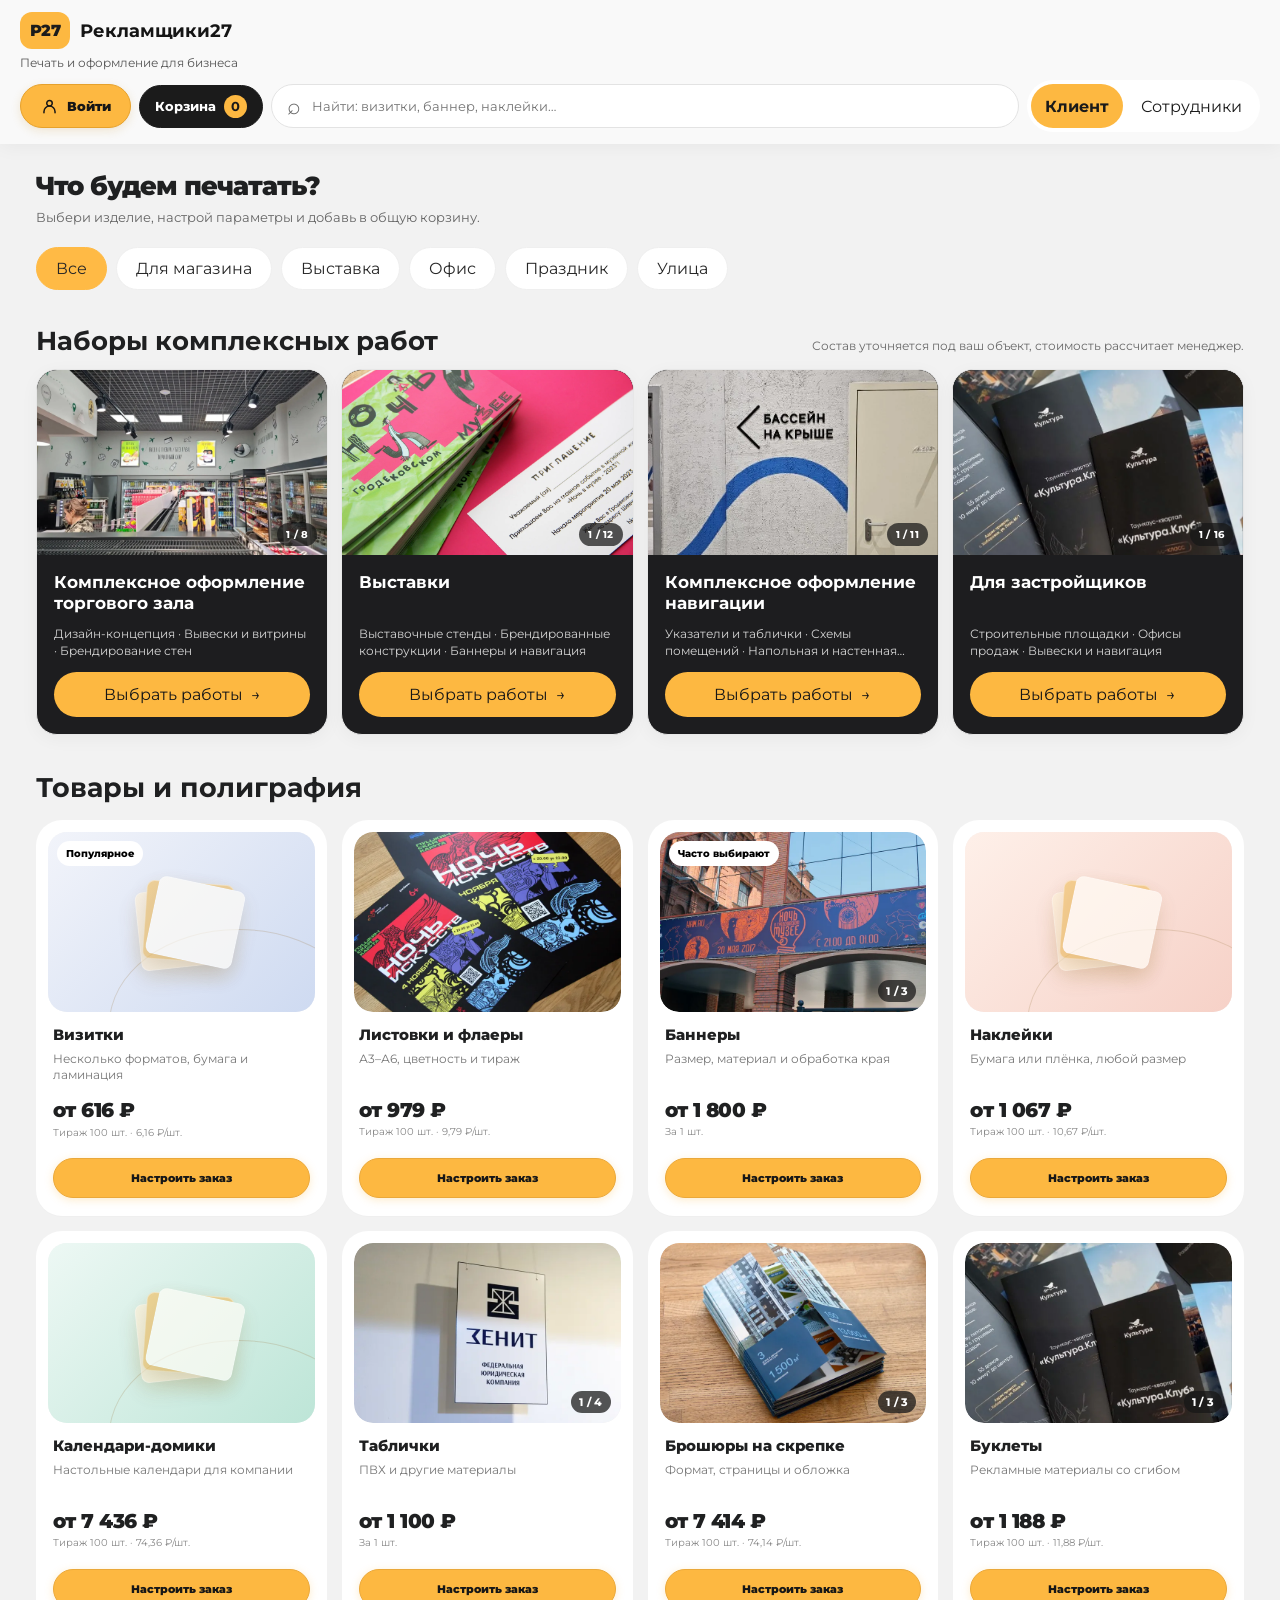
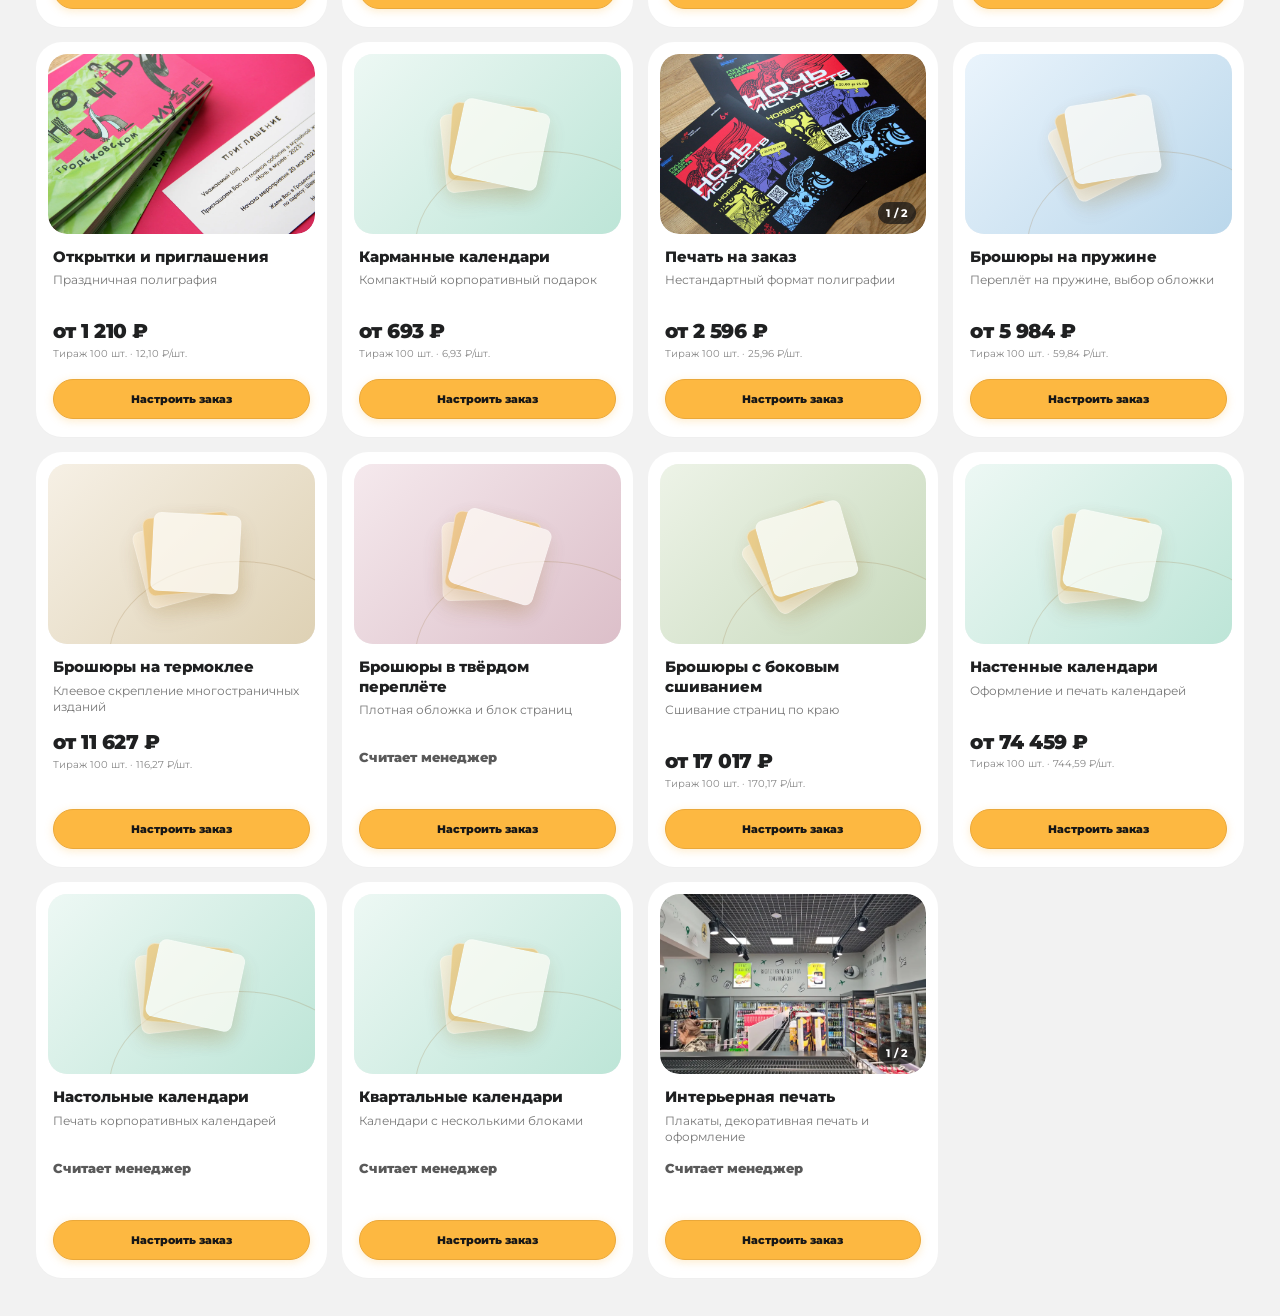
==== commit 6e43584f: "Сайт из z69j0z 2f22dd4: цена «от» по самым дешёвым настройкам при том же тираже (PR #28) Co-Authored" ====
--- a/index.html
+++ b/index.html
@@ -9,7 +9,7 @@
       href="https://fonts.googleapis.com/css2?family=Montserrat:wght@400;500;700&display=swap"
       rel="stylesheet"
     />
-    <script type="module" crossorigin src="/assets/index-BhtMv9xC.js"></script>
+    <script type="module" crossorigin src="/assets/index-CmQ42c-N.js"></script>
     <link rel="stylesheet" crossorigin href="/assets/index-DYPCChb6.css">
   </head>
   <body>
